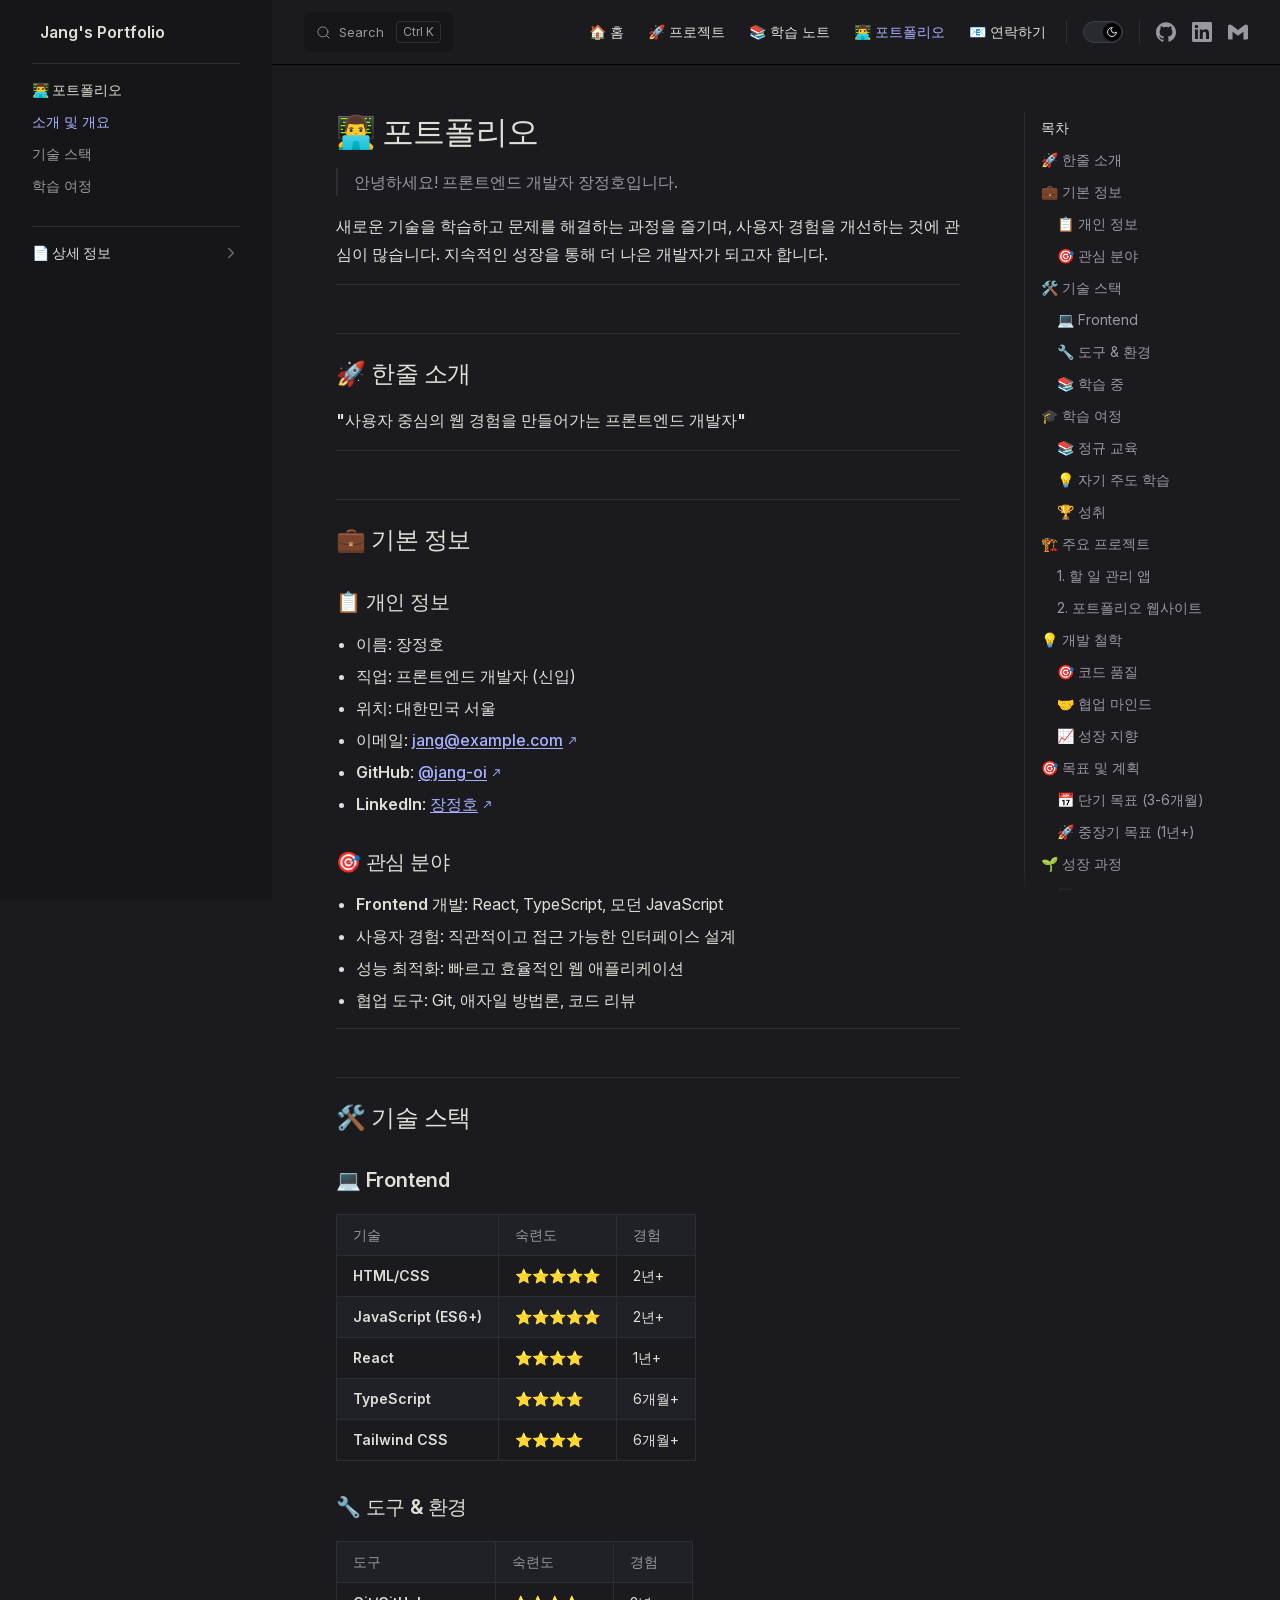
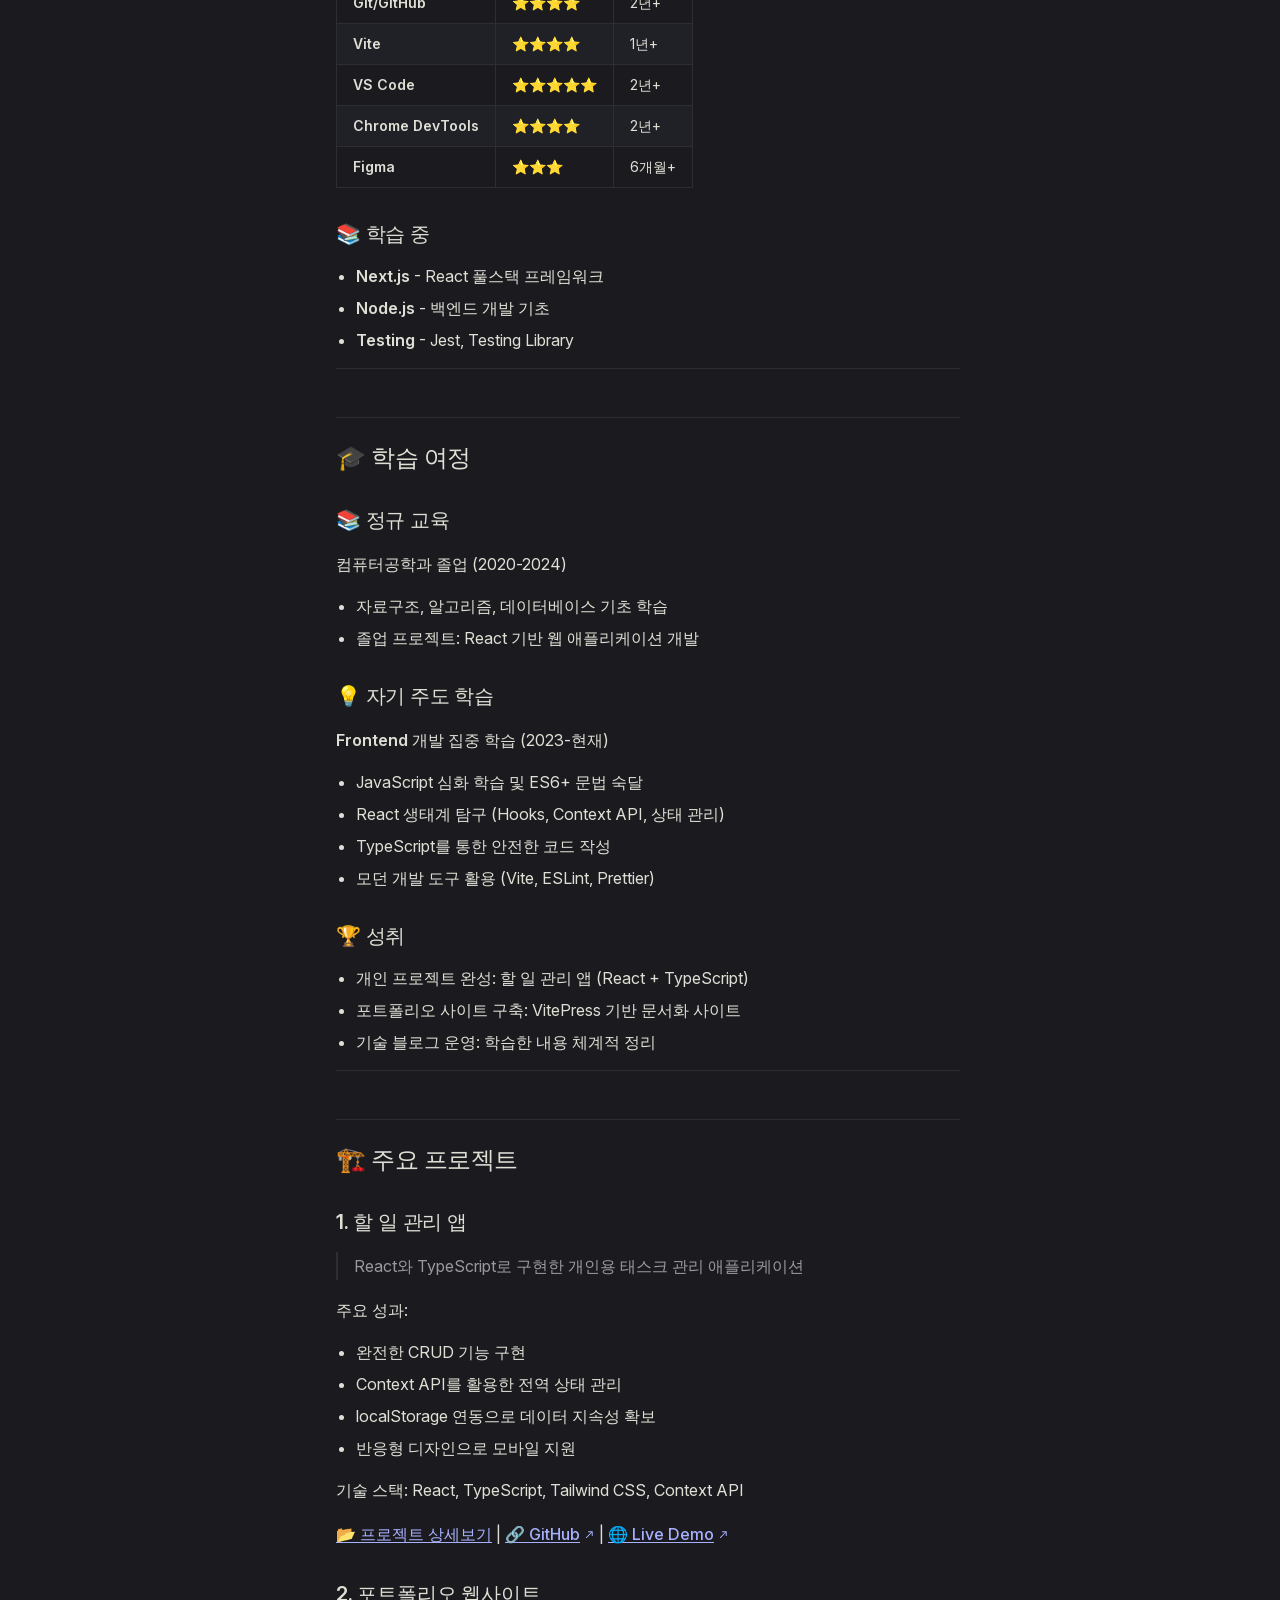
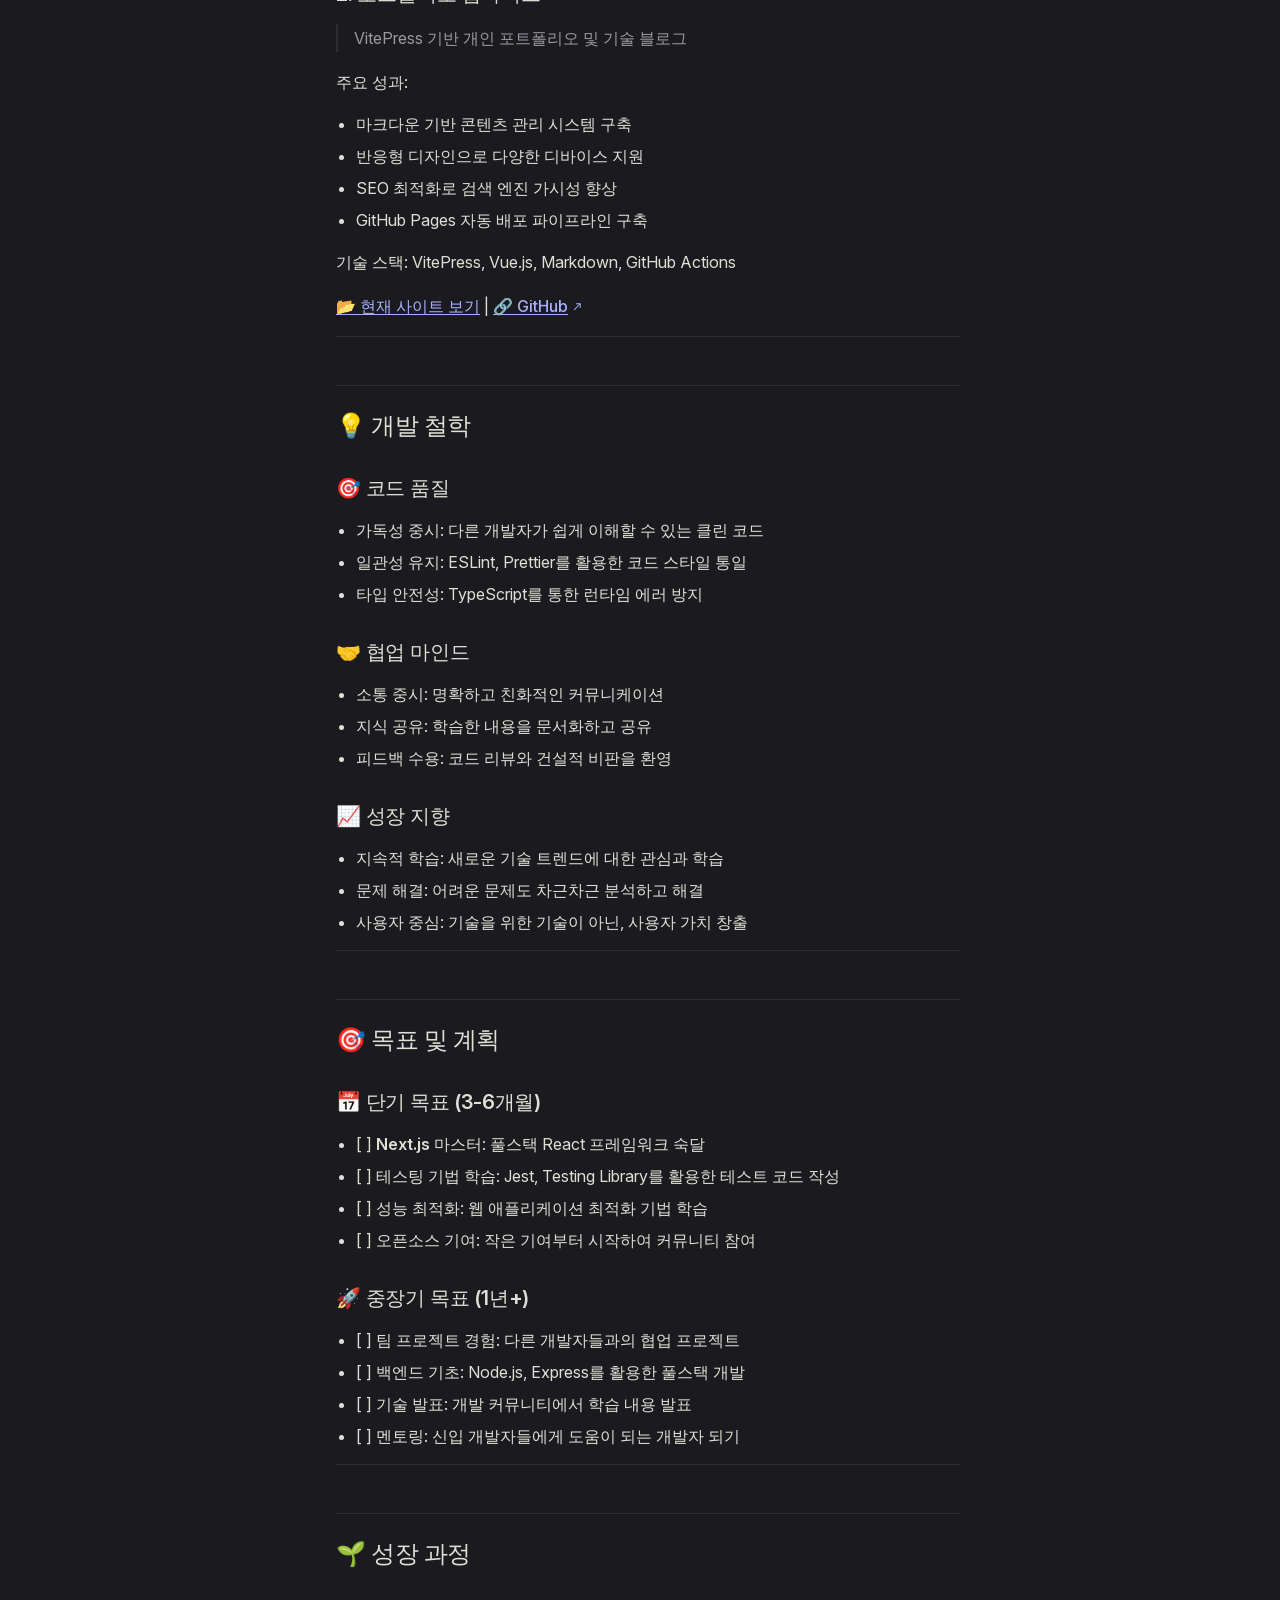
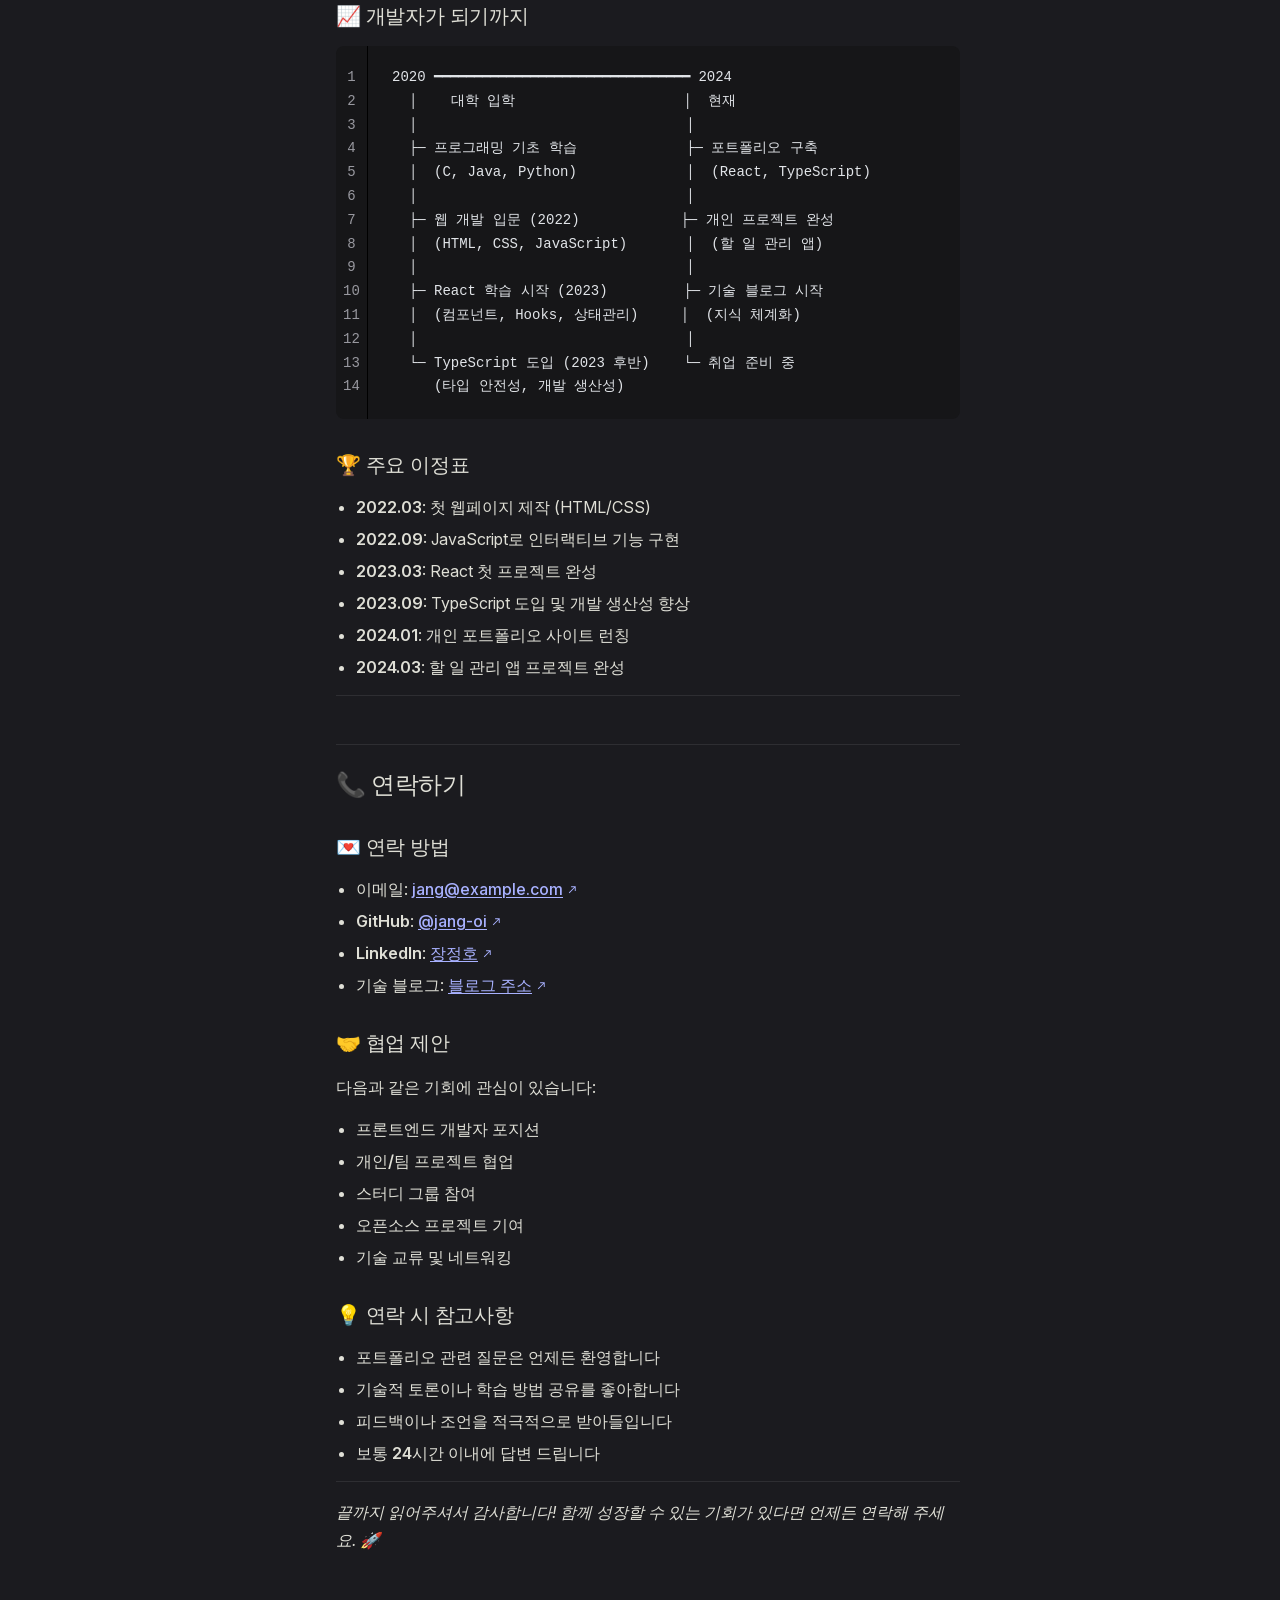
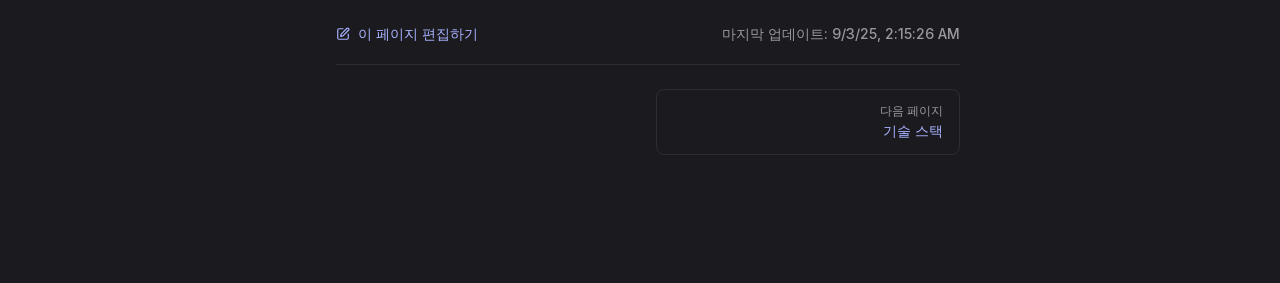
==== portfolio/index.html @ 4e4ba912 "deploy: Jang-oi/oi-dev@520e7712622cd05f4b23311a325a0d12e96330b5" ====
<!DOCTYPE html>
<html lang="en-US" dir="ltr">
  <head>
    <meta charset="utf-8">
    <meta name="viewport" content="width=device-width,initial-scale=1">
    <title>👨‍💻 포트폴리오 | Jang's Portfolio</title>
    <meta name="description" content="개발자 장정호의 포트폴리오 및 기술 기록 블로그입니다.">
    <meta name="generator" content="VitePress v2.0.0-alpha.12">
    <link rel="preload stylesheet" href="/assets/style.pQQElTRj.css" as="style">
    <link rel="preload stylesheet" href="/vp-icons.css" as="style">
    
    <script type="module" src="/assets/app.DHpjisP5.js"></script>
    <link rel="preload" href="/assets/inter-roman-latin.Di8DUHzh.woff2" as="font" type="font/woff2" crossorigin="">
    <link rel="modulepreload" href="/assets/chunks/theme.DzfUQsAN.js">
    <link rel="modulepreload" href="/assets/chunks/framework.D3s0AgZG.js">
    <link rel="modulepreload" href="/assets/portfolio_index.md.oX3UwWOB.lean.js">
    <meta name="author" content="장정호">
    <meta name="keywords" content="프론트엔드, 개발자, React, TypeScript, JavaScript, 포트폴리오">
    <meta property="og:title" content="Jang's Portfolio">
    <meta property="og:description" content="개발자 장정호의 포트폴리오 및 기술 기록 블로그입니다.">
    <meta property="og:type" content="website">
    <link rel="icon" href="/favicon.ico">
    <script id="check-dark-mode">(()=>{const e=localStorage.getItem("vitepress-theme-appearance")||"dark",a=window.matchMedia("(prefers-color-scheme: dark)").matches;(!e||e==="auto"?a:e==="dark")&&document.documentElement.classList.add("dark")})();</script>
    <script id="check-mac-os">document.documentElement.classList.toggle("mac",/Mac|iPhone|iPod|iPad/i.test(navigator.platform));</script>
  </head>
  <body>
    <div id="app"><div class="Layout" data-v-1df9f90f><!--[--><!--]--><!--[--><span tabindex="-1" data-v-0b0ada53></span><a href="#VPContent" class="VPSkipLink visually-hidden" data-v-0b0ada53>Skip to content</a><!--]--><!----><header class="VPNav" data-v-1df9f90f data-v-9f75dce3><div class="VPNavBar" data-v-9f75dce3 data-v-2a96a3d0><div class="wrapper" data-v-2a96a3d0><div class="container" data-v-2a96a3d0><div class="title" data-v-2a96a3d0><div class="VPNavBarTitle has-sidebar" data-v-2a96a3d0 data-v-1e38c6bc><a class="title" href="/" data-v-1e38c6bc><!--[--><!--]--><!--[--><img class="VPImage logo" src="/logo.png" alt data-v-8426fc1a><!--]--><span data-v-1e38c6bc>Jang's Portfolio</span><!--[--><!--]--></a></div></div><div class="content" data-v-2a96a3d0><div class="content-body" data-v-2a96a3d0><!--[--><!--]--><div class="VPNavBarSearch search" data-v-2a96a3d0><!--[--><!----><div id="local-search"><button type="button" aria-label="Search" aria-keyshortcuts="/ control+k meta+k" class="DocSearch DocSearch-Button"><span class="DocSearch-Button-Container"><span class="vpi-search DocSearch-Search-Icon"></span><span class="DocSearch-Button-Placeholder">Search</span></span><span class="DocSearch-Button-Keys"><kbd class="DocSearch-Button-Key"></kbd><kbd class="DocSearch-Button-Key"></kbd></span></button></div><!--]--></div><nav aria-labelledby="main-nav-aria-label" class="VPNavBarMenu menu" data-v-2a96a3d0 data-v-39714824><span id="main-nav-aria-label" class="visually-hidden" data-v-39714824> Main Navigation </span><!--[--><!--[--><a class="VPLink link VPNavBarMenuLink" href="/" tabindex="0" data-v-39714824 data-v-e56f3d57><!--[--><span data-v-e56f3d57>🏠 홈</span><!--]--></a><!--]--><!--[--><a class="VPLink link VPNavBarMenuLink" href="/projects/" tabindex="0" data-v-39714824 data-v-e56f3d57><!--[--><span data-v-e56f3d57>🚀 프로젝트</span><!--]--></a><!--]--><!--[--><a class="VPLink link VPNavBarMenuLink" href="/study/" tabindex="0" data-v-39714824 data-v-e56f3d57><!--[--><span data-v-e56f3d57>📚 학습 노트</span><!--]--></a><!--]--><!--[--><a class="VPLink link VPNavBarMenuLink active" href="/portfolio/" tabindex="0" data-v-39714824 data-v-e56f3d57><!--[--><span data-v-e56f3d57>👨‍💻 포트폴리오</span><!--]--></a><!--]--><!--[--><a class="VPLink link VPNavBarMenuLink" href="/contact/" tabindex="0" data-v-39714824 data-v-e56f3d57><!--[--><span data-v-e56f3d57>📧 연락하기</span><!--]--></a><!--]--><!--]--></nav><!----><div class="VPNavBarAppearance appearance" data-v-2a96a3d0 data-v-6c893767><button class="VPSwitch VPSwitchAppearance" type="button" role="switch" title aria-checked="true" data-v-6c893767 data-v-5337faa4 data-v-1d5665e3><span class="check" data-v-1d5665e3><span class="icon" data-v-1d5665e3><!--[--><span class="vpi-sun sun" data-v-5337faa4></span><span class="vpi-moon moon" data-v-5337faa4></span><!--]--></span></span></button></div><div class="VPSocialLinks VPNavBarSocialLinks social-links" data-v-2a96a3d0 data-v-0394ad82 data-v-d07f11e6><!--[--><a class="VPSocialLink no-icon" href="https://github.com/jang-oi" aria-label="github" target="_blank" rel="me noopener" data-v-d07f11e6 data-v-591a6b30><span class="vpi-social-github"></span></a><a class="VPSocialLink no-icon" href="https://linkedin.com/in/jang-jeong-ho" aria-label target="_blank" rel="me noopener" data-v-d07f11e6 data-v-591a6b30><svg role="img" viewBox="0 0 24 24" xmlns="http://www.w3.org/2000/svg"><title>LinkedIn</title><path d="M20.447 20.452h-3.554v-5.569c0-1.328-.027-3.037-1.852-3.037-1.853 0-2.136 1.445-2.136 2.939v5.667H9.351V9h3.414v1.561h.046c.477-.9 1.637-1.85 3.37-1.85 3.601 0 4.267 2.37 4.267 5.455v6.286zM5.337 7.433c-1.144 0-2.063-.926-2.063-2.065 0-1.138.92-2.063 2.063-2.063 1.14 0 2.064.925 2.064 2.063 0 1.139-.925 2.065-2.064 2.065zm1.782 13.019H3.555V9h3.564v11.452zM22.225 0H1.771C.792 0 0 .774 0 1.729v20.542C0 23.227.792 24 1.771 24h20.451C23.2 24 24 23.227 24 22.271V1.729C24 .774 23.2 0 22.222 0h.003z"/></svg></a><a class="VPSocialLink no-icon" href="mailto:jang@example.com" aria-label target="_blank" rel="me noopener" data-v-d07f11e6 data-v-591a6b30><svg role="img" viewBox="0 0 24 24" xmlns="http://www.w3.org/2000/svg"><title>Gmail</title><path d="M24 5.457v13.909c0 .904-.732 1.636-1.636 1.636h-3.819V11.73L12 16.64l-6.545-4.91v9.273H1.636A1.636 1.636 0 0 1 0 19.366V5.457c0-2.023 2.309-3.178 3.927-1.964L5.455 4.64 12 9.548l6.545-4.910 1.528-1.145C21.69 2.28 24 3.434 24 5.457z"/></svg></a><!--]--></div><div class="VPFlyout VPNavBarExtra extra" data-v-2a96a3d0 data-v-bb2aa2f0 data-v-42cb505d><button type="button" class="button" aria-haspopup="true" aria-expanded="false" aria-label="extra navigation" data-v-42cb505d><span class="vpi-more-horizontal icon" data-v-42cb505d></span></button><div class="menu" data-v-42cb505d><div class="VPMenu" data-v-42cb505d data-v-25a6cce8><!----><!--[--><!--[--><!----><div class="group" data-v-bb2aa2f0><div class="item appearance" data-v-bb2aa2f0><p class="label" data-v-bb2aa2f0>다크 모드</p><div class="appearance-action" data-v-bb2aa2f0><button class="VPSwitch VPSwitchAppearance" type="button" role="switch" title aria-checked="true" data-v-bb2aa2f0 data-v-5337faa4 data-v-1d5665e3><span class="check" data-v-1d5665e3><span class="icon" data-v-1d5665e3><!--[--><span class="vpi-sun sun" data-v-5337faa4></span><span class="vpi-moon moon" data-v-5337faa4></span><!--]--></span></span></button></div></div></div><div class="group" data-v-bb2aa2f0><div class="item social-links" data-v-bb2aa2f0><div class="VPSocialLinks social-links-list" data-v-bb2aa2f0 data-v-d07f11e6><!--[--><a class="VPSocialLink no-icon" href="https://github.com/jang-oi" aria-label="github" target="_blank" rel="me noopener" data-v-d07f11e6 data-v-591a6b30><span class="vpi-social-github"></span></a><a class="VPSocialLink no-icon" href="https://linkedin.com/in/jang-jeong-ho" aria-label target="_blank" rel="me noopener" data-v-d07f11e6 data-v-591a6b30><svg role="img" viewBox="0 0 24 24" xmlns="http://www.w3.org/2000/svg"><title>LinkedIn</title><path d="M20.447 20.452h-3.554v-5.569c0-1.328-.027-3.037-1.852-3.037-1.853 0-2.136 1.445-2.136 2.939v5.667H9.351V9h3.414v1.561h.046c.477-.9 1.637-1.85 3.37-1.85 3.601 0 4.267 2.37 4.267 5.455v6.286zM5.337 7.433c-1.144 0-2.063-.926-2.063-2.065 0-1.138.92-2.063 2.063-2.063 1.14 0 2.064.925 2.064 2.063 0 1.139-.925 2.065-2.064 2.065zm1.782 13.019H3.555V9h3.564v11.452zM22.225 0H1.771C.792 0 0 .774 0 1.729v20.542C0 23.227.792 24 1.771 24h20.451C23.2 24 24 23.227 24 22.271V1.729C24 .774 23.2 0 22.222 0h.003z"/></svg></a><a class="VPSocialLink no-icon" href="mailto:jang@example.com" aria-label target="_blank" rel="me noopener" data-v-d07f11e6 data-v-591a6b30><svg role="img" viewBox="0 0 24 24" xmlns="http://www.w3.org/2000/svg"><title>Gmail</title><path d="M24 5.457v13.909c0 .904-.732 1.636-1.636 1.636h-3.819V11.73L12 16.64l-6.545-4.91v9.273H1.636A1.636 1.636 0 0 1 0 19.366V5.457c0-2.023 2.309-3.178 3.927-1.964L5.455 4.64 12 9.548l6.545-4.910 1.528-1.145C21.69 2.28 24 3.434 24 5.457z"/></svg></a><!--]--></div></div></div><!--]--><!--]--></div></div></div><!--[--><!--]--><button type="button" class="VPNavBarHamburger hamburger" aria-label="mobile navigation" aria-expanded="false" aria-controls="VPNavScreen" data-v-2a96a3d0 data-v-e5dd9c1c><span class="container" data-v-e5dd9c1c><span class="top" data-v-e5dd9c1c></span><span class="middle" data-v-e5dd9c1c></span><span class="bottom" data-v-e5dd9c1c></span></span></button></div></div></div></div><div class="divider" data-v-2a96a3d0><div class="divider-line" data-v-2a96a3d0></div></div></div><!----></header><div class="VPLocalNav has-sidebar empty" data-v-1df9f90f data-v-8acdfeb5><div class="container" data-v-8acdfeb5><button class="menu" aria-expanded="false" aria-controls="VPSidebarNav" data-v-8acdfeb5><span class="vpi-align-left menu-icon" data-v-8acdfeb5></span><span class="menu-text" data-v-8acdfeb5>메뉴</span></button><div class="VPLocalNavOutlineDropdown" style="--vp-vh:0px;" data-v-8acdfeb5 data-v-0bf0e06f><button data-v-0bf0e06f>맨 위로 돌아가기</button><!----></div></div></div><aside class="VPSidebar" data-v-1df9f90f data-v-e7c6e512><div class="curtain" data-v-e7c6e512></div><nav class="nav" id="VPSidebarNav" aria-labelledby="sidebar-aria-label" tabindex="-1" data-v-e7c6e512><span class="visually-hidden" id="sidebar-aria-label" data-v-e7c6e512> Sidebar Navigation </span><!--[--><!--]--><!--[--><div class="no-transition group" data-v-8d50c081><section class="VPSidebarItem level-0 has-active" data-v-8d50c081 data-v-d81de50c><div class="item" role="button" tabindex="0" data-v-d81de50c><div class="indicator" data-v-d81de50c></div><h2 class="text" data-v-d81de50c>👨‍💻 포트폴리오</h2><!----></div><div class="items" data-v-d81de50c><!--[--><div class="VPSidebarItem level-1 is-link" data-v-d81de50c data-v-d81de50c><div class="item" data-v-d81de50c><div class="indicator" data-v-d81de50c></div><a class="VPLink link link" href="/portfolio/" data-v-d81de50c><!--[--><p class="text" data-v-d81de50c>소개 및 개요</p><!--]--></a><!----></div><!----></div><div class="VPSidebarItem level-1 is-link" data-v-d81de50c data-v-d81de50c><div class="item" data-v-d81de50c><div class="indicator" data-v-d81de50c></div><a class="VPLink link link" href="/portfolio/tech-stack.html" data-v-d81de50c><!--[--><p class="text" data-v-d81de50c>기술 스택</p><!--]--></a><!----></div><!----></div><div class="VPSidebarItem level-1 is-link" data-v-d81de50c data-v-d81de50c><div class="item" data-v-d81de50c><div class="indicator" data-v-d81de50c></div><a class="VPLink link link" href="/portfolio/learning-journey.html" data-v-d81de50c><!--[--><p class="text" data-v-d81de50c>학습 여정</p><!--]--></a><!----></div><!----></div><!--]--></div></section></div><div class="no-transition group" data-v-8d50c081><section class="VPSidebarItem level-0 collapsible collapsed" data-v-8d50c081 data-v-d81de50c><div class="item" role="button" tabindex="0" data-v-d81de50c><div class="indicator" data-v-d81de50c></div><h2 class="text" data-v-d81de50c>📄 상세 정보</h2><div class="caret" role="button" aria-label="toggle section" tabindex="0" data-v-d81de50c><span class="vpi-chevron-right caret-icon" data-v-d81de50c></span></div></div><div class="items" data-v-d81de50c><!--[--><div class="VPSidebarItem level-1 is-link" data-v-d81de50c data-v-d81de50c><div class="item" data-v-d81de50c><div class="indicator" data-v-d81de50c></div><a class="VPLink link link" href="/portfolio/experience.html" data-v-d81de50c><!--[--><p class="text" data-v-d81de50c>경력 및 경험</p><!--]--></a><!----></div><!----></div><div class="VPSidebarItem level-1 is-link" data-v-d81de50c data-v-d81de50c><div class="item" data-v-d81de50c><div class="indicator" data-v-d81de50c></div><a class="VPLink link link" href="/portfolio/achievements.html" data-v-d81de50c><!--[--><p class="text" data-v-d81de50c>성과 및 성취</p><!--]--></a><!----></div><!----></div><div class="VPSidebarItem level-1 is-link" data-v-d81de50c data-v-d81de50c><div class="item" data-v-d81de50c><div class="indicator" data-v-d81de50c></div><a class="VPLink link link" href="/portfolio/philosophy.html" data-v-d81de50c><!--[--><p class="text" data-v-d81de50c>개발 철학</p><!--]--></a><!----></div><!----></div><!--]--></div></section></div><!--]--><!--[--><!--]--></nav></aside><div class="VPContent has-sidebar" id="VPContent" data-v-1df9f90f data-v-aff0b8d7><div class="VPDoc has-sidebar has-aside" data-v-aff0b8d7 data-v-7011f0d8><!--[--><!--]--><div class="container" data-v-7011f0d8><div class="aside" data-v-7011f0d8><div class="aside-curtain" data-v-7011f0d8></div><div class="aside-container" data-v-7011f0d8><div class="aside-content" data-v-7011f0d8><div class="VPDocAside" data-v-7011f0d8 data-v-3f215769><!--[--><!--]--><!--[--><!--]--><nav aria-labelledby="doc-outline-aria-label" class="VPDocAsideOutline" data-v-3f215769 data-v-60d5052e><div class="content" data-v-60d5052e><div class="outline-marker" data-v-60d5052e></div><div aria-level="2" class="outline-title" id="doc-outline-aria-label" role="heading" data-v-60d5052e>목차</div><ul class="VPDocOutlineItem root" data-v-60d5052e data-v-2d0bdf9b><!--[--><!--]--></ul></div></nav><!--[--><!--]--><div class="spacer" data-v-3f215769></div><!--[--><!--]--><!----><!--[--><!--]--><!--[--><!--]--></div></div></div></div><div class="content" data-v-7011f0d8><div class="content-container" data-v-7011f0d8><!--[--><!--]--><main class="main" data-v-7011f0d8><div style="position:relative;" class="vp-doc _portfolio_ external-link-icon-enabled" data-v-7011f0d8><div><h1 id="👨‍💻-포트폴리오" tabindex="-1">👨‍💻 포트폴리오 <a class="header-anchor" href="#👨‍💻-포트폴리오" aria-label="Permalink to “👨‍💻 포트폴리오”">​</a></h1><blockquote><p>안녕하세요! <strong>프론트엔드 개발자 장정호</strong>입니다.</p></blockquote><p>새로운 기술을 학습하고 문제를 해결하는 과정을 즐기며, 사용자 경험을 개선하는 것에 관심이 많습니다. 지속적인 성장을 통해 더 나은 개발자가 되고자 합니다.</p><hr><h2 id="🚀-한줄-소개" tabindex="-1">🚀 한줄 소개 <a class="header-anchor" href="#🚀-한줄-소개" aria-label="Permalink to “🚀 한줄 소개”">​</a></h2><p><strong>&quot;사용자 중심의 웹 경험을 만들어가는 프론트엔드 개발자&quot;</strong></p><hr><h2 id="💼-기본-정보" tabindex="-1">💼 기본 정보 <a class="header-anchor" href="#💼-기본-정보" aria-label="Permalink to “💼 기본 정보”">​</a></h2><h3 id="📋-개인-정보" tabindex="-1">📋 개인 정보 <a class="header-anchor" href="#📋-개인-정보" aria-label="Permalink to “📋 개인 정보”">​</a></h3><ul><li><strong>이름</strong>: 장정호</li><li><strong>직업</strong>: 프론트엔드 개발자 (신입)</li><li><strong>위치</strong>: 대한민국 서울</li><li><strong>이메일</strong>: <a href="mailto:jang@example.com" target="_blank" rel="noreferrer">jang@example.com</a></li><li><strong>GitHub</strong>: <a href="https://github.com/jang-oi" target="_blank" rel="noreferrer">@jang-oi</a></li><li><strong>LinkedIn</strong>: <a href="https://linkedin.com/in/jang-jeong-ho" target="_blank" rel="noreferrer">장정호</a></li></ul><h3 id="🎯-관심-분야" tabindex="-1">🎯 관심 분야 <a class="header-anchor" href="#🎯-관심-분야" aria-label="Permalink to “🎯 관심 분야”">​</a></h3><ul><li><strong>Frontend 개발</strong>: React, TypeScript, 모던 JavaScript</li><li><strong>사용자 경험</strong>: 직관적이고 접근 가능한 인터페이스 설계</li><li><strong>성능 최적화</strong>: 빠르고 효율적인 웹 애플리케이션</li><li><strong>협업 도구</strong>: Git, 애자일 방법론, 코드 리뷰</li></ul><hr><h2 id="🛠️-기술-스택" tabindex="-1">🛠️ 기술 스택 <a class="header-anchor" href="#🛠️-기술-스택" aria-label="Permalink to “🛠️ 기술 스택”">​</a></h2><h3 id="💻-frontend" tabindex="-1">💻 Frontend <a class="header-anchor" href="#💻-frontend" aria-label="Permalink to “💻 Frontend”">​</a></h3><table tabindex="0"><thead><tr><th>기술</th><th>숙련도</th><th>경험</th></tr></thead><tbody><tr><td><strong>HTML/CSS</strong></td><td>⭐⭐⭐⭐⭐</td><td>2년+</td></tr><tr><td><strong>JavaScript (ES6+)</strong></td><td>⭐⭐⭐⭐⭐</td><td>2년+</td></tr><tr><td><strong>React</strong></td><td>⭐⭐⭐⭐</td><td>1년+</td></tr><tr><td><strong>TypeScript</strong></td><td>⭐⭐⭐⭐</td><td>6개월+</td></tr><tr><td><strong>Tailwind CSS</strong></td><td>⭐⭐⭐⭐</td><td>6개월+</td></tr></tbody></table><h3 id="🔧-도구-환경" tabindex="-1">🔧 도구 &amp; 환경 <a class="header-anchor" href="#🔧-도구-환경" aria-label="Permalink to “🔧 도구 &amp; 환경”">​</a></h3><table tabindex="0"><thead><tr><th>도구</th><th>숙련도</th><th>경험</th></tr></thead><tbody><tr><td><strong>Git/GitHub</strong></td><td>⭐⭐⭐⭐</td><td>2년+</td></tr><tr><td><strong>Vite</strong></td><td>⭐⭐⭐⭐</td><td>1년+</td></tr><tr><td><strong>VS Code</strong></td><td>⭐⭐⭐⭐⭐</td><td>2년+</td></tr><tr><td><strong>Chrome DevTools</strong></td><td>⭐⭐⭐⭐</td><td>2년+</td></tr><tr><td><strong>Figma</strong></td><td>⭐⭐⭐</td><td>6개월+</td></tr></tbody></table><h3 id="📚-학습-중" tabindex="-1">📚 학습 중 <a class="header-anchor" href="#📚-학습-중" aria-label="Permalink to “📚 학습 중”">​</a></h3><ul><li><strong>Next.js</strong> - React 풀스택 프레임워크</li><li><strong>Node.js</strong> - 백엔드 개발 기초</li><li><strong>Testing</strong> - Jest, Testing Library</li></ul><hr><h2 id="🎓-학습-여정" tabindex="-1">🎓 학습 여정 <a class="header-anchor" href="#🎓-학습-여정" aria-label="Permalink to “🎓 학습 여정”">​</a></h2><h3 id="📚-정규-교육" tabindex="-1">📚 정규 교육 <a class="header-anchor" href="#📚-정규-교육" aria-label="Permalink to “📚 정규 교육”">​</a></h3><p><strong>컴퓨터공학과 졸업</strong> (2020-2024)</p><ul><li>자료구조, 알고리즘, 데이터베이스 기초 학습</li><li>졸업 프로젝트: React 기반 웹 애플리케이션 개발</li></ul><h3 id="💡-자기-주도-학습" tabindex="-1">💡 자기 주도 학습 <a class="header-anchor" href="#💡-자기-주도-학습" aria-label="Permalink to “💡 자기 주도 학습”">​</a></h3><p><strong>Frontend 개발 집중 학습</strong> (2023-현재)</p><ul><li>JavaScript 심화 학습 및 ES6+ 문법 숙달</li><li>React 생태계 탐구 (Hooks, Context API, 상태 관리)</li><li>TypeScript를 통한 안전한 코드 작성</li><li>모던 개발 도구 활용 (Vite, ESLint, Prettier)</li></ul><h3 id="🏆-성취" tabindex="-1">🏆 성취 <a class="header-anchor" href="#🏆-성취" aria-label="Permalink to “🏆 성취”">​</a></h3><ul><li><strong>개인 프로젝트 완성</strong>: 할 일 관리 앱 (React + TypeScript)</li><li><strong>포트폴리오 사이트 구축</strong>: VitePress 기반 문서화 사이트</li><li><strong>기술 블로그 운영</strong>: 학습한 내용 체계적 정리</li></ul><hr><h2 id="🏗️-주요-프로젝트" tabindex="-1">🏗️ 주요 프로젝트 <a class="header-anchor" href="#🏗️-주요-프로젝트" aria-label="Permalink to “🏗️ 주요 프로젝트”">​</a></h2><h3 id="_1-할-일-관리-앱" tabindex="-1">1. 할 일 관리 앱 <a class="header-anchor" href="#_1-할-일-관리-앱" aria-label="Permalink to “1. 할 일 관리 앱”">​</a></h3><blockquote><p>React와 TypeScript로 구현한 개인용 태스크 관리 애플리케이션</p></blockquote><p><strong>주요 성과</strong>:</p><ul><li>완전한 CRUD 기능 구현</li><li>Context API를 활용한 전역 상태 관리</li><li>localStorage 연동으로 데이터 지속성 확보</li><li>반응형 디자인으로 모바일 지원</li></ul><p><strong>기술 스택</strong>: React, TypeScript, Tailwind CSS, Context API</p><p><a href="/projects/todo-app.html">📂 프로젝트 상세보기</a> | <a href="https://github.com/jang-oi/todo-app" target="_blank" rel="noreferrer">🔗 GitHub</a> | <a href="https://your-todo-app.netlify.app" target="_blank" rel="noreferrer">🌐 Live Demo</a></p><h3 id="_2-포트폴리오-웹사이트" tabindex="-1">2. 포트폴리오 웹사이트 <a class="header-anchor" href="#_2-포트폴리오-웹사이트" aria-label="Permalink to “2. 포트폴리오 웹사이트”">​</a></h3><blockquote><p>VitePress 기반 개인 포트폴리오 및 기술 블로그</p></blockquote><p><strong>주요 성과</strong>:</p><ul><li>마크다운 기반 콘텐츠 관리 시스템 구축</li><li>반응형 디자인으로 다양한 디바이스 지원</li><li>SEO 최적화로 검색 엔진 가시성 향상</li><li>GitHub Pages 자동 배포 파이프라인 구축</li></ul><p><strong>기술 스택</strong>: VitePress, Vue.js, Markdown, GitHub Actions</p><p><a href="/">📂 현재 사이트 보기</a> | <a href="https://github.com/jang-oi/portfolio" target="_blank" rel="noreferrer">🔗 GitHub</a></p><hr><h2 id="💡-개발-철학" tabindex="-1">💡 개발 철학 <a class="header-anchor" href="#💡-개발-철학" aria-label="Permalink to “💡 개발 철학”">​</a></h2><h3 id="🎯-코드-품질" tabindex="-1">🎯 코드 품질 <a class="header-anchor" href="#🎯-코드-품질" aria-label="Permalink to “🎯 코드 품질”">​</a></h3><ul><li><strong>가독성 중시</strong>: 다른 개발자가 쉽게 이해할 수 있는 클린 코드</li><li><strong>일관성 유지</strong>: ESLint, Prettier를 활용한 코드 스타일 통일</li><li><strong>타입 안전성</strong>: TypeScript를 통한 런타임 에러 방지</li></ul><h3 id="🤝-협업-마인드" tabindex="-1">🤝 협업 마인드 <a class="header-anchor" href="#🤝-협업-마인드" aria-label="Permalink to “🤝 협업 마인드”">​</a></h3><ul><li><strong>소통 중시</strong>: 명확하고 친화적인 커뮤니케이션</li><li><strong>지식 공유</strong>: 학습한 내용을 문서화하고 공유</li><li><strong>피드백 수용</strong>: 코드 리뷰와 건설적 비판을 환영</li></ul><h3 id="📈-성장-지향" tabindex="-1">📈 성장 지향 <a class="header-anchor" href="#📈-성장-지향" aria-label="Permalink to “📈 성장 지향”">​</a></h3><ul><li><strong>지속적 학습</strong>: 새로운 기술 트렌드에 대한 관심과 학습</li><li><strong>문제 해결</strong>: 어려운 문제도 차근차근 분석하고 해결</li><li><strong>사용자 중심</strong>: 기술을 위한 기술이 아닌, 사용자 가치 창출</li></ul><hr><h2 id="🎯-목표-및-계획" tabindex="-1">🎯 목표 및 계획 <a class="header-anchor" href="#🎯-목표-및-계획" aria-label="Permalink to “🎯 목표 및 계획”">​</a></h2><h3 id="📅-단기-목표-3-6개월" tabindex="-1">📅 단기 목표 (3-6개월) <a class="header-anchor" href="#📅-단기-목표-3-6개월" aria-label="Permalink to “📅 단기 목표 (3-6개월)”">​</a></h3><ul><li>[ ] <strong>Next.js 마스터</strong>: 풀스택 React 프레임워크 숙달</li><li>[ ] <strong>테스팅 기법 학습</strong>: Jest, Testing Library를 활용한 테스트 코드 작성</li><li>[ ] <strong>성능 최적화</strong>: 웹 애플리케이션 최적화 기법 학습</li><li>[ ] <strong>오픈소스 기여</strong>: 작은 기여부터 시작하여 커뮤니티 참여</li></ul><h3 id="🚀-중장기-목표-1년" tabindex="-1">🚀 중장기 목표 (1년+) <a class="header-anchor" href="#🚀-중장기-목표-1년" aria-label="Permalink to “🚀 중장기 목표 (1년+)”">​</a></h3><ul><li>[ ] <strong>팀 프로젝트 경험</strong>: 다른 개발자들과의 협업 프로젝트</li><li>[ ] <strong>백엔드 기초</strong>: Node.js, Express를 활용한 풀스택 개발</li><li>[ ] <strong>기술 발표</strong>: 개발 커뮤니티에서 학습 내용 발표</li><li>[ ] <strong>멘토링</strong>: 신입 개발자들에게 도움이 되는 개발자 되기</li></ul><hr><h2 id="🌱-성장-과정" tabindex="-1">🌱 성장 과정 <a class="header-anchor" href="#🌱-성장-과정" aria-label="Permalink to “🌱 성장 과정”">​</a></h2><h3 id="📈-개발자가-되기까지" tabindex="-1">📈 개발자가 되기까지 <a class="header-anchor" href="#📈-개발자가-되기까지" aria-label="Permalink to “📈 개발자가 되기까지”">​</a></h3><div class="language- line-numbers-mode"><button title="Copy Code" class="copy"></button><span class="lang"></span><pre class="shiki shiki-themes github-light github-dark" style="--shiki-light:#24292e;--shiki-dark:#e1e4e8;--shiki-light-bg:#fff;--shiki-dark-bg:#24292e;" tabindex="0" dir="ltr"><code><span class="line"><span>2020 ━━━━━━━━━━━━━━━━━━━━━━━━━━━━━━━━ 2024</span></span>
<span class="line"><span>  │    대학 입학                    │  현재</span></span>
<span class="line"><span>  │                                │</span></span>
<span class="line"><span>  ├─ 프로그래밍 기초 학습             ├─ 포트폴리오 구축</span></span>
<span class="line"><span>  │  (C, Java, Python)             │  (React, TypeScript)</span></span>
<span class="line"><span>  │                                │</span></span>
<span class="line"><span>  ├─ 웹 개발 입문 (2022)            ├─ 개인 프로젝트 완성</span></span>
<span class="line"><span>  │  (HTML, CSS, JavaScript)       │  (할 일 관리 앱)</span></span>
<span class="line"><span>  │                                │</span></span>
<span class="line"><span>  ├─ React 학습 시작 (2023)         ├─ 기술 블로그 시작</span></span>
<span class="line"><span>  │  (컴포넌트, Hooks, 상태관리)     │  (지식 체계화)</span></span>
<span class="line"><span>  │                                │</span></span>
<span class="line"><span>  └─ TypeScript 도입 (2023 후반)    └─ 취업 준비 중</span></span>
<span class="line"><span>     (타입 안전성, 개발 생산성)</span></span></code></pre><div class="line-numbers-wrapper" aria-hidden="true"><span class="line-number">1</span><br><span class="line-number">2</span><br><span class="line-number">3</span><br><span class="line-number">4</span><br><span class="line-number">5</span><br><span class="line-number">6</span><br><span class="line-number">7</span><br><span class="line-number">8</span><br><span class="line-number">9</span><br><span class="line-number">10</span><br><span class="line-number">11</span><br><span class="line-number">12</span><br><span class="line-number">13</span><br><span class="line-number">14</span><br></div></div><h3 id="🏆-주요-이정표" tabindex="-1">🏆 주요 이정표 <a class="header-anchor" href="#🏆-주요-이정표" aria-label="Permalink to “🏆 주요 이정표”">​</a></h3><ul><li><strong>2022.03</strong>: 첫 웹페이지 제작 (HTML/CSS)</li><li><strong>2022.09</strong>: JavaScript로 인터랙티브 기능 구현</li><li><strong>2023.03</strong>: React 첫 프로젝트 완성</li><li><strong>2023.09</strong>: TypeScript 도입 및 개발 생산성 향상</li><li><strong>2024.01</strong>: 개인 포트폴리오 사이트 런칭</li><li><strong>2024.03</strong>: 할 일 관리 앱 프로젝트 완성</li></ul><hr><h2 id="📞-연락하기" tabindex="-1">📞 연락하기 <a class="header-anchor" href="#📞-연락하기" aria-label="Permalink to “📞 연락하기”">​</a></h2><h3 id="💌-연락-방법" tabindex="-1">💌 연락 방법 <a class="header-anchor" href="#💌-연락-방법" aria-label="Permalink to “💌 연락 방법”">​</a></h3><ul><li><strong>이메일</strong>: <a href="mailto:jang@example.com" target="_blank" rel="noreferrer">jang@example.com</a></li><li><strong>GitHub</strong>: <a href="https://github.com/jang-oi" target="_blank" rel="noreferrer">@jang-oi</a></li><li><strong>LinkedIn</strong>: <a href="https://linkedin.com/in/jang-jeong-ho" target="_blank" rel="noreferrer">장정호</a></li><li><strong>기술 블로그</strong>: <a href="https://jang-oi.github.io" target="_blank" rel="noreferrer">블로그 주소</a></li></ul><h3 id="🤝-협업-제안" tabindex="-1">🤝 협업 제안 <a class="header-anchor" href="#🤝-협업-제안" aria-label="Permalink to “🤝 협업 제안”">​</a></h3><p>다음과 같은 기회에 관심이 있습니다:</p><ul><li><strong>프론트엔드 개발자</strong> 포지션</li><li><strong>개인/팀 프로젝트</strong> 협업</li><li><strong>스터디 그룹</strong> 참여</li><li><strong>오픈소스 프로젝트</strong> 기여</li><li><strong>기술 교류</strong> 및 네트워킹</li></ul><h3 id="💡-연락-시-참고사항" tabindex="-1">💡 연락 시 참고사항 <a class="header-anchor" href="#💡-연락-시-참고사항" aria-label="Permalink to “💡 연락 시 참고사항”">​</a></h3><ul><li><strong>포트폴리오</strong> 관련 질문은 언제든 환영합니다</li><li><strong>기술적 토론</strong>이나 <strong>학습 방법</strong> 공유를 좋아합니다</li><li><strong>피드백</strong>이나 <strong>조언</strong>을 적극적으로 받아들입니다</li><li>보통 <strong>24시간 이내</strong>에 답변 드립니다</li></ul><hr><p><em>끝까지 읽어주셔서 감사합니다! 함께 성장할 수 있는 기회가 있다면 언제든 연락해 주세요. 🚀</em></p></div></div></main><footer class="VPDocFooter" data-v-7011f0d8 data-v-e257564d><!--[--><!--]--><div class="edit-info" data-v-e257564d><div class="edit-link" data-v-e257564d><a class="VPLink link vp-external-link-icon no-icon edit-link-button" href="https://github.com/jang-oi/portfolio/edit/main/portfolio/index.md" target="_blank" rel="noreferrer" data-v-e257564d><!--[--><span class="vpi-square-pen edit-link-icon" data-v-e257564d></span> 이 페이지 편집하기<!--]--></a></div><div class="last-updated" data-v-e257564d><p class="VPLastUpdated" data-v-e257564d data-v-e98dd255>마지막 업데이트: <time datetime="2025-09-03T02:15:26.000Z" data-v-e98dd255></time></p></div></div><nav class="prev-next" aria-labelledby="doc-footer-aria-label" data-v-e257564d><span class="visually-hidden" id="doc-footer-aria-label" data-v-e257564d>Pager</span><div class="pager" data-v-e257564d><!----></div><div class="pager" data-v-e257564d><a class="VPLink link pager-link next" href="/portfolio/tech-stack.html" data-v-e257564d><!--[--><span class="desc" data-v-e257564d>다음 페이지</span><span class="title" data-v-e257564d>기술 스택</span><!--]--></a></div></nav></footer><!--[--><!--]--></div></div></div><!--[--><!--]--></div></div><footer class="VPFooter has-sidebar" data-v-1df9f90f data-v-c3855bb3><div class="container" data-v-c3855bb3><p class="message" data-v-c3855bb3>MIT License로 배포됩니다.</p><p class="copyright" data-v-c3855bb3>Copyright © 2024 장정호 (Jang Jeong-Ho)</p></div></footer><!--[--><!--]--></div></div>
    <script>window.__VP_HASH_MAP__=JSON.parse("{\"index.md\":\"KbYtuHTH\",\"portfolio_index.md\":\"oX3UwWOB\",\"projects_index.md\":\"Dy-Bnqaq\",\"projects_todo-app.md\":\"zUmJHv-E\",\"study_index.md\":\"Dh-2Qb-o\",\"study_javascript-es6-features.md\":\"q0qcI1Ma\"}");window.__VP_SITE_DATA__=JSON.parse("{\"lang\":\"en-US\",\"dir\":\"ltr\",\"title\":\"Jang's Portfolio\",\"description\":\"개발자 장정호의 포트폴리오 및 기술 기록 블로그입니다.\",\"base\":\"/\",\"head\":[],\"router\":{\"prefetchLinks\":true},\"appearance\":\"dark\",\"themeConfig\":{\"logo\":\"/logo.png\",\"siteTitle\":\"Jang's Portfolio\",\"nav\":[{\"text\":\"🏠 홈\",\"link\":\"/\"},{\"text\":\"🚀 프로젝트\",\"link\":\"/projects/\"},{\"text\":\"📚 학습 노트\",\"link\":\"/study/\"},{\"text\":\"👨‍💻 포트폴리오\",\"link\":\"/portfolio/\"},{\"text\":\"📧 연락하기\",\"link\":\"/contact/\"}],\"sidebar\":{\"/projects/\":[{\"text\":\"🚀 프로젝트\",\"items\":[{\"text\":\"프로젝트 개요\",\"link\":\"/projects/\"},{\"text\":\"할 일 관리 앱\",\"link\":\"/projects/todo-app\"},{\"text\":\"VitePress 포트폴리오\",\"link\":\"/projects/portfolio-site\"}]},{\"text\":\"📊 프로젝트 분류\",\"collapsed\":true,\"items\":[{\"text\":\"Frontend 프로젝트\",\"link\":\"/projects/frontend/\"},{\"text\":\"Full Stack 프로젝트\",\"link\":\"/projects/fullstack/\"},{\"text\":\"진행 중인 프로젝트\",\"link\":\"/projects/ongoing/\"}]}],\"/study/\":[{\"text\":\"📚 학습 노트\",\"items\":[{\"text\":\"학습 개요\",\"link\":\"/study/\"}]},{\"text\":\"🌐 Frontend\",\"collapsed\":false,\"items\":[{\"text\":\"JavaScript\",\"collapsed\":false,\"items\":[{\"text\":\"ES6+ 핵심 정리\",\"link\":\"/study/javascript-es6-features\"},{\"text\":\"Promise와 async/await\",\"link\":\"/study/javascript-promises\"},{\"text\":\"모듈 시스템\",\"link\":\"/study/javascript-modules\"}]},{\"text\":\"TypeScript\",\"collapsed\":true,\"items\":[{\"text\":\"TypeScript 기초\",\"link\":\"/study/typescript-basics\"},{\"text\":\"고급 타입 시스템\",\"link\":\"/study/typescript-advanced\"}]},{\"text\":\"React\",\"collapsed\":true,\"items\":[{\"text\":\"React Hooks 심화\",\"link\":\"/study/react-hooks\"},{\"text\":\"Context API\",\"link\":\"/study/react-context\"},{\"text\":\"상태 관리\",\"link\":\"/study/react-state-management\"}]},{\"text\":\"CSS & Styling\",\"collapsed\":true,\"items\":[{\"text\":\"Tailwind CSS\",\"link\":\"/study/tailwind-css\"},{\"text\":\"CSS Grid & Flexbox\",\"link\":\"/study/css-layout\"},{\"text\":\"반응형 디자인\",\"link\":\"/study/responsive-design\"}]}]},{\"text\":\"🛠️ 개발 도구\",\"collapsed\":true,\"items\":[{\"text\":\"Git 워크플로우\",\"link\":\"/study/git-workflow\"},{\"text\":\"Vite vs Webpack\",\"link\":\"/study/build-tools\"},{\"text\":\"VS Code 활용법\",\"link\":\"/study/vscode-tips\"}]},{\"text\":\"📐 컴퓨터 과학\",\"collapsed\":true,\"items\":[{\"text\":\"알고리즘 & 자료구조\",\"link\":\"/study/algorithms\"},{\"text\":\"네트워크 기초\",\"link\":\"/study/network-basics\"},{\"text\":\"웹 성능 최적화\",\"link\":\"/study/web-performance\"}]}],\"/portfolio/\":[{\"text\":\"👨‍💻 포트폴리오\",\"items\":[{\"text\":\"소개 및 개요\",\"link\":\"/portfolio/\"},{\"text\":\"기술 스택\",\"link\":\"/portfolio/tech-stack\"},{\"text\":\"학습 여정\",\"link\":\"/portfolio/learning-journey\"}]},{\"text\":\"📄 상세 정보\",\"collapsed\":true,\"items\":[{\"text\":\"경력 및 경험\",\"link\":\"/portfolio/experience\"},{\"text\":\"성과 및 성취\",\"link\":\"/portfolio/achievements\"},{\"text\":\"개발 철학\",\"link\":\"/portfolio/philosophy\"}]}]},\"socialLinks\":[{\"icon\":\"github\",\"link\":\"https://github.com/jang-oi\"},{\"icon\":{\"svg\":\"<svg role=\\\"img\\\" viewBox=\\\"0 0 24 24\\\" xmlns=\\\"http://www.w3.org/2000/svg\\\"><title>LinkedIn</title><path d=\\\"M20.447 20.452h-3.554v-5.569c0-1.328-.027-3.037-1.852-3.037-1.853 0-2.136 1.445-2.136 2.939v5.667H9.351V9h3.414v1.561h.046c.477-.9 1.637-1.85 3.37-1.85 3.601 0 4.267 2.37 4.267 5.455v6.286zM5.337 7.433c-1.144 0-2.063-.926-2.063-2.065 0-1.138.92-2.063 2.063-2.063 1.14 0 2.064.925 2.064 2.063 0 1.139-.925 2.065-2.064 2.065zm1.782 13.019H3.555V9h3.564v11.452zM22.225 0H1.771C.792 0 0 .774 0 1.729v20.542C0 23.227.792 24 1.771 24h20.451C23.2 24 24 23.227 24 22.271V1.729C24 .774 23.2 0 22.222 0h.003z\\\"/></svg>\"},\"link\":\"https://linkedin.com/in/jang-jeong-ho\"},{\"icon\":{\"svg\":\"<svg role=\\\"img\\\" viewBox=\\\"0 0 24 24\\\" xmlns=\\\"http://www.w3.org/2000/svg\\\"><title>Gmail</title><path d=\\\"M24 5.457v13.909c0 .904-.732 1.636-1.636 1.636h-3.819V11.73L12 16.64l-6.545-4.91v9.273H1.636A1.636 1.636 0 0 1 0 19.366V5.457c0-2.023 2.309-3.178 3.927-1.964L5.455 4.64 12 9.548l6.545-4.910 1.528-1.145C21.69 2.28 24 3.434 24 5.457z\\\"/></svg>\"},\"link\":\"mailto:jang@example.com\"}],\"search\":{\"provider\":\"local\"},\"editLink\":{\"pattern\":\"https://github.com/jang-oi/portfolio/edit/main/:path\",\"text\":\"이 페이지 편집하기\"},\"lastUpdated\":{\"text\":\"마지막 업데이트\",\"formatOptions\":{\"dateStyle\":\"short\",\"timeStyle\":\"medium\"}},\"footer\":{\"message\":\"MIT License로 배포됩니다.\",\"copyright\":\"Copyright © 2024 장정호 (Jang Jeong-Ho)\"},\"outline\":{\"level\":[2,3],\"label\":\"목차\"},\"docFooter\":{\"prev\":\"이전 페이지\",\"next\":\"다음 페이지\"},\"darkModeSwitchLabel\":\"다크 모드\",\"lightModeSwitchTitle\":\"라이트 모드로 전환\",\"darkModeSwitchTitle\":\"다크 모드로 전환\",\"sidebarMenuLabel\":\"메뉴\",\"returnToTopLabel\":\"맨 위로 돌아가기\",\"externalLinkIcon\":true},\"locales\":{},\"scrollOffset\":134,\"cleanUrls\":false,\"additionalConfig\":{}}");</script>
    
  </body>
</html>
---- assets/style.pQQElTRj.css ----
@font-face{font-family:Inter;font-style:normal;font-weight:100 900;font-display:swap;src:url(/assets/inter-roman-cyrillic-ext.BBPuwvHQ.woff2) format("woff2");unicode-range:U+0460-052F,U+1C80-1C88,U+20B4,U+2DE0-2DFF,U+A640-A69F,U+FE2E-FE2F}@font-face{font-family:Inter;font-style:normal;font-weight:100 900;font-display:swap;src:url(/assets/inter-roman-cyrillic.C5lxZ8CY.woff2) format("woff2");unicode-range:U+0301,U+0400-045F,U+0490-0491,U+04B0-04B1,U+2116}@font-face{font-family:Inter;font-style:normal;font-weight:100 900;font-display:swap;src:url(/assets/inter-roman-greek-ext.CqjqNYQ-.woff2) format("woff2");unicode-range:U+1F00-1FFF}@font-face{font-family:Inter;font-style:normal;font-weight:100 900;font-display:swap;src:url(/assets/inter-roman-greek.BBVDIX6e.woff2) format("woff2");unicode-range:U+0370-0377,U+037A-037F,U+0384-038A,U+038C,U+038E-03A1,U+03A3-03FF}@font-face{font-family:Inter;font-style:normal;font-weight:100 900;font-display:swap;src:url(/assets/inter-roman-vietnamese.BjW4sHH5.woff2) format("woff2");unicode-range:U+0102-0103,U+0110-0111,U+0128-0129,U+0168-0169,U+01A0-01A1,U+01AF-01B0,U+0300-0301,U+0303-0304,U+0308-0309,U+0323,U+0329,U+1EA0-1EF9,U+20AB}@font-face{font-family:Inter;font-style:normal;font-weight:100 900;font-display:swap;src:url(/assets/inter-roman-latin-ext.4ZJIpNVo.woff2) format("woff2");unicode-range:U+0100-02AF,U+0304,U+0308,U+0329,U+1E00-1E9F,U+1EF2-1EFF,U+2020,U+20A0-20AB,U+20AD-20C0,U+2113,U+2C60-2C7F,U+A720-A7FF}@font-face{font-family:Inter;font-style:normal;font-weight:100 900;font-display:swap;src:url(/assets/inter-roman-latin.Di8DUHzh.woff2) format("woff2");unicode-range:U+0000-00FF,U+0131,U+0152-0153,U+02BB-02BC,U+02C6,U+02DA,U+02DC,U+0304,U+0308,U+0329,U+2000-206F,U+2074,U+20AC,U+2122,U+2191,U+2193,U+2212,U+2215,U+FEFF,U+FFFD}@font-face{font-family:Inter;font-style:italic;font-weight:100 900;font-display:swap;src:url(/assets/inter-italic-cyrillic-ext.r48I6akx.woff2) format("woff2");unicode-range:U+0460-052F,U+1C80-1C88,U+20B4,U+2DE0-2DFF,U+A640-A69F,U+FE2E-FE2F}@font-face{font-family:Inter;font-style:italic;font-weight:100 900;font-display:swap;src:url(/assets/inter-italic-cyrillic.By2_1cv3.woff2) format("woff2");unicode-range:U+0301,U+0400-045F,U+0490-0491,U+04B0-04B1,U+2116}@font-face{font-family:Inter;font-style:italic;font-weight:100 900;font-display:swap;src:url(/assets/inter-italic-greek-ext.1u6EdAuj.woff2) format("woff2");unicode-range:U+1F00-1FFF}@font-face{font-family:Inter;font-style:italic;font-weight:100 900;font-display:swap;src:url(/assets/inter-italic-greek.DJ8dCoTZ.woff2) format("woff2");unicode-range:U+0370-0377,U+037A-037F,U+0384-038A,U+038C,U+038E-03A1,U+03A3-03FF}@font-face{font-family:Inter;font-style:italic;font-weight:100 900;font-display:swap;src:url(/assets/inter-italic-vietnamese.BSbpV94h.woff2) format("woff2");unicode-range:U+0102-0103,U+0110-0111,U+0128-0129,U+0168-0169,U+01A0-01A1,U+01AF-01B0,U+0300-0301,U+0303-0304,U+0308-0309,U+0323,U+0329,U+1EA0-1EF9,U+20AB}@font-face{font-family:Inter;font-style:italic;font-weight:100 900;font-display:swap;src:url(/assets/inter-italic-latin-ext.CN1xVJS-.woff2) format("woff2");unicode-range:U+0100-02AF,U+0304,U+0308,U+0329,U+1E00-1E9F,U+1EF2-1EFF,U+2020,U+20A0-20AB,U+20AD-20C0,U+2113,U+2C60-2C7F,U+A720-A7FF}@font-face{font-family:Inter;font-style:italic;font-weight:100 900;font-display:swap;src:url(/assets/inter-italic-latin.C2AdPX0b.woff2) format("woff2");unicode-range:U+0000-00FF,U+0131,U+0152-0153,U+02BB-02BC,U+02C6,U+02DA,U+02DC,U+0304,U+0308,U+0329,U+2000-206F,U+2074,U+20AC,U+2122,U+2191,U+2193,U+2212,U+2215,U+FEFF,U+FFFD}@font-face{font-family:Punctuation SC;font-weight:400;src:local("PingFang SC Regular"),local("Noto Sans CJK SC"),local("Microsoft YaHei");unicode-range:U+201C,U+201D,U+2018,U+2019,U+2E3A,U+2014,U+2013,U+2026,U+00B7,U+007E,U+002F}@font-face{font-family:Punctuation SC;font-weight:500;src:local("PingFang SC Medium"),local("Noto Sans CJK SC"),local("Microsoft YaHei");unicode-range:U+201C,U+201D,U+2018,U+2019,U+2E3A,U+2014,U+2013,U+2026,U+00B7,U+007E,U+002F}@font-face{font-family:Punctuation SC;font-weight:600;src:local("PingFang SC Semibold"),local("Noto Sans CJK SC Bold"),local("Microsoft YaHei Bold");unicode-range:U+201C,U+201D,U+2018,U+2019,U+2E3A,U+2014,U+2013,U+2026,U+00B7,U+007E,U+002F}@font-face{font-family:Punctuation SC;font-weight:700;src:local("PingFang SC Semibold"),local("Noto Sans CJK SC Bold"),local("Microsoft YaHei Bold");unicode-range:U+201C,U+201D,U+2018,U+2019,U+2E3A,U+2014,U+2013,U+2026,U+00B7,U+007E,U+002F}:root{--vp-c-white: #ffffff;--vp-c-black: #000000;--vp-c-neutral: var(--vp-c-black);--vp-c-neutral-inverse: var(--vp-c-white)}.dark{--vp-c-neutral: var(--vp-c-white);--vp-c-neutral-inverse: var(--vp-c-black)}:root{--vp-c-gray-1: #dddde3;--vp-c-gray-2: #e4e4e9;--vp-c-gray-3: #ebebef;--vp-c-gray-soft: rgba(142, 150, 170, .14);--vp-c-indigo-1: #3451b2;--vp-c-indigo-2: #3a5ccc;--vp-c-indigo-3: #5672cd;--vp-c-indigo-soft: rgba(100, 108, 255, .14);--vp-c-purple-1: #6f42c1;--vp-c-purple-2: #7e4cc9;--vp-c-purple-3: #8e5cd9;--vp-c-purple-soft: rgba(159, 122, 234, .14);--vp-c-green-1: #18794e;--vp-c-green-2: #299764;--vp-c-green-3: #30a46c;--vp-c-green-soft: rgba(16, 185, 129, .14);--vp-c-yellow-1: #915930;--vp-c-yellow-2: #946300;--vp-c-yellow-3: #9f6a00;--vp-c-yellow-soft: rgba(234, 179, 8, .14);--vp-c-red-1: #b8272c;--vp-c-red-2: #d5393e;--vp-c-red-3: #e0575b;--vp-c-red-soft: rgba(244, 63, 94, .14);--vp-c-sponsor: #db2777}.dark{--vp-c-gray-1: #515c67;--vp-c-gray-2: #414853;--vp-c-gray-3: #32363f;--vp-c-gray-soft: rgba(101, 117, 133, .16);--vp-c-indigo-1: #a8b1ff;--vp-c-indigo-2: #5c73e7;--vp-c-indigo-3: #3e63dd;--vp-c-indigo-soft: rgba(100, 108, 255, .16);--vp-c-purple-1: #c8abfa;--vp-c-purple-2: #a879e6;--vp-c-purple-3: #8e5cd9;--vp-c-purple-soft: rgba(159, 122, 234, .16);--vp-c-green-1: #3dd68c;--vp-c-green-2: #30a46c;--vp-c-green-3: #298459;--vp-c-green-soft: rgba(16, 185, 129, .16);--vp-c-yellow-1: #f9b44e;--vp-c-yellow-2: #da8b17;--vp-c-yellow-3: #a46a0a;--vp-c-yellow-soft: rgba(234, 179, 8, .16);--vp-c-red-1: #f66f81;--vp-c-red-2: #f14158;--vp-c-red-3: #b62a3c;--vp-c-red-soft: rgba(244, 63, 94, .16)}:root{--vp-c-bg: #ffffff;--vp-c-bg-alt: #f6f6f7;--vp-c-bg-elv: #ffffff;--vp-c-bg-soft: #f6f6f7}.dark{--vp-c-bg: #1b1b1f;--vp-c-bg-alt: #161618;--vp-c-bg-elv: #202127;--vp-c-bg-soft: #202127}:root{--vp-c-border: #c2c2c4;--vp-c-divider: #e2e2e3;--vp-c-gutter: #e2e2e3}.dark{--vp-c-border: #3c3f44;--vp-c-divider: #2e2e32;--vp-c-gutter: #000000}:root{--vp-c-text-1: #3c3c43;--vp-c-text-2: #67676c;--vp-c-text-3: #929295}.dark{--vp-c-text-1: #dfdfd6;--vp-c-text-2: #98989f;--vp-c-text-3: #6a6a71}:root{--vp-c-default-1: var(--vp-c-gray-1);--vp-c-default-2: var(--vp-c-gray-2);--vp-c-default-3: var(--vp-c-gray-3);--vp-c-default-soft: var(--vp-c-gray-soft);--vp-c-brand-1: var(--vp-c-indigo-1);--vp-c-brand-2: var(--vp-c-indigo-2);--vp-c-brand-3: var(--vp-c-indigo-3);--vp-c-brand-soft: var(--vp-c-indigo-soft);--vp-c-brand: var(--vp-c-brand-1);--vp-c-tip-1: var(--vp-c-brand-1);--vp-c-tip-2: var(--vp-c-brand-2);--vp-c-tip-3: var(--vp-c-brand-3);--vp-c-tip-soft: var(--vp-c-brand-soft);--vp-c-note-1: var(--vp-c-brand-1);--vp-c-note-2: var(--vp-c-brand-2);--vp-c-note-3: var(--vp-c-brand-3);--vp-c-note-soft: var(--vp-c-brand-soft);--vp-c-success-1: var(--vp-c-green-1);--vp-c-success-2: var(--vp-c-green-2);--vp-c-success-3: var(--vp-c-green-3);--vp-c-success-soft: var(--vp-c-green-soft);--vp-c-important-1: var(--vp-c-purple-1);--vp-c-important-2: var(--vp-c-purple-2);--vp-c-important-3: var(--vp-c-purple-3);--vp-c-important-soft: var(--vp-c-purple-soft);--vp-c-warning-1: var(--vp-c-yellow-1);--vp-c-warning-2: var(--vp-c-yellow-2);--vp-c-warning-3: var(--vp-c-yellow-3);--vp-c-warning-soft: var(--vp-c-yellow-soft);--vp-c-danger-1: var(--vp-c-red-1);--vp-c-danger-2: var(--vp-c-red-2);--vp-c-danger-3: var(--vp-c-red-3);--vp-c-danger-soft: var(--vp-c-red-soft);--vp-c-caution-1: var(--vp-c-red-1);--vp-c-caution-2: var(--vp-c-red-2);--vp-c-caution-3: var(--vp-c-red-3);--vp-c-caution-soft: var(--vp-c-red-soft)}:root{--vp-font-family-base: "Inter", ui-sans-serif, system-ui, sans-serif, "Apple Color Emoji", "Segoe UI Emoji", "Segoe UI Symbol", "Noto Color Emoji";--vp-font-family-mono: ui-monospace, "Menlo", "Monaco", "Consolas", "Liberation Mono", "Courier New", monospace;font-optical-sizing:auto}:root:where(:lang(zh)){--vp-font-family-base: "Punctuation SC", "Inter", ui-sans-serif, system-ui, sans-serif, "Apple Color Emoji", "Segoe UI Emoji", "Segoe UI Symbol", "Noto Color Emoji"}:root{--vp-shadow-1: 0 1px 2px rgba(0, 0, 0, .04), 0 1px 2px rgba(0, 0, 0, .06);--vp-shadow-2: 0 3px 12px rgba(0, 0, 0, .07), 0 1px 4px rgba(0, 0, 0, .07);--vp-shadow-3: 0 12px 32px rgba(0, 0, 0, .1), 0 2px 6px rgba(0, 0, 0, .08);--vp-shadow-4: 0 14px 44px rgba(0, 0, 0, .12), 0 3px 9px rgba(0, 0, 0, .12);--vp-shadow-5: 0 18px 56px rgba(0, 0, 0, .16), 0 4px 12px rgba(0, 0, 0, .16)}:root{--vp-z-index-footer: 10;--vp-z-index-local-nav: 20;--vp-z-index-nav: 30;--vp-z-index-layout-top: 40;--vp-z-index-backdrop: 50;--vp-z-index-sidebar: 60}@media (min-width: 960px){:root{--vp-z-index-sidebar: 25}}:root{--vp-layout-max-width: 1440px}:root{--vp-header-anchor-symbol: "#"}:root{--vp-code-line-height: 1.7;--vp-code-font-size: .875em;--vp-code-color: var(--vp-c-brand-1);--vp-code-link-color: var(--vp-c-brand-1);--vp-code-link-hover-color: var(--vp-c-brand-2);--vp-code-bg: var(--vp-c-default-soft);--vp-code-block-color: var(--vp-c-text-2);--vp-code-block-bg: var(--vp-c-bg-alt);--vp-code-block-divider-color: var(--vp-c-gutter);--vp-code-lang-color: var(--vp-c-text-2);--vp-code-line-highlight-color: var(--vp-c-default-soft);--vp-code-line-number-color: var(--vp-c-text-2);--vp-code-line-diff-add-color: var(--vp-c-success-soft);--vp-code-line-diff-add-symbol-color: var(--vp-c-success-1);--vp-code-line-diff-remove-color: var(--vp-c-danger-soft);--vp-code-line-diff-remove-symbol-color: var(--vp-c-danger-1);--vp-code-line-warning-color: var(--vp-c-warning-soft);--vp-code-line-error-color: var(--vp-c-danger-soft);--vp-code-copy-code-border-color: var(--vp-c-divider);--vp-code-copy-code-bg: var(--vp-c-bg-soft);--vp-code-copy-code-hover-border-color: var(--vp-c-divider);--vp-code-copy-code-hover-bg: var(--vp-c-bg);--vp-code-copy-code-active-text: var(--vp-c-text-2);--vp-code-copy-copied-text-content: "Copied";--vp-code-tab-divider: var(--vp-code-block-divider-color);--vp-code-tab-text-color: var(--vp-c-text-2);--vp-code-tab-bg: var(--vp-code-block-bg);--vp-code-tab-hover-text-color: var(--vp-c-text-1);--vp-code-tab-active-text-color: var(--vp-c-text-1);--vp-code-tab-active-bar-color: var(--vp-c-brand-1)}:lang(es),:lang(pt){--vp-code-copy-copied-text-content: "Copiado"}:lang(fa){--vp-code-copy-copied-text-content: "کپی شد"}:lang(ko){--vp-code-copy-copied-text-content: "복사됨"}:lang(ru){--vp-code-copy-copied-text-content: "Скопировано"}:lang(zh){--vp-code-copy-copied-text-content: "已复制"}:root{--vp-button-brand-border: transparent;--vp-button-brand-text: var(--vp-c-white);--vp-button-brand-bg: var(--vp-c-brand-3);--vp-button-brand-hover-border: transparent;--vp-button-brand-hover-text: var(--vp-c-white);--vp-button-brand-hover-bg: var(--vp-c-brand-2);--vp-button-brand-active-border: transparent;--vp-button-brand-active-text: var(--vp-c-white);--vp-button-brand-active-bg: var(--vp-c-brand-1);--vp-button-alt-border: transparent;--vp-button-alt-text: var(--vp-c-text-1);--vp-button-alt-bg: var(--vp-c-default-3);--vp-button-alt-hover-border: transparent;--vp-button-alt-hover-text: var(--vp-c-text-1);--vp-button-alt-hover-bg: var(--vp-c-default-2);--vp-button-alt-active-border: transparent;--vp-button-alt-active-text: var(--vp-c-text-1);--vp-button-alt-active-bg: var(--vp-c-default-1);--vp-button-sponsor-border: var(--vp-c-text-2);--vp-button-sponsor-text: var(--vp-c-text-2);--vp-button-sponsor-bg: transparent;--vp-button-sponsor-hover-border: var(--vp-c-sponsor);--vp-button-sponsor-hover-text: var(--vp-c-sponsor);--vp-button-sponsor-hover-bg: transparent;--vp-button-sponsor-active-border: var(--vp-c-sponsor);--vp-button-sponsor-active-text: var(--vp-c-sponsor);--vp-button-sponsor-active-bg: transparent}:root{--vp-custom-block-font-size: 14px;--vp-custom-block-code-font-size: 13px;--vp-custom-block-info-border: transparent;--vp-custom-block-info-text: var(--vp-c-text-1);--vp-custom-block-info-bg: var(--vp-c-default-soft);--vp-custom-block-info-code-bg: var(--vp-c-default-soft);--vp-custom-block-note-border: transparent;--vp-custom-block-note-text: var(--vp-c-text-1);--vp-custom-block-note-bg: var(--vp-c-default-soft);--vp-custom-block-note-code-bg: var(--vp-c-default-soft);--vp-custom-block-tip-border: transparent;--vp-custom-block-tip-text: var(--vp-c-text-1);--vp-custom-block-tip-bg: var(--vp-c-tip-soft);--vp-custom-block-tip-code-bg: var(--vp-c-tip-soft);--vp-custom-block-important-border: transparent;--vp-custom-block-important-text: var(--vp-c-text-1);--vp-custom-block-important-bg: var(--vp-c-important-soft);--vp-custom-block-important-code-bg: var(--vp-c-important-soft);--vp-custom-block-warning-border: transparent;--vp-custom-block-warning-text: var(--vp-c-text-1);--vp-custom-block-warning-bg: var(--vp-c-warning-soft);--vp-custom-block-warning-code-bg: var(--vp-c-warning-soft);--vp-custom-block-danger-border: transparent;--vp-custom-block-danger-text: var(--vp-c-text-1);--vp-custom-block-danger-bg: var(--vp-c-danger-soft);--vp-custom-block-danger-code-bg: var(--vp-c-danger-soft);--vp-custom-block-caution-border: transparent;--vp-custom-block-caution-text: var(--vp-c-text-1);--vp-custom-block-caution-bg: var(--vp-c-caution-soft);--vp-custom-block-caution-code-bg: var(--vp-c-caution-soft);--vp-custom-block-details-border: var(--vp-custom-block-info-border);--vp-custom-block-details-text: var(--vp-custom-block-info-text);--vp-custom-block-details-bg: var(--vp-custom-block-info-bg);--vp-custom-block-details-code-bg: var(--vp-custom-block-info-code-bg)}:root{--vp-input-border-color: var(--vp-c-border);--vp-input-bg-color: var(--vp-c-bg-alt);--vp-input-switch-bg-color: var(--vp-c-default-soft)}:root{--vp-nav-height: 64px;--vp-nav-bg-color: var(--vp-c-bg);--vp-nav-screen-bg-color: var(--vp-c-bg);--vp-nav-logo-height: 24px}.hide-nav{--vp-nav-height: 0px}.hide-nav .VPSidebar{--vp-nav-height: 22px}:root{--vp-local-nav-bg-color: var(--vp-c-bg)}:root{--vp-sidebar-width: 272px;--vp-sidebar-bg-color: var(--vp-c-bg-alt)}:root{--vp-backdrop-bg-color: rgba(0, 0, 0, .6)}:root{--vp-home-hero-name-color: var(--vp-c-brand-1);--vp-home-hero-name-background: transparent;--vp-home-hero-image-background-image: none;--vp-home-hero-image-filter: none}:root{--vp-badge-info-border: transparent;--vp-badge-info-text: var(--vp-c-text-2);--vp-badge-info-bg: var(--vp-c-default-soft);--vp-badge-tip-border: transparent;--vp-badge-tip-text: var(--vp-c-tip-1);--vp-badge-tip-bg: var(--vp-c-tip-soft);--vp-badge-warning-border: transparent;--vp-badge-warning-text: var(--vp-c-warning-1);--vp-badge-warning-bg: var(--vp-c-warning-soft);--vp-badge-danger-border: transparent;--vp-badge-danger-text: var(--vp-c-danger-1);--vp-badge-danger-bg: var(--vp-c-danger-soft)}:root{--vp-carbon-ads-text-color: var(--vp-c-text-1);--vp-carbon-ads-poweredby-color: var(--vp-c-text-2);--vp-carbon-ads-bg-color: var(--vp-c-bg-soft);--vp-carbon-ads-hover-text-color: var(--vp-c-brand-1);--vp-carbon-ads-hover-poweredby-color: var(--vp-c-text-1)}:root{--vp-local-search-bg: var(--vp-c-bg);--vp-local-search-result-bg: var(--vp-c-bg);--vp-local-search-result-border: var(--vp-c-divider);--vp-local-search-result-selected-bg: var(--vp-c-bg);--vp-local-search-result-selected-border: var(--vp-c-brand-1);--vp-local-search-highlight-bg: var(--vp-c-brand-1);--vp-local-search-highlight-text: var(--vp-c-neutral-inverse)}@media (prefers-reduced-motion: reduce){*,:before,:after{animation-delay:-1ms!important;animation-duration:1ms!important;animation-iteration-count:1!important;background-attachment:initial!important;scroll-behavior:auto!important;transition-duration:0s!important;transition-delay:0s!important}}*,:before,:after{box-sizing:border-box}html{line-height:1.4;font-size:16px;-webkit-text-size-adjust:100%}html.dark{color-scheme:dark}body{margin:0;width:100%;min-width:320px;min-height:100vh;line-height:24px;font-family:var(--vp-font-family-base);font-size:16px;font-weight:400;color:var(--vp-c-text-1);background-color:var(--vp-c-bg);font-synthesis:style;text-rendering:optimizeLegibility;-webkit-font-smoothing:antialiased;-moz-osx-font-smoothing:grayscale}main{display:block}h1,h2,h3,h4,h5,h6{margin:0;line-height:24px;font-size:16px;font-weight:400}p{margin:0}strong,b{font-weight:600}a,area,button,[role=button],input,label,select,summary,textarea{touch-action:manipulation}a{color:inherit;text-decoration:inherit}ol,ul{list-style:none;margin:0;padding:0}blockquote{margin:0}pre,code,kbd,samp{font-family:var(--vp-font-family-mono)}img,svg,video,canvas,audio,iframe,embed,object{display:block}figure{margin:0}img,video{max-width:100%;height:auto}button,input,optgroup,select,textarea{border:0;padding:0;line-height:inherit;color:inherit}button{padding:0;font-family:inherit;background-color:transparent;background-image:none}button:enabled,[role=button]:enabled{cursor:pointer}button:focus,button:focus-visible{outline:1px dotted;outline:4px auto -webkit-focus-ring-color}button:focus:not(:focus-visible){outline:none!important}input:focus,textarea:focus,select:focus{outline:none}table{border-collapse:collapse}input{background-color:transparent}input:-ms-input-placeholder,textarea:-ms-input-placeholder{color:var(--vp-c-text-3)}input::-ms-input-placeholder,textarea::-ms-input-placeholder{color:var(--vp-c-text-3)}input::placeholder,textarea::placeholder{color:var(--vp-c-text-3)}input::-webkit-outer-spin-button,input::-webkit-inner-spin-button{-webkit-appearance:none;margin:0}input[type=number]{-moz-appearance:textfield}textarea{resize:vertical}select{-webkit-appearance:none}fieldset{margin:0;padding:0}h1,h2,h3,h4,h5,h6,li,p{overflow-wrap:break-word}vite-error-overlay{z-index:9999}mjx-container{overflow-x:auto}mjx-container>svg{display:inline-block;margin:auto}[class^=vpi-],[class*=" vpi-"],.vp-icon{width:1em;height:1em}[class^=vpi-].bg,[class*=" vpi-"].bg,.vp-icon.bg{background-size:100% 100%;background-color:transparent}[class^=vpi-]:not(.bg),[class*=" vpi-"]:not(.bg),.vp-icon:not(.bg){-webkit-mask:var(--icon) no-repeat;mask:var(--icon) no-repeat;-webkit-mask-size:100% 100%;mask-size:100% 100%;background-color:currentColor;color:inherit}.vpi-align-left{--icon: url("data:image/svg+xml,%3Csvg xmlns='http://www.w3.org/2000/svg' viewBox='0 0 24 24'%3E%3Cpath fill='none' stroke='black' stroke-linecap='round' stroke-linejoin='round' stroke-width='2' d='M15 12H3m14 6H3M21 6H3'/%3E%3C/svg%3E")}.vpi-arrow-right,.vpi-arrow-down,.vpi-arrow-left,.vpi-arrow-up{--icon: url("data:image/svg+xml,%3Csvg xmlns='http://www.w3.org/2000/svg' viewBox='0 0 24 24'%3E%3Cpath fill='none' stroke='black' stroke-linecap='round' stroke-linejoin='round' stroke-width='2' d='M5 12h14m-7-7l7 7l-7 7'/%3E%3C/svg%3E")}.vpi-chevron-right,.vpi-chevron-down,.vpi-chevron-left,.vpi-chevron-up{--icon: url("data:image/svg+xml,%3Csvg xmlns='http://www.w3.org/2000/svg' viewBox='0 0 24 24'%3E%3Cpath fill='none' stroke='black' stroke-linecap='round' stroke-linejoin='round' stroke-width='2' d='m9 18l6-6l-6-6'/%3E%3C/svg%3E")}.vpi-chevron-down,.vpi-arrow-down{transform:rotate(90deg)}.vpi-chevron-left,.vpi-arrow-left{transform:rotate(180deg)}.vpi-chevron-up,.vpi-arrow-up{transform:rotate(-90deg)}.vpi-square-pen{--icon: url("data:image/svg+xml,%3Csvg xmlns='http://www.w3.org/2000/svg' viewBox='0 0 24 24'%3E%3Cg fill='none' stroke='black' stroke-linecap='round' stroke-linejoin='round' stroke-width='2'%3E%3Cpath d='M12 3H5a2 2 0 0 0-2 2v14a2 2 0 0 0 2 2h14a2 2 0 0 0 2-2v-7'/%3E%3Cpath d='M18.375 2.625a1 1 0 0 1 3 3l-9.013 9.014a2 2 0 0 1-.853.505l-2.873.84a.5.5 0 0 1-.62-.62l.84-2.873a2 2 0 0 1 .506-.852z'/%3E%3C/g%3E%3C/svg%3E")}.vpi-plus{--icon: url("data:image/svg+xml,%3Csvg xmlns='http://www.w3.org/2000/svg' viewBox='0 0 24 24'%3E%3Cpath fill='none' stroke='black' stroke-linecap='round' stroke-linejoin='round' stroke-width='2' d='M5 12h14m-7-7v14'/%3E%3C/svg%3E")}.vpi-sun{--icon: url("data:image/svg+xml,%3Csvg xmlns='http://www.w3.org/2000/svg' viewBox='0 0 24 24'%3E%3Cg fill='none' stroke='black' stroke-linecap='round' stroke-linejoin='round' stroke-width='2'%3E%3Ccircle cx='12' cy='12' r='4'/%3E%3Cpath d='M12 2v2m0 16v2M4.93 4.93l1.41 1.41m11.32 11.32l1.41 1.41M2 12h2m16 0h2M6.34 17.66l-1.41 1.41M19.07 4.93l-1.41 1.41'/%3E%3C/g%3E%3C/svg%3E")}.vpi-moon{--icon: url("data:image/svg+xml,%3Csvg xmlns='http://www.w3.org/2000/svg' viewBox='0 0 24 24'%3E%3Cpath fill='none' stroke='black' stroke-linecap='round' stroke-linejoin='round' stroke-width='2' d='M12 3a6 6 0 0 0 9 9a9 9 0 1 1-9-9'/%3E%3C/svg%3E")}.vpi-more-horizontal{--icon: url("data:image/svg+xml,%3Csvg xmlns='http://www.w3.org/2000/svg' viewBox='0 0 24 24'%3E%3Cg fill='none' stroke='black' stroke-linecap='round' stroke-linejoin='round' stroke-width='2'%3E%3Ccircle cx='12' cy='12' r='1'/%3E%3Ccircle cx='19' cy='12' r='1'/%3E%3Ccircle cx='5' cy='12' r='1'/%3E%3C/g%3E%3C/svg%3E")}.vpi-languages{--icon: url("data:image/svg+xml,%3Csvg xmlns='http://www.w3.org/2000/svg' viewBox='0 0 24 24'%3E%3Cpath fill='none' stroke='black' stroke-linecap='round' stroke-linejoin='round' stroke-width='2' d='m5 8l6 6m-7 0l6-6l2-3M2 5h12M7 2h1m14 20l-5-10l-5 10m2-4h6'/%3E%3C/svg%3E")}.vpi-heart{--icon: url("data:image/svg+xml,%3Csvg xmlns='http://www.w3.org/2000/svg' viewBox='0 0 24 24'%3E%3Cpath fill='none' stroke='black' stroke-linecap='round' stroke-linejoin='round' stroke-width='2' d='M19 14c1.49-1.46 3-3.21 3-5.5A5.5 5.5 0 0 0 16.5 3c-1.76 0-3 .5-4.5 2c-1.5-1.5-2.74-2-4.5-2A5.5 5.5 0 0 0 2 8.5c0 2.3 1.5 4.05 3 5.5l7 7Z'/%3E%3C/svg%3E")}.vpi-search{--icon: url("data:image/svg+xml,%3Csvg xmlns='http://www.w3.org/2000/svg' viewBox='0 0 24 24'%3E%3Cg fill='none' stroke='black' stroke-linecap='round' stroke-linejoin='round' stroke-width='1.6'%3E%3Cpath d='m21 21l-4.34-4.34'/%3E%3Ccircle cx='11' cy='11' r='8' stroke-width='1.4'/%3E%3C/g%3E%3C/svg%3E")}.vpi-layout-list{--icon: url("data:image/svg+xml,%3Csvg xmlns='http://www.w3.org/2000/svg' viewBox='0 0 24 24'%3E%3Cg fill='none' stroke='black' stroke-linecap='round' stroke-linejoin='round' stroke-width='2'%3E%3Crect width='7' height='7' x='3' y='3' rx='1'/%3E%3Crect width='7' height='7' x='3' y='14' rx='1'/%3E%3Cpath d='M14 4h7m-7 5h7m-7 6h7m-7 5h7'/%3E%3C/g%3E%3C/svg%3E")}.vpi-delete{--icon: url("data:image/svg+xml,%3Csvg xmlns='http://www.w3.org/2000/svg' viewBox='0 0 24 24'%3E%3Cpath fill='none' stroke='black' stroke-linecap='round' stroke-linejoin='round' stroke-width='2' d='M10 5a2 2 0 0 0-1.344.519l-6.328 5.74a1 1 0 0 0 0 1.481l6.328 5.741A2 2 0 0 0 10 19h10a2 2 0 0 0 2-2V7a2 2 0 0 0-2-2zm2 4l6 6m0-6l-6 6'/%3E%3C/svg%3E")}.vpi-corner-down-left{--icon: url("data:image/svg+xml,%3Csvg xmlns='http://www.w3.org/2000/svg' viewBox='0 0 24 24'%3E%3Cg fill='none' stroke='black' stroke-linecap='round' stroke-linejoin='round' stroke-width='2'%3E%3Cpath d='M20 4v7a4 4 0 0 1-4 4H4'/%3E%3Cpath d='m9 10l-5 5l5 5'/%3E%3C/g%3E%3C/svg%3E")}:root{--vp-icon-copy: url("data:image/svg+xml,%3Csvg xmlns='http://www.w3.org/2000/svg' viewBox='0 0 24 24'%3E%3Cg fill='none' stroke='rgba(128,128,128,1)' stroke-linecap='round' stroke-linejoin='round' stroke-width='2'%3E%3Crect width='8' height='4' x='8' y='2' rx='1' ry='1'/%3E%3Cpath d='M16 4h2a2 2 0 0 1 2 2v14a2 2 0 0 1-2 2H6a2 2 0 0 1-2-2V6a2 2 0 0 1 2-2h2'/%3E%3C/g%3E%3C/svg%3E");--vp-icon-copied: url("data:image/svg+xml,%3Csvg xmlns='http://www.w3.org/2000/svg' viewBox='0 0 24 24'%3E%3Cg fill='none' stroke='rgba(128,128,128,1)' stroke-linecap='round' stroke-linejoin='round' stroke-width='2'%3E%3Crect width='8' height='4' x='8' y='2' rx='1' ry='1'/%3E%3Cpath d='M16 4h2a2 2 0 0 1 2 2v14a2 2 0 0 1-2 2H6a2 2 0 0 1-2-2V6a2 2 0 0 1 2-2h2'/%3E%3Cpath d='m9 14l2 2l4-4'/%3E%3C/g%3E%3C/svg%3E")}.visually-hidden{position:absolute;width:1px;height:1px;white-space:nowrap;clip:rect(0 0 0 0);clip-path:inset(50%);overflow:hidden}.custom-block{border:1px solid transparent;border-radius:8px;padding:16px 16px 8px;line-height:24px;font-size:var(--vp-custom-block-font-size);color:var(--vp-c-text-2)}.custom-block.info{border-color:var(--vp-custom-block-info-border);color:var(--vp-custom-block-info-text);background-color:var(--vp-custom-block-info-bg)}.custom-block.info a,.custom-block.info code{color:var(--vp-c-brand-1)}.custom-block.info a:hover,.custom-block.info a:hover>code{color:var(--vp-c-brand-2)}.custom-block.info code{background-color:var(--vp-custom-block-info-code-bg)}.custom-block.note{border-color:var(--vp-custom-block-note-border);color:var(--vp-custom-block-note-text);background-color:var(--vp-custom-block-note-bg)}.custom-block.note a,.custom-block.note code{color:var(--vp-c-brand-1)}.custom-block.note a:hover,.custom-block.note a:hover>code{color:var(--vp-c-brand-2)}.custom-block.note code{background-color:var(--vp-custom-block-note-code-bg)}.custom-block.tip{border-color:var(--vp-custom-block-tip-border);color:var(--vp-custom-block-tip-text);background-color:var(--vp-custom-block-tip-bg)}.custom-block.tip a,.custom-block.tip code{color:var(--vp-c-tip-1)}.custom-block.tip a:hover,.custom-block.tip a:hover>code{color:var(--vp-c-tip-2)}.custom-block.tip code{background-color:var(--vp-custom-block-tip-code-bg)}.custom-block.important{border-color:var(--vp-custom-block-important-border);color:var(--vp-custom-block-important-text);background-color:var(--vp-custom-block-important-bg)}.custom-block.important a,.custom-block.important code{color:var(--vp-c-important-1)}.custom-block.important a:hover,.custom-block.important a:hover>code{color:var(--vp-c-important-2)}.custom-block.important code{background-color:var(--vp-custom-block-important-code-bg)}.custom-block.warning{border-color:var(--vp-custom-block-warning-border);color:var(--vp-custom-block-warning-text);background-color:var(--vp-custom-block-warning-bg)}.custom-block.warning a,.custom-block.warning code{color:var(--vp-c-warning-1)}.custom-block.warning a:hover,.custom-block.warning a:hover>code{color:var(--vp-c-warning-2)}.custom-block.warning code{background-color:var(--vp-custom-block-warning-code-bg)}.custom-block.danger{border-color:var(--vp-custom-block-danger-border);color:var(--vp-custom-block-danger-text);background-color:var(--vp-custom-block-danger-bg)}.custom-block.danger a,.custom-block.danger code{color:var(--vp-c-danger-1)}.custom-block.danger a:hover,.custom-block.danger a:hover>code{color:var(--vp-c-danger-2)}.custom-block.danger code{background-color:var(--vp-custom-block-danger-code-bg)}.custom-block.caution{border-color:var(--vp-custom-block-caution-border);color:var(--vp-custom-block-caution-text);background-color:var(--vp-custom-block-caution-bg)}.custom-block.caution a,.custom-block.caution code{color:var(--vp-c-caution-1)}.custom-block.caution a:hover,.custom-block.caution a:hover>code{color:var(--vp-c-caution-2)}.custom-block.caution code{background-color:var(--vp-custom-block-caution-code-bg)}.custom-block.details{border-color:var(--vp-custom-block-details-border);color:var(--vp-custom-block-details-text);background-color:var(--vp-custom-block-details-bg)}.custom-block.details a{color:var(--vp-c-brand-1)}.custom-block.details a:hover,.custom-block.details a:hover>code{color:var(--vp-c-brand-2)}.custom-block.details code{background-color:var(--vp-custom-block-details-code-bg)}.custom-block-title{font-weight:600}.custom-block p+p{margin:8px 0}.custom-block.details summary{margin:0 0 8px;font-weight:700;cursor:pointer;-webkit-user-select:none;user-select:none}.custom-block.details summary+p{margin:8px 0}.custom-block a{color:inherit;font-weight:600;text-decoration:underline;text-underline-offset:2px;transition:opacity .25s}.custom-block a:hover{opacity:.75}.custom-block code{font-size:var(--vp-custom-block-code-font-size)}.custom-block.custom-block th,.custom-block.custom-block blockquote>p{font-size:var(--vp-custom-block-font-size);color:inherit}.dark .shiki span{color:var(--shiki-dark, inherit)}html:not(.dark) .shiki span{color:var(--shiki-light, inherit)}.vp-code-group{margin-top:16px}.vp-code-group .tabs{position:relative;display:flex;margin-right:-24px;margin-left:-24px;padding:0 12px;background-color:var(--vp-code-tab-bg);overflow-x:auto;overflow-y:hidden;box-shadow:inset 0 -1px var(--vp-code-tab-divider)}@media (min-width: 640px){.vp-code-group .tabs{margin-right:0;margin-left:0;border-radius:8px 8px 0 0}}.vp-code-group .tabs input{position:fixed;opacity:0;pointer-events:none}.vp-code-group .tabs label{position:relative;display:inline-block;border-bottom:1px solid transparent;padding:0 12px;line-height:48px;font-size:14px;font-weight:500;color:var(--vp-code-tab-text-color);white-space:nowrap;cursor:pointer;transition:color .25s}.vp-code-group .tabs label:after{position:absolute;right:8px;bottom:-1px;left:8px;z-index:1;height:2px;border-radius:2px;content:"";background-color:transparent;transition:background-color .25s}.vp-code-group label:hover{color:var(--vp-code-tab-hover-text-color)}.vp-code-group input:checked+label{color:var(--vp-code-tab-active-text-color)}.vp-code-group input:checked+label:after{background-color:var(--vp-code-tab-active-bar-color)}.vp-code-group div[class*=language-],.vp-block{display:none;margin-top:0!important;border-top-left-radius:0!important;border-top-right-radius:0!important}.vp-code-group div[class*=language-].active,.vp-block.active{display:block}.vp-block{padding:20px 24px}.vp-doc h1,.vp-doc h2,.vp-doc h3,.vp-doc h4,.vp-doc h5,.vp-doc h6{position:relative;font-weight:600;outline:none}.vp-doc h1{letter-spacing:-.02em;line-height:40px;font-size:28px}.vp-doc h2{margin:48px 0 16px;border-top:1px solid var(--vp-c-divider);padding-top:24px;letter-spacing:-.02em;line-height:32px;font-size:24px}.vp-doc h3{margin:32px 0 0;letter-spacing:-.01em;line-height:28px;font-size:20px}.vp-doc h4{margin:24px 0 0;letter-spacing:-.01em;line-height:24px;font-size:18px}.vp-doc .header-anchor{position:absolute;top:0;left:0;margin-left:-.87em;font-weight:500;-webkit-user-select:none;user-select:none;opacity:0;text-decoration:none;transition:color .25s,opacity .25s}.vp-doc .header-anchor:before{content:var(--vp-header-anchor-symbol)}.vp-doc h1:hover .header-anchor,.vp-doc h1 .header-anchor:focus,.vp-doc h2:hover .header-anchor,.vp-doc h2 .header-anchor:focus,.vp-doc h3:hover .header-anchor,.vp-doc h3 .header-anchor:focus,.vp-doc h4:hover .header-anchor,.vp-doc h4 .header-anchor:focus,.vp-doc h5:hover .header-anchor,.vp-doc h5 .header-anchor:focus,.vp-doc h6:hover .header-anchor,.vp-doc h6 .header-anchor:focus{opacity:1}@media (min-width: 768px){.vp-doc h1{letter-spacing:-.02em;line-height:40px;font-size:32px}}.vp-doc h2 .header-anchor{top:24px}.vp-doc p,.vp-doc summary{margin:16px 0}.vp-doc p{line-height:28px}.vp-doc blockquote{margin:16px 0;border-left:2px solid var(--vp-c-divider);padding-left:16px;transition:border-color .5s;color:var(--vp-c-text-2)}.vp-doc blockquote>p{margin:0;font-size:16px;transition:color .5s}.vp-doc a{font-weight:500;color:var(--vp-c-brand-1);text-decoration:underline;text-underline-offset:2px;transition:color .25s,opacity .25s}.vp-doc a:hover{color:var(--vp-c-brand-2)}.vp-doc strong{font-weight:600}.vp-doc ul,.vp-doc ol{padding-left:1.25rem;margin:16px 0}.vp-doc ul{list-style:disc}.vp-doc ol{list-style:decimal}.vp-doc li+li{margin-top:8px}.vp-doc li>ol,.vp-doc li>ul{margin:8px 0 0}.vp-doc table{display:block;border-collapse:collapse;margin:20px 0;overflow-x:auto}.vp-doc tr{background-color:var(--vp-c-bg);border-top:1px solid var(--vp-c-divider);transition:background-color .5s}.vp-doc tr:nth-child(2n){background-color:var(--vp-c-bg-soft)}.vp-doc th,.vp-doc td{border:1px solid var(--vp-c-divider);padding:8px 16px}.vp-doc th{text-align:left;font-size:14px;font-weight:600;color:var(--vp-c-text-2);background-color:var(--vp-c-bg-soft)}.vp-doc td{font-size:14px}.vp-doc hr{margin:16px 0;border:none;border-top:1px solid var(--vp-c-divider)}.vp-doc .custom-block{margin:16px 0}.vp-doc .custom-block p{margin:8px 0;line-height:24px}.vp-doc .custom-block p:first-child{margin:0}.vp-doc .custom-block div[class*=language-]{margin:8px 0;border-radius:8px}.vp-doc .custom-block div[class*=language-] code{font-weight:400;background-color:transparent}.vp-doc .custom-block .vp-code-group .tabs{margin:0;border-radius:8px 8px 0 0}.vp-doc :not(pre,h1,h2,h3,h4,h5,h6)>code{font-size:var(--vp-code-font-size);color:var(--vp-code-color)}.vp-doc :not(pre)>code{border-radius:4px;padding:3px 6px;background-color:var(--vp-code-bg);transition:color .25s,background-color .5s}.vp-doc a>code{color:var(--vp-code-link-color)}.vp-doc a:hover>code{color:var(--vp-code-link-hover-color)}.vp-doc h1>code,.vp-doc h2>code,.vp-doc h3>code,.vp-doc h4>code{font-size:.9em}.vp-doc div[class*=language-],.vp-block{position:relative;margin:16px -24px;background-color:var(--vp-code-block-bg);overflow-x:auto;transition:background-color .5s}@media (min-width: 640px){.vp-doc div[class*=language-],.vp-block{border-radius:8px;margin:16px 0}}@media (max-width: 639px){.vp-doc li div[class*=language-]{border-radius:8px 0 0 8px}}.vp-doc div[class*=language-]+div[class*=language-],.vp-doc div[class$=-api]+div[class*=language-],.vp-doc div[class*=language-]+div[class$=-api]>div[class*=language-]{margin-top:-8px}.vp-doc [class*=language-] pre,.vp-doc [class*=language-] code{-moz-tab-size:4;-o-tab-size:4;tab-size:4}.vp-doc [class*=language-] pre{position:relative;z-index:1;margin:0;padding:20px 0;background:transparent;overflow-x:auto;text-align:left}.vp-doc [class*=language-] code{display:block;padding:0 24px;width:fit-content;min-width:100%;line-height:var(--vp-code-line-height);font-size:var(--vp-code-font-size);color:var(--vp-code-block-color);transition:color .5s}.vp-doc [class*=language-] code .highlighted{background-color:var(--vp-code-line-highlight-color);transition:background-color .5s;margin:0 -24px;padding:0 24px;width:calc(100% + 48px);display:inline-block}.vp-doc [class*=language-] code .highlighted.error{background-color:var(--vp-code-line-error-color)}.vp-doc [class*=language-] code .highlighted.warning{background-color:var(--vp-code-line-warning-color)}.vp-doc [class*=language-] code .diff{transition:background-color .5s;margin:0 -24px;padding:0 24px;width:calc(100% + 48px);display:inline-block}.vp-doc [class*=language-] code .diff:before{position:absolute;left:10px}.vp-doc [class*=language-] .has-focused-lines .line:not(.has-focus){filter:blur(.095rem);opacity:.4;transition:filter .35s,opacity .35s}.vp-doc [class*=language-] .has-focused-lines .line:not(.has-focus){opacity:.7;transition:filter .35s,opacity .35s}.vp-doc [class*=language-]:hover .has-focused-lines .line:not(.has-focus){filter:blur(0);opacity:1}.vp-doc [class*=language-] code .diff.remove{background-color:var(--vp-code-line-diff-remove-color);opacity:.7}.vp-doc [class*=language-] code .diff.remove:before{content:"-";color:var(--vp-code-line-diff-remove-symbol-color)}.vp-doc [class*=language-] code .diff.add{background-color:var(--vp-code-line-diff-add-color)}.vp-doc [class*=language-] code .diff.add:before{content:"+";color:var(--vp-code-line-diff-add-symbol-color)}.vp-doc div[class*=language-].line-numbers-mode{padding-left:32px}.vp-doc .line-numbers-wrapper{position:absolute;top:0;bottom:0;left:0;z-index:3;border-right:1px solid var(--vp-code-block-divider-color);padding-top:20px;width:32px;text-align:center;font-family:var(--vp-font-family-mono);line-height:var(--vp-code-line-height);font-size:var(--vp-code-font-size);color:var(--vp-code-line-number-color);transition:border-color .5s,color .5s}.vp-doc [class*=language-]>button.copy{direction:ltr;position:absolute;top:12px;right:12px;z-index:3;border:1px solid var(--vp-code-copy-code-border-color);border-radius:4px;width:40px;height:40px;background-color:var(--vp-code-copy-code-bg);opacity:0;cursor:pointer;background-image:var(--vp-icon-copy);background-position:50%;background-size:20px;background-repeat:no-repeat;transition:border-color .25s,background-color .25s,opacity .25s}.vp-doc [class*=language-]:hover>button.copy,.vp-doc [class*=language-]>button.copy:focus{opacity:1}.vp-doc [class*=language-]>button.copy:hover,.vp-doc [class*=language-]>button.copy.copied{border-color:var(--vp-code-copy-code-hover-border-color);background-color:var(--vp-code-copy-code-hover-bg)}.vp-doc [class*=language-]>button.copy.copied,.vp-doc [class*=language-]>button.copy:hover.copied{border-radius:0 4px 4px 0;background-color:var(--vp-code-copy-code-hover-bg);background-image:var(--vp-icon-copied)}.vp-doc [class*=language-]>button.copy.copied:before,.vp-doc [class*=language-]>button.copy:hover.copied:before{position:relative;top:-1px;transform:translate(calc(-100% - 1px));display:flex;justify-content:center;align-items:center;border:1px solid var(--vp-code-copy-code-hover-border-color);border-right:0;border-radius:4px 0 0 4px;padding:0 10px;width:fit-content;height:40px;text-align:center;font-size:12px;font-weight:500;color:var(--vp-code-copy-code-active-text);background-color:var(--vp-code-copy-code-hover-bg);white-space:nowrap;content:var(--vp-code-copy-copied-text-content)}.vp-doc [class*=language-]>span.lang{position:absolute;top:2px;right:8px;z-index:2;font-size:12px;font-weight:500;-webkit-user-select:none;user-select:none;color:var(--vp-code-lang-color);transition:color .4s,opacity .4s}.vp-doc [class*=language-]:hover>button.copy+span.lang,.vp-doc [class*=language-]>button.copy:focus+span.lang{opacity:0}.vp-doc .VPTeamMembers{margin-top:24px}.vp-doc .VPTeamMembers.small.count-1 .container{margin:0!important;max-width:calc((100% - 24px)/2)!important}.vp-doc .VPTeamMembers.small.count-2 .container,.vp-doc .VPTeamMembers.small.count-3 .container{max-width:100%!important}.vp-doc .VPTeamMembers.medium.count-1 .container{margin:0!important;max-width:calc((100% - 24px)/2)!important}:is(.vp-external-link-icon,.vp-doc a[href*="://"],.vp-doc a[target=_blank]):not(:is(.no-icon,svg a,:has(img,svg))):after{display:inline-block;margin-top:-1px;margin-left:4px;width:11px;height:11px;background:currentColor;color:var(--vp-c-text-3);flex-shrink:0;--icon: url("data:image/svg+xml, %3Csvg xmlns='http://www.w3.org/2000/svg' viewBox='0 0 24 24' %3E%3Cpath d='M0 0h24v24H0V0z' fill='none' /%3E%3Cpath d='M9 5v2h6.59L4 18.59 5.41 20 17 8.41V15h2V5H9z' /%3E%3C/svg%3E");-webkit-mask-image:var(--icon);mask-image:var(--icon)}.vp-external-link-icon:after{content:""}.external-link-icon-enabled :is(.vp-doc a[href*="://"],.vp-doc a[target=_blank]):not(:is(.no-icon,svg a,:has(img,svg))):after{content:"";color:currentColor}.vp-sponsor{border-radius:16px;overflow:hidden}.vp-sponsor.aside{border-radius:12px}.vp-sponsor-section+.vp-sponsor-section{margin-top:4px}.vp-sponsor-tier{margin:0 0 4px!important;text-align:center;letter-spacing:1px!important;line-height:24px;width:100%;font-weight:600;color:var(--vp-c-text-2);background-color:var(--vp-c-bg-soft)}.vp-sponsor.normal .vp-sponsor-tier{padding:13px 0 11px;font-size:14px}.vp-sponsor.aside .vp-sponsor-tier{padding:9px 0 7px;font-size:12px}.vp-sponsor-grid+.vp-sponsor-tier{margin-top:4px}.vp-sponsor-grid{display:flex;flex-wrap:wrap;gap:4px}.vp-sponsor-grid.xmini .vp-sponsor-grid-link{height:64px}.vp-sponsor-grid.xmini .vp-sponsor-grid-image{max-width:64px;max-height:22px}.vp-sponsor-grid.mini .vp-sponsor-grid-link{height:72px}.vp-sponsor-grid.mini .vp-sponsor-grid-image{max-width:96px;max-height:24px}.vp-sponsor-grid.small .vp-sponsor-grid-link{height:96px}.vp-sponsor-grid.small .vp-sponsor-grid-image{max-width:96px;max-height:24px}.vp-sponsor-grid.medium .vp-sponsor-grid-link{height:112px}.vp-sponsor-grid.medium .vp-sponsor-grid-image{max-width:120px;max-height:36px}.vp-sponsor-grid.big .vp-sponsor-grid-link{height:184px}.vp-sponsor-grid.big .vp-sponsor-grid-image{max-width:192px;max-height:56px}.vp-sponsor-grid[data-vp-grid="2"] .vp-sponsor-grid-item{width:calc((100% - 4px)/2)}.vp-sponsor-grid[data-vp-grid="3"] .vp-sponsor-grid-item{width:calc((100% - 4px * 2) / 3)}.vp-sponsor-grid[data-vp-grid="4"] .vp-sponsor-grid-item{width:calc((100% - 12px)/4)}.vp-sponsor-grid[data-vp-grid="5"] .vp-sponsor-grid-item{width:calc((100% - 16px)/5)}.vp-sponsor-grid[data-vp-grid="6"] .vp-sponsor-grid-item{width:calc((100% - 4px * 5) / 6)}.vp-sponsor-grid-item{flex-shrink:0;width:100%;background-color:var(--vp-c-bg-soft);transition:background-color .25s}.vp-sponsor-grid-item:hover{background-color:var(--vp-c-default-soft)}.vp-sponsor-grid-item:hover .vp-sponsor-grid-image{filter:grayscale(0) invert(0)}.vp-sponsor-grid-item.empty:hover{background-color:var(--vp-c-bg-soft)}.dark .vp-sponsor-grid-item:hover{background-color:var(--vp-c-white)}.dark .vp-sponsor-grid-item.empty:hover{background-color:var(--vp-c-bg-soft)}.vp-sponsor-grid-link{display:flex}.vp-sponsor-grid-box{display:flex;justify-content:center;align-items:center;width:100%}.vp-sponsor-grid-image{max-width:100%;filter:grayscale(1);transition:filter .25s}.dark .vp-sponsor-grid-image{filter:grayscale(1) invert(1)}.VPBadge{display:inline-block;margin-left:2px;border:1px solid transparent;border-radius:12px;padding:0 10px;line-height:22px;font-size:12px;font-weight:500;transform:translateY(-2px)}.VPBadge.small{padding:0 6px;line-height:18px;font-size:10px;transform:translateY(-8px)}.VPDocFooter .VPBadge{display:none}.vp-doc h1>.VPBadge{margin-top:4px;vertical-align:top}.vp-doc h2>.VPBadge{margin-top:3px;padding:0 8px;vertical-align:top}.vp-doc h3>.VPBadge{vertical-align:middle}.vp-doc h4>.VPBadge,.vp-doc h5>.VPBadge,.vp-doc h6>.VPBadge{vertical-align:middle;line-height:18px}.VPBadge.info{border-color:var(--vp-badge-info-border);color:var(--vp-badge-info-text);background-color:var(--vp-badge-info-bg)}.VPBadge.tip{border-color:var(--vp-badge-tip-border);color:var(--vp-badge-tip-text);background-color:var(--vp-badge-tip-bg)}.VPBadge.warning{border-color:var(--vp-badge-warning-border);color:var(--vp-badge-warning-text);background-color:var(--vp-badge-warning-bg)}.VPBadge.danger{border-color:var(--vp-badge-danger-border);color:var(--vp-badge-danger-text);background-color:var(--vp-badge-danger-bg)}.VPBackdrop[data-v-c79a1216]{position:fixed;inset:0;z-index:var(--vp-z-index-backdrop);background:var(--vp-backdrop-bg-color);transition:opacity .5s}.VPBackdrop.fade-enter-from[data-v-c79a1216],.VPBackdrop.fade-leave-to[data-v-c79a1216]{opacity:0}.VPBackdrop.fade-leave-active[data-v-c79a1216]{transition-duration:.25s}@media (min-width: 1280px){.VPBackdrop[data-v-c79a1216]{display:none}}.NotFound[data-v-829df670]{padding:64px 24px 96px;text-align:center}@media (min-width: 768px){.NotFound[data-v-829df670]{padding:96px 32px 168px}}.code[data-v-829df670]{line-height:64px;font-size:64px;font-weight:600}.title[data-v-829df670]{padding-top:12px;letter-spacing:2px;line-height:20px;font-size:20px;font-weight:700}.divider[data-v-829df670]{margin:24px auto 18px;width:64px;height:1px;background-color:var(--vp-c-divider)}.quote[data-v-829df670]{margin:0 auto;max-width:256px;font-size:14px;font-weight:500;color:var(--vp-c-text-2)}.action[data-v-829df670]{padding-top:20px}.link[data-v-829df670]{display:inline-block;border:1px solid var(--vp-c-brand-1);border-radius:16px;padding:3px 16px;font-size:14px;font-weight:500;color:var(--vp-c-brand-1);transition:border-color .25s,color .25s}.link[data-v-829df670]:hover{border-color:var(--vp-c-brand-2);color:var(--vp-c-brand-2)}.root[data-v-2d0bdf9b]{position:relative;z-index:1}.nested[data-v-2d0bdf9b]{padding-right:16px;padding-left:16px}.outline-link[data-v-2d0bdf9b]{display:block;line-height:32px;font-size:14px;font-weight:400;color:var(--vp-c-text-2);white-space:nowrap;overflow:hidden;text-overflow:ellipsis;transition:color .5s}.outline-link[data-v-2d0bdf9b]:hover,.outline-link.active[data-v-2d0bdf9b]{color:var(--vp-c-text-1);transition:color .25s}.outline-link.nested[data-v-2d0bdf9b]{padding-left:13px}.VPDocAsideOutline[data-v-60d5052e]{display:none}.VPDocAsideOutline.has-outline[data-v-60d5052e]{display:block}.content[data-v-60d5052e]{position:relative;border-left:1px solid var(--vp-c-divider);padding-left:16px;font-size:13px;font-weight:500}.outline-marker[data-v-60d5052e]{position:absolute;top:32px;left:-1px;z-index:0;opacity:0;width:2px;border-radius:2px;height:18px;background-color:var(--vp-c-brand-1);transition:top .25s cubic-bezier(0,1,.5,1),background-color .5s,opacity .25s}.outline-title[data-v-60d5052e]{line-height:32px;font-size:14px;font-weight:600}.VPDocAside[data-v-3f215769]{display:flex;flex-direction:column;flex-grow:1}.spacer[data-v-3f215769]{flex-grow:1}.VPDocAside[data-v-3f215769] .spacer+.VPDocAsideSponsors,.VPDocAside[data-v-3f215769] .spacer+.VPDocAsideCarbonAds{margin-top:24px}.VPDocAside[data-v-3f215769] .VPDocAsideSponsors+.VPDocAsideCarbonAds{margin-top:16px}.VPLastUpdated[data-v-e98dd255]{line-height:24px;font-size:14px;font-weight:500;color:var(--vp-c-text-2)}@media (min-width: 640px){.VPLastUpdated[data-v-e98dd255]{line-height:32px;font-size:14px;font-weight:500}}.VPDocFooter[data-v-e257564d]{margin-top:64px}.edit-info[data-v-e257564d]{padding-bottom:18px}@media (min-width: 640px){.edit-info[data-v-e257564d]{display:flex;justify-content:space-between;align-items:center;padding-bottom:14px}}.edit-link-button[data-v-e257564d]{display:flex;align-items:center;border:0;line-height:32px;font-size:14px;font-weight:500;color:var(--vp-c-brand-1);transition:color .25s}.edit-link-button[data-v-e257564d]:hover{color:var(--vp-c-brand-2)}.edit-link-icon[data-v-e257564d]{margin-right:8px}.prev-next[data-v-e257564d]{border-top:1px solid var(--vp-c-divider);padding-top:24px;display:grid;grid-row-gap:8px}@media (min-width: 640px){.prev-next[data-v-e257564d]{grid-template-columns:repeat(2,1fr);grid-column-gap:16px}}.pager-link[data-v-e257564d]{display:block;border:1px solid var(--vp-c-divider);border-radius:8px;padding:11px 16px 13px;width:100%;height:100%;transition:border-color .25s}.pager-link[data-v-e257564d]:hover{border-color:var(--vp-c-brand-1)}.pager-link.next[data-v-e257564d]{margin-left:auto;text-align:right}.desc[data-v-e257564d]{display:block;line-height:20px;font-size:12px;font-weight:500;color:var(--vp-c-text-2)}.title[data-v-e257564d]{display:block;line-height:20px;font-size:14px;font-weight:500;color:var(--vp-c-brand-1);transition:color .25s}.VPDoc[data-v-7011f0d8]{padding:32px 24px 96px;width:100%}@media (min-width: 768px){.VPDoc[data-v-7011f0d8]{padding:48px 32px 128px}}@media (min-width: 960px){.VPDoc[data-v-7011f0d8]{padding:48px 32px 0}.VPDoc:not(.has-sidebar) .container[data-v-7011f0d8]{display:flex;justify-content:center;max-width:992px}.VPDoc:not(.has-sidebar) .content[data-v-7011f0d8]{max-width:752px}}@media (min-width: 1280px){.VPDoc .container[data-v-7011f0d8]{display:flex;justify-content:center}.VPDoc .aside[data-v-7011f0d8]{display:block}}@media (min-width: 1440px){.VPDoc:not(.has-sidebar) .content[data-v-7011f0d8]{max-width:784px}.VPDoc:not(.has-sidebar) .container[data-v-7011f0d8]{max-width:1104px}}.container[data-v-7011f0d8]{margin:0 auto;width:100%}.aside[data-v-7011f0d8]{position:relative;display:none;order:2;flex-grow:1;padding-left:32px;width:100%;max-width:256px}.left-aside[data-v-7011f0d8]{order:1;padding-left:unset;padding-right:32px}.aside-container[data-v-7011f0d8]{position:fixed;top:0;padding-top:calc(var(--vp-nav-height) + var(--vp-layout-top-height, 0px) + var(--vp-doc-top-height, 0px) + 48px);width:224px;height:100vh;overflow-x:hidden;overflow-y:auto;scrollbar-width:none}.aside-container[data-v-7011f0d8]::-webkit-scrollbar{display:none}.aside-curtain[data-v-7011f0d8]{position:fixed;bottom:0;z-index:10;width:224px;height:32px;background:linear-gradient(transparent,var(--vp-c-bg) 70%);pointer-events:none}.aside-content[data-v-7011f0d8]{display:flex;flex-direction:column;min-height:calc(100vh - (var(--vp-nav-height) + var(--vp-layout-top-height, 0px) + 48px));padding-bottom:32px}.content[data-v-7011f0d8]{position:relative;margin:0 auto;width:100%}@media (min-width: 960px){.content[data-v-7011f0d8]{padding:0 32px 128px}}@media (min-width: 1280px){.content[data-v-7011f0d8]{order:1;margin:0;min-width:640px}}.content-container[data-v-7011f0d8]{margin:0 auto}.VPDoc.has-aside .content-container[data-v-7011f0d8]{max-width:688px}.VPButton[data-v-01bff58b]{display:inline-block;border:1px solid transparent;text-align:center;font-weight:600;white-space:nowrap;transition:color .25s,border-color .25s,background-color .25s}.VPButton[data-v-01bff58b]:active{transition:color .1s,border-color .1s,background-color .1s}.VPButton.medium[data-v-01bff58b]{border-radius:20px;padding:0 20px;line-height:38px;font-size:14px}.VPButton.big[data-v-01bff58b]{border-radius:24px;padding:0 24px;line-height:46px;font-size:16px}.VPButton.brand[data-v-01bff58b]{border-color:var(--vp-button-brand-border);color:var(--vp-button-brand-text);background-color:var(--vp-button-brand-bg)}.VPButton.brand[data-v-01bff58b]:hover{border-color:var(--vp-button-brand-hover-border);color:var(--vp-button-brand-hover-text);background-color:var(--vp-button-brand-hover-bg)}.VPButton.brand[data-v-01bff58b]:active{border-color:var(--vp-button-brand-active-border);color:var(--vp-button-brand-active-text);background-color:var(--vp-button-brand-active-bg)}.VPButton.alt[data-v-01bff58b]{border-color:var(--vp-button-alt-border);color:var(--vp-button-alt-text);background-color:var(--vp-button-alt-bg)}.VPButton.alt[data-v-01bff58b]:hover{border-color:var(--vp-button-alt-hover-border);color:var(--vp-button-alt-hover-text);background-color:var(--vp-button-alt-hover-bg)}.VPButton.alt[data-v-01bff58b]:active{border-color:var(--vp-button-alt-active-border);color:var(--vp-button-alt-active-text);background-color:var(--vp-button-alt-active-bg)}.VPButton.sponsor[data-v-01bff58b]{border-color:var(--vp-button-sponsor-border);color:var(--vp-button-sponsor-text);background-color:var(--vp-button-sponsor-bg)}.VPButton.sponsor[data-v-01bff58b]:hover{border-color:var(--vp-button-sponsor-hover-border);color:var(--vp-button-sponsor-hover-text);background-color:var(--vp-button-sponsor-hover-bg)}.VPButton.sponsor[data-v-01bff58b]:active{border-color:var(--vp-button-sponsor-active-border);color:var(--vp-button-sponsor-active-text);background-color:var(--vp-button-sponsor-active-bg)}html:not(.dark) .VPImage.dark[data-v-8426fc1a]{display:none}.dark .VPImage.light[data-v-8426fc1a]{display:none}.VPHero[data-v-1e96e9e8]{margin-top:calc((var(--vp-nav-height) + var(--vp-layout-top-height, 0px)) * -1);padding:calc(var(--vp-nav-height) + var(--vp-layout-top-height, 0px) + 48px) 24px 48px}@media (min-width: 640px){.VPHero[data-v-1e96e9e8]{padding:calc(var(--vp-nav-height) + var(--vp-layout-top-height, 0px) + 80px) 48px 64px}}@media (min-width: 960px){.VPHero[data-v-1e96e9e8]{padding:calc(var(--vp-nav-height) + var(--vp-layout-top-height, 0px) + 80px) 64px 64px}}.container[data-v-1e96e9e8]{display:flex;flex-direction:column;margin:0 auto;max-width:1152px}@media (min-width: 960px){.container[data-v-1e96e9e8]{flex-direction:row}}.main[data-v-1e96e9e8]{position:relative;z-index:10;order:2;flex-grow:1;flex-shrink:0}.VPHero.has-image .container[data-v-1e96e9e8]{text-align:center}@media (min-width: 960px){.VPHero.has-image .container[data-v-1e96e9e8]{text-align:left}}@media (min-width: 960px){.main[data-v-1e96e9e8]{order:1;width:calc((100% / 3) * 2)}.VPHero.has-image .main[data-v-1e96e9e8]{max-width:592px}}.heading[data-v-1e96e9e8]{display:flex;flex-direction:column}.name[data-v-1e96e9e8],.text[data-v-1e96e9e8]{width:fit-content;max-width:392px;letter-spacing:-.4px;line-height:40px;font-size:32px;font-weight:700;white-space:pre-wrap}.VPHero.has-image .name[data-v-1e96e9e8],.VPHero.has-image .text[data-v-1e96e9e8]{margin:0 auto}.name[data-v-1e96e9e8]{color:var(--vp-home-hero-name-color)}.clip[data-v-1e96e9e8]{background:var(--vp-home-hero-name-background);-webkit-background-clip:text;background-clip:text;-webkit-text-fill-color:var(--vp-home-hero-name-color)}@media (min-width: 640px){.name[data-v-1e96e9e8],.text[data-v-1e96e9e8]{max-width:576px;line-height:56px;font-size:48px}}@media (min-width: 960px){.name[data-v-1e96e9e8],.text[data-v-1e96e9e8]{line-height:64px;font-size:56px}.VPHero.has-image .name[data-v-1e96e9e8],.VPHero.has-image .text[data-v-1e96e9e8]{margin:0}}.tagline[data-v-1e96e9e8]{padding-top:8px;max-width:392px;line-height:28px;font-size:18px;font-weight:500;white-space:pre-wrap;color:var(--vp-c-text-2)}.VPHero.has-image .tagline[data-v-1e96e9e8]{margin:0 auto}@media (min-width: 640px){.tagline[data-v-1e96e9e8]{padding-top:12px;max-width:576px;line-height:32px;font-size:20px}}@media (min-width: 960px){.tagline[data-v-1e96e9e8]{line-height:36px;font-size:24px}.VPHero.has-image .tagline[data-v-1e96e9e8]{margin:0}}.actions[data-v-1e96e9e8]{display:flex;flex-wrap:wrap;margin:-6px;padding-top:24px}.VPHero.has-image .actions[data-v-1e96e9e8]{justify-content:center}@media (min-width: 640px){.actions[data-v-1e96e9e8]{padding-top:32px}}@media (min-width: 960px){.VPHero.has-image .actions[data-v-1e96e9e8]{justify-content:flex-start}}.action[data-v-1e96e9e8]{flex-shrink:0;padding:6px}.image[data-v-1e96e9e8]{order:1;margin:-76px -24px -48px}@media (min-width: 640px){.image[data-v-1e96e9e8]{margin:-108px -24px -48px}}@media (min-width: 960px){.image[data-v-1e96e9e8]{flex-grow:1;order:2;margin:0;min-height:100%}}.image-container[data-v-1e96e9e8]{position:relative;margin:0 auto;width:320px;height:320px}@media (min-width: 640px){.image-container[data-v-1e96e9e8]{width:392px;height:392px}}@media (min-width: 960px){.image-container[data-v-1e96e9e8]{display:flex;justify-content:center;align-items:center;width:100%;height:100%;transform:translate(-32px,-32px)}}.image-bg[data-v-1e96e9e8]{position:absolute;top:50%;left:50%;border-radius:50%;width:192px;height:192px;background-image:var(--vp-home-hero-image-background-image);filter:var(--vp-home-hero-image-filter);transform:translate(-50%,-50%)}@media (min-width: 640px){.image-bg[data-v-1e96e9e8]{width:256px;height:256px}}@media (min-width: 960px){.image-bg[data-v-1e96e9e8]{width:320px;height:320px}}[data-v-1e96e9e8] .image-src{position:absolute;top:50%;left:50%;max-width:192px;max-height:192px;width:100%;height:100%;object-fit:contain;transform:translate(-50%,-50%)}@media (min-width: 640px){[data-v-1e96e9e8] .image-src{max-width:256px;max-height:256px}}@media (min-width: 960px){[data-v-1e96e9e8] .image-src{max-width:320px;max-height:320px}}.VPFeature[data-v-5219619b]{display:block;border:1px solid var(--vp-c-bg-soft);border-radius:12px;height:100%;background-color:var(--vp-c-bg-soft);transition:border-color .25s,background-color .25s}.VPFeature.link[data-v-5219619b]:hover{border-color:var(--vp-c-brand-1)}.box[data-v-5219619b]{display:flex;flex-direction:column;padding:24px;height:100%}.box[data-v-5219619b]>.VPImage{margin-bottom:20px}.icon[data-v-5219619b]{display:flex;justify-content:center;align-items:center;margin-bottom:20px;border-radius:6px;background-color:var(--vp-c-default-soft);width:48px;height:48px;font-size:24px;transition:background-color .25s}.title[data-v-5219619b]{line-height:24px;font-size:16px;font-weight:600}.details[data-v-5219619b]{flex-grow:1;padding-top:8px;line-height:24px;font-size:14px;font-weight:500;color:var(--vp-c-text-2)}.link-text[data-v-5219619b]{padding-top:8px}.link-text-value[data-v-5219619b]{display:flex;align-items:center;font-size:14px;font-weight:500;color:var(--vp-c-brand-1)}.link-text-icon[data-v-5219619b]{margin-left:6px}.VPFeatures[data-v-a6181336]{position:relative;padding:0 24px}@media (min-width: 640px){.VPFeatures[data-v-a6181336]{padding:0 48px}}@media (min-width: 960px){.VPFeatures[data-v-a6181336]{padding:0 64px}}.container[data-v-a6181336]{margin:0 auto;max-width:1152px}.items[data-v-a6181336]{display:flex;flex-wrap:wrap;margin:-8px}.item[data-v-a6181336]{padding:8px;width:100%}@media (min-width: 640px){.item.grid-2[data-v-a6181336],.item.grid-4[data-v-a6181336],.item.grid-6[data-v-a6181336]{width:50%}}@media (min-width: 768px){.item.grid-2[data-v-a6181336],.item.grid-4[data-v-a6181336]{width:50%}.item.grid-3[data-v-a6181336],.item.grid-6[data-v-a6181336]{width:calc(100% / 3)}}@media (min-width: 960px){.item.grid-4[data-v-a6181336]{width:25%}}.container[data-v-8e2d4988]{margin:auto;width:100%;max-width:1280px;padding:0 24px}@media (min-width: 640px){.container[data-v-8e2d4988]{padding:0 48px}}@media (min-width: 960px){.container[data-v-8e2d4988]{width:100%;padding:0 64px}}.vp-doc[data-v-8e2d4988] .VPHomeSponsors,.vp-doc[data-v-8e2d4988] .VPTeamPage{margin-left:var(--vp-offset, calc(50% - 50vw) );margin-right:var(--vp-offset, calc(50% - 50vw) )}.vp-doc[data-v-8e2d4988] .VPHomeSponsors h2{border-top:none;letter-spacing:normal}.vp-doc[data-v-8e2d4988] .VPHomeSponsors a,.vp-doc[data-v-8e2d4988] .VPTeamPage a{text-decoration:none}.VPHome[data-v-8b561e3d]{margin-bottom:96px}@media (min-width: 768px){.VPHome[data-v-8b561e3d]{margin-bottom:128px}}.VPContent[data-v-aff0b8d7]{flex-grow:1;flex-shrink:0;margin:var(--vp-layout-top-height, 0px) auto 0;width:100%}.VPContent.is-home[data-v-aff0b8d7]{width:100%;max-width:100%}.VPContent.has-sidebar[data-v-aff0b8d7]{margin:0}@media (min-width: 960px){.VPContent[data-v-aff0b8d7]{padding-top:var(--vp-nav-height)}.VPContent.has-sidebar[data-v-aff0b8d7]{margin:var(--vp-layout-top-height, 0px) 0 0;padding-left:var(--vp-sidebar-width)}}@media (min-width: 1440px){.VPContent.has-sidebar[data-v-aff0b8d7]{padding-right:calc((100vw - var(--vp-layout-max-width)) / 2);padding-left:calc((100vw - var(--vp-layout-max-width)) / 2 + var(--vp-sidebar-width))}}.VPFooter[data-v-c3855bb3]{position:relative;z-index:var(--vp-z-index-footer);border-top:1px solid var(--vp-c-gutter);padding:32px 24px;background-color:var(--vp-c-bg)}.VPFooter.has-sidebar[data-v-c3855bb3]{display:none}.VPFooter[data-v-c3855bb3] a{text-decoration-line:underline;text-underline-offset:2px;transition:color .25s}.VPFooter[data-v-c3855bb3] a:hover{color:var(--vp-c-text-1)}@media (min-width: 768px){.VPFooter[data-v-c3855bb3]{padding:32px}}.container[data-v-c3855bb3]{margin:0 auto;max-width:var(--vp-layout-max-width);text-align:center}.message[data-v-c3855bb3],.copyright[data-v-c3855bb3]{line-height:24px;font-size:14px;font-weight:500;color:var(--vp-c-text-2)}.VPLocalNavOutlineDropdown button[data-v-0bf0e06f]{display:block;font-size:12px;font-weight:500;line-height:24px;color:var(--vp-c-text-2);transition:color .5s;position:relative}.VPLocalNavOutlineDropdown button[data-v-0bf0e06f]:hover{color:var(--vp-c-text-1);transition:color .25s}.VPLocalNavOutlineDropdown button.open[data-v-0bf0e06f]{color:var(--vp-c-text-1)}.icon[data-v-0bf0e06f]{display:inline-block;vertical-align:middle;margin-left:2px;font-size:14px;transform:rotate(0);transition:transform .25s}@media (min-width: 960px){.VPLocalNavOutlineDropdown button[data-v-0bf0e06f]{font-size:14px}.icon[data-v-0bf0e06f]{font-size:16px}}.open>.icon[data-v-0bf0e06f]{transform:rotate(90deg)}.items[data-v-0bf0e06f]{position:absolute;top:40px;right:16px;left:16px;display:grid;gap:1px;border:1px solid var(--vp-c-border);border-radius:8px;background-color:var(--vp-c-gutter);max-height:calc(var(--vp-vh, 100vh) - 86px);overflow:hidden auto;box-shadow:var(--vp-shadow-3)}@media (min-width: 960px){.items[data-v-0bf0e06f]{right:auto;left:calc(var(--vp-sidebar-width) + 32px);width:320px}}.header[data-v-0bf0e06f]{background-color:var(--vp-c-bg-soft)}.top-link[data-v-0bf0e06f]{display:block;padding:0 16px;line-height:48px;font-size:14px;font-weight:500;color:var(--vp-c-brand-1)}.outline[data-v-0bf0e06f]{padding:8px 0;background-color:var(--vp-c-bg-soft)}.flyout-enter-active[data-v-0bf0e06f]{transition:all .2s ease-out}.flyout-leave-active[data-v-0bf0e06f]{transition:all .15s ease-in}.flyout-enter-from[data-v-0bf0e06f],.flyout-leave-to[data-v-0bf0e06f]{opacity:0;transform:translateY(-16px)}.VPLocalNav[data-v-8acdfeb5]{position:sticky;top:0;left:0;z-index:var(--vp-z-index-local-nav);border-bottom:1px solid var(--vp-c-gutter);padding-top:var(--vp-layout-top-height, 0px);width:100%;background-color:var(--vp-local-nav-bg-color)}.VPLocalNav.fixed[data-v-8acdfeb5]{position:fixed}@media (min-width: 960px){.VPLocalNav[data-v-8acdfeb5]{top:var(--vp-nav-height)}.VPLocalNav.has-sidebar[data-v-8acdfeb5]{padding-left:var(--vp-sidebar-width)}.VPLocalNav.empty[data-v-8acdfeb5]{display:none}}@media (min-width: 1280px){.VPLocalNav[data-v-8acdfeb5]{display:none}}@media (min-width: 1440px){.VPLocalNav.has-sidebar[data-v-8acdfeb5]{padding-left:calc((100vw - var(--vp-layout-max-width)) / 2 + var(--vp-sidebar-width))}}.container[data-v-8acdfeb5]{display:flex;justify-content:space-between;align-items:center}.menu[data-v-8acdfeb5]{display:flex;align-items:center;line-height:24px;font-size:12px;font-weight:500;color:var(--vp-c-text-2);transition:color .5s}.menu[data-v-8acdfeb5]:hover{color:var(--vp-c-text-1);transition:color .25s}@media (min-width: 960px){.menu[data-v-8acdfeb5]{display:none}}.menu-icon[data-v-8acdfeb5]{margin-right:8px;font-size:14px}.menu[data-v-8acdfeb5],[data-v-8acdfeb5] .VPLocalNavOutlineDropdown>button{padding:12px 24px 11px}@media (min-width: 768px){.menu[data-v-8acdfeb5],[data-v-8acdfeb5] .VPLocalNavOutlineDropdown>button{padding:12px 32px 11px}}.VPSwitch[data-v-1d5665e3]{position:relative;border-radius:11px;display:block;width:40px;height:22px;flex-shrink:0;border:1px solid var(--vp-input-border-color);background-color:var(--vp-input-switch-bg-color);transition:border-color .25s!important}.VPSwitch[data-v-1d5665e3]:hover{border-color:var(--vp-c-brand-1)}.check[data-v-1d5665e3]{position:absolute;top:1px;left:1px;width:18px;height:18px;border-radius:50%;background-color:var(--vp-c-neutral-inverse);box-shadow:var(--vp-shadow-1);transition:transform .25s!important}.icon[data-v-1d5665e3]{position:relative;display:block;width:18px;height:18px;border-radius:50%;overflow:hidden}.icon[data-v-1d5665e3] [class^=vpi-]{position:absolute;top:3px;left:3px;width:12px;height:12px;color:var(--vp-c-text-2)}.dark .icon[data-v-1d5665e3] [class^=vpi-]{color:var(--vp-c-text-1);transition:opacity .25s!important}.sun[data-v-5337faa4]{opacity:1}.moon[data-v-5337faa4],.dark .sun[data-v-5337faa4]{opacity:0}.dark .moon[data-v-5337faa4]{opacity:1}.dark .VPSwitchAppearance[data-v-5337faa4] .check{transform:translate(18px)}.VPNavBarAppearance[data-v-6c893767]{display:none}@media (min-width: 1280px){.VPNavBarAppearance[data-v-6c893767]{display:flex;align-items:center}}.VPMenuGroup+.VPMenuLink[data-v-cd834e02]{margin:12px -12px 0;border-top:1px solid var(--vp-c-divider);padding:12px 12px 0}.link[data-v-cd834e02]{display:block;border-radius:6px;padding:0 12px;line-height:32px;font-size:14px;font-weight:500;color:var(--vp-c-text-1);white-space:nowrap;transition:background-color .25s,color .25s}.link[data-v-cd834e02]:hover{color:var(--vp-c-brand-1);background-color:var(--vp-c-default-soft)}.link.active[data-v-cd834e02]{color:var(--vp-c-brand-1)}.VPMenuGroup[data-v-1963e1bb]{margin:12px -12px 0;border-top:1px solid var(--vp-c-divider);padding:12px 12px 0}.VPMenuGroup[data-v-1963e1bb]:first-child{margin-top:0;border-top:0;padding-top:0}.VPMenuGroup+.VPMenuGroup[data-v-1963e1bb]{margin-top:12px;border-top:1px solid var(--vp-c-divider)}.title[data-v-1963e1bb]{padding:0 12px;line-height:32px;font-size:14px;font-weight:600;color:var(--vp-c-text-2);white-space:nowrap;transition:color .25s}.VPMenu[data-v-25a6cce8]{border-radius:12px;padding:12px;min-width:128px;border:1px solid var(--vp-c-divider);background-color:var(--vp-c-bg-elv);box-shadow:var(--vp-shadow-3);transition:background-color .5s;max-height:calc(100vh - var(--vp-nav-height));overflow-y:auto}.VPMenu[data-v-25a6cce8] .group{margin:0 -12px;padding:0 12px 12px}.VPMenu[data-v-25a6cce8] .group+.group{border-top:1px solid var(--vp-c-divider);padding:11px 12px 12px}.VPMenu[data-v-25a6cce8] .group:last-child{padding-bottom:0}.VPMenu[data-v-25a6cce8] .group+.item{border-top:1px solid var(--vp-c-divider);padding:11px 16px 0}.VPMenu[data-v-25a6cce8] .item{padding:0 16px;white-space:nowrap}.VPMenu[data-v-25a6cce8] .label{flex-grow:1;line-height:28px;font-size:12px;font-weight:500;color:var(--vp-c-text-2);transition:color .5s}.VPMenu[data-v-25a6cce8] .action{padding-left:24px}.VPFlyout[data-v-42cb505d]{position:relative}.VPFlyout[data-v-42cb505d]:hover{color:var(--vp-c-brand-1);transition:color .25s}.VPFlyout:hover .text[data-v-42cb505d]{color:var(--vp-c-text-2)}.VPFlyout:hover .icon[data-v-42cb505d]{fill:var(--vp-c-text-2)}.VPFlyout.active .text[data-v-42cb505d]{color:var(--vp-c-brand-1)}.VPFlyout.active:hover .text[data-v-42cb505d]{color:var(--vp-c-brand-2)}.button[aria-expanded=false]+.menu[data-v-42cb505d]{opacity:0;visibility:hidden;transform:translateY(0)}.VPFlyout:hover .menu[data-v-42cb505d],.button[aria-expanded=true]+.menu[data-v-42cb505d]{opacity:1;visibility:visible;transform:translateY(0)}.button[data-v-42cb505d]{display:flex;align-items:center;padding:0 12px;height:var(--vp-nav-height);color:var(--vp-c-text-1);transition:color .5s}.text[data-v-42cb505d]{display:flex;align-items:center;line-height:var(--vp-nav-height);font-size:14px;font-weight:500;color:var(--vp-c-text-1);transition:color .25s}.option-icon[data-v-42cb505d]{margin-right:0;font-size:16px}.text-icon[data-v-42cb505d]{margin-left:4px;font-size:14px}.icon[data-v-42cb505d]{font-size:20px;transition:fill .25s}.menu[data-v-42cb505d]{position:absolute;top:calc(var(--vp-nav-height) / 2 + 20px);right:0;opacity:0;visibility:hidden;transition:opacity .25s,visibility .25s,transform .25s}.VPSocialLink[data-v-591a6b30]{display:flex;justify-content:center;align-items:center;width:36px;height:36px;color:var(--vp-c-text-2);transition:color .5s}.VPSocialLink[data-v-591a6b30]:hover{color:var(--vp-c-text-1);transition:color .25s}.VPSocialLink[data-v-591a6b30]>svg,.VPSocialLink[data-v-591a6b30]>[class^=vpi-social-]{width:20px;height:20px;fill:currentColor}.VPSocialLinks[data-v-d07f11e6]{display:flex;justify-content:center}.VPNavBarExtra[data-v-bb2aa2f0]{display:none;margin-right:-12px}@media (min-width: 768px){.VPNavBarExtra[data-v-bb2aa2f0]{display:block}}@media (min-width: 1280px){.VPNavBarExtra[data-v-bb2aa2f0]{display:none}}.trans-title[data-v-bb2aa2f0]{padding:0 24px 0 12px;line-height:32px;font-size:14px;font-weight:700;color:var(--vp-c-text-1)}.item.appearance[data-v-bb2aa2f0],.item.social-links[data-v-bb2aa2f0]{display:flex;align-items:center;padding:0 12px}.item.appearance[data-v-bb2aa2f0]{min-width:176px}.appearance-action[data-v-bb2aa2f0]{margin-right:-2px}.social-links-list[data-v-bb2aa2f0]{margin:-4px -8px}.VPNavBarHamburger[data-v-e5dd9c1c]{display:flex;justify-content:center;align-items:center;width:48px;height:var(--vp-nav-height)}@media (min-width: 768px){.VPNavBarHamburger[data-v-e5dd9c1c]{display:none}}.container[data-v-e5dd9c1c]{position:relative;width:16px;height:14px;overflow:hidden}.VPNavBarHamburger:hover .top[data-v-e5dd9c1c]{top:0;left:0;transform:translate(4px)}.VPNavBarHamburger:hover .middle[data-v-e5dd9c1c]{top:6px;left:0;transform:translate(0)}.VPNavBarHamburger:hover .bottom[data-v-e5dd9c1c]{top:12px;left:0;transform:translate(8px)}.VPNavBarHamburger.active .top[data-v-e5dd9c1c]{top:6px;transform:translate(0) rotate(225deg)}.VPNavBarHamburger.active .middle[data-v-e5dd9c1c]{top:6px;transform:translate(16px)}.VPNavBarHamburger.active .bottom[data-v-e5dd9c1c]{top:6px;transform:translate(0) rotate(135deg)}.VPNavBarHamburger.active:hover .top[data-v-e5dd9c1c],.VPNavBarHamburger.active:hover .middle[data-v-e5dd9c1c],.VPNavBarHamburger.active:hover .bottom[data-v-e5dd9c1c]{background-color:var(--vp-c-text-2);transition:top .25s,background-color .25s,transform .25s}.top[data-v-e5dd9c1c],.middle[data-v-e5dd9c1c],.bottom[data-v-e5dd9c1c]{position:absolute;width:16px;height:2px;background-color:var(--vp-c-text-1);transition:top .25s,background-color .5s,transform .25s}.top[data-v-e5dd9c1c]{top:0;left:0;transform:translate(0)}.middle[data-v-e5dd9c1c]{top:6px;left:0;transform:translate(8px)}.bottom[data-v-e5dd9c1c]{top:12px;left:0;transform:translate(4px)}.VPNavBarMenuLink[data-v-e56f3d57]{display:flex;align-items:center;padding:0 12px;line-height:var(--vp-nav-height);font-size:14px;font-weight:500;color:var(--vp-c-text-1);transition:color .25s}.VPNavBarMenuLink.active[data-v-e56f3d57],.VPNavBarMenuLink[data-v-e56f3d57]:hover{color:var(--vp-c-brand-1)}.VPNavBarMenu[data-v-39714824]{display:none}@media (min-width: 768px){.VPNavBarMenu[data-v-39714824]{display:flex}}/*! @docsearch/css 4.0.0-beta.8 | MIT License | © Algolia, Inc. and contributors | https://docsearch.algolia.com */:root{--docsearch-primary-color:#003dff;--docsearch-soft-primary-color:rgba(0,61,255,.1);--docsearch-subtle-color:#d6d6e7;--docsearch-text-color:#36395a;--docsearch-error-color:#ef5350;--docsearch-success-color:#e8f5e9;--docsearch-secondary-text-color:#5a5e9a;--docsearch-background-color:#f5f5fa;--docsearch-spacing:12px;--docsearch-icon-stroke-width:1.4;--docsearch-focus-color:#005fcc;--docsearch-highlight-color:#003dff;--docsearch-muted-color:#9698c3;--docsearch-muted-color-darker:rgba(120,122,165,.25);--docsearch-icon-color:#5a5e9a;--docsearch-container-background:rgba(101,108,133,.8);--docsearch-logo-color:#003dff;--docsearch-border-radius:4px;--docsearch-modal-width:800px;--docsearch-modal-height:600px;--docsearch-modal-background:#f5f6f7;--docsearch-modal-shadow:rgba(0,0,0,.2) 0px 12px 28px 0px,rgba(0,0,0,.1) 0px 2px 4px 0px,hsla(0,0%,100%,.05) 0px 0px 0px 1px inset;--docsearch-searchbox-height:56px;--docsearch-searchbox-initial-height:56px;--docsearch-searchbox-background:#ffffffa6;--docsearch-searchbox-focus-background:#ffffffa6;--docsearch-actions-width:99px;--docsearch-actions-height:44px;--docsearch-hit-height:56px;--docsearch-hit-color:#444950;--docsearch-hit-highlight-color:rgba(0,61,255,.1);--docsearch-hit-background:#fff;--docsearch-key-background:#f5f5fa;--docsearch-key-color:#5a5e9a;--docsearch-key-pressed-shadow:inset 0 2px 4px rgba(120,122,165,.25);--docsearch-footer-height:52px;--docsearch-footer-background:#ffffffa6;--docsearch-footer-shadow:0 -1px 0 0 #e0e3e8,0 -3px 6px 0 rgba(69,98,155,.12);--fav-out-dur:.16s;--del-dur:.15s;--ease-smooth:cubic-bezier(.25,.8,.4,1);--ease-fast:cubic-bezier(.45,.15,.6,.9);--shadow-pop:0 4px 12px rgba(0,0,0,.06);--shimmer-bg:linear-gradient(90deg,#e0e3e8 0%,var(--docsearch-muted-color) 20%,var(--docsearch-muted-color) 60%,#e0e3e8 95%)}html.dark{--docsearch-text-color:#c4c7dc;--docsearch-secondary-text-color:#b6b7d5;--docsearch-subtle-color:#212139;--docsearch-error-color:#ef5350;--docsearch-success-color:rgba(67,160,71,.2);--docsearch-highlight-color:#457aff;--docsearch-focus-color:#9ac8ff;--docsearch-background-color:#36395a;--docsearch-icon-color:#b6b7d5;--docsearch-container-background:rgba(9,10,17,.8);--docsearch-modal-background:#15172a;--docsearch-modal-shadow:inset 1px 1px 0 0 #2c2e40,0 3px 8px 0 #000309;--docsearch-searchbox-background:#000000a6;--docsearch-searchbox-focus-background:#000000a6;--docsearch-hit-color:#bec3c9;--docsearch-hit-shadow:none;--docsearch-hit-background:#090a11;--docsearch-key-background:#36395a;--docsearch-key-color:#b6b7d5;--docsearch-key-pressed-shadow:inset 0 2px 4px rgba(12,13,20,.4);--docsearch-footer-background:#000000a6;--docsearch-footer-shadow:inset 0 1px 0 0 rgba(73,76,106,.5),0 -4px 8px 0 rgba(0,0,0,.2);--docsearch-logo-color:#fff;--docsearch-muted-color:#7f8497;--shimmer-bg:linear-gradient(90deg,#e0e3e8 0%,var(--docsearch-muted-color) 20%,var(--docsearch-muted-color) 60%,#e0e3e8 95%)}.DocSearch-Button{all:unset;align-items:center;background-color:var(--docsearch-searchbox-background);border:1px solid var(--docsearch-subtle-color);border-radius:4px;color:var(--docsearch-muted-color);cursor:pointer;display:flex;height:36px;justify-content:space-between;padding:0 8px;-webkit-user-select:none;user-select:none}.DocSearch-Button-Container{align-items:center;display:flex;height:100%}.DocSearch-Button-Container svg{color:var(--docsearch-muted-color)}.DocSearch-Back-Icon,.DocSearch-Search-Icon{color:var(--docsearch-highlight-color);stroke-width:1.6}.DocSearch-Button-Placeholder{color:var(--docsearch-muted-color);display:inline-block;font-size:1rem;line-height:normal;padding:0 12px 0 8px}.DocSearch-Button-Keys{display:flex;min-width:calc(40px + .8em)}.DocSearch-Button-Key{align-items:center;background:var(--docsearch-key-background);border:0;border:1px solid color-mix(in srgb,var(--docsearch-subtle-color) 20%,transparent);border-radius:4px;box-shadow:none!important;color:var(--docsearch-key-color);display:flex;font-size:14px;height:24px;justify-content:center;position:relative;transition-duration:.1s;transition-property:all;transition-timing-function:cubic-bezier(.4,0,.2,1);width:24px}.DocSearch-Button-Key--ctrl{width:33px}.DocSearch-Button-Key:first-child{margin-right:.4em}@media (prefers-reduced-motion){.DocSearch-Button-Key{transition:none}}.DocSearch-Button-Key--pressed{box-shadow:var(--docsearch-key-pressed-shadow)!important;transform:translateY(1px)}@media (max-width:768px){.DocSearch-Button{width:auto}.DocSearch-Button-Keys,.DocSearch-Button-Placeholder{display:none}}.DocSearch--active{overflow:hidden!important}.DocSearch-Container,.DocSearch-Container *{box-sizing:border-box}.DocSearch-Container{-webkit-backdrop-filter:blur(4px);backdrop-filter:blur(4px);background-color:var(--docsearch-container-background);height:100vh;left:0;position:fixed;top:0;width:100vw;z-index:400}.DocSearch-Container a{text-decoration:none}.DocSearch-Link{appearance:none;background:none;border:0;color:var(--docsearch-highlight-color);cursor:pointer;font:inherit;margin:0;padding:0}.DocSearch-Modal{background:var(--docsearch-modal-background);border-radius:4px;box-shadow:var(--docsearch-modal-shadow);display:flex;flex-direction:column;margin:60px auto auto;max-width:var(--docsearch-modal-width);position:relative}.DocSearch-SearchBar{display:flex}.DocSearch-SearchBar-Magnifier{color:var(--docsearch-highlight-color)}.DocSearch-Form{align-items:center;background:var(--docsearch-searchbox-focus-background);border-bottom:1px solid var(--docsearch-subtle-color);border-radius:4px 4px 0 0;display:flex;height:var( --docsearch-searchbox-height,var(--docsearch-searchbox-initial-height) );margin:0;min-height:var(--docsearch-searchbox-initial-height);padding-block:var(--docsearch-spacing);padding-inline:16px;position:relative;width:100%}.DocSearch-Input{appearance:none;background:transparent;border:0;color:var(--docsearch-text-color);flex:1;font:inherit;font-size:1.2em;font-weight:300;height:100%;line-height:1.4;outline:none;overflow-y:hidden;padding-block-start:4px;padding-inline-start:8px;resize:none;width:80%}.DocSearch-Input::placeholder{color:var(--docsearch-muted-color);opacity:1}.DocSearch-Input::-webkit-search-cancel-button,.DocSearch-Input::-webkit-search-decoration,.DocSearch-Input::-webkit-search-results-button,.DocSearch-Input::-webkit-search-results-decoration{display:none}.DocSearch-Actions{align-items:center;display:flex;gap:16px;height:var(--docsearch-actions-height);justify-content:flex-end;padding:0 2px;width:var(--docsearch-actions-width)}.DocSearch-Divider{border-left:1px solid var(--docsearch-subtle-color);height:16px}.DocSearch-AskAi-Return,.DocSearch-Close,.DocSearch-LoadingIndicator,.DocSearch-MagnifierLabel,.DocSearch-StreamingIndicator{margin:0;padding:0}.DocSearch-AskAi-Return{cursor:pointer}.DocSearch-AskAi-Return,.DocSearch-Close,.DocSearch-LoadingIndicator,.DocSearch-MagnifierLabel,.DocSearch-StreamingIndicator{align-items:center;color:var(--docsearch-highlight-color);display:flex;justify-content:center}@media screen and (prefers-reduced-motion:reduce){.DocSearch-Close,.DocSearch-StreamingIndicator{animation:none;appearance:none;background:none;border:0;border-radius:50%;color:var(--docsearch-icon-color);cursor:pointer;right:0;stroke-width:var(--docsearch-icon-stroke-width)}}.DocSearch-AskAi-Return,.DocSearch-Close,.DocSearch-StreamingIndicator{animation:fade-in .1s ease-in forwards;appearance:none;background:none;border:none;border-radius:var(--docsearch-border-radius);color:var(--docsearch-icon-color);cursor:pointer;padding:2px;right:0;stroke-width:var(--docsearch-icon-stroke-width)}.DocSearch-AskAi-Return[hidden],.DocSearch-Close[hidden],.DocSearch-StreamingIndicator[hidden]{display:none}.DocSearch-AskAi-Return:hover,.DocSearch-Close:hover,.DocSearch-StreamingIndicator:hover{background:var(--docsearch-soft-primary-color);color:var(--docsearch-highlight-color)}.DocSearch-LoadingIndicator svg,.DocSearch-MagnifierLabel svg{color:var(--docsearch-icon-color);height:24px;width:24px}.DocSearch-Form:focus-within .DocSearch-MagnifierLabel svg{color:var(--docsearch-highlight-color)}.DocSearch-Clear{appearance:none;background:none;border:0;color:var(--docsearch-highlight-color);cursor:pointer;flex:none;font:inherit;font-size:.9em;font-weight:300;height:28px;margin-left:var(--docsearch-spacing);outline:none;overflow:hidden;padding:0;-webkit-user-select:none;user-select:none;white-space:nowrap}.DocSearch-Clear:focus-visible,.DocSearch-Close:focus-visible{border-radius:4px;outline:2px solid var(--docsearch-focus-color);outline-offset:1px}.DocSearch-Dropdown{height:calc(var(--docsearch-modal-height) - var(--docsearch-spacing) - var(--docsearch-footer-height));min-height:var(--docsearch-spacing);overflow-y:auto;overflow-y:overlay;padding:0 var(--docsearch-spacing);scrollbar-color:var(--docsearch-muted-color) var(--docsearch-modal-background);scrollbar-width:thin}.DocSearch-Dropdown::-webkit-scrollbar{width:12px}.DocSearch-Dropdown::-webkit-scrollbar-track{background:transparent}.DocSearch-Dropdown::-webkit-scrollbar-thumb{background-color:var(--docsearch-muted-color);border:3px solid var(--docsearch-modal-background);border-radius:20px}.DocSearch-Dropdown-Container ul{list-style:none;margin:0;padding:0}.DocSearch-Label{color:var(--docsearch-secondary-text-color);font-size:.875em;font-weight:400;line-height:1.6em}.DocSearch-Help,.DocSearch-NoResults-Help{color:var(--docsearch-secondary-text-color);font-size:.8em;font-weight:300;line-height:1.5em;margin:0;-webkit-user-select:none;user-select:none}.DocSearch-Title{color:var(--docsearch-text-color);font-size:1.1em;font-weight:300;line-height:.5em;vertical-align:middle}.DocSearch-Title strong{font-weight:500}.DocSearch-Logo a{display:flex}.DocSearch-Logo svg{color:var(--docsearch-logo-color);margin-left:8px}.DocSearch-Hits:last-of-type{margin-bottom:24px}.DocSearch-Hits mark{background:none;color:var(--docsearch-highlight-color)}.DocSearch-HitsFooter{color:var(--docsearch-muted-color);display:flex;font-size:.85em;justify-content:center;margin-bottom:var(--docsearch-spacing);padding:var(--docsearch-spacing)}.DocSearch-HitsFooter a{border-bottom:1px solid;color:inherit}.DocSearch-Hit{border-radius:4px;display:flex;padding-bottom:4px;position:relative;scroll-margin-top:40px}.DocSearch-Hit:first-of-type{margin-top:4px}@keyframes hit-exit{0%{max-height:4rem;opacity:1;transform:translateY(0)}60%{opacity:0;transform:translateY(-6px)}to{margin:0;max-height:0;opacity:0;transform:translateY(-6px)}}@media (prefers-reduced-motion:reduce){.DocSearch-Hit--deleting,.DocSearch-Hit--favoriting{animation:none}}.DocSearch-Hit--favoriting{animation:favOut var(--fav-out-dur) var(--ease-smooth) forwards;transform-origin:center}@keyframes favOut{0%{box-shadow:none;opacity:1;transform:scale(1)}30%{box-shadow:var(--shadow-pop);transform:scale(1.01)}to{box-shadow:none;margin:0;max-height:0;opacity:0;transform:scale(.6)}}.DocSearch-Hit--deleting{animation:hitExit var(--del-dur) var(--ease-fast) forwards}@keyframes hitExit{0%{max-height:4rem;opacity:1;transform:translateY(0)}to{margin:0;max-height:0;opacity:0;transform:translateY(-6px)}}.DocSearch-Hit a,.DocSearch-Hit--AskAI{background:var(--docsearch-hit-background);border-radius:4px;cursor:pointer;display:block;padding-left:var(--docsearch-spacing);width:100%}.DocSearch-Hit-source{background:var(--docsearch-modal-background);color:var(--docsearch-text-color);font-size:.9em;font-weight:600;line-height:32px;margin:0 -4px;padding:8px 4px 4px;position:sticky;top:0;z-index:10}.DocSearch-Hit-Tree{color:var(--docsearch-muted-color);height:var(--docsearch-hit-height);opacity:.5;stroke-width:var(--docsearch-icon-stroke-width);width:24px}.DocSearch-Hit[aria-selected=true] .DocSearch-Hit--AskAI,.DocSearch-Hit[aria-selected=true] a{background-color:var(--docsearch-hit-highlight-color)!important}.DocSearch-Hit mark{color:var(--docsearch-highlight-color);text-decoration:underline;text-underline-offset:.3em}.DocSearch-Hit-Container{align-items:center;color:var(--docsearch-text-color);display:flex;flex-direction:row;height:var(--docsearch-hit-height);padding:0 var(--docsearch-spacing) 0 0}.DocSearch-Hit-icon{color:var(--docsearch-secondary-text-color);height:20px;width:20px}.DocSearch-Hit-action,.DocSearch-Hit-icon{stroke-width:var(--docsearch-icon-stroke-width)}.DocSearch-Hit-action{align-items:center;color:var(--docsearch-muted-color);display:flex;height:22px;width:22px}.DocSearch-Hit-action svg{display:block;height:18px;width:18px}.DocSearch-Hit-action+.DocSearch-Hit-action{margin-left:6px}.DocSearch-Hit-action-button{appearance:none;background:none;border:0;border-radius:50%;color:inherit;cursor:pointer;padding:2px}svg.DocSearch-Hit-Select-Icon{display:none}.DocSearch-Hit[aria-selected=true] .DocSearch-Hit-Select-Icon{display:block}.DocSearch-Hit-action-button:focus,.DocSearch-Hit-action-button:hover{background:#0003;transition:background-color .1s ease-in}.DocSearch-Hit-action-button:focus path,.DocSearch-Hit-action-button:hover path{fill:#fff}.DocSearch-Hit-content-wrapper{display:flex;flex:1 1 auto;flex-direction:column;font-weight:400;gap:4px;justify-content:center;line-height:1.2em;margin:0 8px;overflow-x:hidden;position:relative;text-overflow:ellipsis;white-space:nowrap;width:80%}.DocSearch-Hit-title{font-size:.9em}.DocSearch-Hit-path{color:var(--docsearch-secondary-text-color);font-size:.75em}.DocSearch-Hit[aria-selected=true] .DocSearch-Hit-Tree,.DocSearch-Hit[aria-selected=true] .DocSearch-Hit-text,.DocSearch-Hit[aria-selected=true] .DocSearch-Hit-title{color:var(--docsearch-text-color)}.DocSearch-Hit[aria-selected=true] .DocSearch-Hit-action,.DocSearch-Hit[aria-selected=true] .DocSearch-Hit-icon,.DocSearch-Hit[aria-selected=true] mark{color:var(--docsearch-highlight-color)}@media screen and (prefers-reduced-motion:reduce){.DocSearch-Hit-action-button:focus,.DocSearch-Hit-action-button:hover{background:#0003;transition:none}}.DocSearch-AskAiScreen,.DocSearch-ErrorScreen,.DocSearch-NoResults,.DocSearch-StartScreen{align-items:center;color:var(--docsearch-secondary-text-color);display:flex;flex-direction:column;font-size:1.25em;font-weight:400;justify-content:center;margin:0 auto;text-align:center;width:80%}.DocSearch-AskAiScreen,.DocSearch-ErrorScreen,.DocSearch-NoResults{max-height:80%}.DocSearch-StartScreen{height:100%}.DocSearch-NoResults{gap:.8em;margin-top:2em}.DocSearch-NoResults--withAskAi{justify-content:flex-start;margin-top:0}.DocSearch-AskAiScreen,.DocSearch-ErrorScreen,.DocSearch-StartScreen{gap:24px}.DocSearch-StartScreen-Icon{height:64px;width:64px;stroke:var(--docsearch-icon-color)}.DocSearch-Screen-Icon{color:var(--docsearch-icon-color)}.DocSearch-NoResults-Prefill-List{display:flex;flex-direction:column;gap:12px;text-align:center}.DocSearch-NoResults-Prefill-List-Items{display:flex;flex-direction:column;gap:2px}.DocSearch-NoResults-Prefill-List-Items p{align-items:center;display:flex;margin:0;text-align:left}.DocSearch-Prefill{align-items:center;appearance:none;background:none;border:0;border-radius:1em;color:var(--docsearch-highlight-color);cursor:pointer;display:inline-flex;font-size:.8em;font-weight:300;gap:4px;height:40px;padding:0 4px}.DocSearch-Prefill:focus,.DocSearch-Prefill:hover{outline:none;text-decoration:underline}.DocSearch-Footer{align-items:center;background:var(--docsearch-footer-background);border-radius:0 0 4px 4px;border-top:1px solid var(--docsearch-subtle-color);display:flex;flex-direction:row-reverse;flex-shrink:0;height:var(--docsearch-footer-height);justify-content:space-between;padding:0 var(--docsearch-spacing);position:relative;-webkit-user-select:none;user-select:none;width:100%;z-index:300}.DocSearch-Commands{color:var(--docsearch-muted-color);display:flex;gap:16px;list-style:none;margin:0;padding:0}.DocSearch-Commands li,.DocSearch-Commands-Key{align-items:center;display:flex}.DocSearch-Commands-Key{background-color:var(--docsearch-background-color);border:0;border-radius:2px;box-shadow:none!important;color:var(--docsearch-icon-color);height:24px;justify-content:center;margin-right:4px;width:24px}.DocSearch-Commands-Key:last-of-type{margin-right:8px}.DocSearch-Escape-Key{font-size:10px;font-weight:300;letter-spacing:normal;line-height:16px;text-align:center;text-transform:uppercase}.DocSearch-VisuallyHiddenForAccessibility{clip:rect(0 0 0 0);clip-path:inset(50%);height:1px;overflow:hidden;position:absolute;white-space:nowrap;width:1px}.DocSearch-AskAi-Section{display:flex;flex-direction:column;gap:8px;padding:12px 0}.DocSearch-Hit-AskAIButton{align-items:center;color:var(--docsearch-text-color);display:flex;flex-direction:row}.DocSearch-Hit-AskAIButton-icon{color:var(--docsearch-icon-color);flex-shrink:0;margin-right:12px}.DocSearch-Hit-AskAIButton-title{color:var(--docsearch-hit-color);display:flex;flex:1 1 auto;font-weight:400;gap:4px;line-height:1.2em;overflow-x:hidden;position:relative;text-overflow:ellipsis;white-space:nowrap;width:80%}.DocSearch-Hit-AskAIButton-title-query{background:none;margin-left:4px;overflow:hidden;text-overflow:ellipsis;white-space:nowrap}@keyframes fade-in{0%{opacity:0}to{opacity:1}}.DocSearch-AskAiScreen-Container{display:flex;flex-direction:column;gap:0;height:100%;justify-content:flex-start;padding:0;text-align:left;width:100%}.DocSearch-AskAiScreen-Disclaimer{align-self:flex-start;display:flex;font-size:.6em;font-weight:300;margin:0;padding:1.5em 0 .5em;text-align:left}.DocSearch-AskAiScreen-Body{gap:24px;width:100%}.DocSearch-AskAiScreen-Body,.DocSearch-AskAiScreen-Response,.DocSearch-AskAiScreen-Response-Container{display:flex;flex-direction:column}.DocSearch-AskAiScreen-Response{align-self:flex-start;background:var(--docsearch-hit-background);border-radius:4px;color:var(--docsearch-text-color);font-size:.8em;gap:16px;margin-bottom:8px;padding:24px;width:100%}.DocSearch-AskAiScreen-Query{font-size:1.5em;font-weight:600;line-break:anywhere;margin:0}.DocSearch-AskAiScreen-Answer{line-height:1.5}.DocSearch-AskAiScreen-Answer,.DocSearch-AskAiScreen-ThinkingDots{color:var(--docsearch-secondary-text-color);font-weight:400;margin:0}.DocSearch-AskAiScreen-ThinkingDots{font-size:.8em}.DocSearch-AskAiScreen-Answer-Footer{align-items:center;display:flex;flex-direction:row;gap:8px;justify-content:space-between}.DocSearch-AskAiScreen-Actions{align-items:center;display:flex;flex-direction:row;gap:12px;margin-left:auto}.DocSearch-AskAiScreen-ActionButton{align-items:center;background:none;border:none;border-radius:4px;cursor:pointer;display:flex;justify-content:center;margin:0;padding:4px;transition:background-color .2s ease;width:24px}.DocSearch-AskAiScreen-ActionButton:hover{background:var(--docsearch-hit-highlight-color)}.DocSearch-AskAiScreen-ActionButton svg{height:20px;width:20px;stroke-width:1.5;color:var(--docsearch-icon-color)}.DocSearch-AskAiScreen-CopyButton--copied{background-color:var(--docsearch-success-color);cursor:default}.DocSearch-AskAiScreen-Error{align-items:baseline;background-color:#ef53501a;border-radius:4px;color:var(--docsearch-error-color);display:flex;font-size:1em;font-weight:400;gap:8px;padding:1em}.DocSearch-AskAiScreen-Error svg{flex-shrink:0;height:16px;width:16px}.DocSearch-AskAiScreen-Error p{margin:0}.DocSearch-AskAiScreen-Error .DocSearch-Markdown-Content{color:var(--docsearch-error-color)}.DocSearch-AskAiScreen-FeedbackText{color:var(--docsearch-muted-color);font-size:.7em;font-weight:400;margin:0}.DocSearch-AskAiScreen-FeedbackText--visible{animation:fade-in .3s ease-in forwards}.DocSearch-AskAiScreen-RelatedSources{display:flex;flex-direction:column;gap:4px;width:100%}.DocSearch-AskAiScreen-RelatedSources-List{display:flex;flex-direction:row;flex-wrap:wrap;gap:12px;width:100%}.DocSearch-AskAiScreen-RelatedSources-Title{color:var(--docsearch-secondary-color);font-size:.7em;font-weight:400;margin:0;padding:6px 0}.DocSearch-AskAiScreen-RelatedSources-NoResults{color:var(--docsearch-text-color);font-size:.8rem;font-weight:400;margin:0}.DocSearch-AskAiScreen-RelatedSources-Error{color:var(--docsearch-error-color);font-size:.8rem;font-weight:400;margin:0}.DocSearch-AskAiScreen-RelatedSources-Item-Link{align-items:center;background:var(--docsearch-hit-background);border-radius:4px;color:var(--docsearch-text-color);display:flex;font-size:.75em;gap:6px;max-width:70%;padding:12px 8px;text-decoration:none;transition:background-color .2s ease}.DocSearch-AskAiScreen-RelatedSources-Item-Link svg{color:var(--docsearch-icon-color);flex-shrink:0;stroke-width:1.2}.DocSearch-AskAiScreen-RelatedSources-Item-Link span{flex:1 1 0;font-weight:500;min-width:0;overflow:hidden;text-overflow:ellipsis;white-space:nowrap}.DocSearch-AskAiScreen-ExchangesList{display:flex;flex-direction:column;gap:24px;margin:8px 0}.DocSearch-AskAiScreen-RelatedSources-Item-Link:hover{background:var(--docsearch-hit-highlight-color)}.DocSearch-Markdown-Content{color:var(--docsearch-text-color);font-size:1em;line-height:1.6;word-wrap:break-word}.DocSearch-Markdown-Content--streaming{animation:fade-in .3s ease-in-out both}.DocSearch-Markdown-Content p{margin:1.2em 0}.DocSearch-Markdown-Content p:last-child{margin-bottom:0}.DocSearch-Markdown-Content p:first-child{margin-top:0}.DocSearch-Markdown-Content code{border-radius:3px;font-family:ui-monospace,SFMono-Regular,SF Mono,Menlo,Consolas,Liberation Mono,monospace;font-size:.9em;letter-spacing:normal;margin:0;padding:.2em 0}.DocSearch-Markdown-Content code,.DocSearch-Markdown-Content pre{background-color:var(--docsearch-key-background);color:var(--docsearch-text-color)}.DocSearch-Markdown-Content pre{border-radius:6px;margin:1.5em 0;overflow-x:auto;padding:1.2em}.DocSearch-Markdown-Content pre code{background-color:transparent;border-radius:0;color:inherit;font-size:.8em;margin:0;padding:0;white-space:pre-wrap;word-wrap:break-word;line-height:1.5}.DocSearch-Markdown-Content h1,.DocSearch-Markdown-Content h2,.DocSearch-Markdown-Content h3,.DocSearch-Markdown-Content h4,.DocSearch-Markdown-Content h5,.DocSearch-Markdown-Content h6{color:var(--docsearch-text-color);font-weight:600;letter-spacing:-.02em;line-height:1.3;margin:1em 0}.DocSearch-Markdown-Content h1{font-size:1.5em}.DocSearch-Markdown-Content h2{font-size:1.2em}.DocSearch-Markdown-Content h3{font-size:1em}.DocSearch-Markdown-Content h4{font-size:.9em}.DocSearch-Markdown-Content h5,.DocSearch-Markdown-Content h6{font-size:.8em}.DocSearch-Markdown-Content ol,.DocSearch-Markdown-Content ul{color:var(--docsearch-text-color);margin:1.2em 0;padding-left:1.5em}.DocSearch-Markdown-Content ul{list-style-type:disc}.DocSearch-Markdown-Content ol{list-style-type:decimal}.DocSearch-Markdown-Content li{color:var(--docsearch-text-color);line-height:1.6;margin:.5em 0;padding-left:.3em}.DocSearch-Markdown-Content li>ol,.DocSearch-Markdown-Content li>ul{margin:.5em}.DocSearch-Markdown-Content li::marker{color:var(--docsearch-muted-color)}.DocSearch-Markdown-Content a{color:var(--docsearch-highlight-color);text-decoration:none;transition:all .2s ease}.DocSearch-Markdown-Content a:hover{opacity:.9;text-decoration:underline}.DocSearch-Markdown-Content blockquote{border-left:4px solid var(--docsearch-hit-highlight-color);color:var(--docsearch-secondary-text-color);font-style:italic;margin:1.5em 0;padding:.5em 0 .5em 1em}.DocSearch-Markdown-Content hr{border:none;border-top:1px solid var(--docsearch-subtle-color);margin:2em 0}.DocSearch-Markdown-Content table{border-collapse:collapse;margin:1.5em 0;width:100%}.DocSearch-Markdown-Content td,.DocSearch-Markdown-Content th{border:1px solid var(--docsearch-subtle-color);padding:.75em;text-align:left}.DocSearch-Markdown-Content th{background-color:var(--docsearch-hit-background);font-weight:600}.DocSearch-AskAiScreen-MessageContent-Reasoning{align-items:center;color:var(--docsearch-muted-color);display:flex;font-size:1em;gap:4px}.DocSearch-AskAiScreen-MessageContent-Tool{align-items:center;color:var(--docsearch-muted-color);display:flex;padding:1em 0;width:100%}.DocSearch-AskAiScreen-MessageContent-Tool.Tool--Result{padding-top:0}.DocSearch-AskAiScreen-MessageContent-Tool>svg{color:var(--docsearch-icon-color);margin-right:8px}.DocSearch-AskAiScreen-MessageContent-Tool-Query{color:var(--docsearch-muted-color);transition:box-shadow .2s ease}.DocSearch-AskAiScreen-MessageContent-Tool-Query svg{color:var(--docsearch-muted-color)}.DocSearch-AskAiScreen-MessageContent-Tool-Query:hover{box-shadow:0 1px 0 0 var(--docsearch-highlight-color);color:var(--docsearch-highlight-color);cursor:pointer}.DocSearch-AskAiScreen-MessageContent-Tool-Query:hover svg{color:var(--docsearch-highlight-color)}.DocSearch-AskAiScreen-SmallerLoadingIcon{height:16px;width:16px}.shimmer{background:var(--shimmer-bg);background-clip:text;-webkit-background-clip:text;background-size:200% auto;color:transparent;display:flex;-webkit-text-fill-color:transparent;animation:shimmerText 2.5s linear infinite;pointer-events:none}@keyframes shimmerText{0%{background-position:200% 0}to{background-position:-200% 0}}@keyframes fadeIn{0%{opacity:0}to{opacity:1}}@keyframes pulse{0%,to{opacity:.3}50%{opacity:.6}}@media (max-width:768px){:root{--docsearch-spacing:10px;--docsearch-footer-height:48px}.DocSearch-Input{font-size:1rem}.DocSearch-Hit-AskAIButton-icon{margin-right:8px}body:has(.DocSearch-Container){overflow:hidden;position:fixed}.DocSearch-Dropdown{height:100%}.DocSearch-Container{height:calc(var(--docsearch-vh, 1vh)*100);height:100dvh}.DocSearch-Footer{border-radius:0;bottom:0;position:static}.DocSearch-Hit-content-wrapper{display:flex;position:relative;width:80%}.DocSearch-Modal{border-radius:0;box-shadow:none;height:calc(var(--docsearch-vh, 1vh)*100);height:100dvh;margin:0;max-width:100%;width:100%}.DocSearch-Dropdown{max-height:none}.DocSearch-Commands,.DocSearch-Hit-Tree{display:none}.DocSearch-AskAiScreen-Response-Container{flex-direction:column}.DocSearch-AskAiScreen-RelatedSources,.DocSearch-AskAiScreen-Response{width:100%}}.DocSearch-CodeSnippet{position:relative}.DocSearch-CodeSnippet-CopyButton{align-items:center;background:var(--docsearch-key-background);border:none;border-radius:4px;color:var(--docsearch-text-color);cursor:pointer;display:flex;font-size:.75em;padding:.2em .6em;position:absolute;right:8px;top:8px;transition:opacity .2s ease}.DocSearch-CodeSnippet-CopyButton:hover{opacity:.8}.DocSearch-CodeSnippet-CopyButton:active{opacity:.6}.DocSearch-CodeSnippet-CopyButton svg{height:16px;margin-right:4px;width:16px}.DocSearch-CodeSnippet-CheckIcon,.DocSearch-CodeSnippet-CopyButton--copied .DocSearch-CodeSnippet-CopyIcon{display:none}.DocSearch-CodeSnippet-CopyButton--copied .DocSearch-CodeSnippet-CheckIcon{display:inline-block}.DocSearch-Markdown-Content--streaming .DocSearch-CodeSnippet-CopyButton{display:none}[class*=DocSearch]{--docsearch-actions-height: auto;--docsearch-actions-width: auto;--docsearch-background-color: var(--vp-c-bg-soft);--docsearch-container-background: var(--vp-backdrop-bg-color);--docsearch-focus-color: var(--vp-c-brand-1);--docsearch-footer-background: var(--vp-c-bg);--docsearch-highlight-color: var(--vp-c-brand-1);--docsearch-hit-background: var(--vp-c-default-soft);--docsearch-hit-color: var(--vp-c-text-1);--docsearch-hit-highlight-color: var(--vp-c-brand-soft);--docsearch-icon-color: var(--vp-c-text-2);--docsearch-key-background: transparent;--docsearch-key-color: var(--vp-c-text-2);--docsearch-modal-background: var(--vp-c-bg-soft);--docsearch-muted-color: var(--vp-c-text-2);--docsearch-primary-color: var(--vp-c-brand-1);--docsearch-searchbox-focus-background: transparent;--docsearch-secondary-text-color: var(--vp-c-text-2);--docsearch-soft-primary-color: var(--vp-c-brand-soft);--docsearch-subtle-color: var(--vp-c-divider);--docsearch-success-color: var(--vp-c-brand-soft);--docsearch-text-color: var(--vp-c-text-1)}.dark [class*=DocSearch]{--docsearch-modal-shadow: none}.DocSearch-Clear{padding:0 8px}.DocSearch-Commands-Key{padding:4px;border:1px solid var(--docsearch-subtle-color);border-radius:4px}.DocSearch-Hit a:focus-visible{outline:2px solid var(--docsearch-focus-color)}.DocSearch-Logo [class^=cls-]{fill:currentColor}.DocSearch-SearchBar+.DocSearch-Footer{border-top-color:transparent}.DocSearch-Title{font-size:revert;line-height:revert}.DocSearch-Button{--docsearch-muted-color: var(--docsearch-text-color);--docsearch-searchbox-background: transparent;width:auto;padding:2px 12px;border:none;border-radius:8px}.DocSearch-Search-Icon{color:inherit!important;width:20px;height:20px}@media (min-width: 768px){.DocSearch-Button{--docsearch-muted-color: var(--docsearch-secondary-text-color);--docsearch-searchbox-background: var(--vp-c-bg-alt)}.DocSearch-Search-Icon{width:15px;height:15px}.DocSearch-Button-Placeholder{font-size:13px}}.DocSearch-Button-Keys{min-width:auto;margin:0;padding:4px 6px;background-color:var(--docsearch-key-background);border:1px solid var(--docsearch-subtle-color);border-radius:4px;font-size:12px;line-height:1;color:var(--docsearch-key-color)}.DocSearch-Button-Keys>*{display:none}.DocSearch-Button-Keys:after{direction:ltr;content:"Ctrl K"}.mac .DocSearch-Button-Keys:after{content:"⌘ K"}.VPNavBarSearch{display:flex;align-items:center}@media (min-width: 768px){.VPNavBarSearch{flex-grow:1;padding-left:24px}}@media (min-width: 960px){.VPNavBarSearch{padding-left:32px}}.VPNavBarSocialLinks[data-v-0394ad82]{display:none}@media (min-width: 1280px){.VPNavBarSocialLinks[data-v-0394ad82]{display:flex;align-items:center}}.title[data-v-1e38c6bc]{display:flex;align-items:center;border-bottom:1px solid transparent;width:100%;height:var(--vp-nav-height);font-size:16px;font-weight:600;color:var(--vp-c-text-1);transition:opacity .25s}@media (min-width: 960px){.title[data-v-1e38c6bc]{flex-shrink:0}.VPNavBarTitle.has-sidebar .title[data-v-1e38c6bc]{border-bottom-color:var(--vp-c-divider)}}[data-v-1e38c6bc] .logo{margin-right:8px;height:var(--vp-nav-logo-height)}.VPNavBarTranslations[data-v-88af2de4]{display:none}@media (min-width: 1280px){.VPNavBarTranslations[data-v-88af2de4]{display:flex;align-items:center}}.title[data-v-88af2de4]{padding:0 24px 0 12px;line-height:32px;font-size:14px;font-weight:700;color:var(--vp-c-text-1)}.VPNavBar[data-v-2a96a3d0]{position:relative;height:var(--vp-nav-height);pointer-events:none;white-space:nowrap;transition:background-color .25s}.VPNavBar.screen-open[data-v-2a96a3d0]{transition:none;background-color:var(--vp-nav-bg-color);border-bottom:1px solid var(--vp-c-divider)}.VPNavBar[data-v-2a96a3d0]:not(.home){background-color:var(--vp-nav-bg-color)}@media (min-width: 960px){.VPNavBar[data-v-2a96a3d0]:not(.home){background-color:transparent}.VPNavBar[data-v-2a96a3d0]:not(.has-sidebar):not(.home.top){background-color:var(--vp-nav-bg-color)}}.wrapper[data-v-2a96a3d0]{padding:0 8px 0 24px}@media (min-width: 768px){.wrapper[data-v-2a96a3d0]{padding:0 32px}}@media (min-width: 960px){.VPNavBar.has-sidebar .wrapper[data-v-2a96a3d0]{padding:0}}.container[data-v-2a96a3d0]{display:flex;justify-content:space-between;margin:0 auto;max-width:calc(var(--vp-layout-max-width) - 64px);height:var(--vp-nav-height);pointer-events:none}.container>.title[data-v-2a96a3d0],.container>.content[data-v-2a96a3d0]{pointer-events:none}.container[data-v-2a96a3d0] *{pointer-events:auto}@media (min-width: 960px){.VPNavBar.has-sidebar .container[data-v-2a96a3d0]{max-width:100%}}.title[data-v-2a96a3d0]{flex-shrink:0;height:calc(var(--vp-nav-height) - 1px);transition:background-color .5s}@media (min-width: 960px){.VPNavBar.has-sidebar .title[data-v-2a96a3d0]{position:absolute;top:0;left:0;z-index:2;padding:0 32px;width:var(--vp-sidebar-width);height:var(--vp-nav-height);background-color:transparent}}@media (min-width: 1440px){.VPNavBar.has-sidebar .title[data-v-2a96a3d0]{padding-left:max(32px,calc((100% - (var(--vp-layout-max-width) - 64px)) / 2));width:calc((100% - (var(--vp-layout-max-width) - 64px)) / 2 + var(--vp-sidebar-width) - 32px)}}.content[data-v-2a96a3d0]{flex-grow:1}@media (min-width: 960px){.VPNavBar.has-sidebar .content[data-v-2a96a3d0]{position:relative;z-index:1;padding-left:var(--vp-sidebar-width)}.VPNavBar.has-sidebar .content-body[data-v-2a96a3d0]{padding-right:32px}}@media (min-width: 1440px){.VPNavBar.has-sidebar .content[data-v-2a96a3d0]{padding-left:calc((100vw - var(--vp-layout-max-width)) / 2 + var(--vp-sidebar-width))}.VPNavBar.has-sidebar .content-body[data-v-2a96a3d0]{padding-right:calc((100vw - var(--vp-layout-max-width)) / 2 + 32px)}}.content-body[data-v-2a96a3d0]{display:flex;justify-content:flex-end;align-items:center;height:var(--vp-nav-height);transition:background-color .5s}@media (min-width: 960px){.VPNavBar:not(.home.top) .content-body[data-v-2a96a3d0]{position:relative;background-color:var(--vp-nav-bg-color)}.VPNavBar:not(.has-sidebar):not(.home.top) .content-body[data-v-2a96a3d0]{background-color:transparent}}@media (max-width: 767px){.content-body[data-v-2a96a3d0]{column-gap:.5rem}}.menu+.translations[data-v-2a96a3d0]:before,.menu+.appearance[data-v-2a96a3d0]:before,.menu+.social-links[data-v-2a96a3d0]:before,.translations+.appearance[data-v-2a96a3d0]:before,.appearance+.social-links[data-v-2a96a3d0]:before{margin-right:8px;margin-left:8px;width:1px;height:24px;background-color:var(--vp-c-divider);content:""}.menu+.appearance[data-v-2a96a3d0]:before,.translations+.appearance[data-v-2a96a3d0]:before{margin-right:16px}.appearance+.social-links[data-v-2a96a3d0]:before{margin-left:16px}.social-links[data-v-2a96a3d0]{margin-right:-8px}.divider[data-v-2a96a3d0]{width:100%;height:1px}@media (min-width: 960px){.VPNavBar.has-sidebar .divider[data-v-2a96a3d0]{padding-left:var(--vp-sidebar-width)}}@media (min-width: 1440px){.VPNavBar.has-sidebar .divider[data-v-2a96a3d0]{padding-left:calc((100vw - var(--vp-layout-max-width)) / 2 + var(--vp-sidebar-width))}}.divider-line[data-v-2a96a3d0]{width:100%;height:1px;transition:background-color .5s}.VPNavBar:not(.home) .divider-line[data-v-2a96a3d0]{background-color:var(--vp-c-gutter)}@media (min-width: 960px){.VPNavBar:not(.home.top) .divider-line[data-v-2a96a3d0]{background-color:var(--vp-c-gutter)}.VPNavBar:not(.has-sidebar):not(.home.top) .divider[data-v-2a96a3d0]{background-color:var(--vp-c-gutter)}}.VPNavScreenAppearance[data-v-b44890b2]{display:flex;justify-content:space-between;align-items:center;border-radius:8px;padding:12px 14px 12px 16px;background-color:var(--vp-c-bg-soft)}.text[data-v-b44890b2]{line-height:24px;font-size:12px;font-weight:500;color:var(--vp-c-text-2)}.VPNavScreenMenuLink[data-v-83cc0379]{display:block;border-bottom:1px solid var(--vp-c-divider);padding:12px 0 11px;line-height:24px;font-size:14px;font-weight:500;color:var(--vp-c-text-1);transition:border-color .25s,color .25s}.VPNavScreenMenuLink[data-v-83cc0379]:hover{color:var(--vp-c-brand-1)}.VPNavScreenMenuGroupLink[data-v-aa6008ea]{display:block;margin-left:12px;line-height:32px;font-size:14px;font-weight:400;color:var(--vp-c-text-1);transition:color .25s}.VPNavScreenMenuGroupLink[data-v-aa6008ea]:hover{color:var(--vp-c-brand-1)}.VPNavScreenMenuGroupSection[data-v-4b7a798b]{display:block}.title[data-v-4b7a798b]{line-height:32px;font-size:13px;font-weight:700;color:var(--vp-c-text-2);transition:color .25s}.VPNavScreenMenuGroup[data-v-956364f9]{border-bottom:1px solid var(--vp-c-divider);height:48px;overflow:hidden;transition:border-color .5s}.VPNavScreenMenuGroup .items[data-v-956364f9]{visibility:hidden}.VPNavScreenMenuGroup.open .items[data-v-956364f9]{visibility:visible}.VPNavScreenMenuGroup.open[data-v-956364f9]{padding-bottom:10px;height:auto}.VPNavScreenMenuGroup.open .button[data-v-956364f9]{padding-bottom:6px;color:var(--vp-c-brand-1)}.VPNavScreenMenuGroup.open .button-icon[data-v-956364f9]{transform:rotate(45deg)}.button[data-v-956364f9]{display:flex;justify-content:space-between;align-items:center;padding:12px 4px 11px 0;width:100%;line-height:24px;font-size:14px;font-weight:500;color:var(--vp-c-text-1);transition:color .25s}.button[data-v-956364f9]:hover{color:var(--vp-c-brand-1)}.button-icon[data-v-956364f9]{transition:transform .25s}.group[data-v-956364f9]:first-child{padding-top:0}.group+.group[data-v-956364f9],.group+.item[data-v-956364f9]{padding-top:4px}.VPNavScreenTranslations[data-v-858fe1a4]{height:24px;overflow:hidden}.VPNavScreenTranslations.open[data-v-858fe1a4]{height:auto}.title[data-v-858fe1a4]{display:flex;align-items:center;font-size:14px;font-weight:500;color:var(--vp-c-text-1)}.icon[data-v-858fe1a4]{font-size:16px}.icon.lang[data-v-858fe1a4]{margin-right:8px}.icon.chevron[data-v-858fe1a4]{margin-left:4px}.list[data-v-858fe1a4]{padding:4px 0 0 24px}.link[data-v-858fe1a4]{line-height:32px;font-size:13px;color:var(--vp-c-text-1)}.VPNavScreen[data-v-f2779853]{position:fixed;top:calc(var(--vp-nav-height) + var(--vp-layout-top-height, 0px));right:0;bottom:0;left:0;padding:0 32px;width:100%;background-color:var(--vp-nav-screen-bg-color);overflow-y:auto;transition:background-color .25s;pointer-events:auto}.VPNavScreen.fade-enter-active[data-v-f2779853],.VPNavScreen.fade-leave-active[data-v-f2779853]{transition:opacity .25s}.VPNavScreen.fade-enter-active .container[data-v-f2779853],.VPNavScreen.fade-leave-active .container[data-v-f2779853]{transition:transform .25s ease}.VPNavScreen.fade-enter-from[data-v-f2779853],.VPNavScreen.fade-leave-to[data-v-f2779853]{opacity:0}.VPNavScreen.fade-enter-from .container[data-v-f2779853],.VPNavScreen.fade-leave-to .container[data-v-f2779853]{transform:translateY(-8px)}@media (min-width: 768px){.VPNavScreen[data-v-f2779853]{display:none}}.container[data-v-f2779853]{margin:0 auto;padding:24px 0 96px;max-width:288px}.menu+.translations[data-v-f2779853],.menu+.appearance[data-v-f2779853],.translations+.appearance[data-v-f2779853]{margin-top:24px}.menu+.social-links[data-v-f2779853]{margin-top:16px}.appearance+.social-links[data-v-f2779853]{margin-top:16px}.VPNav[data-v-9f75dce3]{position:relative;top:var(--vp-layout-top-height, 0px);left:0;z-index:var(--vp-z-index-nav);width:100%;pointer-events:none;transition:background-color .5s}@media (min-width: 960px){.VPNav[data-v-9f75dce3]{position:fixed}}.VPSidebarItem.level-0[data-v-d81de50c]{padding-bottom:24px}.VPSidebarItem.collapsed.level-0[data-v-d81de50c]{padding-bottom:10px}.item[data-v-d81de50c]{position:relative;display:flex;width:100%}.VPSidebarItem.collapsible>.item[data-v-d81de50c]{cursor:pointer}.indicator[data-v-d81de50c]{position:absolute;top:6px;bottom:6px;left:-17px;width:2px;border-radius:2px;transition:background-color .25s}.VPSidebarItem.level-2.is-active>.item>.indicator[data-v-d81de50c],.VPSidebarItem.level-3.is-active>.item>.indicator[data-v-d81de50c],.VPSidebarItem.level-4.is-active>.item>.indicator[data-v-d81de50c],.VPSidebarItem.level-5.is-active>.item>.indicator[data-v-d81de50c]{background-color:var(--vp-c-brand-1)}.link[data-v-d81de50c]{display:flex;align-items:center;flex-grow:1}.text[data-v-d81de50c]{flex-grow:1;padding:4px 0;line-height:24px;font-size:14px;transition:color .25s}.VPSidebarItem.level-0 .text[data-v-d81de50c]{font-weight:700;color:var(--vp-c-text-1)}.VPSidebarItem.level-1 .text[data-v-d81de50c],.VPSidebarItem.level-2 .text[data-v-d81de50c],.VPSidebarItem.level-3 .text[data-v-d81de50c],.VPSidebarItem.level-4 .text[data-v-d81de50c],.VPSidebarItem.level-5 .text[data-v-d81de50c]{font-weight:500;color:var(--vp-c-text-2)}.VPSidebarItem.level-0.is-link>.item>.link:hover .text[data-v-d81de50c],.VPSidebarItem.level-1.is-link>.item>.link:hover .text[data-v-d81de50c],.VPSidebarItem.level-2.is-link>.item>.link:hover .text[data-v-d81de50c],.VPSidebarItem.level-3.is-link>.item>.link:hover .text[data-v-d81de50c],.VPSidebarItem.level-4.is-link>.item>.link:hover .text[data-v-d81de50c],.VPSidebarItem.level-5.is-link>.item>.link:hover .text[data-v-d81de50c]{color:var(--vp-c-brand-1)}.VPSidebarItem.level-0.has-active>.item>.text[data-v-d81de50c],.VPSidebarItem.level-1.has-active>.item>.text[data-v-d81de50c],.VPSidebarItem.level-2.has-active>.item>.text[data-v-d81de50c],.VPSidebarItem.level-3.has-active>.item>.text[data-v-d81de50c],.VPSidebarItem.level-4.has-active>.item>.text[data-v-d81de50c],.VPSidebarItem.level-5.has-active>.item>.text[data-v-d81de50c],.VPSidebarItem.level-0.has-active>.item>.link>.text[data-v-d81de50c],.VPSidebarItem.level-1.has-active>.item>.link>.text[data-v-d81de50c],.VPSidebarItem.level-2.has-active>.item>.link>.text[data-v-d81de50c],.VPSidebarItem.level-3.has-active>.item>.link>.text[data-v-d81de50c],.VPSidebarItem.level-4.has-active>.item>.link>.text[data-v-d81de50c],.VPSidebarItem.level-5.has-active>.item>.link>.text[data-v-d81de50c]{color:var(--vp-c-text-1)}.VPSidebarItem.level-0.is-active>.item .link>.text[data-v-d81de50c],.VPSidebarItem.level-1.is-active>.item .link>.text[data-v-d81de50c],.VPSidebarItem.level-2.is-active>.item .link>.text[data-v-d81de50c],.VPSidebarItem.level-3.is-active>.item .link>.text[data-v-d81de50c],.VPSidebarItem.level-4.is-active>.item .link>.text[data-v-d81de50c],.VPSidebarItem.level-5.is-active>.item .link>.text[data-v-d81de50c]{color:var(--vp-c-brand-1)}.caret[data-v-d81de50c]{display:flex;justify-content:center;align-items:center;margin-right:-7px;width:32px;height:32px;color:var(--vp-c-text-3);cursor:pointer;transition:color .25s;flex-shrink:0}.item:hover .caret[data-v-d81de50c]{color:var(--vp-c-text-2)}.item:hover .caret[data-v-d81de50c]:hover{color:var(--vp-c-text-1)}.caret-icon[data-v-d81de50c]{font-size:18px;transform:rotate(90deg);transition:transform .25s}.VPSidebarItem.collapsed .caret-icon[data-v-d81de50c]{transform:rotate(0)}.VPSidebarItem.level-1 .items[data-v-d81de50c],.VPSidebarItem.level-2 .items[data-v-d81de50c],.VPSidebarItem.level-3 .items[data-v-d81de50c],.VPSidebarItem.level-4 .items[data-v-d81de50c],.VPSidebarItem.level-5 .items[data-v-d81de50c]{border-left:1px solid var(--vp-c-divider);padding-left:16px}.VPSidebarItem.collapsed .items[data-v-d81de50c]{display:none}.no-transition[data-v-8d50c081] .caret-icon{transition:none}.group+.group[data-v-8d50c081]{border-top:1px solid var(--vp-c-divider);padding-top:10px}@media (min-width: 960px){.group[data-v-8d50c081]{padding-top:10px;width:calc(var(--vp-sidebar-width) - 64px)}}.VPSidebar[data-v-e7c6e512]{position:fixed;top:var(--vp-layout-top-height, 0px);bottom:0;left:0;z-index:var(--vp-z-index-sidebar);padding:32px 32px 96px;width:calc(100vw - 64px);max-width:320px;background-color:var(--vp-sidebar-bg-color);opacity:0;box-shadow:var(--vp-c-shadow-3);overflow-x:hidden;overflow-y:auto;transform:translate(-100%);transition:opacity .5s,transform .25s ease;overscroll-behavior:contain}.VPSidebar.open[data-v-e7c6e512]{opacity:1;visibility:visible;transform:translate(0);transition:opacity .25s,transform .5s cubic-bezier(.19,1,.22,1)}.dark .VPSidebar[data-v-e7c6e512]{box-shadow:var(--vp-shadow-1)}@media (min-width: 960px){.VPSidebar[data-v-e7c6e512]{padding-top:var(--vp-nav-height);width:var(--vp-sidebar-width);max-width:100%;background-color:var(--vp-sidebar-bg-color);opacity:1;visibility:visible;box-shadow:none;transform:translate(0)}}@media (min-width: 1440px){.VPSidebar[data-v-e7c6e512]{padding-left:max(32px,calc((100vw - (var(--vp-layout-max-width) - 64px)) / 2));width:calc((100vw - (var(--vp-layout-max-width) - 64px)) / 2 + var(--vp-sidebar-width) - 32px)}}@media (min-width: 960px){.curtain[data-v-e7c6e512]{position:sticky;top:-64px;left:0;z-index:1;margin-top:calc(var(--vp-nav-height) * -1);margin-right:-32px;margin-left:-32px;height:var(--vp-nav-height);background-color:var(--vp-sidebar-bg-color)}}.nav[data-v-e7c6e512]{outline:0}.VPSkipLink[data-v-0b0ada53]{top:8px;left:8px;padding:8px 16px;z-index:999;border-radius:8px;font-size:12px;font-weight:700;text-decoration:none;color:var(--vp-c-brand-1);box-shadow:var(--vp-shadow-3);background-color:var(--vp-c-bg)}.VPSkipLink[data-v-0b0ada53]:focus{height:auto;width:auto;clip:auto;clip-path:none}@media (min-width: 1280px){.VPSkipLink[data-v-0b0ada53]{top:14px;left:16px}}.Layout[data-v-1df9f90f]{display:flex;flex-direction:column;min-height:100vh}:root{--vp-c-default-1: var(--vp-c-gray-1);--vp-c-default-2: var(--vp-c-gray-2);--vp-c-default-3: var(--vp-c-gray-3);--vp-c-default-soft: var(--vp-c-gray-soft);--vp-c-brand-1: var(--vp-c-indigo-1);--vp-c-brand-2: var(--vp-c-indigo-2);--vp-c-brand-3: var(--vp-c-indigo-3);--vp-c-brand-soft: var(--vp-c-indigo-soft);--vp-c-tip-1: var(--vp-c-brand-1);--vp-c-tip-2: var(--vp-c-brand-2);--vp-c-tip-3: var(--vp-c-brand-3);--vp-c-tip-soft: var(--vp-c-brand-soft);--vp-c-warning-1: var(--vp-c-yellow-1);--vp-c-warning-2: var(--vp-c-yellow-2);--vp-c-warning-3: var(--vp-c-yellow-3);--vp-c-warning-soft: var(--vp-c-yellow-soft);--vp-c-danger-1: var(--vp-c-red-1);--vp-c-danger-2: var(--vp-c-red-2);--vp-c-danger-3: var(--vp-c-red-3);--vp-c-danger-soft: var(--vp-c-red-soft)}:root{--vp-button-brand-border: transparent;--vp-button-brand-text: var(--vp-c-white);--vp-button-brand-bg: var(--vp-c-brand-3);--vp-button-brand-hover-border: transparent;--vp-button-brand-hover-text: var(--vp-c-white);--vp-button-brand-hover-bg: var(--vp-c-brand-2);--vp-button-brand-active-border: transparent;--vp-button-brand-active-text: var(--vp-c-white);--vp-button-brand-active-bg: var(--vp-c-brand-1)}:root{--vp-home-hero-name-color: transparent;--vp-home-hero-name-background: -webkit-linear-gradient( 120deg, #bd34fe 30%, #41d1ff );--vp-home-hero-image-background-image: linear-gradient( -45deg, #bd34fe 50%, #47caff 50% );--vp-home-hero-image-filter: blur(44px)}@media (min-width: 640px){:root{--vp-home-hero-image-filter: blur(56px)}}@media (min-width: 960px){:root{--vp-home-hero-image-filter: blur(68px)}}:root{--vp-custom-block-tip-border: transparent;--vp-custom-block-tip-text: var(--vp-c-text-1);--vp-custom-block-tip-bg: var(--vp-c-brand-soft);--vp-custom-block-tip-code-bg: var(--vp-c-brand-soft)}.DocSearch{--docsearch-primary-color: var(--vp-c-brand-1) !important}.VPLocalSearchBox[data-v-058b459f]{position:fixed;z-index:100;inset:0;display:flex}.backdrop[data-v-058b459f]{position:absolute;inset:0;background:var(--vp-backdrop-bg-color);transition:opacity .5s}.shell[data-v-058b459f]{position:relative;padding:12px;margin:64px auto;display:flex;flex-direction:column;gap:16px;background:var(--vp-local-search-bg);width:min(100vw - 60px,900px);height:min-content;max-height:min(100vh - 128px,900px);border-radius:6px}@media (max-width: 767px){.shell[data-v-058b459f]{margin:0;width:100vw;height:100vh;max-height:none;border-radius:0}}.search-bar[data-v-058b459f]{border:1px solid var(--vp-c-divider);border-radius:4px;display:flex;align-items:center;padding:0 12px;cursor:text}@media (max-width: 767px){.search-bar[data-v-058b459f]{padding:0 8px}}.search-bar[data-v-058b459f]:focus-within{border-color:var(--vp-c-brand-1)}.local-search-icon[data-v-058b459f]{display:block;font-size:18px}.navigate-icon[data-v-058b459f]{display:block;font-size:14px}.search-icon[data-v-058b459f]{margin:8px}@media (max-width: 767px){.search-icon[data-v-058b459f]{display:none}}.search-input[data-v-058b459f]{padding:6px 12px;font-size:inherit;width:100%}.search-input[data-v-058b459f]::-webkit-search-cancel-button{display:none}@media (max-width: 767px){.search-input[data-v-058b459f]{padding:6px 4px}}.search-actions[data-v-058b459f]{display:flex;gap:4px}@media (any-pointer: coarse){.search-actions[data-v-058b459f]{gap:8px}}@media (min-width: 769px){.search-actions.before[data-v-058b459f]{display:none}}.search-actions button[data-v-058b459f]{padding:8px}.search-actions button[data-v-058b459f]:not([disabled]):hover,.toggle-layout-button.detailed-list[data-v-058b459f]{color:var(--vp-c-brand-1)}.search-actions button.clear-button[data-v-058b459f]:disabled{opacity:.37}.search-keyboard-shortcuts[data-v-058b459f]{font-size:.8rem;opacity:75%;display:flex;flex-wrap:wrap;gap:16px;line-height:14px}.search-keyboard-shortcuts span[data-v-058b459f]{display:flex;align-items:center;gap:4px}@media (max-width: 767px){.search-keyboard-shortcuts[data-v-058b459f]{display:none}}.search-keyboard-shortcuts kbd[data-v-058b459f]{background:#8080801a;border-radius:4px;padding:3px 6px;min-width:24px;display:inline-block;text-align:center;vertical-align:middle;border:1px solid rgba(128,128,128,.15);box-shadow:0 2px 2px #0000001a}.results[data-v-058b459f]{display:flex;flex-direction:column;gap:6px;overflow-x:hidden;overflow-y:auto;overscroll-behavior:contain}.result[data-v-058b459f]{display:flex;align-items:center;gap:8px;border-radius:4px;transition:none;line-height:1rem;border:solid 2px var(--vp-local-search-result-border);outline:none}.result>div[data-v-058b459f]{margin:12px;width:100%;overflow:hidden}@media (max-width: 767px){.result>div[data-v-058b459f]{margin:8px}}.titles[data-v-058b459f]{display:flex;flex-wrap:wrap;gap:4px;position:relative;z-index:1001;padding:2px 0}.title[data-v-058b459f]{display:flex;align-items:center;gap:4px}.title.main[data-v-058b459f]{font-weight:500}.title-icon[data-v-058b459f]{opacity:.5;font-weight:500;color:var(--vp-c-brand-1)}.title svg[data-v-058b459f]{opacity:.5}.result.selected[data-v-058b459f]{--vp-local-search-result-bg: var(--vp-local-search-result-selected-bg);border-color:var(--vp-local-search-result-selected-border)}.excerpt-wrapper[data-v-058b459f]{position:relative}.excerpt[data-v-058b459f]{opacity:50%;pointer-events:none;max-height:140px;overflow:hidden;position:relative;margin-top:4px}.result.selected .excerpt[data-v-058b459f]{opacity:1}.excerpt[data-v-058b459f] *{font-size:.8rem!important;line-height:130%!important}.titles[data-v-058b459f] mark,.excerpt[data-v-058b459f] mark{background-color:var(--vp-local-search-highlight-bg);color:var(--vp-local-search-highlight-text);border-radius:2px;padding:0 2px}.excerpt[data-v-058b459f] .vp-code-group .tabs{display:none}.excerpt[data-v-058b459f] .vp-code-group div[class*=language-]{border-radius:8px!important}.excerpt-gradient-bottom[data-v-058b459f]{position:absolute;bottom:-1px;left:0;width:100%;height:8px;background:linear-gradient(transparent,var(--vp-local-search-result-bg));z-index:1000}.excerpt-gradient-top[data-v-058b459f]{position:absolute;top:-1px;left:0;width:100%;height:8px;background:linear-gradient(var(--vp-local-search-result-bg),transparent);z-index:1000}.result.selected .titles[data-v-058b459f],.result.selected .title-icon[data-v-058b459f]{color:var(--vp-c-brand-1)!important}.no-results[data-v-058b459f]{font-size:.9rem;text-align:center;padding:12px}svg[data-v-058b459f]{flex:none}
---- vp-icons.css ----
.vpi-social-github{--icon:url("data:image/svg+xml,%3Csvg xmlns='http://www.w3.org/2000/svg' viewBox='0 0 24 24' width='24' height='24'%3E%3Cpath fill='black' d='M12 .297c-6.63 0-12 5.373-12 12c0 5.303 3.438 9.8 8.205 11.385c.6.113.82-.258.82-.577c0-.285-.01-1.04-.015-2.04c-3.338.724-4.042-1.61-4.042-1.61C4.422 18.07 3.633 17.7 3.633 17.7c-1.087-.744.084-.729.084-.729c1.205.084 1.838 1.236 1.838 1.236c1.07 1.835 2.809 1.305 3.495.998c.108-.776.417-1.305.76-1.605c-2.665-.3-5.466-1.332-5.466-5.93c0-1.31.465-2.38 1.235-3.22c-.135-.303-.54-1.523.105-3.176c0 0 1.005-.322 3.3 1.23c.96-.267 1.98-.399 3-.405c1.02.006 2.04.138 3 .405c2.28-1.552 3.285-1.23 3.285-1.23c.645 1.653.24 2.873.12 3.176c.765.84 1.23 1.91 1.23 3.22c0 4.61-2.805 5.625-5.475 5.92c.42.36.81 1.096.81 2.22c0 1.606-.015 2.896-.015 3.286c0 .315.21.69.825.57C20.565 22.092 24 17.592 24 12.297c0-6.627-5.373-12-12-12'/%3E%3C/svg%3E")}
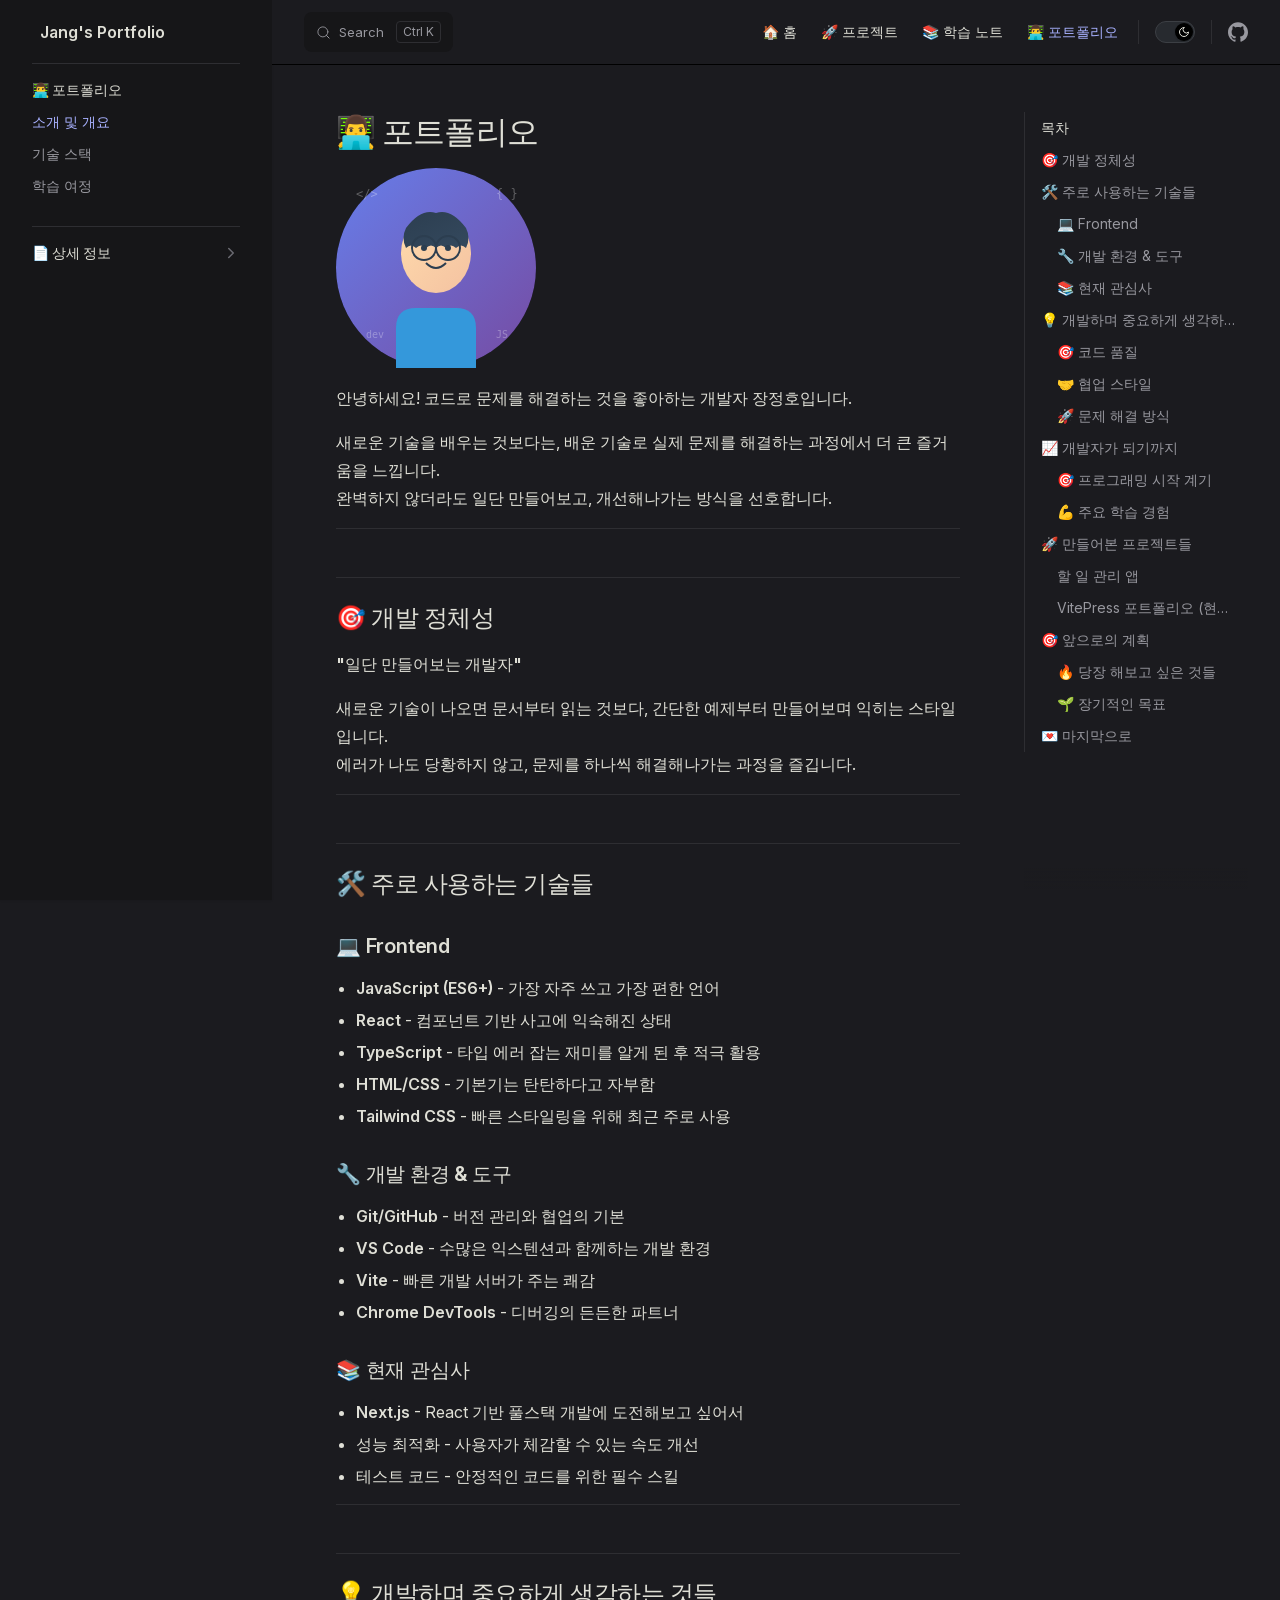
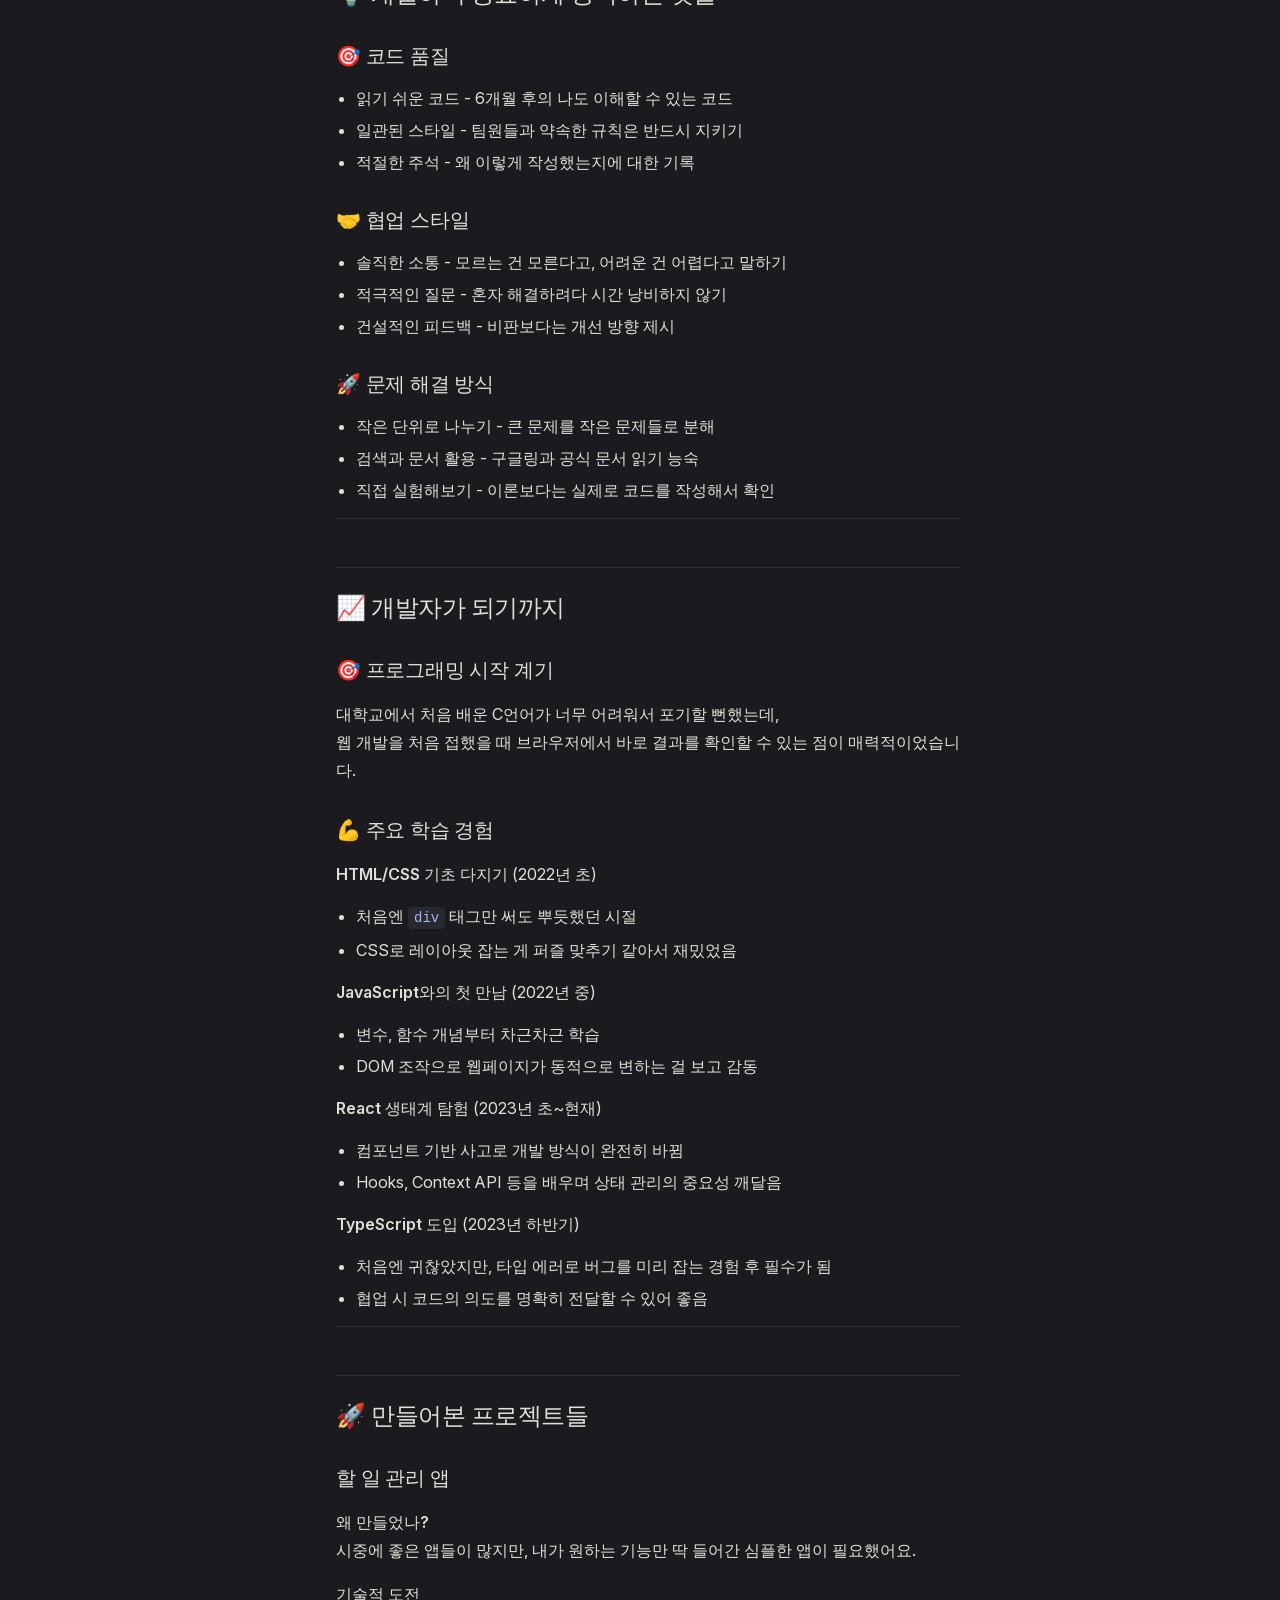
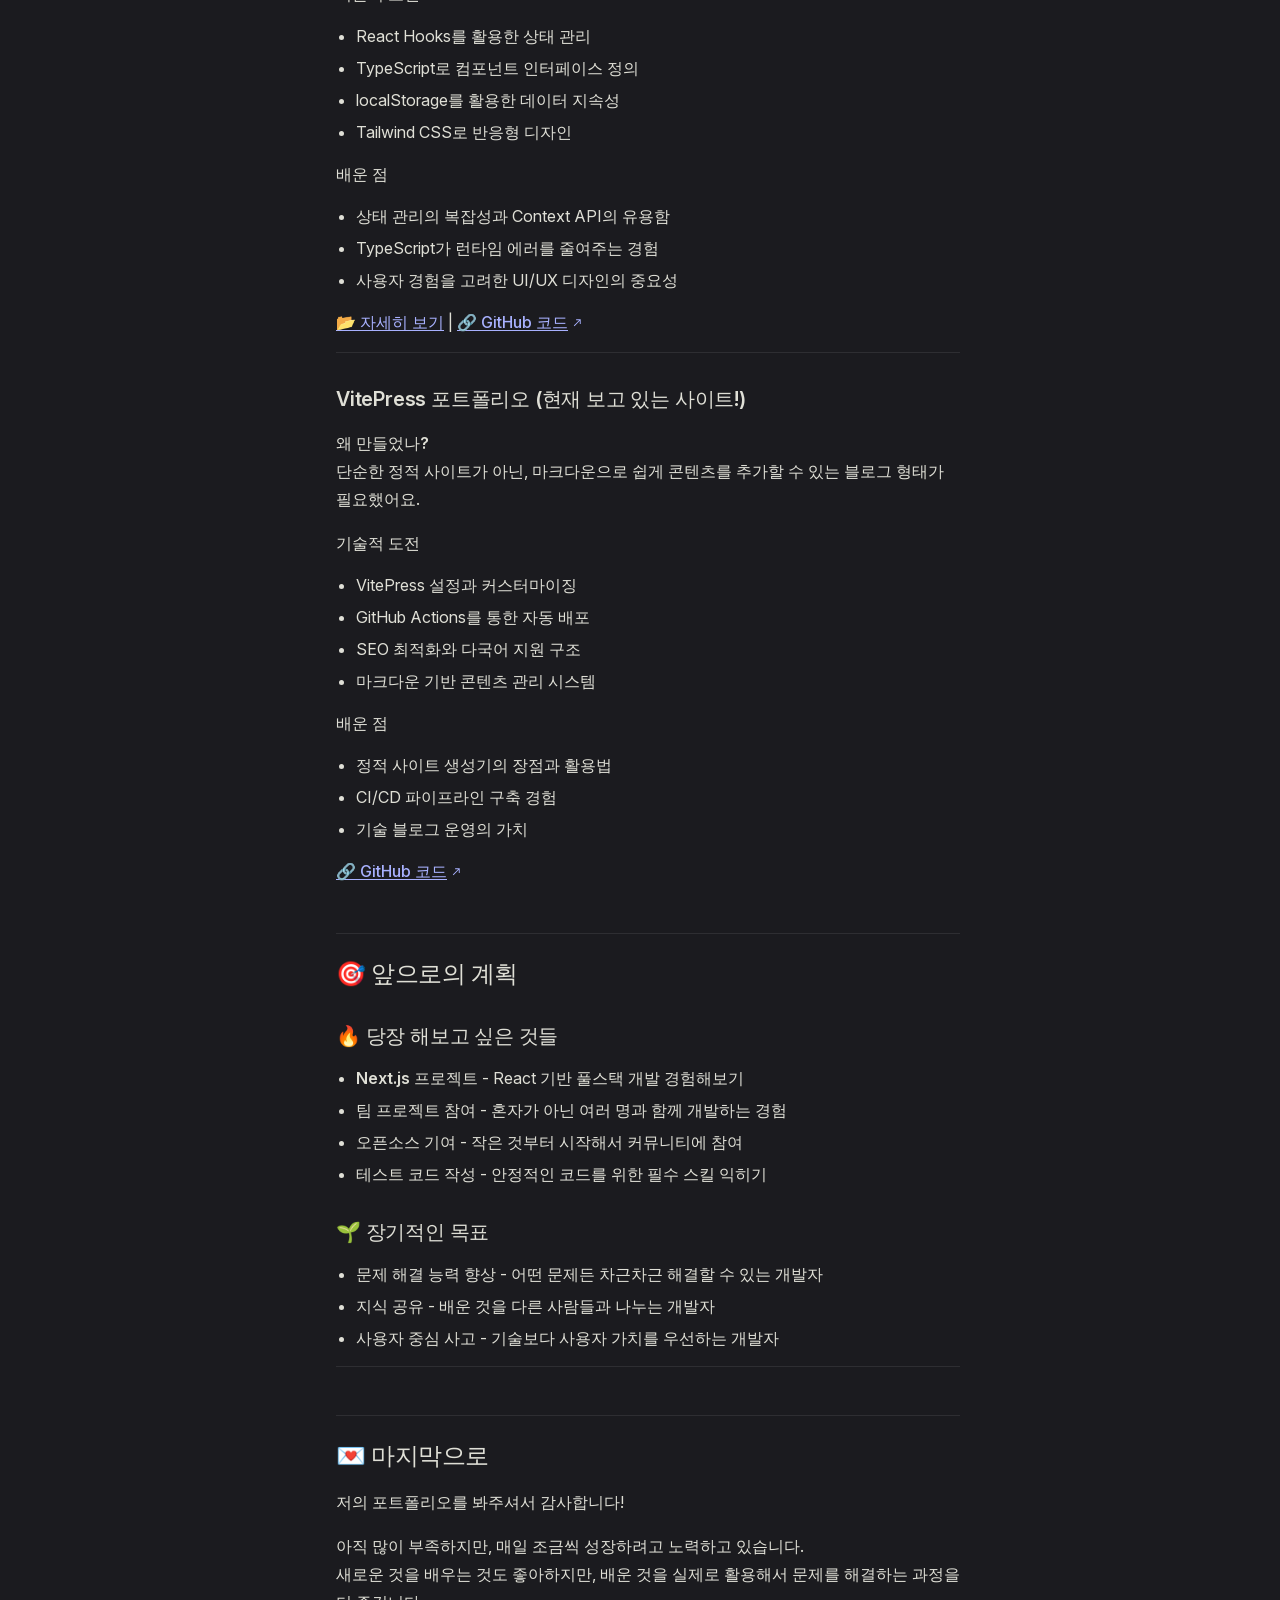
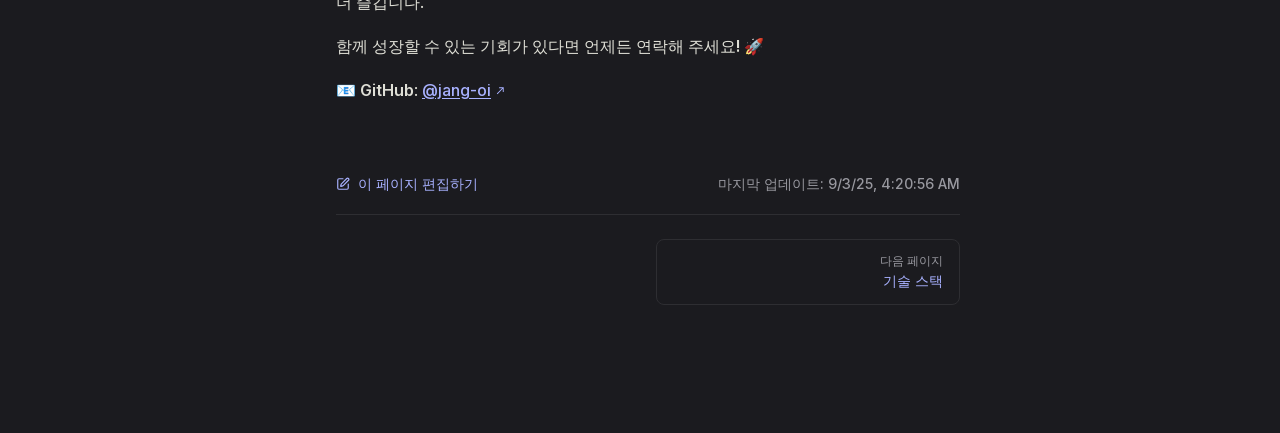
==== commit 3e074f7c: "deploy: Jang-oi/oi-dev@6a22d0df5a3fa4a0d47c698471d5fd5f8747bca8" ====
--- a/portfolio/index.html
+++ b/portfolio/index.html
@@ -9,11 +9,11 @@
     <link rel="preload stylesheet" href="/assets/style.pQQElTRj.css" as="style">
     <link rel="preload stylesheet" href="/vp-icons.css" as="style">
     
-    <script type="module" src="/assets/app.DHpjisP5.js"></script>
+    <script type="module" src="/assets/app.Jezy72CZ.js"></script>
     <link rel="preload" href="/assets/inter-roman-latin.Di8DUHzh.woff2" as="font" type="font/woff2" crossorigin="">
-    <link rel="modulepreload" href="/assets/chunks/theme.DzfUQsAN.js">
-    <link rel="modulepreload" href="/assets/chunks/framework.D3s0AgZG.js">
-    <link rel="modulepreload" href="/assets/portfolio_index.md.oX3UwWOB.lean.js">
+    <link rel="modulepreload" href="/assets/chunks/theme.BMg2_V6s.js">
+    <link rel="modulepreload" href="/assets/chunks/framework.5ZZXabC7.js">
+    <link rel="modulepreload" href="/assets/portfolio_index.md.D_2FNVVu.lean.js">
     <meta name="author" content="장정호">
     <meta name="keywords" content="프론트엔드, 개발자, React, TypeScript, JavaScript, 포트폴리오">
     <meta property="og:title" content="Jang's Portfolio">
@@ -24,21 +24,8 @@
     <script id="check-mac-os">document.documentElement.classList.toggle("mac",/Mac|iPhone|iPod|iPad/i.test(navigator.platform));</script>
   </head>
   <body>
-    <div id="app"><div class="Layout" data-v-1df9f90f><!--[--><!--]--><!--[--><span tabindex="-1" data-v-0b0ada53></span><a href="#VPContent" class="VPSkipLink visually-hidden" data-v-0b0ada53>Skip to content</a><!--]--><!----><header class="VPNav" data-v-1df9f90f data-v-9f75dce3><div class="VPNavBar" data-v-9f75dce3 data-v-2a96a3d0><div class="wrapper" data-v-2a96a3d0><div class="container" data-v-2a96a3d0><div class="title" data-v-2a96a3d0><div class="VPNavBarTitle has-sidebar" data-v-2a96a3d0 data-v-1e38c6bc><a class="title" href="/" data-v-1e38c6bc><!--[--><!--]--><!--[--><img class="VPImage logo" src="/logo.png" alt data-v-8426fc1a><!--]--><span data-v-1e38c6bc>Jang's Portfolio</span><!--[--><!--]--></a></div></div><div class="content" data-v-2a96a3d0><div class="content-body" data-v-2a96a3d0><!--[--><!--]--><div class="VPNavBarSearch search" data-v-2a96a3d0><!--[--><!----><div id="local-search"><button type="button" aria-label="Search" aria-keyshortcuts="/ control+k meta+k" class="DocSearch DocSearch-Button"><span class="DocSearch-Button-Container"><span class="vpi-search DocSearch-Search-Icon"></span><span class="DocSearch-Button-Placeholder">Search</span></span><span class="DocSearch-Button-Keys"><kbd class="DocSearch-Button-Key"></kbd><kbd class="DocSearch-Button-Key"></kbd></span></button></div><!--]--></div><nav aria-labelledby="main-nav-aria-label" class="VPNavBarMenu menu" data-v-2a96a3d0 data-v-39714824><span id="main-nav-aria-label" class="visually-hidden" data-v-39714824> Main Navigation </span><!--[--><!--[--><a class="VPLink link VPNavBarMenuLink" href="/" tabindex="0" data-v-39714824 data-v-e56f3d57><!--[--><span data-v-e56f3d57>🏠 홈</span><!--]--></a><!--]--><!--[--><a class="VPLink link VPNavBarMenuLink" href="/projects/" tabindex="0" data-v-39714824 data-v-e56f3d57><!--[--><span data-v-e56f3d57>🚀 프로젝트</span><!--]--></a><!--]--><!--[--><a class="VPLink link VPNavBarMenuLink" href="/study/" tabindex="0" data-v-39714824 data-v-e56f3d57><!--[--><span data-v-e56f3d57>📚 학습 노트</span><!--]--></a><!--]--><!--[--><a class="VPLink link VPNavBarMenuLink active" href="/portfolio/" tabindex="0" data-v-39714824 data-v-e56f3d57><!--[--><span data-v-e56f3d57>👨‍💻 포트폴리오</span><!--]--></a><!--]--><!--[--><a class="VPLink link VPNavBarMenuLink" href="/contact/" tabindex="0" data-v-39714824 data-v-e56f3d57><!--[--><span data-v-e56f3d57>📧 연락하기</span><!--]--></a><!--]--><!--]--></nav><!----><div class="VPNavBarAppearance appearance" data-v-2a96a3d0 data-v-6c893767><button class="VPSwitch VPSwitchAppearance" type="button" role="switch" title aria-checked="true" data-v-6c893767 data-v-5337faa4 data-v-1d5665e3><span class="check" data-v-1d5665e3><span class="icon" data-v-1d5665e3><!--[--><span class="vpi-sun sun" data-v-5337faa4></span><span class="vpi-moon moon" data-v-5337faa4></span><!--]--></span></span></button></div><div class="VPSocialLinks VPNavBarSocialLinks social-links" data-v-2a96a3d0 data-v-0394ad82 data-v-d07f11e6><!--[--><a class="VPSocialLink no-icon" href="https://github.com/jang-oi" aria-label="github" target="_blank" rel="me noopener" data-v-d07f11e6 data-v-591a6b30><span class="vpi-social-github"></span></a><a class="VPSocialLink no-icon" href="https://linkedin.com/in/jang-jeong-ho" aria-label target="_blank" rel="me noopener" data-v-d07f11e6 data-v-591a6b30><svg role="img" viewBox="0 0 24 24" xmlns="http://www.w3.org/2000/svg"><title>LinkedIn</title><path d="M20.447 20.452h-3.554v-5.569c0-1.328-.027-3.037-1.852-3.037-1.853 0-2.136 1.445-2.136 2.939v5.667H9.351V9h3.414v1.561h.046c.477-.9 1.637-1.85 3.37-1.85 3.601 0 4.267 2.37 4.267 5.455v6.286zM5.337 7.433c-1.144 0-2.063-.926-2.063-2.065 0-1.138.92-2.063 2.063-2.063 1.14 0 2.064.925 2.064 2.063 0 1.139-.925 2.065-2.064 2.065zm1.782 13.019H3.555V9h3.564v11.452zM22.225 0H1.771C.792 0 0 .774 0 1.729v20.542C0 23.227.792 24 1.771 24h20.451C23.2 24 24 23.227 24 22.271V1.729C24 .774 23.2 0 22.222 0h.003z"/></svg></a><a class="VPSocialLink no-icon" href="mailto:jang@example.com" aria-label target="_blank" rel="me noopener" data-v-d07f11e6 data-v-591a6b30><svg role="img" viewBox="0 0 24 24" xmlns="http://www.w3.org/2000/svg"><title>Gmail</title><path d="M24 5.457v13.909c0 .904-.732 1.636-1.636 1.636h-3.819V11.73L12 16.64l-6.545-4.91v9.273H1.636A1.636 1.636 0 0 1 0 19.366V5.457c0-2.023 2.309-3.178 3.927-1.964L5.455 4.64 12 9.548l6.545-4.910 1.528-1.145C21.69 2.28 24 3.434 24 5.457z"/></svg></a><!--]--></div><div class="VPFlyout VPNavBarExtra extra" data-v-2a96a3d0 data-v-bb2aa2f0 data-v-42cb505d><button type="button" class="button" aria-haspopup="true" aria-expanded="false" aria-label="extra navigation" data-v-42cb505d><span class="vpi-more-horizontal icon" data-v-42cb505d></span></button><div class="menu" data-v-42cb505d><div class="VPMenu" data-v-42cb505d data-v-25a6cce8><!----><!--[--><!--[--><!----><div class="group" data-v-bb2aa2f0><div class="item appearance" data-v-bb2aa2f0><p class="label" data-v-bb2aa2f0>다크 모드</p><div class="appearance-action" data-v-bb2aa2f0><button class="VPSwitch VPSwitchAppearance" type="button" role="switch" title aria-checked="true" data-v-bb2aa2f0 data-v-5337faa4 data-v-1d5665e3><span class="check" data-v-1d5665e3><span class="icon" data-v-1d5665e3><!--[--><span class="vpi-sun sun" data-v-5337faa4></span><span class="vpi-moon moon" data-v-5337faa4></span><!--]--></span></span></button></div></div></div><div class="group" data-v-bb2aa2f0><div class="item social-links" data-v-bb2aa2f0><div class="VPSocialLinks social-links-list" data-v-bb2aa2f0 data-v-d07f11e6><!--[--><a class="VPSocialLink no-icon" href="https://github.com/jang-oi" aria-label="github" target="_blank" rel="me noopener" data-v-d07f11e6 data-v-591a6b30><span class="vpi-social-github"></span></a><a class="VPSocialLink no-icon" href="https://linkedin.com/in/jang-jeong-ho" aria-label target="_blank" rel="me noopener" data-v-d07f11e6 data-v-591a6b30><svg role="img" viewBox="0 0 24 24" xmlns="http://www.w3.org/2000/svg"><title>LinkedIn</title><path d="M20.447 20.452h-3.554v-5.569c0-1.328-.027-3.037-1.852-3.037-1.853 0-2.136 1.445-2.136 2.939v5.667H9.351V9h3.414v1.561h.046c.477-.9 1.637-1.85 3.37-1.85 3.601 0 4.267 2.37 4.267 5.455v6.286zM5.337 7.433c-1.144 0-2.063-.926-2.063-2.065 0-1.138.92-2.063 2.063-2.063 1.14 0 2.064.925 2.064 2.063 0 1.139-.925 2.065-2.064 2.065zm1.782 13.019H3.555V9h3.564v11.452zM22.225 0H1.771C.792 0 0 .774 0 1.729v20.542C0 23.227.792 24 1.771 24h20.451C23.2 24 24 23.227 24 22.271V1.729C24 .774 23.2 0 22.222 0h.003z"/></svg></a><a class="VPSocialLink no-icon" href="mailto:jang@example.com" aria-label target="_blank" rel="me noopener" data-v-d07f11e6 data-v-591a6b30><svg role="img" viewBox="0 0 24 24" xmlns="http://www.w3.org/2000/svg"><title>Gmail</title><path d="M24 5.457v13.909c0 .904-.732 1.636-1.636 1.636h-3.819V11.73L12 16.64l-6.545-4.91v9.273H1.636A1.636 1.636 0 0 1 0 19.366V5.457c0-2.023 2.309-3.178 3.927-1.964L5.455 4.64 12 9.548l6.545-4.910 1.528-1.145C21.69 2.28 24 3.434 24 5.457z"/></svg></a><!--]--></div></div></div><!--]--><!--]--></div></div></div><!--[--><!--]--><button type="button" class="VPNavBarHamburger hamburger" aria-label="mobile navigation" aria-expanded="false" aria-controls="VPNavScreen" data-v-2a96a3d0 data-v-e5dd9c1c><span class="container" data-v-e5dd9c1c><span class="top" data-v-e5dd9c1c></span><span class="middle" data-v-e5dd9c1c></span><span class="bottom" data-v-e5dd9c1c></span></span></button></div></div></div></div><div class="divider" data-v-2a96a3d0><div class="divider-line" data-v-2a96a3d0></div></div></div><!----></header><div class="VPLocalNav has-sidebar empty" data-v-1df9f90f data-v-8acdfeb5><div class="container" data-v-8acdfeb5><button class="menu" aria-expanded="false" aria-controls="VPSidebarNav" data-v-8acdfeb5><span class="vpi-align-left menu-icon" data-v-8acdfeb5></span><span class="menu-text" data-v-8acdfeb5>메뉴</span></button><div class="VPLocalNavOutlineDropdown" style="--vp-vh:0px;" data-v-8acdfeb5 data-v-0bf0e06f><button data-v-0bf0e06f>맨 위로 돌아가기</button><!----></div></div></div><aside class="VPSidebar" data-v-1df9f90f data-v-e7c6e512><div class="curtain" data-v-e7c6e512></div><nav class="nav" id="VPSidebarNav" aria-labelledby="sidebar-aria-label" tabindex="-1" data-v-e7c6e512><span class="visually-hidden" id="sidebar-aria-label" data-v-e7c6e512> Sidebar Navigation </span><!--[--><!--]--><!--[--><div class="no-transition group" data-v-8d50c081><section class="VPSidebarItem level-0 has-active" data-v-8d50c081 data-v-d81de50c><div class="item" role="button" tabindex="0" data-v-d81de50c><div class="indicator" data-v-d81de50c></div><h2 class="text" data-v-d81de50c>👨‍💻 포트폴리오</h2><!----></div><div class="items" data-v-d81de50c><!--[--><div class="VPSidebarItem level-1 is-link" data-v-d81de50c data-v-d81de50c><div class="item" data-v-d81de50c><div class="indicator" data-v-d81de50c></div><a class="VPLink link link" href="/portfolio/" data-v-d81de50c><!--[--><p class="text" data-v-d81de50c>소개 및 개요</p><!--]--></a><!----></div><!----></div><div class="VPSidebarItem level-1 is-link" data-v-d81de50c data-v-d81de50c><div class="item" data-v-d81de50c><div class="indicator" data-v-d81de50c></div><a class="VPLink link link" href="/portfolio/tech-stack.html" data-v-d81de50c><!--[--><p class="text" data-v-d81de50c>기술 스택</p><!--]--></a><!----></div><!----></div><div class="VPSidebarItem level-1 is-link" data-v-d81de50c data-v-d81de50c><div class="item" data-v-d81de50c><div class="indicator" data-v-d81de50c></div><a class="VPLink link link" href="/portfolio/learning-journey.html" data-v-d81de50c><!--[--><p class="text" data-v-d81de50c>학습 여정</p><!--]--></a><!----></div><!----></div><!--]--></div></section></div><div class="no-transition group" data-v-8d50c081><section class="VPSidebarItem level-0 collapsible collapsed" data-v-8d50c081 data-v-d81de50c><div class="item" role="button" tabindex="0" data-v-d81de50c><div class="indicator" data-v-d81de50c></div><h2 class="text" data-v-d81de50c>📄 상세 정보</h2><div class="caret" role="button" aria-label="toggle section" tabindex="0" data-v-d81de50c><span class="vpi-chevron-right caret-icon" data-v-d81de50c></span></div></div><div class="items" data-v-d81de50c><!--[--><div class="VPSidebarItem level-1 is-link" data-v-d81de50c data-v-d81de50c><div class="item" data-v-d81de50c><div class="indicator" data-v-d81de50c></div><a class="VPLink link link" href="/portfolio/experience.html" data-v-d81de50c><!--[--><p class="text" data-v-d81de50c>경력 및 경험</p><!--]--></a><!----></div><!----></div><div class="VPSidebarItem level-1 is-link" data-v-d81de50c data-v-d81de50c><div class="item" data-v-d81de50c><div class="indicator" data-v-d81de50c></div><a class="VPLink link link" href="/portfolio/achievements.html" data-v-d81de50c><!--[--><p class="text" data-v-d81de50c>성과 및 성취</p><!--]--></a><!----></div><!----></div><div class="VPSidebarItem level-1 is-link" data-v-d81de50c data-v-d81de50c><div class="item" data-v-d81de50c><div class="indicator" data-v-d81de50c></div><a class="VPLink link link" href="/portfolio/philosophy.html" data-v-d81de50c><!--[--><p class="text" data-v-d81de50c>개발 철학</p><!--]--></a><!----></div><!----></div><!--]--></div></section></div><!--]--><!--[--><!--]--></nav></aside><div class="VPContent has-sidebar" id="VPContent" data-v-1df9f90f data-v-aff0b8d7><div class="VPDoc has-sidebar has-aside" data-v-aff0b8d7 data-v-7011f0d8><!--[--><!--]--><div class="container" data-v-7011f0d8><div class="aside" data-v-7011f0d8><div class="aside-curtain" data-v-7011f0d8></div><div class="aside-container" data-v-7011f0d8><div class="aside-content" data-v-7011f0d8><div class="VPDocAside" data-v-7011f0d8 data-v-3f215769><!--[--><!--]--><!--[--><!--]--><nav aria-labelledby="doc-outline-aria-label" class="VPDocAsideOutline" data-v-3f215769 data-v-60d5052e><div class="content" data-v-60d5052e><div class="outline-marker" data-v-60d5052e></div><div aria-level="2" class="outline-title" id="doc-outline-aria-label" role="heading" data-v-60d5052e>목차</div><ul class="VPDocOutlineItem root" data-v-60d5052e data-v-2d0bdf9b><!--[--><!--]--></ul></div></nav><!--[--><!--]--><div class="spacer" data-v-3f215769></div><!--[--><!--]--><!----><!--[--><!--]--><!--[--><!--]--></div></div></div></div><div class="content" data-v-7011f0d8><div class="content-container" data-v-7011f0d8><!--[--><!--]--><main class="main" data-v-7011f0d8><div style="position:relative;" class="vp-doc _portfolio_ external-link-icon-enabled" data-v-7011f0d8><div><h1 id="👨‍💻-포트폴리오" tabindex="-1">👨‍💻 포트폴리오 <a class="header-anchor" href="#👨‍💻-포트폴리오" aria-label="Permalink to “👨‍💻 포트폴리오”">​</a></h1><blockquote><p>안녕하세요! <strong>프론트엔드 개발자 장정호</strong>입니다.</p></blockquote><p>새로운 기술을 학습하고 문제를 해결하는 과정을 즐기며, 사용자 경험을 개선하는 것에 관심이 많습니다. 지속적인 성장을 통해 더 나은 개발자가 되고자 합니다.</p><hr><h2 id="🚀-한줄-소개" tabindex="-1">🚀 한줄 소개 <a class="header-anchor" href="#🚀-한줄-소개" aria-label="Permalink to “🚀 한줄 소개”">​</a></h2><p><strong>&quot;사용자 중심의 웹 경험을 만들어가는 프론트엔드 개발자&quot;</strong></p><hr><h2 id="💼-기본-정보" tabindex="-1">💼 기본 정보 <a class="header-anchor" href="#💼-기본-정보" aria-label="Permalink to “💼 기본 정보”">​</a></h2><h3 id="📋-개인-정보" tabindex="-1">📋 개인 정보 <a class="header-anchor" href="#📋-개인-정보" aria-label="Permalink to “📋 개인 정보”">​</a></h3><ul><li><strong>이름</strong>: 장정호</li><li><strong>직업</strong>: 프론트엔드 개발자 (신입)</li><li><strong>위치</strong>: 대한민국 서울</li><li><strong>이메일</strong>: <a href="mailto:jang@example.com" target="_blank" rel="noreferrer">jang@example.com</a></li><li><strong>GitHub</strong>: <a href="https://github.com/jang-oi" target="_blank" rel="noreferrer">@jang-oi</a></li><li><strong>LinkedIn</strong>: <a href="https://linkedin.com/in/jang-jeong-ho" target="_blank" rel="noreferrer">장정호</a></li></ul><h3 id="🎯-관심-분야" tabindex="-1">🎯 관심 분야 <a class="header-anchor" href="#🎯-관심-분야" aria-label="Permalink to “🎯 관심 분야”">​</a></h3><ul><li><strong>Frontend 개발</strong>: React, TypeScript, 모던 JavaScript</li><li><strong>사용자 경험</strong>: 직관적이고 접근 가능한 인터페이스 설계</li><li><strong>성능 최적화</strong>: 빠르고 효율적인 웹 애플리케이션</li><li><strong>협업 도구</strong>: Git, 애자일 방법론, 코드 리뷰</li></ul><hr><h2 id="🛠️-기술-스택" tabindex="-1">🛠️ 기술 스택 <a class="header-anchor" href="#🛠️-기술-스택" aria-label="Permalink to “🛠️ 기술 스택”">​</a></h2><h3 id="💻-frontend" tabindex="-1">💻 Frontend <a class="header-anchor" href="#💻-frontend" aria-label="Permalink to “💻 Frontend”">​</a></h3><table tabindex="0"><thead><tr><th>기술</th><th>숙련도</th><th>경험</th></tr></thead><tbody><tr><td><strong>HTML/CSS</strong></td><td>⭐⭐⭐⭐⭐</td><td>2년+</td></tr><tr><td><strong>JavaScript (ES6+)</strong></td><td>⭐⭐⭐⭐⭐</td><td>2년+</td></tr><tr><td><strong>React</strong></td><td>⭐⭐⭐⭐</td><td>1년+</td></tr><tr><td><strong>TypeScript</strong></td><td>⭐⭐⭐⭐</td><td>6개월+</td></tr><tr><td><strong>Tailwind CSS</strong></td><td>⭐⭐⭐⭐</td><td>6개월+</td></tr></tbody></table><h3 id="🔧-도구-환경" tabindex="-1">🔧 도구 &amp; 환경 <a class="header-anchor" href="#🔧-도구-환경" aria-label="Permalink to “🔧 도구 &amp; 환경”">​</a></h3><table tabindex="0"><thead><tr><th>도구</th><th>숙련도</th><th>경험</th></tr></thead><tbody><tr><td><strong>Git/GitHub</strong></td><td>⭐⭐⭐⭐</td><td>2년+</td></tr><tr><td><strong>Vite</strong></td><td>⭐⭐⭐⭐</td><td>1년+</td></tr><tr><td><strong>VS Code</strong></td><td>⭐⭐⭐⭐⭐</td><td>2년+</td></tr><tr><td><strong>Chrome DevTools</strong></td><td>⭐⭐⭐⭐</td><td>2년+</td></tr><tr><td><strong>Figma</strong></td><td>⭐⭐⭐</td><td>6개월+</td></tr></tbody></table><h3 id="📚-학습-중" tabindex="-1">📚 학습 중 <a class="header-anchor" href="#📚-학습-중" aria-label="Permalink to “📚 학습 중”">​</a></h3><ul><li><strong>Next.js</strong> - React 풀스택 프레임워크</li><li><strong>Node.js</strong> - 백엔드 개발 기초</li><li><strong>Testing</strong> - Jest, Testing Library</li></ul><hr><h2 id="🎓-학습-여정" tabindex="-1">🎓 학습 여정 <a class="header-anchor" href="#🎓-학습-여정" aria-label="Permalink to “🎓 학습 여정”">​</a></h2><h3 id="📚-정규-교육" tabindex="-1">📚 정규 교육 <a class="header-anchor" href="#📚-정규-교육" aria-label="Permalink to “📚 정규 교육”">​</a></h3><p><strong>컴퓨터공학과 졸업</strong> (2020-2024)</p><ul><li>자료구조, 알고리즘, 데이터베이스 기초 학습</li><li>졸업 프로젝트: React 기반 웹 애플리케이션 개발</li></ul><h3 id="💡-자기-주도-학습" tabindex="-1">💡 자기 주도 학습 <a class="header-anchor" href="#💡-자기-주도-학습" aria-label="Permalink to “💡 자기 주도 학습”">​</a></h3><p><strong>Frontend 개발 집중 학습</strong> (2023-현재)</p><ul><li>JavaScript 심화 학습 및 ES6+ 문법 숙달</li><li>React 생태계 탐구 (Hooks, Context API, 상태 관리)</li><li>TypeScript를 통한 안전한 코드 작성</li><li>모던 개발 도구 활용 (Vite, ESLint, Prettier)</li></ul><h3 id="🏆-성취" tabindex="-1">🏆 성취 <a class="header-anchor" href="#🏆-성취" aria-label="Permalink to “🏆 성취”">​</a></h3><ul><li><strong>개인 프로젝트 완성</strong>: 할 일 관리 앱 (React + TypeScript)</li><li><strong>포트폴리오 사이트 구축</strong>: VitePress 기반 문서화 사이트</li><li><strong>기술 블로그 운영</strong>: 학습한 내용 체계적 정리</li></ul><hr><h2 id="🏗️-주요-프로젝트" tabindex="-1">🏗️ 주요 프로젝트 <a class="header-anchor" href="#🏗️-주요-프로젝트" aria-label="Permalink to “🏗️ 주요 프로젝트”">​</a></h2><h3 id="_1-할-일-관리-앱" tabindex="-1">1. 할 일 관리 앱 <a class="header-anchor" href="#_1-할-일-관리-앱" aria-label="Permalink to “1. 할 일 관리 앱”">​</a></h3><blockquote><p>React와 TypeScript로 구현한 개인용 태스크 관리 애플리케이션</p></blockquote><p><strong>주요 성과</strong>:</p><ul><li>완전한 CRUD 기능 구현</li><li>Context API를 활용한 전역 상태 관리</li><li>localStorage 연동으로 데이터 지속성 확보</li><li>반응형 디자인으로 모바일 지원</li></ul><p><strong>기술 스택</strong>: React, TypeScript, Tailwind CSS, Context API</p><p><a href="/projects/todo-app.html">📂 프로젝트 상세보기</a> | <a href="https://github.com/jang-oi/todo-app" target="_blank" rel="noreferrer">🔗 GitHub</a> | <a href="https://your-todo-app.netlify.app" target="_blank" rel="noreferrer">🌐 Live Demo</a></p><h3 id="_2-포트폴리오-웹사이트" tabindex="-1">2. 포트폴리오 웹사이트 <a class="header-anchor" href="#_2-포트폴리오-웹사이트" aria-label="Permalink to “2. 포트폴리오 웹사이트”">​</a></h3><blockquote><p>VitePress 기반 개인 포트폴리오 및 기술 블로그</p></blockquote><p><strong>주요 성과</strong>:</p><ul><li>마크다운 기반 콘텐츠 관리 시스템 구축</li><li>반응형 디자인으로 다양한 디바이스 지원</li><li>SEO 최적화로 검색 엔진 가시성 향상</li><li>GitHub Pages 자동 배포 파이프라인 구축</li></ul><p><strong>기술 스택</strong>: VitePress, Vue.js, Markdown, GitHub Actions</p><p><a href="/">📂 현재 사이트 보기</a> | <a href="https://github.com/jang-oi/portfolio" target="_blank" rel="noreferrer">🔗 GitHub</a></p><hr><h2 id="💡-개발-철학" tabindex="-1">💡 개발 철학 <a class="header-anchor" href="#💡-개발-철학" aria-label="Permalink to “💡 개발 철학”">​</a></h2><h3 id="🎯-코드-품질" tabindex="-1">🎯 코드 품질 <a class="header-anchor" href="#🎯-코드-품질" aria-label="Permalink to “🎯 코드 품질”">​</a></h3><ul><li><strong>가독성 중시</strong>: 다른 개발자가 쉽게 이해할 수 있는 클린 코드</li><li><strong>일관성 유지</strong>: ESLint, Prettier를 활용한 코드 스타일 통일</li><li><strong>타입 안전성</strong>: TypeScript를 통한 런타임 에러 방지</li></ul><h3 id="🤝-협업-마인드" tabindex="-1">🤝 협업 마인드 <a class="header-anchor" href="#🤝-협업-마인드" aria-label="Permalink to “🤝 협업 마인드”">​</a></h3><ul><li><strong>소통 중시</strong>: 명확하고 친화적인 커뮤니케이션</li><li><strong>지식 공유</strong>: 학습한 내용을 문서화하고 공유</li><li><strong>피드백 수용</strong>: 코드 리뷰와 건설적 비판을 환영</li></ul><h3 id="📈-성장-지향" tabindex="-1">📈 성장 지향 <a class="header-anchor" href="#📈-성장-지향" aria-label="Permalink to “📈 성장 지향”">​</a></h3><ul><li><strong>지속적 학습</strong>: 새로운 기술 트렌드에 대한 관심과 학습</li><li><strong>문제 해결</strong>: 어려운 문제도 차근차근 분석하고 해결</li><li><strong>사용자 중심</strong>: 기술을 위한 기술이 아닌, 사용자 가치 창출</li></ul><hr><h2 id="🎯-목표-및-계획" tabindex="-1">🎯 목표 및 계획 <a class="header-anchor" href="#🎯-목표-및-계획" aria-label="Permalink to “🎯 목표 및 계획”">​</a></h2><h3 id="📅-단기-목표-3-6개월" tabindex="-1">📅 단기 목표 (3-6개월) <a class="header-anchor" href="#📅-단기-목표-3-6개월" aria-label="Permalink to “📅 단기 목표 (3-6개월)”">​</a></h3><ul><li>[ ] <strong>Next.js 마스터</strong>: 풀스택 React 프레임워크 숙달</li><li>[ ] <strong>테스팅 기법 학습</strong>: Jest, Testing Library를 활용한 테스트 코드 작성</li><li>[ ] <strong>성능 최적화</strong>: 웹 애플리케이션 최적화 기법 학습</li><li>[ ] <strong>오픈소스 기여</strong>: 작은 기여부터 시작하여 커뮤니티 참여</li></ul><h3 id="🚀-중장기-목표-1년" tabindex="-1">🚀 중장기 목표 (1년+) <a class="header-anchor" href="#🚀-중장기-목표-1년" aria-label="Permalink to “🚀 중장기 목표 (1년+)”">​</a></h3><ul><li>[ ] <strong>팀 프로젝트 경험</strong>: 다른 개발자들과의 협업 프로젝트</li><li>[ ] <strong>백엔드 기초</strong>: Node.js, Express를 활용한 풀스택 개발</li><li>[ ] <strong>기술 발표</strong>: 개발 커뮤니티에서 학습 내용 발표</li><li>[ ] <strong>멘토링</strong>: 신입 개발자들에게 도움이 되는 개발자 되기</li></ul><hr><h2 id="🌱-성장-과정" tabindex="-1">🌱 성장 과정 <a class="header-anchor" href="#🌱-성장-과정" aria-label="Permalink to “🌱 성장 과정”">​</a></h2><h3 id="📈-개발자가-되기까지" tabindex="-1">📈 개발자가 되기까지 <a class="header-anchor" href="#📈-개발자가-되기까지" aria-label="Permalink to “📈 개발자가 되기까지”">​</a></h3><div class="language- line-numbers-mode"><button title="Copy Code" class="copy"></button><span class="lang"></span><pre class="shiki shiki-themes github-light github-dark" style="--shiki-light:#24292e;--shiki-dark:#e1e4e8;--shiki-light-bg:#fff;--shiki-dark-bg:#24292e;" tabindex="0" dir="ltr"><code><span class="line"><span>2020 ━━━━━━━━━━━━━━━━━━━━━━━━━━━━━━━━ 2024</span></span>
-<span class="line"><span>  │    대학 입학                    │  현재</span></span>
-<span class="line"><span>  │                                │</span></span>
-<span class="line"><span>  ├─ 프로그래밍 기초 학습             ├─ 포트폴리오 구축</span></span>
-<span class="line"><span>  │  (C, Java, Python)             │  (React, TypeScript)</span></span>
-<span class="line"><span>  │                                │</span></span>
-<span class="line"><span>  ├─ 웹 개발 입문 (2022)            ├─ 개인 프로젝트 완성</span></span>
-<span class="line"><span>  │  (HTML, CSS, JavaScript)       │  (할 일 관리 앱)</span></span>
-<span class="line"><span>  │                                │</span></span>
-<span class="line"><span>  ├─ React 학습 시작 (2023)         ├─ 기술 블로그 시작</span></span>
-<span class="line"><span>  │  (컴포넌트, Hooks, 상태관리)     │  (지식 체계화)</span></span>
-<span class="line"><span>  │                                │</span></span>
-<span class="line"><span>  └─ TypeScript 도입 (2023 후반)    └─ 취업 준비 중</span></span>
-<span class="line"><span>     (타입 안전성, 개발 생산성)</span></span></code></pre><div class="line-numbers-wrapper" aria-hidden="true"><span class="line-number">1</span><br><span class="line-number">2</span><br><span class="line-number">3</span><br><span class="line-number">4</span><br><span class="line-number">5</span><br><span class="line-number">6</span><br><span class="line-number">7</span><br><span class="line-number">8</span><br><span class="line-number">9</span><br><span class="line-number">10</span><br><span class="line-number">11</span><br><span class="line-number">12</span><br><span class="line-number">13</span><br><span class="line-number">14</span><br></div></div><h3 id="🏆-주요-이정표" tabindex="-1">🏆 주요 이정표 <a class="header-anchor" href="#🏆-주요-이정표" aria-label="Permalink to “🏆 주요 이정표”">​</a></h3><ul><li><strong>2022.03</strong>: 첫 웹페이지 제작 (HTML/CSS)</li><li><strong>2022.09</strong>: JavaScript로 인터랙티브 기능 구현</li><li><strong>2023.03</strong>: React 첫 프로젝트 완성</li><li><strong>2023.09</strong>: TypeScript 도입 및 개발 생산성 향상</li><li><strong>2024.01</strong>: 개인 포트폴리오 사이트 런칭</li><li><strong>2024.03</strong>: 할 일 관리 앱 프로젝트 완성</li></ul><hr><h2 id="📞-연락하기" tabindex="-1">📞 연락하기 <a class="header-anchor" href="#📞-연락하기" aria-label="Permalink to “📞 연락하기”">​</a></h2><h3 id="💌-연락-방법" tabindex="-1">💌 연락 방법 <a class="header-anchor" href="#💌-연락-방법" aria-label="Permalink to “💌 연락 방법”">​</a></h3><ul><li><strong>이메일</strong>: <a href="mailto:jang@example.com" target="_blank" rel="noreferrer">jang@example.com</a></li><li><strong>GitHub</strong>: <a href="https://github.com/jang-oi" target="_blank" rel="noreferrer">@jang-oi</a></li><li><strong>LinkedIn</strong>: <a href="https://linkedin.com/in/jang-jeong-ho" target="_blank" rel="noreferrer">장정호</a></li><li><strong>기술 블로그</strong>: <a href="https://jang-oi.github.io" target="_blank" rel="noreferrer">블로그 주소</a></li></ul><h3 id="🤝-협업-제안" tabindex="-1">🤝 협업 제안 <a class="header-anchor" href="#🤝-협업-제안" aria-label="Permalink to “🤝 협업 제안”">​</a></h3><p>다음과 같은 기회에 관심이 있습니다:</p><ul><li><strong>프론트엔드 개발자</strong> 포지션</li><li><strong>개인/팀 프로젝트</strong> 협업</li><li><strong>스터디 그룹</strong> 참여</li><li><strong>오픈소스 프로젝트</strong> 기여</li><li><strong>기술 교류</strong> 및 네트워킹</li></ul><h3 id="💡-연락-시-참고사항" tabindex="-1">💡 연락 시 참고사항 <a class="header-anchor" href="#💡-연락-시-참고사항" aria-label="Permalink to “💡 연락 시 참고사항”">​</a></h3><ul><li><strong>포트폴리오</strong> 관련 질문은 언제든 환영합니다</li><li><strong>기술적 토론</strong>이나 <strong>학습 방법</strong> 공유를 좋아합니다</li><li><strong>피드백</strong>이나 <strong>조언</strong>을 적극적으로 받아들입니다</li><li>보통 <strong>24시간 이내</strong>에 답변 드립니다</li></ul><hr><p><em>끝까지 읽어주셔서 감사합니다! 함께 성장할 수 있는 기회가 있다면 언제든 연락해 주세요. 🚀</em></p></div></div></main><footer class="VPDocFooter" data-v-7011f0d8 data-v-e257564d><!--[--><!--]--><div class="edit-info" data-v-e257564d><div class="edit-link" data-v-e257564d><a class="VPLink link vp-external-link-icon no-icon edit-link-button" href="https://github.com/jang-oi/portfolio/edit/main/portfolio/index.md" target="_blank" rel="noreferrer" data-v-e257564d><!--[--><span class="vpi-square-pen edit-link-icon" data-v-e257564d></span> 이 페이지 편집하기<!--]--></a></div><div class="last-updated" data-v-e257564d><p class="VPLastUpdated" data-v-e257564d data-v-e98dd255>마지막 업데이트: <time datetime="2025-09-03T02:15:26.000Z" data-v-e98dd255></time></p></div></div><nav class="prev-next" aria-labelledby="doc-footer-aria-label" data-v-e257564d><span class="visually-hidden" id="doc-footer-aria-label" data-v-e257564d>Pager</span><div class="pager" data-v-e257564d><!----></div><div class="pager" data-v-e257564d><a class="VPLink link pager-link next" href="/portfolio/tech-stack.html" data-v-e257564d><!--[--><span class="desc" data-v-e257564d>다음 페이지</span><span class="title" data-v-e257564d>기술 스택</span><!--]--></a></div></nav></footer><!--[--><!--]--></div></div></div><!--[--><!--]--></div></div><footer class="VPFooter has-sidebar" data-v-1df9f90f data-v-c3855bb3><div class="container" data-v-c3855bb3><p class="message" data-v-c3855bb3>MIT License로 배포됩니다.</p><p class="copyright" data-v-c3855bb3>Copyright © 2024 장정호 (Jang Jeong-Ho)</p></div></footer><!--[--><!--]--></div></div>
-    <script>window.__VP_HASH_MAP__=JSON.parse("{\"index.md\":\"KbYtuHTH\",\"portfolio_index.md\":\"oX3UwWOB\",\"projects_index.md\":\"Dy-Bnqaq\",\"projects_todo-app.md\":\"zUmJHv-E\",\"study_index.md\":\"Dh-2Qb-o\",\"study_javascript-es6-features.md\":\"q0qcI1Ma\"}");window.__VP_SITE_DATA__=JSON.parse("{\"lang\":\"en-US\",\"dir\":\"ltr\",\"title\":\"Jang's Portfolio\",\"description\":\"개발자 장정호의 포트폴리오 및 기술 기록 블로그입니다.\",\"base\":\"/\",\"head\":[],\"router\":{\"prefetchLinks\":true},\"appearance\":\"dark\",\"themeConfig\":{\"logo\":\"/logo.png\",\"siteTitle\":\"Jang's Portfolio\",\"nav\":[{\"text\":\"🏠 홈\",\"link\":\"/\"},{\"text\":\"🚀 프로젝트\",\"link\":\"/projects/\"},{\"text\":\"📚 학습 노트\",\"link\":\"/study/\"},{\"text\":\"👨‍💻 포트폴리오\",\"link\":\"/portfolio/\"},{\"text\":\"📧 연락하기\",\"link\":\"/contact/\"}],\"sidebar\":{\"/projects/\":[{\"text\":\"🚀 프로젝트\",\"items\":[{\"text\":\"프로젝트 개요\",\"link\":\"/projects/\"},{\"text\":\"할 일 관리 앱\",\"link\":\"/projects/todo-app\"},{\"text\":\"VitePress 포트폴리오\",\"link\":\"/projects/portfolio-site\"}]},{\"text\":\"📊 프로젝트 분류\",\"collapsed\":true,\"items\":[{\"text\":\"Frontend 프로젝트\",\"link\":\"/projects/frontend/\"},{\"text\":\"Full Stack 프로젝트\",\"link\":\"/projects/fullstack/\"},{\"text\":\"진행 중인 프로젝트\",\"link\":\"/projects/ongoing/\"}]}],\"/study/\":[{\"text\":\"📚 학습 노트\",\"items\":[{\"text\":\"학습 개요\",\"link\":\"/study/\"}]},{\"text\":\"🌐 Frontend\",\"collapsed\":false,\"items\":[{\"text\":\"JavaScript\",\"collapsed\":false,\"items\":[{\"text\":\"ES6+ 핵심 정리\",\"link\":\"/study/javascript-es6-features\"},{\"text\":\"Promise와 async/await\",\"link\":\"/study/javascript-promises\"},{\"text\":\"모듈 시스템\",\"link\":\"/study/javascript-modules\"}]},{\"text\":\"TypeScript\",\"collapsed\":true,\"items\":[{\"text\":\"TypeScript 기초\",\"link\":\"/study/typescript-basics\"},{\"text\":\"고급 타입 시스템\",\"link\":\"/study/typescript-advanced\"}]},{\"text\":\"React\",\"collapsed\":true,\"items\":[{\"text\":\"React Hooks 심화\",\"link\":\"/study/react-hooks\"},{\"text\":\"Context API\",\"link\":\"/study/react-context\"},{\"text\":\"상태 관리\",\"link\":\"/study/react-state-management\"}]},{\"text\":\"CSS & Styling\",\"collapsed\":true,\"items\":[{\"text\":\"Tailwind CSS\",\"link\":\"/study/tailwind-css\"},{\"text\":\"CSS Grid & Flexbox\",\"link\":\"/study/css-layout\"},{\"text\":\"반응형 디자인\",\"link\":\"/study/responsive-design\"}]}]},{\"text\":\"🛠️ 개발 도구\",\"collapsed\":true,\"items\":[{\"text\":\"Git 워크플로우\",\"link\":\"/study/git-workflow\"},{\"text\":\"Vite vs Webpack\",\"link\":\"/study/build-tools\"},{\"text\":\"VS Code 활용법\",\"link\":\"/study/vscode-tips\"}]},{\"text\":\"📐 컴퓨터 과학\",\"collapsed\":true,\"items\":[{\"text\":\"알고리즘 & 자료구조\",\"link\":\"/study/algorithms\"},{\"text\":\"네트워크 기초\",\"link\":\"/study/network-basics\"},{\"text\":\"웹 성능 최적화\",\"link\":\"/study/web-performance\"}]}],\"/portfolio/\":[{\"text\":\"👨‍💻 포트폴리오\",\"items\":[{\"text\":\"소개 및 개요\",\"link\":\"/portfolio/\"},{\"text\":\"기술 스택\",\"link\":\"/portfolio/tech-stack\"},{\"text\":\"학습 여정\",\"link\":\"/portfolio/learning-journey\"}]},{\"text\":\"📄 상세 정보\",\"collapsed\":true,\"items\":[{\"text\":\"경력 및 경험\",\"link\":\"/portfolio/experience\"},{\"text\":\"성과 및 성취\",\"link\":\"/portfolio/achievements\"},{\"text\":\"개발 철학\",\"link\":\"/portfolio/philosophy\"}]}]},\"socialLinks\":[{\"icon\":\"github\",\"link\":\"https://github.com/jang-oi\"},{\"icon\":{\"svg\":\"<svg role=\\\"img\\\" viewBox=\\\"0 0 24 24\\\" xmlns=\\\"http://www.w3.org/2000/svg\\\"><title>LinkedIn</title><path d=\\\"M20.447 20.452h-3.554v-5.569c0-1.328-.027-3.037-1.852-3.037-1.853 0-2.136 1.445-2.136 2.939v5.667H9.351V9h3.414v1.561h.046c.477-.9 1.637-1.85 3.37-1.85 3.601 0 4.267 2.37 4.267 5.455v6.286zM5.337 7.433c-1.144 0-2.063-.926-2.063-2.065 0-1.138.92-2.063 2.063-2.063 1.14 0 2.064.925 2.064 2.063 0 1.139-.925 2.065-2.064 2.065zm1.782 13.019H3.555V9h3.564v11.452zM22.225 0H1.771C.792 0 0 .774 0 1.729v20.542C0 23.227.792 24 1.771 24h20.451C23.2 24 24 23.227 24 22.271V1.729C24 .774 23.2 0 22.222 0h.003z\\\"/></svg>\"},\"link\":\"https://linkedin.com/in/jang-jeong-ho\"},{\"icon\":{\"svg\":\"<svg role=\\\"img\\\" viewBox=\\\"0 0 24 24\\\" xmlns=\\\"http://www.w3.org/2000/svg\\\"><title>Gmail</title><path d=\\\"M24 5.457v13.909c0 .904-.732 1.636-1.636 1.636h-3.819V11.73L12 16.64l-6.545-4.91v9.273H1.636A1.636 1.636 0 0 1 0 19.366V5.457c0-2.023 2.309-3.178 3.927-1.964L5.455 4.64 12 9.548l6.545-4.910 1.528-1.145C21.69 2.28 24 3.434 24 5.457z\\\"/></svg>\"},\"link\":\"mailto:jang@example.com\"}],\"search\":{\"provider\":\"local\"},\"editLink\":{\"pattern\":\"https://github.com/jang-oi/portfolio/edit/main/:path\",\"text\":\"이 페이지 편집하기\"},\"lastUpdated\":{\"text\":\"마지막 업데이트\",\"formatOptions\":{\"dateStyle\":\"short\",\"timeStyle\":\"medium\"}},\"footer\":{\"message\":\"MIT License로 배포됩니다.\",\"copyright\":\"Copyright © 2024 장정호 (Jang Jeong-Ho)\"},\"outline\":{\"level\":[2,3],\"label\":\"목차\"},\"docFooter\":{\"prev\":\"이전 페이지\",\"next\":\"다음 페이지\"},\"darkModeSwitchLabel\":\"다크 모드\",\"lightModeSwitchTitle\":\"라이트 모드로 전환\",\"darkModeSwitchTitle\":\"다크 모드로 전환\",\"sidebarMenuLabel\":\"메뉴\",\"returnToTopLabel\":\"맨 위로 돌아가기\",\"externalLinkIcon\":true},\"locales\":{},\"scrollOffset\":134,\"cleanUrls\":false,\"additionalConfig\":{}}");</script>
+    <div id="app"><div class="Layout" data-v-1df9f90f><!--[--><!--]--><!--[--><span tabindex="-1" data-v-0b0ada53></span><a href="#VPContent" class="VPSkipLink visually-hidden" data-v-0b0ada53>Skip to content</a><!--]--><!----><header class="VPNav" data-v-1df9f90f data-v-9f75dce3><div class="VPNavBar" data-v-9f75dce3 data-v-2a96a3d0><div class="wrapper" data-v-2a96a3d0><div class="container" data-v-2a96a3d0><div class="title" data-v-2a96a3d0><div class="VPNavBarTitle has-sidebar" data-v-2a96a3d0 data-v-1e38c6bc><a class="title" href="/" data-v-1e38c6bc><!--[--><!--]--><!--[--><img class="VPImage logo" src="/logo.png" alt data-v-8426fc1a><!--]--><span data-v-1e38c6bc>Jang's Portfolio</span><!--[--><!--]--></a></div></div><div class="content" data-v-2a96a3d0><div class="content-body" data-v-2a96a3d0><!--[--><!--]--><div class="VPNavBarSearch search" data-v-2a96a3d0><!--[--><!----><div id="local-search"><button type="button" aria-label="Search" aria-keyshortcuts="/ control+k meta+k" class="DocSearch DocSearch-Button"><span class="DocSearch-Button-Container"><span class="vpi-search DocSearch-Search-Icon"></span><span class="DocSearch-Button-Placeholder">Search</span></span><span class="DocSearch-Button-Keys"><kbd class="DocSearch-Button-Key"></kbd><kbd class="DocSearch-Button-Key"></kbd></span></button></div><!--]--></div><nav aria-labelledby="main-nav-aria-label" class="VPNavBarMenu menu" data-v-2a96a3d0 data-v-39714824><span id="main-nav-aria-label" class="visually-hidden" data-v-39714824> Main Navigation </span><!--[--><!--[--><a class="VPLink link VPNavBarMenuLink" href="/" tabindex="0" data-v-39714824 data-v-e56f3d57><!--[--><span data-v-e56f3d57>🏠 홈</span><!--]--></a><!--]--><!--[--><a class="VPLink link VPNavBarMenuLink" href="/projects/" tabindex="0" data-v-39714824 data-v-e56f3d57><!--[--><span data-v-e56f3d57>🚀 프로젝트</span><!--]--></a><!--]--><!--[--><a class="VPLink link VPNavBarMenuLink" href="/study/" tabindex="0" data-v-39714824 data-v-e56f3d57><!--[--><span data-v-e56f3d57>📚 학습 노트</span><!--]--></a><!--]--><!--[--><a class="VPLink link VPNavBarMenuLink active" href="/portfolio/" tabindex="0" data-v-39714824 data-v-e56f3d57><!--[--><span data-v-e56f3d57>👨‍💻 포트폴리오</span><!--]--></a><!--]--><!--]--></nav><!----><div class="VPNavBarAppearance appearance" data-v-2a96a3d0 data-v-6c893767><button class="VPSwitch VPSwitchAppearance" type="button" role="switch" title aria-checked="true" data-v-6c893767 data-v-5337faa4 data-v-1d5665e3><span class="check" data-v-1d5665e3><span class="icon" data-v-1d5665e3><!--[--><span class="vpi-sun sun" data-v-5337faa4></span><span class="vpi-moon moon" data-v-5337faa4></span><!--]--></span></span></button></div><div class="VPSocialLinks VPNavBarSocialLinks social-links" data-v-2a96a3d0 data-v-0394ad82 data-v-d07f11e6><!--[--><a class="VPSocialLink no-icon" href="https://github.com/jang-oi" aria-label="github" target="_blank" rel="me noopener" data-v-d07f11e6 data-v-591a6b30><span class="vpi-social-github"></span></a><!--]--></div><div class="VPFlyout VPNavBarExtra extra" data-v-2a96a3d0 data-v-bb2aa2f0 data-v-42cb505d><button type="button" class="button" aria-haspopup="true" aria-expanded="false" aria-label="extra navigation" data-v-42cb505d><span class="vpi-more-horizontal icon" data-v-42cb505d></span></button><div class="menu" data-v-42cb505d><div class="VPMenu" data-v-42cb505d data-v-25a6cce8><!----><!--[--><!--[--><!----><div class="group" data-v-bb2aa2f0><div class="item appearance" data-v-bb2aa2f0><p class="label" data-v-bb2aa2f0>다크 모드</p><div class="appearance-action" data-v-bb2aa2f0><button class="VPSwitch VPSwitchAppearance" type="button" role="switch" title aria-checked="true" data-v-bb2aa2f0 data-v-5337faa4 data-v-1d5665e3><span class="check" data-v-1d5665e3><span class="icon" data-v-1d5665e3><!--[--><span class="vpi-sun sun" data-v-5337faa4></span><span class="vpi-moon moon" data-v-5337faa4></span><!--]--></span></span></button></div></div></div><div class="group" data-v-bb2aa2f0><div class="item social-links" data-v-bb2aa2f0><div class="VPSocialLinks social-links-list" data-v-bb2aa2f0 data-v-d07f11e6><!--[--><a class="VPSocialLink no-icon" href="https://github.com/jang-oi" aria-label="github" target="_blank" rel="me noopener" data-v-d07f11e6 data-v-591a6b30><span class="vpi-social-github"></span></a><!--]--></div></div></div><!--]--><!--]--></div></div></div><!--[--><!--]--><button type="button" class="VPNavBarHamburger hamburger" aria-label="mobile navigation" aria-expanded="false" aria-controls="VPNavScreen" data-v-2a96a3d0 data-v-e5dd9c1c><span class="container" data-v-e5dd9c1c><span class="top" data-v-e5dd9c1c></span><span class="middle" data-v-e5dd9c1c></span><span class="bottom" data-v-e5dd9c1c></span></span></button></div></div></div></div><div class="divider" data-v-2a96a3d0><div class="divider-line" data-v-2a96a3d0></div></div></div><!----></header><div class="VPLocalNav has-sidebar empty" data-v-1df9f90f data-v-8acdfeb5><div class="container" data-v-8acdfeb5><button class="menu" aria-expanded="false" aria-controls="VPSidebarNav" data-v-8acdfeb5><span class="vpi-align-left menu-icon" data-v-8acdfeb5></span><span class="menu-text" data-v-8acdfeb5>메뉴</span></button><div class="VPLocalNavOutlineDropdown" style="--vp-vh:0px;" data-v-8acdfeb5 data-v-0bf0e06f><button data-v-0bf0e06f>맨 위로 돌아가기</button><!----></div></div></div><aside class="VPSidebar" data-v-1df9f90f data-v-e7c6e512><div class="curtain" data-v-e7c6e512></div><nav class="nav" id="VPSidebarNav" aria-labelledby="sidebar-aria-label" tabindex="-1" data-v-e7c6e512><span class="visually-hidden" id="sidebar-aria-label" data-v-e7c6e512> Sidebar Navigation </span><!--[--><!--]--><!--[--><div class="no-transition group" data-v-8d50c081><section class="VPSidebarItem level-0 has-active" data-v-8d50c081 data-v-d81de50c><div class="item" role="button" tabindex="0" data-v-d81de50c><div class="indicator" data-v-d81de50c></div><h2 class="text" data-v-d81de50c>👨‍💻 포트폴리오</h2><!----></div><div class="items" data-v-d81de50c><!--[--><div class="VPSidebarItem level-1 is-link" data-v-d81de50c data-v-d81de50c><div class="item" data-v-d81de50c><div class="indicator" data-v-d81de50c></div><a class="VPLink link link" href="/portfolio/" data-v-d81de50c><!--[--><p class="text" data-v-d81de50c>소개 및 개요</p><!--]--></a><!----></div><!----></div><div class="VPSidebarItem level-1 is-link" data-v-d81de50c data-v-d81de50c><div class="item" data-v-d81de50c><div class="indicator" data-v-d81de50c></div><a class="VPLink link link" href="/portfolio/tech-stack.html" data-v-d81de50c><!--[--><p class="text" data-v-d81de50c>기술 스택</p><!--]--></a><!----></div><!----></div><div class="VPSidebarItem level-1 is-link" data-v-d81de50c data-v-d81de50c><div class="item" data-v-d81de50c><div class="indicator" data-v-d81de50c></div><a class="VPLink link link" href="/portfolio/learning-journey.html" data-v-d81de50c><!--[--><p class="text" data-v-d81de50c>학습 여정</p><!--]--></a><!----></div><!----></div><!--]--></div></section></div><div class="no-transition group" data-v-8d50c081><section class="VPSidebarItem level-0 collapsible collapsed" data-v-8d50c081 data-v-d81de50c><div class="item" role="button" tabindex="0" data-v-d81de50c><div class="indicator" data-v-d81de50c></div><h2 class="text" data-v-d81de50c>📄 상세 정보</h2><div class="caret" role="button" aria-label="toggle section" tabindex="0" data-v-d81de50c><span class="vpi-chevron-right caret-icon" data-v-d81de50c></span></div></div><div class="items" data-v-d81de50c><!--[--><div class="VPSidebarItem level-1 is-link" data-v-d81de50c data-v-d81de50c><div class="item" data-v-d81de50c><div class="indicator" data-v-d81de50c></div><a class="VPLink link link" href="/portfolio/experience.html" data-v-d81de50c><!--[--><p class="text" data-v-d81de50c>경력 및 경험</p><!--]--></a><!----></div><!----></div><div class="VPSidebarItem level-1 is-link" data-v-d81de50c data-v-d81de50c><div class="item" data-v-d81de50c><div class="indicator" data-v-d81de50c></div><a class="VPLink link link" href="/portfolio/achievements.html" data-v-d81de50c><!--[--><p class="text" data-v-d81de50c>성과 및 성취</p><!--]--></a><!----></div><!----></div><div class="VPSidebarItem level-1 is-link" data-v-d81de50c data-v-d81de50c><div class="item" data-v-d81de50c><div class="indicator" data-v-d81de50c></div><a class="VPLink link link" href="/portfolio/philosophy.html" data-v-d81de50c><!--[--><p class="text" data-v-d81de50c>개발 철학</p><!--]--></a><!----></div><!----></div><!--]--></div></section></div><!--]--><!--[--><!--]--></nav></aside><div class="VPContent has-sidebar" id="VPContent" data-v-1df9f90f data-v-aff0b8d7><div class="VPDoc has-sidebar has-aside" data-v-aff0b8d7 data-v-7011f0d8><!--[--><!--]--><div class="container" data-v-7011f0d8><div class="aside" data-v-7011f0d8><div class="aside-curtain" data-v-7011f0d8></div><div class="aside-container" data-v-7011f0d8><div class="aside-content" data-v-7011f0d8><div class="VPDocAside" data-v-7011f0d8 data-v-3f215769><!--[--><!--]--><!--[--><!--]--><nav aria-labelledby="doc-outline-aria-label" class="VPDocAsideOutline" data-v-3f215769 data-v-60d5052e><div class="content" data-v-60d5052e><div class="outline-marker" data-v-60d5052e></div><div aria-level="2" class="outline-title" id="doc-outline-aria-label" role="heading" data-v-60d5052e>목차</div><ul class="VPDocOutlineItem root" data-v-60d5052e data-v-2d0bdf9b><!--[--><!--]--></ul></div></nav><!--[--><!--]--><div class="spacer" data-v-3f215769></div><!--[--><!--]--><!----><!--[--><!--]--><!--[--><!--]--></div></div></div></div><div class="content" data-v-7011f0d8><div class="content-container" data-v-7011f0d8><!--[--><!--]--><main class="main" data-v-7011f0d8><div style="position:relative;" class="vp-doc _portfolio_ external-link-icon-enabled" data-v-7011f0d8><div><h1 id="👨‍💻-포트폴리오" tabindex="-1">👨‍💻 포트폴리오 <a class="header-anchor" href="#👨‍💻-포트폴리오" aria-label="Permalink to “👨‍💻 포트폴리오”">​</a></h1><p><img src="/profile.svg" alt="프로필 이미지"></p><p>안녕하세요! <strong>코드로 문제를 해결하는 것을 좋아하는 개발자 장정호</strong>입니다.</p><p>새로운 기술을 배우는 것보다는, 배운 기술로 실제 문제를 해결하는 과정에서 더 큰 즐거움을 느낍니다.<br> 완벽하지 않더라도 일단 만들어보고, 개선해나가는 방식을 선호합니다.</p><hr><h2 id="🎯-개발-정체성" tabindex="-1">🎯 개발 정체성 <a class="header-anchor" href="#🎯-개발-정체성" aria-label="Permalink to “🎯 개발 정체성”">​</a></h2><p><strong>&quot;일단 만들어보는 개발자&quot;</strong></p><p>새로운 기술이 나오면 문서부터 읽는 것보다, 간단한 예제부터 만들어보며 익히는 스타일입니다.<br> 에러가 나도 당황하지 않고, 문제를 하나씩 해결해나가는 과정을 즐깁니다.</p><hr><h2 id="🛠️-주로-사용하는-기술들" tabindex="-1">🛠️ 주로 사용하는 기술들 <a class="header-anchor" href="#🛠️-주로-사용하는-기술들" aria-label="Permalink to “🛠️ 주로 사용하는 기술들”">​</a></h2><h3 id="💻-frontend" tabindex="-1">💻 Frontend <a class="header-anchor" href="#💻-frontend" aria-label="Permalink to “💻 Frontend”">​</a></h3><ul><li><strong>JavaScript (ES6+)</strong> - 가장 자주 쓰고 가장 편한 언어</li><li><strong>React</strong> - 컴포넌트 기반 사고에 익숙해진 상태</li><li><strong>TypeScript</strong> - 타입 에러 잡는 재미를 알게 된 후 적극 활용</li><li><strong>HTML/CSS</strong> - 기본기는 탄탄하다고 자부함</li><li><strong>Tailwind CSS</strong> - 빠른 스타일링을 위해 최근 주로 사용</li></ul><h3 id="🔧-개발-환경-도구" tabindex="-1">🔧 개발 환경 &amp; 도구 <a class="header-anchor" href="#🔧-개발-환경-도구" aria-label="Permalink to “🔧 개발 환경 &amp; 도구”">​</a></h3><ul><li><strong>Git/GitHub</strong> - 버전 관리와 협업의 기본</li><li><strong>VS Code</strong> - 수많은 익스텐션과 함께하는 개발 환경</li><li><strong>Vite</strong> - 빠른 개발 서버가 주는 쾌감</li><li><strong>Chrome DevTools</strong> - 디버깅의 든든한 파트너</li></ul><h3 id="📚-현재-관심사" tabindex="-1">📚 현재 관심사 <a class="header-anchor" href="#📚-현재-관심사" aria-label="Permalink to “📚 현재 관심사”">​</a></h3><ul><li><strong>Next.js</strong> - React 기반 풀스택 개발에 도전해보고 싶어서</li><li><strong>성능 최적화</strong> - 사용자가 체감할 수 있는 속도 개선</li><li><strong>테스트 코드</strong> - 안정적인 코드를 위한 필수 스킬</li></ul><hr><h2 id="💡-개발하며-중요하게-생각하는-것들" tabindex="-1">💡 개발하며 중요하게 생각하는 것들 <a class="header-anchor" href="#💡-개발하며-중요하게-생각하는-것들" aria-label="Permalink to “💡 개발하며 중요하게 생각하는 것들”">​</a></h2><h3 id="🎯-코드-품질" tabindex="-1">🎯 코드 품질 <a class="header-anchor" href="#🎯-코드-품질" aria-label="Permalink to “🎯 코드 품질”">​</a></h3><ul><li><strong>읽기 쉬운 코드</strong> - 6개월 후의 나도 이해할 수 있는 코드</li><li><strong>일관된 스타일</strong> - 팀원들과 약속한 규칙은 반드시 지키기</li><li><strong>적절한 주석</strong> - 왜 이렇게 작성했는지에 대한 기록</li></ul><h3 id="🤝-협업-스타일" tabindex="-1">🤝 협업 스타일 <a class="header-anchor" href="#🤝-협업-스타일" aria-label="Permalink to “🤝 협업 스타일”">​</a></h3><ul><li><strong>솔직한 소통</strong> - 모르는 건 모른다고, 어려운 건 어렵다고 말하기</li><li><strong>적극적인 질문</strong> - 혼자 해결하려다 시간 낭비하지 않기</li><li><strong>건설적인 피드백</strong> - 비판보다는 개선 방향 제시</li></ul><h3 id="🚀-문제-해결-방식" tabindex="-1">🚀 문제 해결 방식 <a class="header-anchor" href="#🚀-문제-해결-방식" aria-label="Permalink to “🚀 문제 해결 방식”">​</a></h3><ul><li><strong>작은 단위로 나누기</strong> - 큰 문제를 작은 문제들로 분해</li><li><strong>검색과 문서 활용</strong> - 구글링과 공식 문서 읽기 능숙</li><li><strong>직접 실험해보기</strong> - 이론보다는 실제로 코드를 작성해서 확인</li></ul><hr><h2 id="📈-개발자가-되기까지" tabindex="-1">📈 개발자가 되기까지 <a class="header-anchor" href="#📈-개발자가-되기까지" aria-label="Permalink to “📈 개발자가 되기까지”">​</a></h2><h3 id="🎯-프로그래밍-시작-계기" tabindex="-1">🎯 프로그래밍 시작 계기 <a class="header-anchor" href="#🎯-프로그래밍-시작-계기" aria-label="Permalink to “🎯 프로그래밍 시작 계기”">​</a></h3><p>대학교에서 처음 배운 C언어가 너무 어려워서 포기할 뻔했는데,<br> 웹 개발을 처음 접했을 때 브라우저에서 바로 결과를 확인할 수 있는 점이 매력적이었습니다.</p><h3 id="💪-주요-학습-경험" tabindex="-1">💪 주요 학습 경험 <a class="header-anchor" href="#💪-주요-학습-경험" aria-label="Permalink to “💪 주요 학습 경험”">​</a></h3><p><strong>HTML/CSS 기초 다지기</strong> (2022년 초)</p><ul><li>처음엔 <code>div</code> 태그만 써도 뿌듯했던 시절</li><li>CSS로 레이아웃 잡는 게 퍼즐 맞추기 같아서 재밌었음</li></ul><p><strong>JavaScript와의 첫 만남</strong> (2022년 중)</p><ul><li>변수, 함수 개념부터 차근차근 학습</li><li>DOM 조작으로 웹페이지가 동적으로 변하는 걸 보고 감동</li></ul><p><strong>React 생태계 탐험</strong> (2023년 초~현재)</p><ul><li>컴포넌트 기반 사고로 개발 방식이 완전히 바뀜</li><li>Hooks, Context API 등을 배우며 상태 관리의 중요성 깨달음</li></ul><p><strong>TypeScript 도입</strong> (2023년 하반기)</p><ul><li>처음엔 귀찮았지만, 타입 에러로 버그를 미리 잡는 경험 후 필수가 됨</li><li>협업 시 코드의 의도를 명확히 전달할 수 있어 좋음</li></ul><hr><h2 id="🚀-만들어본-프로젝트들" tabindex="-1">🚀 만들어본 프로젝트들 <a class="header-anchor" href="#🚀-만들어본-프로젝트들" aria-label="Permalink to “🚀 만들어본 프로젝트들”">​</a></h2><h3 id="할-일-관리-앱" tabindex="-1">할 일 관리 앱 <a class="header-anchor" href="#할-일-관리-앱" aria-label="Permalink to “할 일 관리 앱”">​</a></h3><p><strong>왜 만들었나?</strong><br> 시중에 좋은 앱들이 많지만, 내가 원하는 기능만 딱 들어간 심플한 앱이 필요했어요.</p><p><strong>기술적 도전</strong></p><ul><li>React Hooks를 활용한 상태 관리</li><li>TypeScript로 컴포넌트 인터페이스 정의</li><li>localStorage를 활용한 데이터 지속성</li><li>Tailwind CSS로 반응형 디자인</li></ul><p><strong>배운 점</strong></p><ul><li>상태 관리의 복잡성과 Context API의 유용함</li><li>TypeScript가 런타임 에러를 줄여주는 경험</li><li>사용자 경험을 고려한 UI/UX 디자인의 중요성</li></ul><p><a href="/projects/todo-app.html">📂 자세히 보기</a> | <a href="https://github.com/jang-oi/todo-app" target="_blank" rel="noreferrer">🔗 GitHub 코드</a></p><hr><h3 id="vitepress-포트폴리오-현재-보고-있는-사이트" tabindex="-1">VitePress 포트폴리오 (현재 보고 있는 사이트!) <a class="header-anchor" href="#vitepress-포트폴리오-현재-보고-있는-사이트" aria-label="Permalink to “VitePress 포트폴리오 (현재 보고 있는 사이트!)”">​</a></h3><p><strong>왜 만들었나?</strong><br> 단순한 정적 사이트가 아닌, 마크다운으로 쉽게 콘텐츠를 추가할 수 있는 블로그 형태가 필요했어요.</p><p><strong>기술적 도전</strong></p><ul><li>VitePress 설정과 커스터마이징</li><li>GitHub Actions를 통한 자동 배포</li><li>SEO 최적화와 다국어 지원 구조</li><li>마크다운 기반 콘텐츠 관리 시스템</li></ul><p><strong>배운 점</strong></p><ul><li>정적 사이트 생성기의 장점과 활용법</li><li>CI/CD 파이프라인 구축 경험</li><li>기술 블로그 운영의 가치</li></ul><p><a href="https://github.com/jang-oi/portfolio" target="_blank" rel="noreferrer">🔗 GitHub 코드</a></p><h2 id="🎯-앞으로의-계획" tabindex="-1">🎯 앞으로의 계획 <a class="header-anchor" href="#🎯-앞으로의-계획" aria-label="Permalink to “🎯 앞으로의 계획”">​</a></h2><h3 id="🔥-당장-해보고-싶은-것들" tabindex="-1">🔥 당장 해보고 싶은 것들 <a class="header-anchor" href="#🔥-당장-해보고-싶은-것들" aria-label="Permalink to “🔥 당장 해보고 싶은 것들”">​</a></h3><ul><li><strong>Next.js 프로젝트</strong> - React 기반 풀스택 개발 경험해보기</li><li><strong>팀 프로젝트 참여</strong> - 혼자가 아닌 여러 명과 함께 개발하는 경험</li><li><strong>오픈소스 기여</strong> - 작은 것부터 시작해서 커뮤니티에 참여</li><li><strong>테스트 코드 작성</strong> - 안정적인 코드를 위한 필수 스킬 익히기</li></ul><h3 id="🌱-장기적인-목표" tabindex="-1">🌱 장기적인 목표 <a class="header-anchor" href="#🌱-장기적인-목표" aria-label="Permalink to “🌱 장기적인 목표”">​</a></h3><ul><li><strong>문제 해결 능력 향상</strong> - 어떤 문제든 차근차근 해결할 수 있는 개발자</li><li><strong>지식 공유</strong> - 배운 것을 다른 사람들과 나누는 개발자</li><li><strong>사용자 중심 사고</strong> - 기술보다 사용자 가치를 우선하는 개발자</li></ul><hr><h2 id="💌-마지막으로" tabindex="-1">💌 마지막으로 <a class="header-anchor" href="#💌-마지막으로" aria-label="Permalink to “💌 마지막으로”">​</a></h2><p>저의 포트폴리오를 봐주셔서 감사합니다!</p><p>아직 많이 부족하지만, 매일 조금씩 성장하려고 노력하고 있습니다.<br> 새로운 것을 배우는 것도 좋아하지만, 배운 것을 실제로 활용해서 문제를 해결하는 과정을 더 즐깁니다.</p><p><strong>함께 성장할 수 있는 기회가 있다면 언제든 연락해 주세요! 🚀</strong></p><p>📧 <strong>GitHub</strong>: <a href="https://github.com/jang-oi" target="_blank" rel="noreferrer">@jang-oi</a></p></div></div></main><footer class="VPDocFooter" data-v-7011f0d8 data-v-e257564d><!--[--><!--]--><div class="edit-info" data-v-e257564d><div class="edit-link" data-v-e257564d><a class="VPLink link vp-external-link-icon no-icon edit-link-button" href="https://github.com/jang-oi/portfolio/edit/main/portfolio/index.md" target="_blank" rel="noreferrer" data-v-e257564d><!--[--><span class="vpi-square-pen edit-link-icon" data-v-e257564d></span> 이 페이지 편집하기<!--]--></a></div><div class="last-updated" data-v-e257564d><p class="VPLastUpdated" data-v-e257564d data-v-e98dd255>마지막 업데이트: <time datetime="2025-09-03T04:20:56.000Z" data-v-e98dd255></time></p></div></div><nav class="prev-next" aria-labelledby="doc-footer-aria-label" data-v-e257564d><span class="visually-hidden" id="doc-footer-aria-label" data-v-e257564d>Pager</span><div class="pager" data-v-e257564d><!----></div><div class="pager" data-v-e257564d><a class="VPLink link pager-link next" href="/portfolio/tech-stack.html" data-v-e257564d><!--[--><span class="desc" data-v-e257564d>다음 페이지</span><span class="title" data-v-e257564d>기술 스택</span><!--]--></a></div></nav></footer><!--[--><!--]--></div></div></div><!--[--><!--]--></div></div><footer class="VPFooter has-sidebar" data-v-1df9f90f data-v-c3855bb3><div class="container" data-v-c3855bb3><p class="message" data-v-c3855bb3>MIT License로 배포됩니다.</p><p class="copyright" data-v-c3855bb3>Copyright © 2024 장정호 (Jang Jeong-Ho)</p></div></footer><!--[--><!--]--></div></div>
+    <script>window.__VP_HASH_MAP__=JSON.parse("{\"index.md\":\"Dg__4Tfr\",\"portfolio_index.md\":\"D_2FNVVu\",\"projects_index.md\":\"v1qnEq9r\",\"projects_todo-app.md\":\"FQgkEDPL\",\"study_index.md\":\"BoQBb9S3\",\"study_javascript-es6-features.md\":\"BWkFhMiT\"}");window.__VP_SITE_DATA__=JSON.parse("{\"lang\":\"en-US\",\"dir\":\"ltr\",\"title\":\"Jang's Portfolio\",\"description\":\"개발자 장정호의 포트폴리오 및 기술 기록 블로그입니다.\",\"base\":\"/\",\"head\":[],\"router\":{\"prefetchLinks\":true},\"appearance\":\"dark\",\"themeConfig\":{\"logo\":\"/logo.png\",\"siteTitle\":\"Jang's Portfolio\",\"nav\":[{\"text\":\"🏠 홈\",\"link\":\"/\"},{\"text\":\"🚀 프로젝트\",\"link\":\"/projects/\"},{\"text\":\"📚 학습 노트\",\"link\":\"/study/\"},{\"text\":\"👨‍💻 포트폴리오\",\"link\":\"/portfolio/\"}],\"sidebar\":{\"/projects/\":[{\"text\":\"🚀 프로젝트\",\"items\":[{\"text\":\"프로젝트 개요\",\"link\":\"/projects/\"},{\"text\":\"할 일 관리 앱\",\"link\":\"/projects/todo-app\"},{\"text\":\"VitePress 포트폴리오\",\"link\":\"/projects/portfolio-site\"}]},{\"text\":\"📊 프로젝트 분류\",\"collapsed\":true,\"items\":[{\"text\":\"Frontend 프로젝트\",\"link\":\"/projects/frontend/\"},{\"text\":\"Full Stack 프로젝트\",\"link\":\"/projects/fullstack/\"},{\"text\":\"진행 중인 프로젝트\",\"link\":\"/projects/ongoing/\"}]}],\"/study/\":[{\"text\":\"📚 학습 노트\",\"items\":[{\"text\":\"학습 개요\",\"link\":\"/study/\"}]},{\"text\":\"🌐 Frontend\",\"collapsed\":false,\"items\":[{\"text\":\"JavaScript\",\"collapsed\":false,\"items\":[{\"text\":\"ES6+ 핵심 정리\",\"link\":\"/study/javascript-es6-features\"},{\"text\":\"Promise와 async/await\",\"link\":\"/study/javascript-promises\"},{\"text\":\"모듈 시스템\",\"link\":\"/study/javascript-modules\"}]},{\"text\":\"TypeScript\",\"collapsed\":true,\"items\":[{\"text\":\"TypeScript 기초\",\"link\":\"/study/typescript-basics\"},{\"text\":\"고급 타입 시스템\",\"link\":\"/study/typescript-advanced\"}]},{\"text\":\"React\",\"collapsed\":true,\"items\":[{\"text\":\"React Hooks 심화\",\"link\":\"/study/react-hooks\"},{\"text\":\"Context API\",\"link\":\"/study/react-context\"},{\"text\":\"상태 관리\",\"link\":\"/study/react-state-management\"}]},{\"text\":\"CSS & Styling\",\"collapsed\":true,\"items\":[{\"text\":\"Tailwind CSS\",\"link\":\"/study/tailwind-css\"},{\"text\":\"CSS Grid & Flexbox\",\"link\":\"/study/css-layout\"},{\"text\":\"반응형 디자인\",\"link\":\"/study/responsive-design\"}]}]},{\"text\":\"🛠️ 개발 도구\",\"collapsed\":true,\"items\":[{\"text\":\"Git 워크플로우\",\"link\":\"/study/git-workflow\"},{\"text\":\"Vite vs Webpack\",\"link\":\"/study/build-tools\"},{\"text\":\"VS Code 활용법\",\"link\":\"/study/vscode-tips\"}]},{\"text\":\"📐 컴퓨터 과학\",\"collapsed\":true,\"items\":[{\"text\":\"알고리즘 & 자료구조\",\"link\":\"/study/algorithms\"},{\"text\":\"네트워크 기초\",\"link\":\"/study/network-basics\"},{\"text\":\"웹 성능 최적화\",\"link\":\"/study/web-performance\"}]}],\"/portfolio/\":[{\"text\":\"👨‍💻 포트폴리오\",\"items\":[{\"text\":\"소개 및 개요\",\"link\":\"/portfolio/\"},{\"text\":\"기술 스택\",\"link\":\"/portfolio/tech-stack\"},{\"text\":\"학습 여정\",\"link\":\"/portfolio/learning-journey\"}]},{\"text\":\"📄 상세 정보\",\"collapsed\":true,\"items\":[{\"text\":\"경력 및 경험\",\"link\":\"/portfolio/experience\"},{\"text\":\"성과 및 성취\",\"link\":\"/portfolio/achievements\"},{\"text\":\"개발 철학\",\"link\":\"/portfolio/philosophy\"}]}]},\"socialLinks\":[{\"icon\":\"github\",\"link\":\"https://github.com/jang-oi\"}],\"search\":{\"provider\":\"local\"},\"editLink\":{\"pattern\":\"https://github.com/jang-oi/portfolio/edit/main/:path\",\"text\":\"이 페이지 편집하기\"},\"lastUpdated\":{\"text\":\"마지막 업데이트\",\"formatOptions\":{\"dateStyle\":\"short\",\"timeStyle\":\"medium\"}},\"footer\":{\"message\":\"MIT License로 배포됩니다.\",\"copyright\":\"Copyright © 2024 장정호 (Jang Jeong-Ho)\"},\"outline\":{\"level\":[2,3],\"label\":\"목차\"},\"docFooter\":{\"prev\":\"이전 페이지\",\"next\":\"다음 페이지\"},\"darkModeSwitchLabel\":\"다크 모드\",\"lightModeSwitchTitle\":\"라이트 모드로 전환\",\"darkModeSwitchTitle\":\"다크 모드로 전환\",\"sidebarMenuLabel\":\"메뉴\",\"returnToTopLabel\":\"맨 위로 돌아가기\",\"externalLinkIcon\":true},\"locales\":{},\"scrollOffset\":134,\"cleanUrls\":false,\"additionalConfig\":{}}");</script>
     
   </body>
 </html>
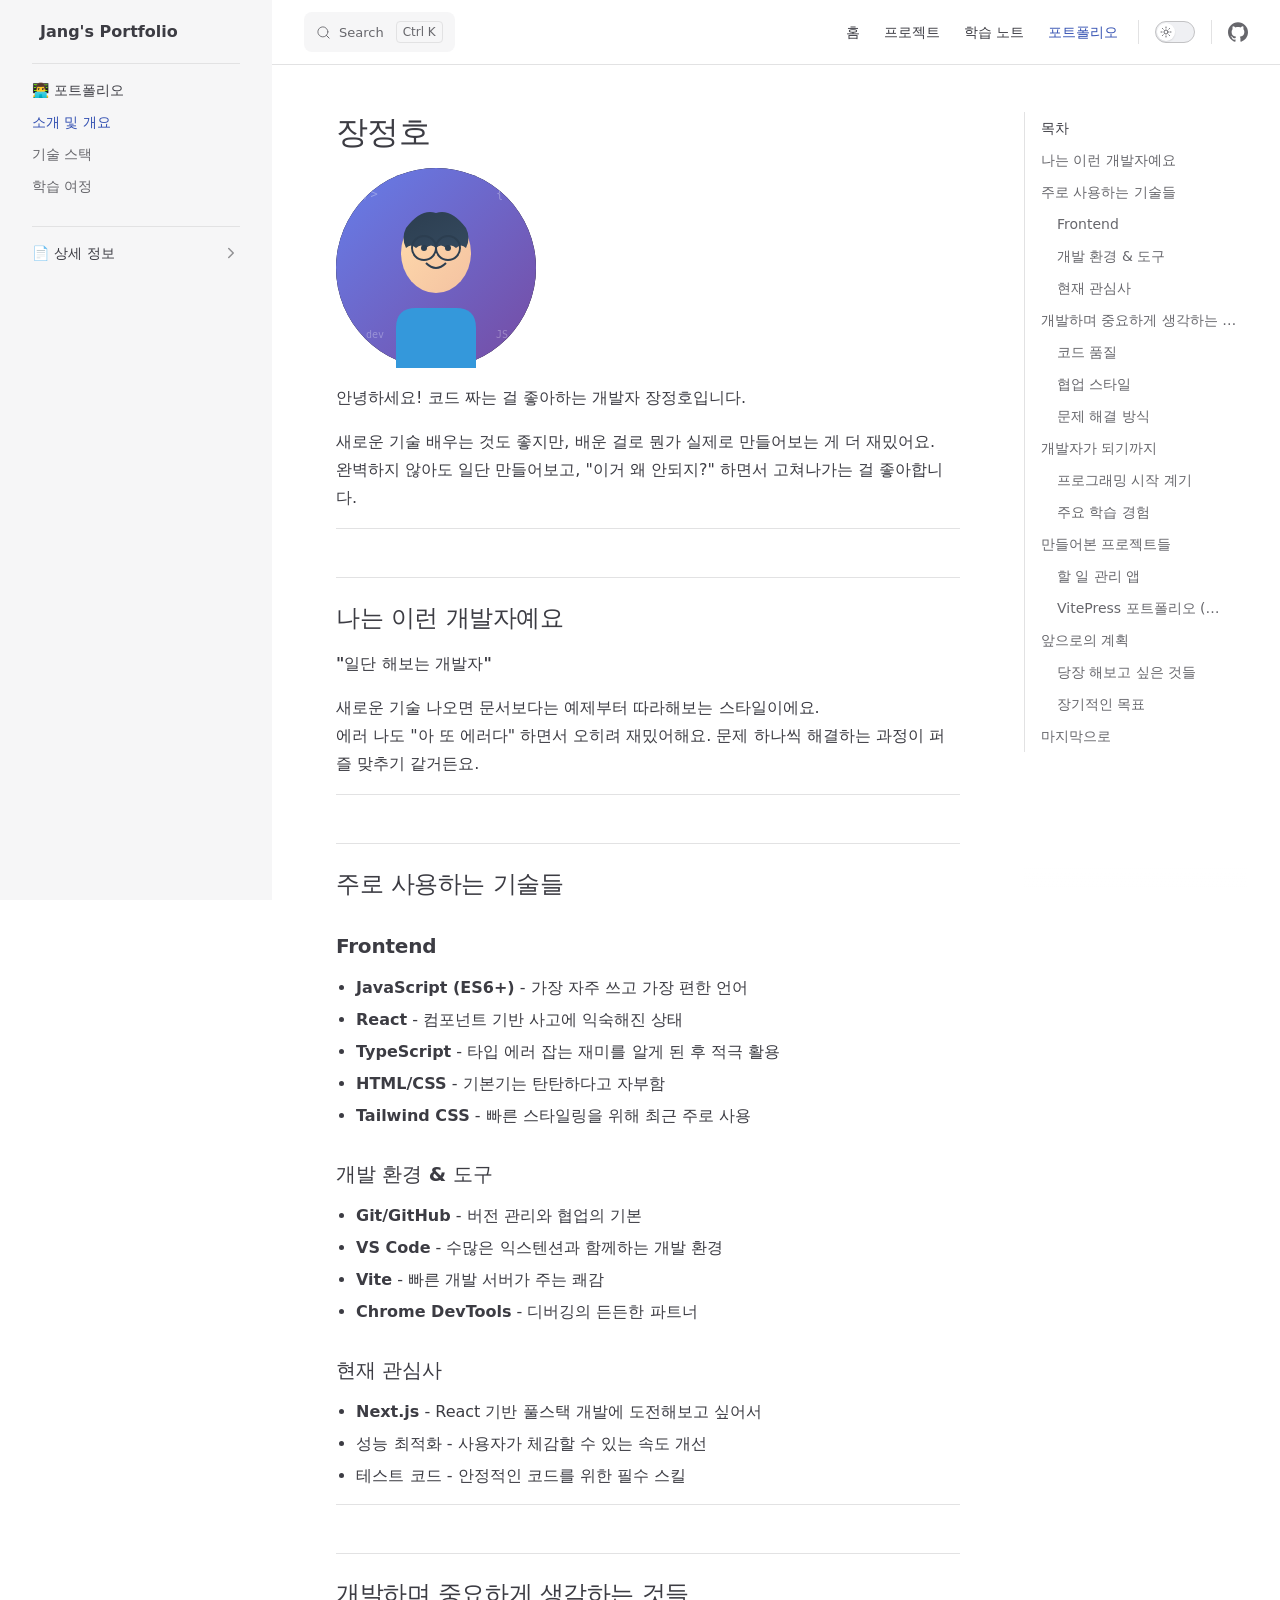
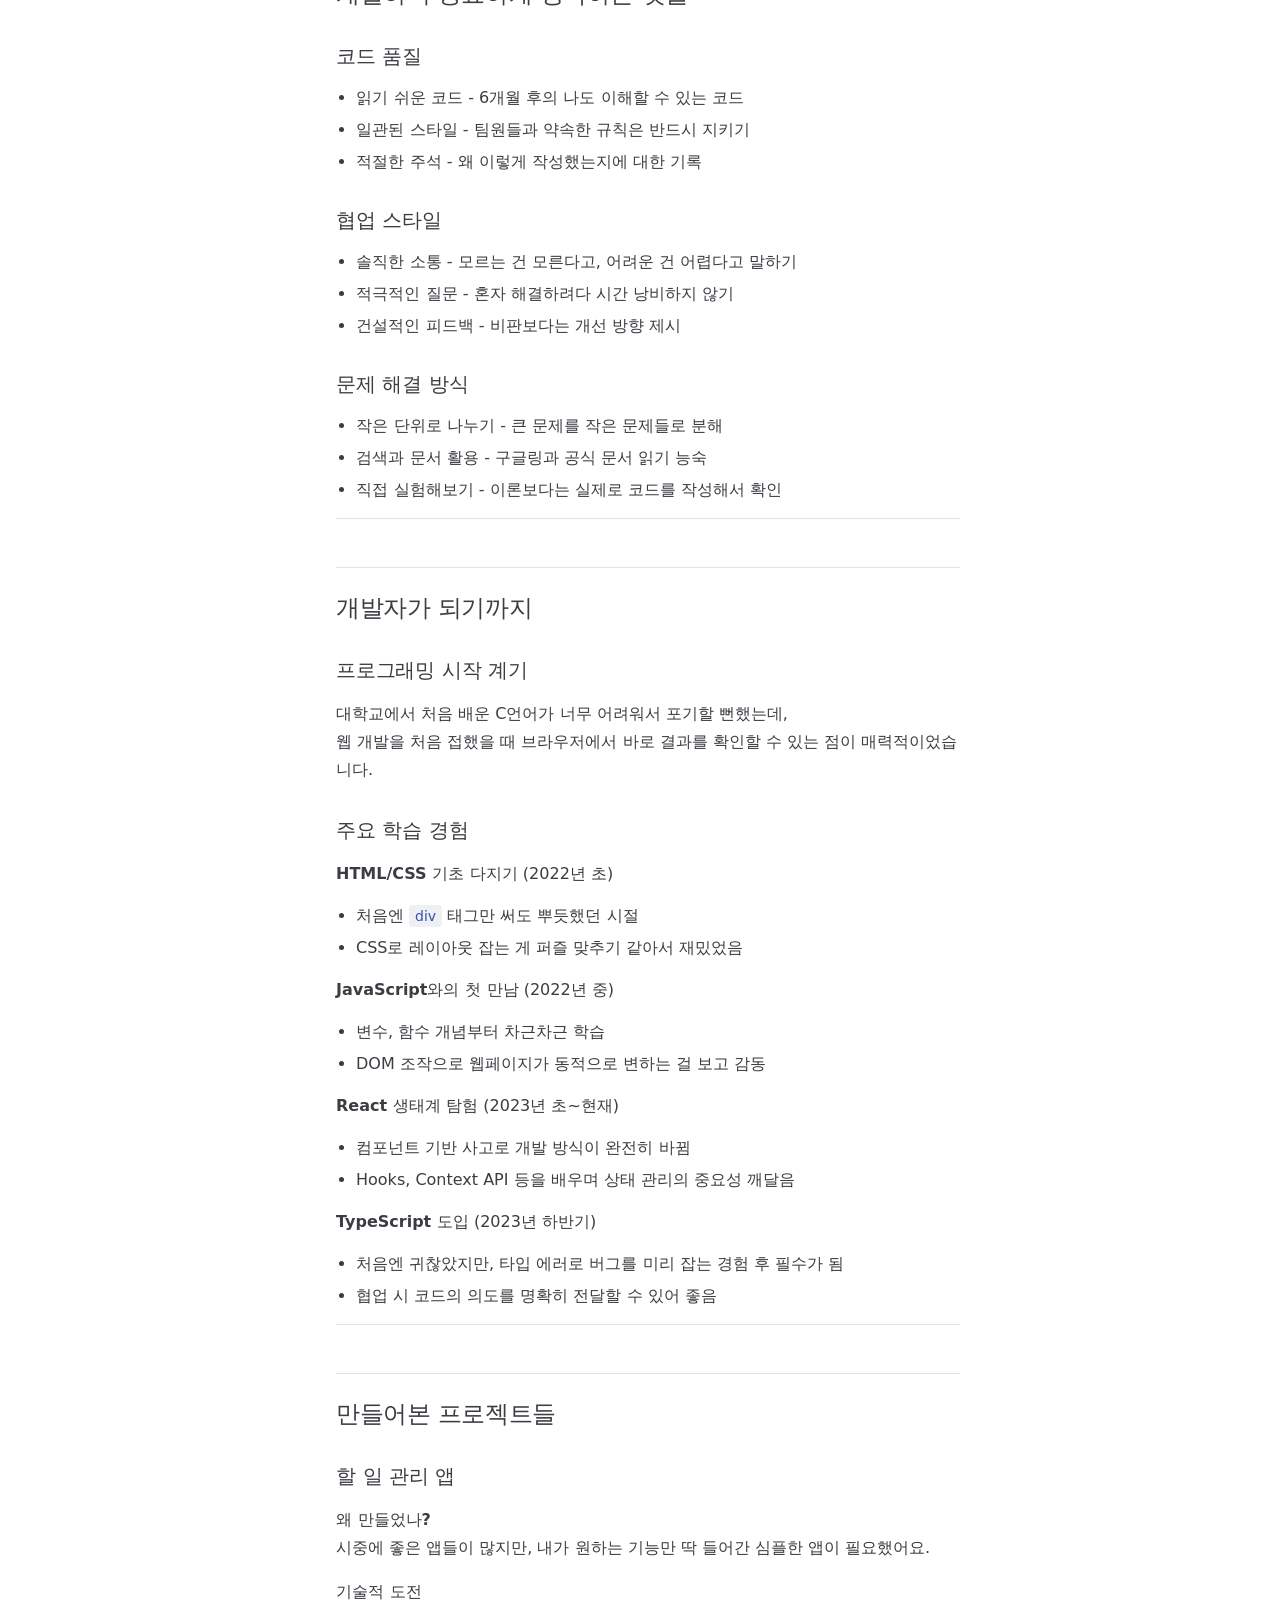
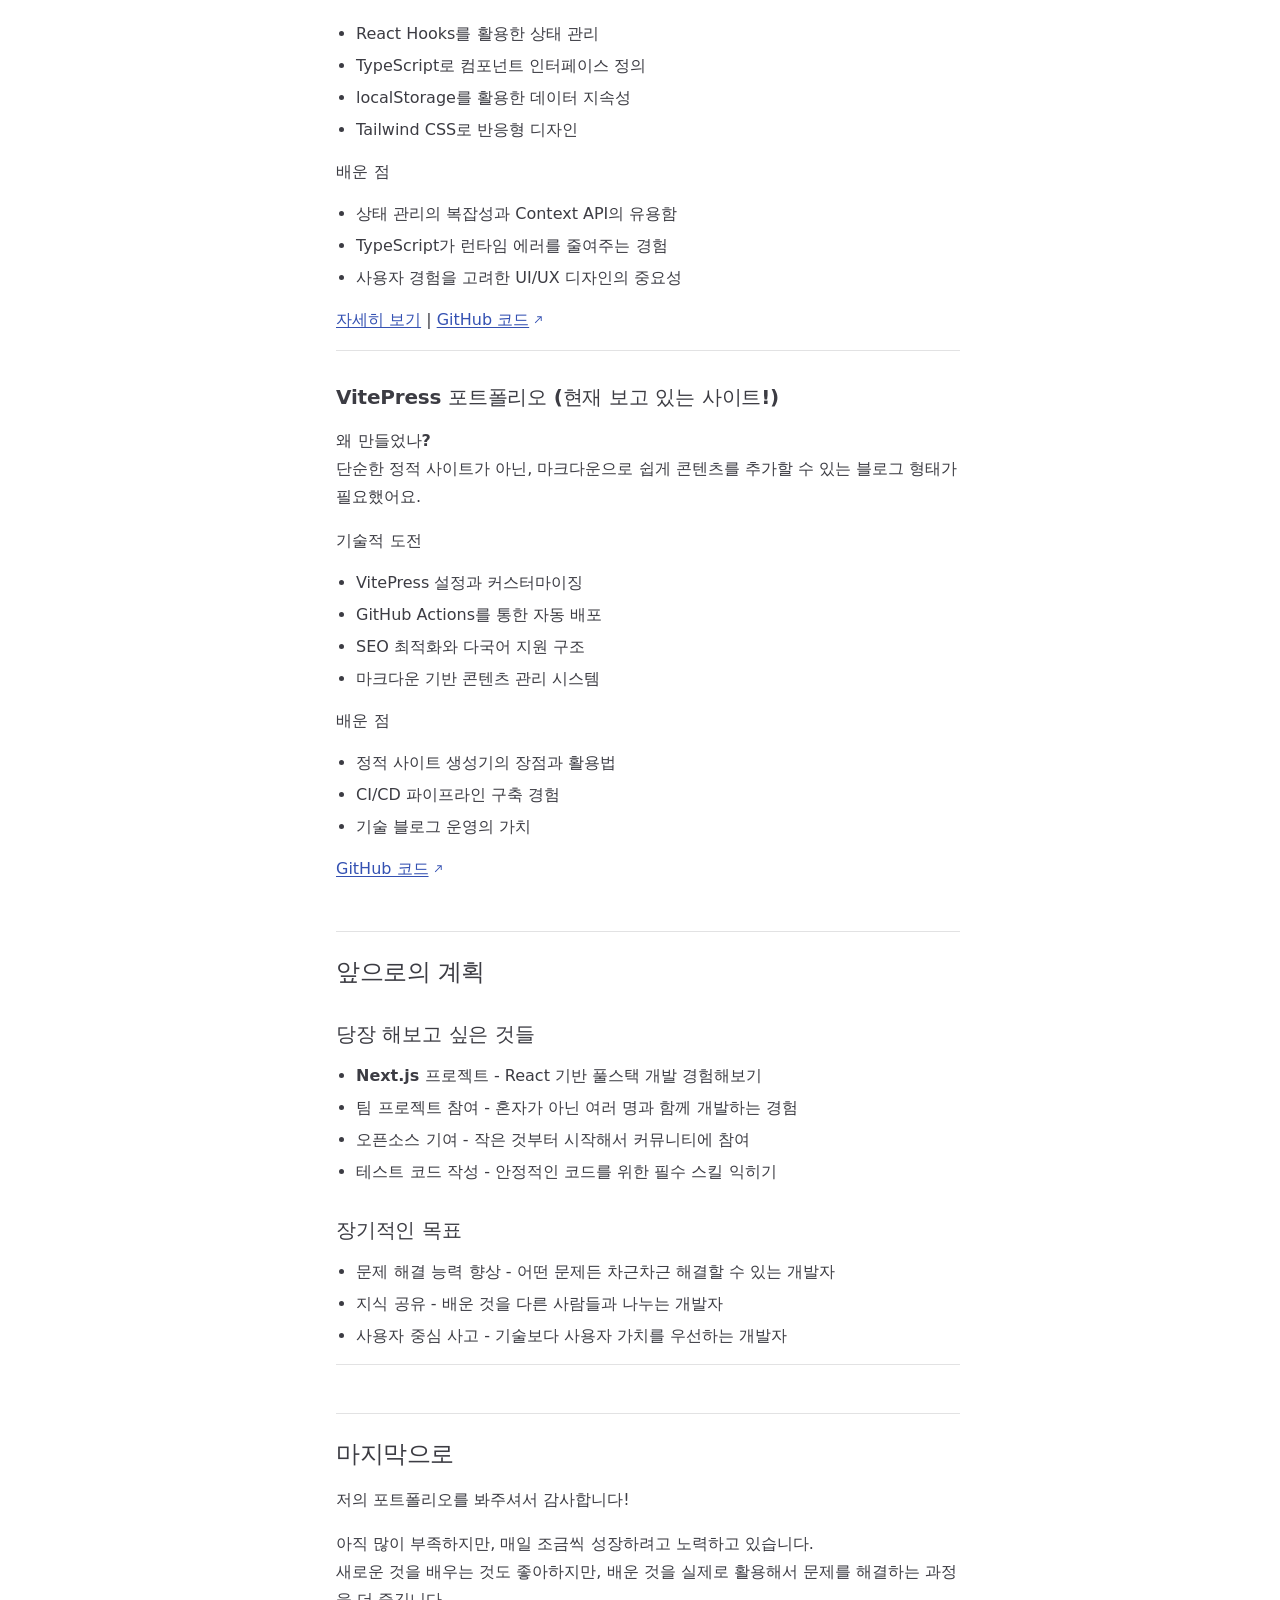
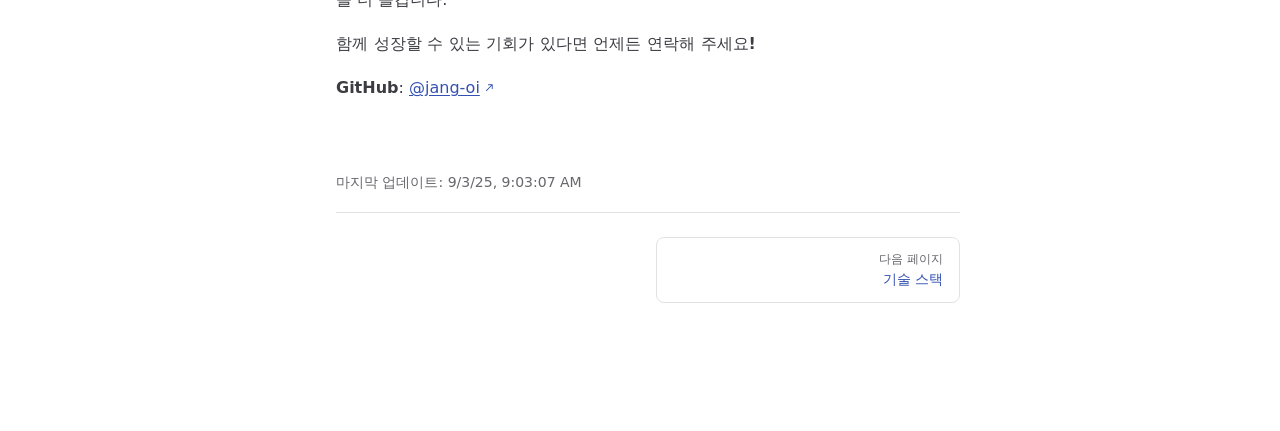
==== commit aa2dfe29: "deploy: Jang-oi/oi-dev@97895a9b8c515170d509ea855f525309ad7c844c" ====
--- a/portfolio/index.html
+++ b/portfolio/index.html
@@ -3,29 +3,29 @@
   <head>
     <meta charset="utf-8">
     <meta name="viewport" content="width=device-width,initial-scale=1">
-    <title>👨‍💻 포트폴리오 | Jang's Portfolio</title>
+    <title>장정호 | Jang's Portfolio</title>
     <meta name="description" content="개발자 장정호의 포트폴리오 및 기술 기록 블로그입니다.">
     <meta name="generator" content="VitePress v2.0.0-alpha.12">
-    <link rel="preload stylesheet" href="/assets/style.pQQElTRj.css" as="style">
+    <link rel="preload stylesheet" href="/assets/style.Bdne3Ozy.css" as="style">
     <link rel="preload stylesheet" href="/vp-icons.css" as="style">
     
-    <script type="module" src="/assets/app.Jezy72CZ.js"></script>
+    <script type="module" src="/assets/app.CIM_ez_w.js"></script>
     <link rel="preload" href="/assets/inter-roman-latin.Di8DUHzh.woff2" as="font" type="font/woff2" crossorigin="">
-    <link rel="modulepreload" href="/assets/chunks/theme.BMg2_V6s.js">
+    <link rel="modulepreload" href="/assets/chunks/theme.CsT0ePPT.js">
     <link rel="modulepreload" href="/assets/chunks/framework.5ZZXabC7.js">
-    <link rel="modulepreload" href="/assets/portfolio_index.md.D_2FNVVu.lean.js">
+    <link rel="modulepreload" href="/assets/portfolio_index.md.BmseHtfp.lean.js">
     <meta name="author" content="장정호">
     <meta name="keywords" content="프론트엔드, 개발자, React, TypeScript, JavaScript, 포트폴리오">
     <meta property="og:title" content="Jang's Portfolio">
     <meta property="og:description" content="개발자 장정호의 포트폴리오 및 기술 기록 블로그입니다.">
     <meta property="og:type" content="website">
     <link rel="icon" href="/favicon.ico">
-    <script id="check-dark-mode">(()=>{const e=localStorage.getItem("vitepress-theme-appearance")||"dark",a=window.matchMedia("(prefers-color-scheme: dark)").matches;(!e||e==="auto"?a:e==="dark")&&document.documentElement.classList.add("dark")})();</script>
+    <script id="check-dark-mode">(()=>{const e=localStorage.getItem("vitepress-theme-appearance")||"auto",a=window.matchMedia("(prefers-color-scheme: dark)").matches;(!e||e==="auto"?a:e==="dark")&&document.documentElement.classList.add("dark")})();</script>
     <script id="check-mac-os">document.documentElement.classList.toggle("mac",/Mac|iPhone|iPod|iPad/i.test(navigator.platform));</script>
   </head>
   <body>
-    <div id="app"><div class="Layout" data-v-1df9f90f><!--[--><!--]--><!--[--><span tabindex="-1" data-v-0b0ada53></span><a href="#VPContent" class="VPSkipLink visually-hidden" data-v-0b0ada53>Skip to content</a><!--]--><!----><header class="VPNav" data-v-1df9f90f data-v-9f75dce3><div class="VPNavBar" data-v-9f75dce3 data-v-2a96a3d0><div class="wrapper" data-v-2a96a3d0><div class="container" data-v-2a96a3d0><div class="title" data-v-2a96a3d0><div class="VPNavBarTitle has-sidebar" data-v-2a96a3d0 data-v-1e38c6bc><a class="title" href="/" data-v-1e38c6bc><!--[--><!--]--><!--[--><img class="VPImage logo" src="/logo.png" alt data-v-8426fc1a><!--]--><span data-v-1e38c6bc>Jang's Portfolio</span><!--[--><!--]--></a></div></div><div class="content" data-v-2a96a3d0><div class="content-body" data-v-2a96a3d0><!--[--><!--]--><div class="VPNavBarSearch search" data-v-2a96a3d0><!--[--><!----><div id="local-search"><button type="button" aria-label="Search" aria-keyshortcuts="/ control+k meta+k" class="DocSearch DocSearch-Button"><span class="DocSearch-Button-Container"><span class="vpi-search DocSearch-Search-Icon"></span><span class="DocSearch-Button-Placeholder">Search</span></span><span class="DocSearch-Button-Keys"><kbd class="DocSearch-Button-Key"></kbd><kbd class="DocSearch-Button-Key"></kbd></span></button></div><!--]--></div><nav aria-labelledby="main-nav-aria-label" class="VPNavBarMenu menu" data-v-2a96a3d0 data-v-39714824><span id="main-nav-aria-label" class="visually-hidden" data-v-39714824> Main Navigation </span><!--[--><!--[--><a class="VPLink link VPNavBarMenuLink" href="/" tabindex="0" data-v-39714824 data-v-e56f3d57><!--[--><span data-v-e56f3d57>🏠 홈</span><!--]--></a><!--]--><!--[--><a class="VPLink link VPNavBarMenuLink" href="/projects/" tabindex="0" data-v-39714824 data-v-e56f3d57><!--[--><span data-v-e56f3d57>🚀 프로젝트</span><!--]--></a><!--]--><!--[--><a class="VPLink link VPNavBarMenuLink" href="/study/" tabindex="0" data-v-39714824 data-v-e56f3d57><!--[--><span data-v-e56f3d57>📚 학습 노트</span><!--]--></a><!--]--><!--[--><a class="VPLink link VPNavBarMenuLink active" href="/portfolio/" tabindex="0" data-v-39714824 data-v-e56f3d57><!--[--><span data-v-e56f3d57>👨‍💻 포트폴리오</span><!--]--></a><!--]--><!--]--></nav><!----><div class="VPNavBarAppearance appearance" data-v-2a96a3d0 data-v-6c893767><button class="VPSwitch VPSwitchAppearance" type="button" role="switch" title aria-checked="true" data-v-6c893767 data-v-5337faa4 data-v-1d5665e3><span class="check" data-v-1d5665e3><span class="icon" data-v-1d5665e3><!--[--><span class="vpi-sun sun" data-v-5337faa4></span><span class="vpi-moon moon" data-v-5337faa4></span><!--]--></span></span></button></div><div class="VPSocialLinks VPNavBarSocialLinks social-links" data-v-2a96a3d0 data-v-0394ad82 data-v-d07f11e6><!--[--><a class="VPSocialLink no-icon" href="https://github.com/jang-oi" aria-label="github" target="_blank" rel="me noopener" data-v-d07f11e6 data-v-591a6b30><span class="vpi-social-github"></span></a><!--]--></div><div class="VPFlyout VPNavBarExtra extra" data-v-2a96a3d0 data-v-bb2aa2f0 data-v-42cb505d><button type="button" class="button" aria-haspopup="true" aria-expanded="false" aria-label="extra navigation" data-v-42cb505d><span class="vpi-more-horizontal icon" data-v-42cb505d></span></button><div class="menu" data-v-42cb505d><div class="VPMenu" data-v-42cb505d data-v-25a6cce8><!----><!--[--><!--[--><!----><div class="group" data-v-bb2aa2f0><div class="item appearance" data-v-bb2aa2f0><p class="label" data-v-bb2aa2f0>다크 모드</p><div class="appearance-action" data-v-bb2aa2f0><button class="VPSwitch VPSwitchAppearance" type="button" role="switch" title aria-checked="true" data-v-bb2aa2f0 data-v-5337faa4 data-v-1d5665e3><span class="check" data-v-1d5665e3><span class="icon" data-v-1d5665e3><!--[--><span class="vpi-sun sun" data-v-5337faa4></span><span class="vpi-moon moon" data-v-5337faa4></span><!--]--></span></span></button></div></div></div><div class="group" data-v-bb2aa2f0><div class="item social-links" data-v-bb2aa2f0><div class="VPSocialLinks social-links-list" data-v-bb2aa2f0 data-v-d07f11e6><!--[--><a class="VPSocialLink no-icon" href="https://github.com/jang-oi" aria-label="github" target="_blank" rel="me noopener" data-v-d07f11e6 data-v-591a6b30><span class="vpi-social-github"></span></a><!--]--></div></div></div><!--]--><!--]--></div></div></div><!--[--><!--]--><button type="button" class="VPNavBarHamburger hamburger" aria-label="mobile navigation" aria-expanded="false" aria-controls="VPNavScreen" data-v-2a96a3d0 data-v-e5dd9c1c><span class="container" data-v-e5dd9c1c><span class="top" data-v-e5dd9c1c></span><span class="middle" data-v-e5dd9c1c></span><span class="bottom" data-v-e5dd9c1c></span></span></button></div></div></div></div><div class="divider" data-v-2a96a3d0><div class="divider-line" data-v-2a96a3d0></div></div></div><!----></header><div class="VPLocalNav has-sidebar empty" data-v-1df9f90f data-v-8acdfeb5><div class="container" data-v-8acdfeb5><button class="menu" aria-expanded="false" aria-controls="VPSidebarNav" data-v-8acdfeb5><span class="vpi-align-left menu-icon" data-v-8acdfeb5></span><span class="menu-text" data-v-8acdfeb5>메뉴</span></button><div class="VPLocalNavOutlineDropdown" style="--vp-vh:0px;" data-v-8acdfeb5 data-v-0bf0e06f><button data-v-0bf0e06f>맨 위로 돌아가기</button><!----></div></div></div><aside class="VPSidebar" data-v-1df9f90f data-v-e7c6e512><div class="curtain" data-v-e7c6e512></div><nav class="nav" id="VPSidebarNav" aria-labelledby="sidebar-aria-label" tabindex="-1" data-v-e7c6e512><span class="visually-hidden" id="sidebar-aria-label" data-v-e7c6e512> Sidebar Navigation </span><!--[--><!--]--><!--[--><div class="no-transition group" data-v-8d50c081><section class="VPSidebarItem level-0 has-active" data-v-8d50c081 data-v-d81de50c><div class="item" role="button" tabindex="0" data-v-d81de50c><div class="indicator" data-v-d81de50c></div><h2 class="text" data-v-d81de50c>👨‍💻 포트폴리오</h2><!----></div><div class="items" data-v-d81de50c><!--[--><div class="VPSidebarItem level-1 is-link" data-v-d81de50c data-v-d81de50c><div class="item" data-v-d81de50c><div class="indicator" data-v-d81de50c></div><a class="VPLink link link" href="/portfolio/" data-v-d81de50c><!--[--><p class="text" data-v-d81de50c>소개 및 개요</p><!--]--></a><!----></div><!----></div><div class="VPSidebarItem level-1 is-link" data-v-d81de50c data-v-d81de50c><div class="item" data-v-d81de50c><div class="indicator" data-v-d81de50c></div><a class="VPLink link link" href="/portfolio/tech-stack.html" data-v-d81de50c><!--[--><p class="text" data-v-d81de50c>기술 스택</p><!--]--></a><!----></div><!----></div><div class="VPSidebarItem level-1 is-link" data-v-d81de50c data-v-d81de50c><div class="item" data-v-d81de50c><div class="indicator" data-v-d81de50c></div><a class="VPLink link link" href="/portfolio/learning-journey.html" data-v-d81de50c><!--[--><p class="text" data-v-d81de50c>학습 여정</p><!--]--></a><!----></div><!----></div><!--]--></div></section></div><div class="no-transition group" data-v-8d50c081><section class="VPSidebarItem level-0 collapsible collapsed" data-v-8d50c081 data-v-d81de50c><div class="item" role="button" tabindex="0" data-v-d81de50c><div class="indicator" data-v-d81de50c></div><h2 class="text" data-v-d81de50c>📄 상세 정보</h2><div class="caret" role="button" aria-label="toggle section" tabindex="0" data-v-d81de50c><span class="vpi-chevron-right caret-icon" data-v-d81de50c></span></div></div><div class="items" data-v-d81de50c><!--[--><div class="VPSidebarItem level-1 is-link" data-v-d81de50c data-v-d81de50c><div class="item" data-v-d81de50c><div class="indicator" data-v-d81de50c></div><a class="VPLink link link" href="/portfolio/experience.html" data-v-d81de50c><!--[--><p class="text" data-v-d81de50c>경력 및 경험</p><!--]--></a><!----></div><!----></div><div class="VPSidebarItem level-1 is-link" data-v-d81de50c data-v-d81de50c><div class="item" data-v-d81de50c><div class="indicator" data-v-d81de50c></div><a class="VPLink link link" href="/portfolio/achievements.html" data-v-d81de50c><!--[--><p class="text" data-v-d81de50c>성과 및 성취</p><!--]--></a><!----></div><!----></div><div class="VPSidebarItem level-1 is-link" data-v-d81de50c data-v-d81de50c><div class="item" data-v-d81de50c><div class="indicator" data-v-d81de50c></div><a class="VPLink link link" href="/portfolio/philosophy.html" data-v-d81de50c><!--[--><p class="text" data-v-d81de50c>개발 철학</p><!--]--></a><!----></div><!----></div><!--]--></div></section></div><!--]--><!--[--><!--]--></nav></aside><div class="VPContent has-sidebar" id="VPContent" data-v-1df9f90f data-v-aff0b8d7><div class="VPDoc has-sidebar has-aside" data-v-aff0b8d7 data-v-7011f0d8><!--[--><!--]--><div class="container" data-v-7011f0d8><div class="aside" data-v-7011f0d8><div class="aside-curtain" data-v-7011f0d8></div><div class="aside-container" data-v-7011f0d8><div class="aside-content" data-v-7011f0d8><div class="VPDocAside" data-v-7011f0d8 data-v-3f215769><!--[--><!--]--><!--[--><!--]--><nav aria-labelledby="doc-outline-aria-label" class="VPDocAsideOutline" data-v-3f215769 data-v-60d5052e><div class="content" data-v-60d5052e><div class="outline-marker" data-v-60d5052e></div><div aria-level="2" class="outline-title" id="doc-outline-aria-label" role="heading" data-v-60d5052e>목차</div><ul class="VPDocOutlineItem root" data-v-60d5052e data-v-2d0bdf9b><!--[--><!--]--></ul></div></nav><!--[--><!--]--><div class="spacer" data-v-3f215769></div><!--[--><!--]--><!----><!--[--><!--]--><!--[--><!--]--></div></div></div></div><div class="content" data-v-7011f0d8><div class="content-container" data-v-7011f0d8><!--[--><!--]--><main class="main" data-v-7011f0d8><div style="position:relative;" class="vp-doc _portfolio_ external-link-icon-enabled" data-v-7011f0d8><div><h1 id="👨‍💻-포트폴리오" tabindex="-1">👨‍💻 포트폴리오 <a class="header-anchor" href="#👨‍💻-포트폴리오" aria-label="Permalink to “👨‍💻 포트폴리오”">​</a></h1><p><img src="/profile.svg" alt="프로필 이미지"></p><p>안녕하세요! <strong>코드로 문제를 해결하는 것을 좋아하는 개발자 장정호</strong>입니다.</p><p>새로운 기술을 배우는 것보다는, 배운 기술로 실제 문제를 해결하는 과정에서 더 큰 즐거움을 느낍니다.<br> 완벽하지 않더라도 일단 만들어보고, 개선해나가는 방식을 선호합니다.</p><hr><h2 id="🎯-개발-정체성" tabindex="-1">🎯 개발 정체성 <a class="header-anchor" href="#🎯-개발-정체성" aria-label="Permalink to “🎯 개발 정체성”">​</a></h2><p><strong>&quot;일단 만들어보는 개발자&quot;</strong></p><p>새로운 기술이 나오면 문서부터 읽는 것보다, 간단한 예제부터 만들어보며 익히는 스타일입니다.<br> 에러가 나도 당황하지 않고, 문제를 하나씩 해결해나가는 과정을 즐깁니다.</p><hr><h2 id="🛠️-주로-사용하는-기술들" tabindex="-1">🛠️ 주로 사용하는 기술들 <a class="header-anchor" href="#🛠️-주로-사용하는-기술들" aria-label="Permalink to “🛠️ 주로 사용하는 기술들”">​</a></h2><h3 id="💻-frontend" tabindex="-1">💻 Frontend <a class="header-anchor" href="#💻-frontend" aria-label="Permalink to “💻 Frontend”">​</a></h3><ul><li><strong>JavaScript (ES6+)</strong> - 가장 자주 쓰고 가장 편한 언어</li><li><strong>React</strong> - 컴포넌트 기반 사고에 익숙해진 상태</li><li><strong>TypeScript</strong> - 타입 에러 잡는 재미를 알게 된 후 적극 활용</li><li><strong>HTML/CSS</strong> - 기본기는 탄탄하다고 자부함</li><li><strong>Tailwind CSS</strong> - 빠른 스타일링을 위해 최근 주로 사용</li></ul><h3 id="🔧-개발-환경-도구" tabindex="-1">🔧 개발 환경 &amp; 도구 <a class="header-anchor" href="#🔧-개발-환경-도구" aria-label="Permalink to “🔧 개발 환경 &amp; 도구”">​</a></h3><ul><li><strong>Git/GitHub</strong> - 버전 관리와 협업의 기본</li><li><strong>VS Code</strong> - 수많은 익스텐션과 함께하는 개발 환경</li><li><strong>Vite</strong> - 빠른 개발 서버가 주는 쾌감</li><li><strong>Chrome DevTools</strong> - 디버깅의 든든한 파트너</li></ul><h3 id="📚-현재-관심사" tabindex="-1">📚 현재 관심사 <a class="header-anchor" href="#📚-현재-관심사" aria-label="Permalink to “📚 현재 관심사”">​</a></h3><ul><li><strong>Next.js</strong> - React 기반 풀스택 개발에 도전해보고 싶어서</li><li><strong>성능 최적화</strong> - 사용자가 체감할 수 있는 속도 개선</li><li><strong>테스트 코드</strong> - 안정적인 코드를 위한 필수 스킬</li></ul><hr><h2 id="💡-개발하며-중요하게-생각하는-것들" tabindex="-1">💡 개발하며 중요하게 생각하는 것들 <a class="header-anchor" href="#💡-개발하며-중요하게-생각하는-것들" aria-label="Permalink to “💡 개발하며 중요하게 생각하는 것들”">​</a></h2><h3 id="🎯-코드-품질" tabindex="-1">🎯 코드 품질 <a class="header-anchor" href="#🎯-코드-품질" aria-label="Permalink to “🎯 코드 품질”">​</a></h3><ul><li><strong>읽기 쉬운 코드</strong> - 6개월 후의 나도 이해할 수 있는 코드</li><li><strong>일관된 스타일</strong> - 팀원들과 약속한 규칙은 반드시 지키기</li><li><strong>적절한 주석</strong> - 왜 이렇게 작성했는지에 대한 기록</li></ul><h3 id="🤝-협업-스타일" tabindex="-1">🤝 협업 스타일 <a class="header-anchor" href="#🤝-협업-스타일" aria-label="Permalink to “🤝 협업 스타일”">​</a></h3><ul><li><strong>솔직한 소통</strong> - 모르는 건 모른다고, 어려운 건 어렵다고 말하기</li><li><strong>적극적인 질문</strong> - 혼자 해결하려다 시간 낭비하지 않기</li><li><strong>건설적인 피드백</strong> - 비판보다는 개선 방향 제시</li></ul><h3 id="🚀-문제-해결-방식" tabindex="-1">🚀 문제 해결 방식 <a class="header-anchor" href="#🚀-문제-해결-방식" aria-label="Permalink to “🚀 문제 해결 방식”">​</a></h3><ul><li><strong>작은 단위로 나누기</strong> - 큰 문제를 작은 문제들로 분해</li><li><strong>검색과 문서 활용</strong> - 구글링과 공식 문서 읽기 능숙</li><li><strong>직접 실험해보기</strong> - 이론보다는 실제로 코드를 작성해서 확인</li></ul><hr><h2 id="📈-개발자가-되기까지" tabindex="-1">📈 개발자가 되기까지 <a class="header-anchor" href="#📈-개발자가-되기까지" aria-label="Permalink to “📈 개발자가 되기까지”">​</a></h2><h3 id="🎯-프로그래밍-시작-계기" tabindex="-1">🎯 프로그래밍 시작 계기 <a class="header-anchor" href="#🎯-프로그래밍-시작-계기" aria-label="Permalink to “🎯 프로그래밍 시작 계기”">​</a></h3><p>대학교에서 처음 배운 C언어가 너무 어려워서 포기할 뻔했는데,<br> 웹 개발을 처음 접했을 때 브라우저에서 바로 결과를 확인할 수 있는 점이 매력적이었습니다.</p><h3 id="💪-주요-학습-경험" tabindex="-1">💪 주요 학습 경험 <a class="header-anchor" href="#💪-주요-학습-경험" aria-label="Permalink to “💪 주요 학습 경험”">​</a></h3><p><strong>HTML/CSS 기초 다지기</strong> (2022년 초)</p><ul><li>처음엔 <code>div</code> 태그만 써도 뿌듯했던 시절</li><li>CSS로 레이아웃 잡는 게 퍼즐 맞추기 같아서 재밌었음</li></ul><p><strong>JavaScript와의 첫 만남</strong> (2022년 중)</p><ul><li>변수, 함수 개념부터 차근차근 학습</li><li>DOM 조작으로 웹페이지가 동적으로 변하는 걸 보고 감동</li></ul><p><strong>React 생태계 탐험</strong> (2023년 초~현재)</p><ul><li>컴포넌트 기반 사고로 개발 방식이 완전히 바뀜</li><li>Hooks, Context API 등을 배우며 상태 관리의 중요성 깨달음</li></ul><p><strong>TypeScript 도입</strong> (2023년 하반기)</p><ul><li>처음엔 귀찮았지만, 타입 에러로 버그를 미리 잡는 경험 후 필수가 됨</li><li>협업 시 코드의 의도를 명확히 전달할 수 있어 좋음</li></ul><hr><h2 id="🚀-만들어본-프로젝트들" tabindex="-1">🚀 만들어본 프로젝트들 <a class="header-anchor" href="#🚀-만들어본-프로젝트들" aria-label="Permalink to “🚀 만들어본 프로젝트들”">​</a></h2><h3 id="할-일-관리-앱" tabindex="-1">할 일 관리 앱 <a class="header-anchor" href="#할-일-관리-앱" aria-label="Permalink to “할 일 관리 앱”">​</a></h3><p><strong>왜 만들었나?</strong><br> 시중에 좋은 앱들이 많지만, 내가 원하는 기능만 딱 들어간 심플한 앱이 필요했어요.</p><p><strong>기술적 도전</strong></p><ul><li>React Hooks를 활용한 상태 관리</li><li>TypeScript로 컴포넌트 인터페이스 정의</li><li>localStorage를 활용한 데이터 지속성</li><li>Tailwind CSS로 반응형 디자인</li></ul><p><strong>배운 점</strong></p><ul><li>상태 관리의 복잡성과 Context API의 유용함</li><li>TypeScript가 런타임 에러를 줄여주는 경험</li><li>사용자 경험을 고려한 UI/UX 디자인의 중요성</li></ul><p><a href="/projects/todo-app.html">📂 자세히 보기</a> | <a href="https://github.com/jang-oi/todo-app" target="_blank" rel="noreferrer">🔗 GitHub 코드</a></p><hr><h3 id="vitepress-포트폴리오-현재-보고-있는-사이트" tabindex="-1">VitePress 포트폴리오 (현재 보고 있는 사이트!) <a class="header-anchor" href="#vitepress-포트폴리오-현재-보고-있는-사이트" aria-label="Permalink to “VitePress 포트폴리오 (현재 보고 있는 사이트!)”">​</a></h3><p><strong>왜 만들었나?</strong><br> 단순한 정적 사이트가 아닌, 마크다운으로 쉽게 콘텐츠를 추가할 수 있는 블로그 형태가 필요했어요.</p><p><strong>기술적 도전</strong></p><ul><li>VitePress 설정과 커스터마이징</li><li>GitHub Actions를 통한 자동 배포</li><li>SEO 최적화와 다국어 지원 구조</li><li>마크다운 기반 콘텐츠 관리 시스템</li></ul><p><strong>배운 점</strong></p><ul><li>정적 사이트 생성기의 장점과 활용법</li><li>CI/CD 파이프라인 구축 경험</li><li>기술 블로그 운영의 가치</li></ul><p><a href="https://github.com/jang-oi/portfolio" target="_blank" rel="noreferrer">🔗 GitHub 코드</a></p><h2 id="🎯-앞으로의-계획" tabindex="-1">🎯 앞으로의 계획 <a class="header-anchor" href="#🎯-앞으로의-계획" aria-label="Permalink to “🎯 앞으로의 계획”">​</a></h2><h3 id="🔥-당장-해보고-싶은-것들" tabindex="-1">🔥 당장 해보고 싶은 것들 <a class="header-anchor" href="#🔥-당장-해보고-싶은-것들" aria-label="Permalink to “🔥 당장 해보고 싶은 것들”">​</a></h3><ul><li><strong>Next.js 프로젝트</strong> - React 기반 풀스택 개발 경험해보기</li><li><strong>팀 프로젝트 참여</strong> - 혼자가 아닌 여러 명과 함께 개발하는 경험</li><li><strong>오픈소스 기여</strong> - 작은 것부터 시작해서 커뮤니티에 참여</li><li><strong>테스트 코드 작성</strong> - 안정적인 코드를 위한 필수 스킬 익히기</li></ul><h3 id="🌱-장기적인-목표" tabindex="-1">🌱 장기적인 목표 <a class="header-anchor" href="#🌱-장기적인-목표" aria-label="Permalink to “🌱 장기적인 목표”">​</a></h3><ul><li><strong>문제 해결 능력 향상</strong> - 어떤 문제든 차근차근 해결할 수 있는 개발자</li><li><strong>지식 공유</strong> - 배운 것을 다른 사람들과 나누는 개발자</li><li><strong>사용자 중심 사고</strong> - 기술보다 사용자 가치를 우선하는 개발자</li></ul><hr><h2 id="💌-마지막으로" tabindex="-1">💌 마지막으로 <a class="header-anchor" href="#💌-마지막으로" aria-label="Permalink to “💌 마지막으로”">​</a></h2><p>저의 포트폴리오를 봐주셔서 감사합니다!</p><p>아직 많이 부족하지만, 매일 조금씩 성장하려고 노력하고 있습니다.<br> 새로운 것을 배우는 것도 좋아하지만, 배운 것을 실제로 활용해서 문제를 해결하는 과정을 더 즐깁니다.</p><p><strong>함께 성장할 수 있는 기회가 있다면 언제든 연락해 주세요! 🚀</strong></p><p>📧 <strong>GitHub</strong>: <a href="https://github.com/jang-oi" target="_blank" rel="noreferrer">@jang-oi</a></p></div></div></main><footer class="VPDocFooter" data-v-7011f0d8 data-v-e257564d><!--[--><!--]--><div class="edit-info" data-v-e257564d><div class="edit-link" data-v-e257564d><a class="VPLink link vp-external-link-icon no-icon edit-link-button" href="https://github.com/jang-oi/portfolio/edit/main/portfolio/index.md" target="_blank" rel="noreferrer" data-v-e257564d><!--[--><span class="vpi-square-pen edit-link-icon" data-v-e257564d></span> 이 페이지 편집하기<!--]--></a></div><div class="last-updated" data-v-e257564d><p class="VPLastUpdated" data-v-e257564d data-v-e98dd255>마지막 업데이트: <time datetime="2025-09-03T04:20:56.000Z" data-v-e98dd255></time></p></div></div><nav class="prev-next" aria-labelledby="doc-footer-aria-label" data-v-e257564d><span class="visually-hidden" id="doc-footer-aria-label" data-v-e257564d>Pager</span><div class="pager" data-v-e257564d><!----></div><div class="pager" data-v-e257564d><a class="VPLink link pager-link next" href="/portfolio/tech-stack.html" data-v-e257564d><!--[--><span class="desc" data-v-e257564d>다음 페이지</span><span class="title" data-v-e257564d>기술 스택</span><!--]--></a></div></nav></footer><!--[--><!--]--></div></div></div><!--[--><!--]--></div></div><footer class="VPFooter has-sidebar" data-v-1df9f90f data-v-c3855bb3><div class="container" data-v-c3855bb3><p class="message" data-v-c3855bb3>MIT License로 배포됩니다.</p><p class="copyright" data-v-c3855bb3>Copyright © 2024 장정호 (Jang Jeong-Ho)</p></div></footer><!--[--><!--]--></div></div>
-    <script>window.__VP_HASH_MAP__=JSON.parse("{\"index.md\":\"Dg__4Tfr\",\"portfolio_index.md\":\"D_2FNVVu\",\"projects_index.md\":\"v1qnEq9r\",\"projects_todo-app.md\":\"FQgkEDPL\",\"study_index.md\":\"BoQBb9S3\",\"study_javascript-es6-features.md\":\"BWkFhMiT\"}");window.__VP_SITE_DATA__=JSON.parse("{\"lang\":\"en-US\",\"dir\":\"ltr\",\"title\":\"Jang's Portfolio\",\"description\":\"개발자 장정호의 포트폴리오 및 기술 기록 블로그입니다.\",\"base\":\"/\",\"head\":[],\"router\":{\"prefetchLinks\":true},\"appearance\":\"dark\",\"themeConfig\":{\"logo\":\"/logo.png\",\"siteTitle\":\"Jang's Portfolio\",\"nav\":[{\"text\":\"🏠 홈\",\"link\":\"/\"},{\"text\":\"🚀 프로젝트\",\"link\":\"/projects/\"},{\"text\":\"📚 학습 노트\",\"link\":\"/study/\"},{\"text\":\"👨‍💻 포트폴리오\",\"link\":\"/portfolio/\"}],\"sidebar\":{\"/projects/\":[{\"text\":\"🚀 프로젝트\",\"items\":[{\"text\":\"프로젝트 개요\",\"link\":\"/projects/\"},{\"text\":\"할 일 관리 앱\",\"link\":\"/projects/todo-app\"},{\"text\":\"VitePress 포트폴리오\",\"link\":\"/projects/portfolio-site\"}]},{\"text\":\"📊 프로젝트 분류\",\"collapsed\":true,\"items\":[{\"text\":\"Frontend 프로젝트\",\"link\":\"/projects/frontend/\"},{\"text\":\"Full Stack 프로젝트\",\"link\":\"/projects/fullstack/\"},{\"text\":\"진행 중인 프로젝트\",\"link\":\"/projects/ongoing/\"}]}],\"/study/\":[{\"text\":\"📚 학습 노트\",\"items\":[{\"text\":\"학습 개요\",\"link\":\"/study/\"}]},{\"text\":\"🌐 Frontend\",\"collapsed\":false,\"items\":[{\"text\":\"JavaScript\",\"collapsed\":false,\"items\":[{\"text\":\"ES6+ 핵심 정리\",\"link\":\"/study/javascript-es6-features\"},{\"text\":\"Promise와 async/await\",\"link\":\"/study/javascript-promises\"},{\"text\":\"모듈 시스템\",\"link\":\"/study/javascript-modules\"}]},{\"text\":\"TypeScript\",\"collapsed\":true,\"items\":[{\"text\":\"TypeScript 기초\",\"link\":\"/study/typescript-basics\"},{\"text\":\"고급 타입 시스템\",\"link\":\"/study/typescript-advanced\"}]},{\"text\":\"React\",\"collapsed\":true,\"items\":[{\"text\":\"React Hooks 심화\",\"link\":\"/study/react-hooks\"},{\"text\":\"Context API\",\"link\":\"/study/react-context\"},{\"text\":\"상태 관리\",\"link\":\"/study/react-state-management\"}]},{\"text\":\"CSS & Styling\",\"collapsed\":true,\"items\":[{\"text\":\"Tailwind CSS\",\"link\":\"/study/tailwind-css\"},{\"text\":\"CSS Grid & Flexbox\",\"link\":\"/study/css-layout\"},{\"text\":\"반응형 디자인\",\"link\":\"/study/responsive-design\"}]}]},{\"text\":\"🛠️ 개발 도구\",\"collapsed\":true,\"items\":[{\"text\":\"Git 워크플로우\",\"link\":\"/study/git-workflow\"},{\"text\":\"Vite vs Webpack\",\"link\":\"/study/build-tools\"},{\"text\":\"VS Code 활용법\",\"link\":\"/study/vscode-tips\"}]},{\"text\":\"📐 컴퓨터 과학\",\"collapsed\":true,\"items\":[{\"text\":\"알고리즘 & 자료구조\",\"link\":\"/study/algorithms\"},{\"text\":\"네트워크 기초\",\"link\":\"/study/network-basics\"},{\"text\":\"웹 성능 최적화\",\"link\":\"/study/web-performance\"}]}],\"/portfolio/\":[{\"text\":\"👨‍💻 포트폴리오\",\"items\":[{\"text\":\"소개 및 개요\",\"link\":\"/portfolio/\"},{\"text\":\"기술 스택\",\"link\":\"/portfolio/tech-stack\"},{\"text\":\"학습 여정\",\"link\":\"/portfolio/learning-journey\"}]},{\"text\":\"📄 상세 정보\",\"collapsed\":true,\"items\":[{\"text\":\"경력 및 경험\",\"link\":\"/portfolio/experience\"},{\"text\":\"성과 및 성취\",\"link\":\"/portfolio/achievements\"},{\"text\":\"개발 철학\",\"link\":\"/portfolio/philosophy\"}]}]},\"socialLinks\":[{\"icon\":\"github\",\"link\":\"https://github.com/jang-oi\"}],\"search\":{\"provider\":\"local\"},\"editLink\":{\"pattern\":\"https://github.com/jang-oi/portfolio/edit/main/:path\",\"text\":\"이 페이지 편집하기\"},\"lastUpdated\":{\"text\":\"마지막 업데이트\",\"formatOptions\":{\"dateStyle\":\"short\",\"timeStyle\":\"medium\"}},\"footer\":{\"message\":\"MIT License로 배포됩니다.\",\"copyright\":\"Copyright © 2024 장정호 (Jang Jeong-Ho)\"},\"outline\":{\"level\":[2,3],\"label\":\"목차\"},\"docFooter\":{\"prev\":\"이전 페이지\",\"next\":\"다음 페이지\"},\"darkModeSwitchLabel\":\"다크 모드\",\"lightModeSwitchTitle\":\"라이트 모드로 전환\",\"darkModeSwitchTitle\":\"다크 모드로 전환\",\"sidebarMenuLabel\":\"메뉴\",\"returnToTopLabel\":\"맨 위로 돌아가기\",\"externalLinkIcon\":true},\"locales\":{},\"scrollOffset\":134,\"cleanUrls\":false,\"additionalConfig\":{}}");</script>
+    <div id="app"><div class="Layout" data-v-1df9f90f><!--[--><!--]--><!--[--><span tabindex="-1" data-v-0b0ada53></span><a href="#VPContent" class="VPSkipLink visually-hidden" data-v-0b0ada53>Skip to content</a><!--]--><!----><header class="VPNav" data-v-1df9f90f data-v-9f75dce3><div class="VPNavBar" data-v-9f75dce3 data-v-2a96a3d0><div class="wrapper" data-v-2a96a3d0><div class="container" data-v-2a96a3d0><div class="title" data-v-2a96a3d0><div class="VPNavBarTitle has-sidebar" data-v-2a96a3d0 data-v-1e38c6bc><a class="title" href="/" data-v-1e38c6bc><!--[--><!--]--><!--[--><img class="VPImage logo" src="/logo.png" alt data-v-8426fc1a><!--]--><span data-v-1e38c6bc>Jang's Portfolio</span><!--[--><!--]--></a></div></div><div class="content" data-v-2a96a3d0><div class="content-body" data-v-2a96a3d0><!--[--><!--]--><div class="VPNavBarSearch search" data-v-2a96a3d0><!--[--><!----><div id="local-search"><button type="button" aria-label="Search" aria-keyshortcuts="/ control+k meta+k" class="DocSearch DocSearch-Button"><span class="DocSearch-Button-Container"><span class="vpi-search DocSearch-Search-Icon"></span><span class="DocSearch-Button-Placeholder">Search</span></span><span class="DocSearch-Button-Keys"><kbd class="DocSearch-Button-Key"></kbd><kbd class="DocSearch-Button-Key"></kbd></span></button></div><!--]--></div><nav aria-labelledby="main-nav-aria-label" class="VPNavBarMenu menu" data-v-2a96a3d0 data-v-39714824><span id="main-nav-aria-label" class="visually-hidden" data-v-39714824> Main Navigation </span><!--[--><!--[--><a class="VPLink link VPNavBarMenuLink" href="/" tabindex="0" data-v-39714824 data-v-e56f3d57><!--[--><span data-v-e56f3d57>홈</span><!--]--></a><!--]--><!--[--><a class="VPLink link VPNavBarMenuLink" href="/projects/" tabindex="0" data-v-39714824 data-v-e56f3d57><!--[--><span data-v-e56f3d57>프로젝트</span><!--]--></a><!--]--><!--[--><a class="VPLink link VPNavBarMenuLink" href="/study/" tabindex="0" data-v-39714824 data-v-e56f3d57><!--[--><span data-v-e56f3d57>학습 노트</span><!--]--></a><!--]--><!--[--><a class="VPLink link VPNavBarMenuLink active" href="/portfolio/" tabindex="0" data-v-39714824 data-v-e56f3d57><!--[--><span data-v-e56f3d57>포트폴리오</span><!--]--></a><!--]--><!--]--></nav><!----><div class="VPNavBarAppearance appearance" data-v-2a96a3d0 data-v-6c893767><button class="VPSwitch VPSwitchAppearance" type="button" role="switch" title aria-checked="false" data-v-6c893767 data-v-5337faa4 data-v-1d5665e3><span class="check" data-v-1d5665e3><span class="icon" data-v-1d5665e3><!--[--><span class="vpi-sun sun" data-v-5337faa4></span><span class="vpi-moon moon" data-v-5337faa4></span><!--]--></span></span></button></div><div class="VPSocialLinks VPNavBarSocialLinks social-links" data-v-2a96a3d0 data-v-0394ad82 data-v-d07f11e6><!--[--><a class="VPSocialLink no-icon" href="https://github.com/jang-oi" aria-label="github" target="_blank" rel="me noopener" data-v-d07f11e6 data-v-591a6b30><span class="vpi-social-github"></span></a><!--]--></div><div class="VPFlyout VPNavBarExtra extra" data-v-2a96a3d0 data-v-bb2aa2f0 data-v-42cb505d><button type="button" class="button" aria-haspopup="true" aria-expanded="false" aria-label="extra navigation" data-v-42cb505d><span class="vpi-more-horizontal icon" data-v-42cb505d></span></button><div class="menu" data-v-42cb505d><div class="VPMenu" data-v-42cb505d data-v-25a6cce8><!----><!--[--><!--[--><!----><div class="group" data-v-bb2aa2f0><div class="item appearance" data-v-bb2aa2f0><p class="label" data-v-bb2aa2f0>다크 모드</p><div class="appearance-action" data-v-bb2aa2f0><button class="VPSwitch VPSwitchAppearance" type="button" role="switch" title aria-checked="false" data-v-bb2aa2f0 data-v-5337faa4 data-v-1d5665e3><span class="check" data-v-1d5665e3><span class="icon" data-v-1d5665e3><!--[--><span class="vpi-sun sun" data-v-5337faa4></span><span class="vpi-moon moon" data-v-5337faa4></span><!--]--></span></span></button></div></div></div><div class="group" data-v-bb2aa2f0><div class="item social-links" data-v-bb2aa2f0><div class="VPSocialLinks social-links-list" data-v-bb2aa2f0 data-v-d07f11e6><!--[--><a class="VPSocialLink no-icon" href="https://github.com/jang-oi" aria-label="github" target="_blank" rel="me noopener" data-v-d07f11e6 data-v-591a6b30><span class="vpi-social-github"></span></a><!--]--></div></div></div><!--]--><!--]--></div></div></div><!--[--><!--]--><button type="button" class="VPNavBarHamburger hamburger" aria-label="mobile navigation" aria-expanded="false" aria-controls="VPNavScreen" data-v-2a96a3d0 data-v-e5dd9c1c><span class="container" data-v-e5dd9c1c><span class="top" data-v-e5dd9c1c></span><span class="middle" data-v-e5dd9c1c></span><span class="bottom" data-v-e5dd9c1c></span></span></button></div></div></div></div><div class="divider" data-v-2a96a3d0><div class="divider-line" data-v-2a96a3d0></div></div></div><!----></header><div class="VPLocalNav has-sidebar empty" data-v-1df9f90f data-v-8acdfeb5><div class="container" data-v-8acdfeb5><button class="menu" aria-expanded="false" aria-controls="VPSidebarNav" data-v-8acdfeb5><span class="vpi-align-left menu-icon" data-v-8acdfeb5></span><span class="menu-text" data-v-8acdfeb5>메뉴</span></button><div class="VPLocalNavOutlineDropdown" style="--vp-vh:0px;" data-v-8acdfeb5 data-v-0bf0e06f><button data-v-0bf0e06f>맨 위로 돌아가기</button><!----></div></div></div><aside class="VPSidebar" data-v-1df9f90f data-v-e7c6e512><div class="curtain" data-v-e7c6e512></div><nav class="nav" id="VPSidebarNav" aria-labelledby="sidebar-aria-label" tabindex="-1" data-v-e7c6e512><span class="visually-hidden" id="sidebar-aria-label" data-v-e7c6e512> Sidebar Navigation </span><!--[--><!--]--><!--[--><div class="no-transition group" data-v-8d50c081><section class="VPSidebarItem level-0 has-active" data-v-8d50c081 data-v-d81de50c><div class="item" role="button" tabindex="0" data-v-d81de50c><div class="indicator" data-v-d81de50c></div><h2 class="text" data-v-d81de50c>👨‍💻 포트폴리오</h2><!----></div><div class="items" data-v-d81de50c><!--[--><div class="VPSidebarItem level-1 is-link" data-v-d81de50c data-v-d81de50c><div class="item" data-v-d81de50c><div class="indicator" data-v-d81de50c></div><a class="VPLink link link" href="/portfolio/" data-v-d81de50c><!--[--><p class="text" data-v-d81de50c>소개 및 개요</p><!--]--></a><!----></div><!----></div><div class="VPSidebarItem level-1 is-link" data-v-d81de50c data-v-d81de50c><div class="item" data-v-d81de50c><div class="indicator" data-v-d81de50c></div><a class="VPLink link link" href="/portfolio/tech-stack.html" data-v-d81de50c><!--[--><p class="text" data-v-d81de50c>기술 스택</p><!--]--></a><!----></div><!----></div><div class="VPSidebarItem level-1 is-link" data-v-d81de50c data-v-d81de50c><div class="item" data-v-d81de50c><div class="indicator" data-v-d81de50c></div><a class="VPLink link link" href="/portfolio/learning-journey.html" data-v-d81de50c><!--[--><p class="text" data-v-d81de50c>학습 여정</p><!--]--></a><!----></div><!----></div><!--]--></div></section></div><div class="no-transition group" data-v-8d50c081><section class="VPSidebarItem level-0 collapsible collapsed" data-v-8d50c081 data-v-d81de50c><div class="item" role="button" tabindex="0" data-v-d81de50c><div class="indicator" data-v-d81de50c></div><h2 class="text" data-v-d81de50c>📄 상세 정보</h2><div class="caret" role="button" aria-label="toggle section" tabindex="0" data-v-d81de50c><span class="vpi-chevron-right caret-icon" data-v-d81de50c></span></div></div><div class="items" data-v-d81de50c><!--[--><div class="VPSidebarItem level-1 is-link" data-v-d81de50c data-v-d81de50c><div class="item" data-v-d81de50c><div class="indicator" data-v-d81de50c></div><a class="VPLink link link" href="/portfolio/experience.html" data-v-d81de50c><!--[--><p class="text" data-v-d81de50c>경력 및 경험</p><!--]--></a><!----></div><!----></div><div class="VPSidebarItem level-1 is-link" data-v-d81de50c data-v-d81de50c><div class="item" data-v-d81de50c><div class="indicator" data-v-d81de50c></div><a class="VPLink link link" href="/portfolio/achievements.html" data-v-d81de50c><!--[--><p class="text" data-v-d81de50c>성과 및 성취</p><!--]--></a><!----></div><!----></div><div class="VPSidebarItem level-1 is-link" data-v-d81de50c data-v-d81de50c><div class="item" data-v-d81de50c><div class="indicator" data-v-d81de50c></div><a class="VPLink link link" href="/portfolio/philosophy.html" data-v-d81de50c><!--[--><p class="text" data-v-d81de50c>개발 철학</p><!--]--></a><!----></div><!----></div><!--]--></div></section></div><!--]--><!--[--><!--]--></nav></aside><div class="VPContent has-sidebar" id="VPContent" data-v-1df9f90f data-v-aff0b8d7><div class="VPDoc has-sidebar has-aside" data-v-aff0b8d7 data-v-7011f0d8><!--[--><!--]--><div class="container" data-v-7011f0d8><div class="aside" data-v-7011f0d8><div class="aside-curtain" data-v-7011f0d8></div><div class="aside-container" data-v-7011f0d8><div class="aside-content" data-v-7011f0d8><div class="VPDocAside" data-v-7011f0d8 data-v-3f215769><!--[--><!--]--><!--[--><!--]--><nav aria-labelledby="doc-outline-aria-label" class="VPDocAsideOutline" data-v-3f215769 data-v-60d5052e><div class="content" data-v-60d5052e><div class="outline-marker" data-v-60d5052e></div><div aria-level="2" class="outline-title" id="doc-outline-aria-label" role="heading" data-v-60d5052e>목차</div><ul class="VPDocOutlineItem root" data-v-60d5052e data-v-2d0bdf9b><!--[--><!--]--></ul></div></nav><!--[--><!--]--><div class="spacer" data-v-3f215769></div><!--[--><!--]--><!----><!--[--><!--]--><!--[--><!--]--></div></div></div></div><div class="content" data-v-7011f0d8><div class="content-container" data-v-7011f0d8><!--[--><!--]--><main class="main" data-v-7011f0d8><div style="position:relative;" class="vp-doc _portfolio_ external-link-icon-enabled" data-v-7011f0d8><div><h1 id="장정호" tabindex="-1">장정호 <a class="header-anchor" href="#장정호" aria-label="Permalink to “장정호”">​</a></h1><p><img src="/profile.svg" alt="프로필 이미지"></p><p>안녕하세요! 코드 짜는 걸 좋아하는 개발자 장정호입니다.</p><p>새로운 기술 배우는 것도 좋지만, 배운 걸로 뭔가 실제로 만들어보는 게 더 재밌어요.<br> 완벽하지 않아도 일단 만들어보고, &quot;이거 왜 안되지?&quot; 하면서 고쳐나가는 걸 좋아합니다.</p><hr><h2 id="나는-이런-개발자예요" tabindex="-1">나는 이런 개발자예요 <a class="header-anchor" href="#나는-이런-개발자예요" aria-label="Permalink to “나는 이런 개발자예요”">​</a></h2><p><strong>&quot;일단 해보는 개발자&quot;</strong></p><p>새로운 기술 나오면 문서보다는 예제부터 따라해보는 스타일이에요.<br> 에러 나도 &quot;아 또 에러다&quot; 하면서 오히려 재밌어해요. 문제 하나씩 해결하는 과정이 퍼즐 맞추기 같거든요.</p><hr><h2 id="주로-사용하는-기술들" tabindex="-1">주로 사용하는 기술들 <a class="header-anchor" href="#주로-사용하는-기술들" aria-label="Permalink to “주로 사용하는 기술들”">​</a></h2><h3 id="frontend" tabindex="-1">Frontend <a class="header-anchor" href="#frontend" aria-label="Permalink to “Frontend”">​</a></h3><ul><li><strong>JavaScript (ES6+)</strong> - 가장 자주 쓰고 가장 편한 언어</li><li><strong>React</strong> - 컴포넌트 기반 사고에 익숙해진 상태</li><li><strong>TypeScript</strong> - 타입 에러 잡는 재미를 알게 된 후 적극 활용</li><li><strong>HTML/CSS</strong> - 기본기는 탄탄하다고 자부함</li><li><strong>Tailwind CSS</strong> - 빠른 스타일링을 위해 최근 주로 사용</li></ul><h3 id="개발-환경-도구" tabindex="-1">개발 환경 &amp; 도구 <a class="header-anchor" href="#개발-환경-도구" aria-label="Permalink to “개발 환경 &amp; 도구”">​</a></h3><ul><li><strong>Git/GitHub</strong> - 버전 관리와 협업의 기본</li><li><strong>VS Code</strong> - 수많은 익스텐션과 함께하는 개발 환경</li><li><strong>Vite</strong> - 빠른 개발 서버가 주는 쾌감</li><li><strong>Chrome DevTools</strong> - 디버깅의 든든한 파트너</li></ul><h3 id="현재-관심사" tabindex="-1">현재 관심사 <a class="header-anchor" href="#현재-관심사" aria-label="Permalink to “현재 관심사”">​</a></h3><ul><li><strong>Next.js</strong> - React 기반 풀스택 개발에 도전해보고 싶어서</li><li><strong>성능 최적화</strong> - 사용자가 체감할 수 있는 속도 개선</li><li><strong>테스트 코드</strong> - 안정적인 코드를 위한 필수 스킬</li></ul><hr><h2 id="개발하며-중요하게-생각하는-것들" tabindex="-1">개발하며 중요하게 생각하는 것들 <a class="header-anchor" href="#개발하며-중요하게-생각하는-것들" aria-label="Permalink to “개발하며 중요하게 생각하는 것들”">​</a></h2><h3 id="코드-품질" tabindex="-1">코드 품질 <a class="header-anchor" href="#코드-품질" aria-label="Permalink to “코드 품질”">​</a></h3><ul><li><strong>읽기 쉬운 코드</strong> - 6개월 후의 나도 이해할 수 있는 코드</li><li><strong>일관된 스타일</strong> - 팀원들과 약속한 규칙은 반드시 지키기</li><li><strong>적절한 주석</strong> - 왜 이렇게 작성했는지에 대한 기록</li></ul><h3 id="협업-스타일" tabindex="-1">협업 스타일 <a class="header-anchor" href="#협업-스타일" aria-label="Permalink to “협업 스타일”">​</a></h3><ul><li><strong>솔직한 소통</strong> - 모르는 건 모른다고, 어려운 건 어렵다고 말하기</li><li><strong>적극적인 질문</strong> - 혼자 해결하려다 시간 낭비하지 않기</li><li><strong>건설적인 피드백</strong> - 비판보다는 개선 방향 제시</li></ul><h3 id="문제-해결-방식" tabindex="-1">문제 해결 방식 <a class="header-anchor" href="#문제-해결-방식" aria-label="Permalink to “문제 해결 방식”">​</a></h3><ul><li><strong>작은 단위로 나누기</strong> - 큰 문제를 작은 문제들로 분해</li><li><strong>검색과 문서 활용</strong> - 구글링과 공식 문서 읽기 능숙</li><li><strong>직접 실험해보기</strong> - 이론보다는 실제로 코드를 작성해서 확인</li></ul><hr><h2 id="개발자가-되기까지" tabindex="-1">개발자가 되기까지 <a class="header-anchor" href="#개발자가-되기까지" aria-label="Permalink to “개발자가 되기까지”">​</a></h2><h3 id="프로그래밍-시작-계기" tabindex="-1">프로그래밍 시작 계기 <a class="header-anchor" href="#프로그래밍-시작-계기" aria-label="Permalink to “프로그래밍 시작 계기”">​</a></h3><p>대학교에서 처음 배운 C언어가 너무 어려워서 포기할 뻔했는데,<br> 웹 개발을 처음 접했을 때 브라우저에서 바로 결과를 확인할 수 있는 점이 매력적이었습니다.</p><h3 id="주요-학습-경험" tabindex="-1">주요 학습 경험 <a class="header-anchor" href="#주요-학습-경험" aria-label="Permalink to “주요 학습 경험”">​</a></h3><p><strong>HTML/CSS 기초 다지기</strong> (2022년 초)</p><ul><li>처음엔 <code>div</code> 태그만 써도 뿌듯했던 시절</li><li>CSS로 레이아웃 잡는 게 퍼즐 맞추기 같아서 재밌었음</li></ul><p><strong>JavaScript와의 첫 만남</strong> (2022년 중)</p><ul><li>변수, 함수 개념부터 차근차근 학습</li><li>DOM 조작으로 웹페이지가 동적으로 변하는 걸 보고 감동</li></ul><p><strong>React 생태계 탐험</strong> (2023년 초~현재)</p><ul><li>컴포넌트 기반 사고로 개발 방식이 완전히 바뀜</li><li>Hooks, Context API 등을 배우며 상태 관리의 중요성 깨달음</li></ul><p><strong>TypeScript 도입</strong> (2023년 하반기)</p><ul><li>처음엔 귀찮았지만, 타입 에러로 버그를 미리 잡는 경험 후 필수가 됨</li><li>협업 시 코드의 의도를 명확히 전달할 수 있어 좋음</li></ul><hr><h2 id="만들어본-프로젝트들" tabindex="-1">만들어본 프로젝트들 <a class="header-anchor" href="#만들어본-프로젝트들" aria-label="Permalink to “만들어본 프로젝트들”">​</a></h2><h3 id="할-일-관리-앱" tabindex="-1">할 일 관리 앱 <a class="header-anchor" href="#할-일-관리-앱" aria-label="Permalink to “할 일 관리 앱”">​</a></h3><p><strong>왜 만들었나?</strong><br> 시중에 좋은 앱들이 많지만, 내가 원하는 기능만 딱 들어간 심플한 앱이 필요했어요.</p><p><strong>기술적 도전</strong></p><ul><li>React Hooks를 활용한 상태 관리</li><li>TypeScript로 컴포넌트 인터페이스 정의</li><li>localStorage를 활용한 데이터 지속성</li><li>Tailwind CSS로 반응형 디자인</li></ul><p><strong>배운 점</strong></p><ul><li>상태 관리의 복잡성과 Context API의 유용함</li><li>TypeScript가 런타임 에러를 줄여주는 경험</li><li>사용자 경험을 고려한 UI/UX 디자인의 중요성</li></ul><p><a href="/projects/todo-app.html">자세히 보기</a> | <a href="https://github.com/jang-oi/todo-app" target="_blank" rel="noreferrer">GitHub 코드</a></p><hr><h3 id="vitepress-포트폴리오-현재-보고-있는-사이트" tabindex="-1">VitePress 포트폴리오 (현재 보고 있는 사이트!) <a class="header-anchor" href="#vitepress-포트폴리오-현재-보고-있는-사이트" aria-label="Permalink to “VitePress 포트폴리오 (현재 보고 있는 사이트!)”">​</a></h3><p><strong>왜 만들었나?</strong><br> 단순한 정적 사이트가 아닌, 마크다운으로 쉽게 콘텐츠를 추가할 수 있는 블로그 형태가 필요했어요.</p><p><strong>기술적 도전</strong></p><ul><li>VitePress 설정과 커스터마이징</li><li>GitHub Actions를 통한 자동 배포</li><li>SEO 최적화와 다국어 지원 구조</li><li>마크다운 기반 콘텐츠 관리 시스템</li></ul><p><strong>배운 점</strong></p><ul><li>정적 사이트 생성기의 장점과 활용법</li><li>CI/CD 파이프라인 구축 경험</li><li>기술 블로그 운영의 가치</li></ul><p><a href="https://github.com/jang-oi/portfolio" target="_blank" rel="noreferrer">GitHub 코드</a></p><h2 id="앞으로의-계획" tabindex="-1">앞으로의 계획 <a class="header-anchor" href="#앞으로의-계획" aria-label="Permalink to “앞으로의 계획”">​</a></h2><h3 id="당장-해보고-싶은-것들" tabindex="-1">당장 해보고 싶은 것들 <a class="header-anchor" href="#당장-해보고-싶은-것들" aria-label="Permalink to “당장 해보고 싶은 것들”">​</a></h3><ul><li><strong>Next.js 프로젝트</strong> - React 기반 풀스택 개발 경험해보기</li><li><strong>팀 프로젝트 참여</strong> - 혼자가 아닌 여러 명과 함께 개발하는 경험</li><li><strong>오픈소스 기여</strong> - 작은 것부터 시작해서 커뮤니티에 참여</li><li><strong>테스트 코드 작성</strong> - 안정적인 코드를 위한 필수 스킬 익히기</li></ul><h3 id="장기적인-목표" tabindex="-1">장기적인 목표 <a class="header-anchor" href="#장기적인-목표" aria-label="Permalink to “장기적인 목표”">​</a></h3><ul><li><strong>문제 해결 능력 향상</strong> - 어떤 문제든 차근차근 해결할 수 있는 개발자</li><li><strong>지식 공유</strong> - 배운 것을 다른 사람들과 나누는 개발자</li><li><strong>사용자 중심 사고</strong> - 기술보다 사용자 가치를 우선하는 개발자</li></ul><hr><h2 id="마지막으로" tabindex="-1">마지막으로 <a class="header-anchor" href="#마지막으로" aria-label="Permalink to “마지막으로”">​</a></h2><p>저의 포트폴리오를 봐주셔서 감사합니다!</p><p>아직 많이 부족하지만, 매일 조금씩 성장하려고 노력하고 있습니다.<br> 새로운 것을 배우는 것도 좋아하지만, 배운 것을 실제로 활용해서 문제를 해결하는 과정을 더 즐깁니다.</p><p><strong>함께 성장할 수 있는 기회가 있다면 언제든 연락해 주세요!</strong></p><p><strong>GitHub</strong>: <a href="https://github.com/jang-oi" target="_blank" rel="noreferrer">@jang-oi</a></p></div></div></main><footer class="VPDocFooter" data-v-7011f0d8 data-v-e257564d><!--[--><!--]--><div class="edit-info" data-v-e257564d><!----><div class="last-updated" data-v-e257564d><p class="VPLastUpdated" data-v-e257564d data-v-e98dd255>마지막 업데이트: <time datetime="2025-09-03T09:03:07.000Z" data-v-e98dd255></time></p></div></div><nav class="prev-next" aria-labelledby="doc-footer-aria-label" data-v-e257564d><span class="visually-hidden" id="doc-footer-aria-label" data-v-e257564d>Pager</span><div class="pager" data-v-e257564d><!----></div><div class="pager" data-v-e257564d><a class="VPLink link pager-link next" href="/portfolio/tech-stack.html" data-v-e257564d><!--[--><span class="desc" data-v-e257564d>다음 페이지</span><span class="title" data-v-e257564d>기술 스택</span><!--]--></a></div></nav></footer><!--[--><!--]--></div></div></div><!--[--><!--]--></div></div><!----><!--[--><!--]--></div></div>
+    <script>window.__VP_HASH_MAP__=JSON.parse("{\"index.md\":\"DlHrU0t_\",\"portfolio_index.md\":\"BmseHtfp\",\"projects_index.md\":\"TJKem-QE\",\"projects_todo-app.md\":\"Ctoc__5l\",\"study_index.md\":\"DGZc1nvj\",\"study_javascript-es6-features.md\":\"DlPS8TQ2\"}");window.__VP_SITE_DATA__=JSON.parse("{\"lang\":\"en-US\",\"dir\":\"ltr\",\"title\":\"Jang's Portfolio\",\"description\":\"개발자 장정호의 포트폴리오 및 기술 기록 블로그입니다.\",\"base\":\"/\",\"head\":[],\"router\":{\"prefetchLinks\":true},\"appearance\":true,\"themeConfig\":{\"logo\":\"/logo.png\",\"siteTitle\":\"Jang's Portfolio\",\"nav\":[{\"text\":\"홈\",\"link\":\"/\"},{\"text\":\"프로젝트\",\"link\":\"/projects/\"},{\"text\":\"학습 노트\",\"link\":\"/study/\"},{\"text\":\"포트폴리오\",\"link\":\"/portfolio/\"}],\"sidebar\":{\"/projects/\":[{\"text\":\"🚀 프로젝트\",\"items\":[{\"text\":\"프로젝트 개요\",\"link\":\"/projects/\"},{\"text\":\"할 일 관리 앱\",\"link\":\"/projects/todo-app\"},{\"text\":\"VitePress 포트폴리오\",\"link\":\"/projects/portfolio-site\"}]},{\"text\":\"📊 프로젝트 분류\",\"collapsed\":true,\"items\":[{\"text\":\"Frontend 프로젝트\",\"link\":\"/projects/frontend/\"},{\"text\":\"Full Stack 프로젝트\",\"link\":\"/projects/fullstack/\"},{\"text\":\"진행 중인 프로젝트\",\"link\":\"/projects/ongoing/\"}]}],\"/study/\":[{\"text\":\"📚 학습 노트\",\"items\":[{\"text\":\"학습 개요\",\"link\":\"/study/\"}]},{\"text\":\"🌐 Frontend\",\"collapsed\":false,\"items\":[{\"text\":\"JavaScript\",\"collapsed\":false,\"items\":[{\"text\":\"ES6+ 핵심 정리\",\"link\":\"/study/javascript-es6-features\"},{\"text\":\"Promise와 async/await\",\"link\":\"/study/javascript-promises\"},{\"text\":\"모듈 시스템\",\"link\":\"/study/javascript-modules\"}]},{\"text\":\"TypeScript\",\"collapsed\":true,\"items\":[{\"text\":\"TypeScript 기초\",\"link\":\"/study/typescript-basics\"},{\"text\":\"고급 타입 시스템\",\"link\":\"/study/typescript-advanced\"}]},{\"text\":\"React\",\"collapsed\":true,\"items\":[{\"text\":\"React Hooks 심화\",\"link\":\"/study/react-hooks\"},{\"text\":\"Context API\",\"link\":\"/study/react-context\"},{\"text\":\"상태 관리\",\"link\":\"/study/react-state-management\"}]},{\"text\":\"CSS & Styling\",\"collapsed\":true,\"items\":[{\"text\":\"Tailwind CSS\",\"link\":\"/study/tailwind-css\"},{\"text\":\"CSS Grid & Flexbox\",\"link\":\"/study/css-layout\"},{\"text\":\"반응형 디자인\",\"link\":\"/study/responsive-design\"}]}]},{\"text\":\"🛠️ 개발 도구\",\"collapsed\":true,\"items\":[{\"text\":\"Git 워크플로우\",\"link\":\"/study/git-workflow\"},{\"text\":\"Vite vs Webpack\",\"link\":\"/study/build-tools\"},{\"text\":\"VS Code 활용법\",\"link\":\"/study/vscode-tips\"}]},{\"text\":\"📐 컴퓨터 과학\",\"collapsed\":true,\"items\":[{\"text\":\"알고리즘 & 자료구조\",\"link\":\"/study/algorithms\"},{\"text\":\"네트워크 기초\",\"link\":\"/study/network-basics\"},{\"text\":\"웹 성능 최적화\",\"link\":\"/study/web-performance\"}]}],\"/portfolio/\":[{\"text\":\"👨‍💻 포트폴리오\",\"items\":[{\"text\":\"소개 및 개요\",\"link\":\"/portfolio/\"},{\"text\":\"기술 스택\",\"link\":\"/portfolio/tech-stack\"},{\"text\":\"학습 여정\",\"link\":\"/portfolio/learning-journey\"}]},{\"text\":\"📄 상세 정보\",\"collapsed\":true,\"items\":[{\"text\":\"경력 및 경험\",\"link\":\"/portfolio/experience\"},{\"text\":\"성과 및 성취\",\"link\":\"/portfolio/achievements\"},{\"text\":\"개발 철학\",\"link\":\"/portfolio/philosophy\"}]}]},\"socialLinks\":[{\"icon\":\"github\",\"link\":\"https://github.com/jang-oi\"}],\"search\":{\"provider\":\"local\"},\"lastUpdated\":{\"text\":\"마지막 업데이트\",\"formatOptions\":{\"dateStyle\":\"short\",\"timeStyle\":\"medium\"}},\"outline\":{\"level\":[2,3],\"label\":\"목차\"},\"docFooter\":{\"prev\":\"이전 페이지\",\"next\":\"다음 페이지\"},\"darkModeSwitchLabel\":\"다크 모드\",\"lightModeSwitchTitle\":\"라이트 모드로 전환\",\"darkModeSwitchTitle\":\"다크 모드로 전환\",\"sidebarMenuLabel\":\"메뉴\",\"returnToTopLabel\":\"맨 위로 돌아가기\",\"externalLinkIcon\":true},\"locales\":{},\"scrollOffset\":134,\"cleanUrls\":false,\"additionalConfig\":{}}");</script>
     
   </body>
 </html>
--- a/assets/style.Bdne3Ozy.css
+++ b/assets/style.Bdne3Ozy.css
@@ -0,0 +1 @@
+@import"https://cdn.jsdelivr.net/gh/orioncactus/pretendard@v1.3.9/dist/web/static/pretendard-dynamic-subset.min.css";@font-face{font-family:Inter;font-style:normal;font-weight:100 900;font-display:swap;src:url(/assets/inter-roman-cyrillic-ext.BBPuwvHQ.woff2) format("woff2");unicode-range:U+0460-052F,U+1C80-1C88,U+20B4,U+2DE0-2DFF,U+A640-A69F,U+FE2E-FE2F}@font-face{font-family:Inter;font-style:normal;font-weight:100 900;font-display:swap;src:url(/assets/inter-roman-cyrillic.C5lxZ8CY.woff2) format("woff2");unicode-range:U+0301,U+0400-045F,U+0490-0491,U+04B0-04B1,U+2116}@font-face{font-family:Inter;font-style:normal;font-weight:100 900;font-display:swap;src:url(/assets/inter-roman-greek-ext.CqjqNYQ-.woff2) format("woff2");unicode-range:U+1F00-1FFF}@font-face{font-family:Inter;font-style:normal;font-weight:100 900;font-display:swap;src:url(/assets/inter-roman-greek.BBVDIX6e.woff2) format("woff2");unicode-range:U+0370-0377,U+037A-037F,U+0384-038A,U+038C,U+038E-03A1,U+03A3-03FF}@font-face{font-family:Inter;font-style:normal;font-weight:100 900;font-display:swap;src:url(/assets/inter-roman-vietnamese.BjW4sHH5.woff2) format("woff2");unicode-range:U+0102-0103,U+0110-0111,U+0128-0129,U+0168-0169,U+01A0-01A1,U+01AF-01B0,U+0300-0301,U+0303-0304,U+0308-0309,U+0323,U+0329,U+1EA0-1EF9,U+20AB}@font-face{font-family:Inter;font-style:normal;font-weight:100 900;font-display:swap;src:url(/assets/inter-roman-latin-ext.4ZJIpNVo.woff2) format("woff2");unicode-range:U+0100-02AF,U+0304,U+0308,U+0329,U+1E00-1E9F,U+1EF2-1EFF,U+2020,U+20A0-20AB,U+20AD-20C0,U+2113,U+2C60-2C7F,U+A720-A7FF}@font-face{font-family:Inter;font-style:normal;font-weight:100 900;font-display:swap;src:url(/assets/inter-roman-latin.Di8DUHzh.woff2) format("woff2");unicode-range:U+0000-00FF,U+0131,U+0152-0153,U+02BB-02BC,U+02C6,U+02DA,U+02DC,U+0304,U+0308,U+0329,U+2000-206F,U+2074,U+20AC,U+2122,U+2191,U+2193,U+2212,U+2215,U+FEFF,U+FFFD}@font-face{font-family:Inter;font-style:italic;font-weight:100 900;font-display:swap;src:url(/assets/inter-italic-cyrillic-ext.r48I6akx.woff2) format("woff2");unicode-range:U+0460-052F,U+1C80-1C88,U+20B4,U+2DE0-2DFF,U+A640-A69F,U+FE2E-FE2F}@font-face{font-family:Inter;font-style:italic;font-weight:100 900;font-display:swap;src:url(/assets/inter-italic-cyrillic.By2_1cv3.woff2) format("woff2");unicode-range:U+0301,U+0400-045F,U+0490-0491,U+04B0-04B1,U+2116}@font-face{font-family:Inter;font-style:italic;font-weight:100 900;font-display:swap;src:url(/assets/inter-italic-greek-ext.1u6EdAuj.woff2) format("woff2");unicode-range:U+1F00-1FFF}@font-face{font-family:Inter;font-style:italic;font-weight:100 900;font-display:swap;src:url(/assets/inter-italic-greek.DJ8dCoTZ.woff2) format("woff2");unicode-range:U+0370-0377,U+037A-037F,U+0384-038A,U+038C,U+038E-03A1,U+03A3-03FF}@font-face{font-family:Inter;font-style:italic;font-weight:100 900;font-display:swap;src:url(/assets/inter-italic-vietnamese.BSbpV94h.woff2) format("woff2");unicode-range:U+0102-0103,U+0110-0111,U+0128-0129,U+0168-0169,U+01A0-01A1,U+01AF-01B0,U+0300-0301,U+0303-0304,U+0308-0309,U+0323,U+0329,U+1EA0-1EF9,U+20AB}@font-face{font-family:Inter;font-style:italic;font-weight:100 900;font-display:swap;src:url(/assets/inter-italic-latin-ext.CN1xVJS-.woff2) format("woff2");unicode-range:U+0100-02AF,U+0304,U+0308,U+0329,U+1E00-1E9F,U+1EF2-1EFF,U+2020,U+20A0-20AB,U+20AD-20C0,U+2113,U+2C60-2C7F,U+A720-A7FF}@font-face{font-family:Inter;font-style:italic;font-weight:100 900;font-display:swap;src:url(/assets/inter-italic-latin.C2AdPX0b.woff2) format("woff2");unicode-range:U+0000-00FF,U+0131,U+0152-0153,U+02BB-02BC,U+02C6,U+02DA,U+02DC,U+0304,U+0308,U+0329,U+2000-206F,U+2074,U+20AC,U+2122,U+2191,U+2193,U+2212,U+2215,U+FEFF,U+FFFD}@font-face{font-family:Punctuation SC;font-weight:400;src:local("PingFang SC Regular"),local("Noto Sans CJK SC"),local("Microsoft YaHei");unicode-range:U+201C,U+201D,U+2018,U+2019,U+2E3A,U+2014,U+2013,U+2026,U+00B7,U+007E,U+002F}@font-face{font-family:Punctuation SC;font-weight:500;src:local("PingFang SC Medium"),local("Noto Sans CJK SC"),local("Microsoft YaHei");unicode-range:U+201C,U+201D,U+2018,U+2019,U+2E3A,U+2014,U+2013,U+2026,U+00B7,U+007E,U+002F}@font-face{font-family:Punctuation SC;font-weight:600;src:local("PingFang SC Semibold"),local("Noto Sans CJK SC Bold"),local("Microsoft YaHei Bold");unicode-range:U+201C,U+201D,U+2018,U+2019,U+2E3A,U+2014,U+2013,U+2026,U+00B7,U+007E,U+002F}@font-face{font-family:Punctuation SC;font-weight:700;src:local("PingFang SC Semibold"),local("Noto Sans CJK SC Bold"),local("Microsoft YaHei Bold");unicode-range:U+201C,U+201D,U+2018,U+2019,U+2E3A,U+2014,U+2013,U+2026,U+00B7,U+007E,U+002F}:root{--vp-c-white: #ffffff;--vp-c-black: #000000;--vp-c-neutral: var(--vp-c-black);--vp-c-neutral-inverse: var(--vp-c-white)}.dark{--vp-c-neutral: var(--vp-c-white);--vp-c-neutral-inverse: var(--vp-c-black)}:root{--vp-c-gray-1: #dddde3;--vp-c-gray-2: #e4e4e9;--vp-c-gray-3: #ebebef;--vp-c-gray-soft: rgba(142, 150, 170, .14);--vp-c-indigo-1: #3451b2;--vp-c-indigo-2: #3a5ccc;--vp-c-indigo-3: #5672cd;--vp-c-indigo-soft: rgba(100, 108, 255, .14);--vp-c-purple-1: #6f42c1;--vp-c-purple-2: #7e4cc9;--vp-c-purple-3: #8e5cd9;--vp-c-purple-soft: rgba(159, 122, 234, .14);--vp-c-green-1: #18794e;--vp-c-green-2: #299764;--vp-c-green-3: #30a46c;--vp-c-green-soft: rgba(16, 185, 129, .14);--vp-c-yellow-1: #915930;--vp-c-yellow-2: #946300;--vp-c-yellow-3: #9f6a00;--vp-c-yellow-soft: rgba(234, 179, 8, .14);--vp-c-red-1: #b8272c;--vp-c-red-2: #d5393e;--vp-c-red-3: #e0575b;--vp-c-red-soft: rgba(244, 63, 94, .14);--vp-c-sponsor: #db2777}.dark{--vp-c-gray-1: #515c67;--vp-c-gray-2: #414853;--vp-c-gray-3: #32363f;--vp-c-gray-soft: rgba(101, 117, 133, .16);--vp-c-indigo-1: #a8b1ff;--vp-c-indigo-2: #5c73e7;--vp-c-indigo-3: #3e63dd;--vp-c-indigo-soft: rgba(100, 108, 255, .16);--vp-c-purple-1: #c8abfa;--vp-c-purple-2: #a879e6;--vp-c-purple-3: #8e5cd9;--vp-c-purple-soft: rgba(159, 122, 234, .16);--vp-c-green-1: #3dd68c;--vp-c-green-2: #30a46c;--vp-c-green-3: #298459;--vp-c-green-soft: rgba(16, 185, 129, .16);--vp-c-yellow-1: #f9b44e;--vp-c-yellow-2: #da8b17;--vp-c-yellow-3: #a46a0a;--vp-c-yellow-soft: rgba(234, 179, 8, .16);--vp-c-red-1: #f66f81;--vp-c-red-2: #f14158;--vp-c-red-3: #b62a3c;--vp-c-red-soft: rgba(244, 63, 94, .16)}:root{--vp-c-bg: #ffffff;--vp-c-bg-alt: #f6f6f7;--vp-c-bg-elv: #ffffff;--vp-c-bg-soft: #f6f6f7}.dark{--vp-c-bg: #1b1b1f;--vp-c-bg-alt: #161618;--vp-c-bg-elv: #202127;--vp-c-bg-soft: #202127}:root{--vp-c-border: #c2c2c4;--vp-c-divider: #e2e2e3;--vp-c-gutter: #e2e2e3}.dark{--vp-c-border: #3c3f44;--vp-c-divider: #2e2e32;--vp-c-gutter: #000000}:root{--vp-c-text-1: #3c3c43;--vp-c-text-2: #67676c;--vp-c-text-3: #929295}.dark{--vp-c-text-1: #dfdfd6;--vp-c-text-2: #98989f;--vp-c-text-3: #6a6a71}:root{--vp-c-default-1: var(--vp-c-gray-1);--vp-c-default-2: var(--vp-c-gray-2);--vp-c-default-3: var(--vp-c-gray-3);--vp-c-default-soft: var(--vp-c-gray-soft);--vp-c-brand-1: var(--vp-c-indigo-1);--vp-c-brand-2: var(--vp-c-indigo-2);--vp-c-brand-3: var(--vp-c-indigo-3);--vp-c-brand-soft: var(--vp-c-indigo-soft);--vp-c-brand: var(--vp-c-brand-1);--vp-c-tip-1: var(--vp-c-brand-1);--vp-c-tip-2: var(--vp-c-brand-2);--vp-c-tip-3: var(--vp-c-brand-3);--vp-c-tip-soft: var(--vp-c-brand-soft);--vp-c-note-1: var(--vp-c-brand-1);--vp-c-note-2: var(--vp-c-brand-2);--vp-c-note-3: var(--vp-c-brand-3);--vp-c-note-soft: var(--vp-c-brand-soft);--vp-c-success-1: var(--vp-c-green-1);--vp-c-success-2: var(--vp-c-green-2);--vp-c-success-3: var(--vp-c-green-3);--vp-c-success-soft: var(--vp-c-green-soft);--vp-c-important-1: var(--vp-c-purple-1);--vp-c-important-2: var(--vp-c-purple-2);--vp-c-important-3: var(--vp-c-purple-3);--vp-c-important-soft: var(--vp-c-purple-soft);--vp-c-warning-1: var(--vp-c-yellow-1);--vp-c-warning-2: var(--vp-c-yellow-2);--vp-c-warning-3: var(--vp-c-yellow-3);--vp-c-warning-soft: var(--vp-c-yellow-soft);--vp-c-danger-1: var(--vp-c-red-1);--vp-c-danger-2: var(--vp-c-red-2);--vp-c-danger-3: var(--vp-c-red-3);--vp-c-danger-soft: var(--vp-c-red-soft);--vp-c-caution-1: var(--vp-c-red-1);--vp-c-caution-2: var(--vp-c-red-2);--vp-c-caution-3: var(--vp-c-red-3);--vp-c-caution-soft: var(--vp-c-red-soft)}:root{--vp-font-family-base: "Inter", ui-sans-serif, system-ui, sans-serif, "Apple Color Emoji", "Segoe UI Emoji", "Segoe UI Symbol", "Noto Color Emoji";--vp-font-family-mono: ui-monospace, "Menlo", "Monaco", "Consolas", "Liberation Mono", "Courier New", monospace;font-optical-sizing:auto}:root:where(:lang(zh)){--vp-font-family-base: "Punctuation SC", "Inter", ui-sans-serif, system-ui, sans-serif, "Apple Color Emoji", "Segoe UI Emoji", "Segoe UI Symbol", "Noto Color Emoji"}:root{--vp-shadow-1: 0 1px 2px rgba(0, 0, 0, .04), 0 1px 2px rgba(0, 0, 0, .06);--vp-shadow-2: 0 3px 12px rgba(0, 0, 0, .07), 0 1px 4px rgba(0, 0, 0, .07);--vp-shadow-3: 0 12px 32px rgba(0, 0, 0, .1), 0 2px 6px rgba(0, 0, 0, .08);--vp-shadow-4: 0 14px 44px rgba(0, 0, 0, .12), 0 3px 9px rgba(0, 0, 0, .12);--vp-shadow-5: 0 18px 56px rgba(0, 0, 0, .16), 0 4px 12px rgba(0, 0, 0, .16)}:root{--vp-z-index-footer: 10;--vp-z-index-local-nav: 20;--vp-z-index-nav: 30;--vp-z-index-layout-top: 40;--vp-z-index-backdrop: 50;--vp-z-index-sidebar: 60}@media (min-width: 960px){:root{--vp-z-index-sidebar: 25}}:root{--vp-layout-max-width: 1440px}:root{--vp-header-anchor-symbol: "#"}:root{--vp-code-line-height: 1.7;--vp-code-font-size: .875em;--vp-code-color: var(--vp-c-brand-1);--vp-code-link-color: var(--vp-c-brand-1);--vp-code-link-hover-color: var(--vp-c-brand-2);--vp-code-bg: var(--vp-c-default-soft);--vp-code-block-color: var(--vp-c-text-2);--vp-code-block-bg: var(--vp-c-bg-alt);--vp-code-block-divider-color: var(--vp-c-gutter);--vp-code-lang-color: var(--vp-c-text-2);--vp-code-line-highlight-color: var(--vp-c-default-soft);--vp-code-line-number-color: var(--vp-c-text-2);--vp-code-line-diff-add-color: var(--vp-c-success-soft);--vp-code-line-diff-add-symbol-color: var(--vp-c-success-1);--vp-code-line-diff-remove-color: var(--vp-c-danger-soft);--vp-code-line-diff-remove-symbol-color: var(--vp-c-danger-1);--vp-code-line-warning-color: var(--vp-c-warning-soft);--vp-code-line-error-color: var(--vp-c-danger-soft);--vp-code-copy-code-border-color: var(--vp-c-divider);--vp-code-copy-code-bg: var(--vp-c-bg-soft);--vp-code-copy-code-hover-border-color: var(--vp-c-divider);--vp-code-copy-code-hover-bg: var(--vp-c-bg);--vp-code-copy-code-active-text: var(--vp-c-text-2);--vp-code-copy-copied-text-content: "Copied";--vp-code-tab-divider: var(--vp-code-block-divider-color);--vp-code-tab-text-color: var(--vp-c-text-2);--vp-code-tab-bg: var(--vp-code-block-bg);--vp-code-tab-hover-text-color: var(--vp-c-text-1);--vp-code-tab-active-text-color: var(--vp-c-text-1);--vp-code-tab-active-bar-color: var(--vp-c-brand-1)}:lang(es),:lang(pt){--vp-code-copy-copied-text-content: "Copiado"}:lang(fa){--vp-code-copy-copied-text-content: "کپی شد"}:lang(ko){--vp-code-copy-copied-text-content: "복사됨"}:lang(ru){--vp-code-copy-copied-text-content: "Скопировано"}:lang(zh){--vp-code-copy-copied-text-content: "已复制"}:root{--vp-button-brand-border: transparent;--vp-button-brand-text: var(--vp-c-white);--vp-button-brand-bg: var(--vp-c-brand-3);--vp-button-brand-hover-border: transparent;--vp-button-brand-hover-text: var(--vp-c-white);--vp-button-brand-hover-bg: var(--vp-c-brand-2);--vp-button-brand-active-border: transparent;--vp-button-brand-active-text: var(--vp-c-white);--vp-button-brand-active-bg: var(--vp-c-brand-1);--vp-button-alt-border: transparent;--vp-button-alt-text: var(--vp-c-text-1);--vp-button-alt-bg: var(--vp-c-default-3);--vp-button-alt-hover-border: transparent;--vp-button-alt-hover-text: var(--vp-c-text-1);--vp-button-alt-hover-bg: var(--vp-c-default-2);--vp-button-alt-active-border: transparent;--vp-button-alt-active-text: var(--vp-c-text-1);--vp-button-alt-active-bg: var(--vp-c-default-1);--vp-button-sponsor-border: var(--vp-c-text-2);--vp-button-sponsor-text: var(--vp-c-text-2);--vp-button-sponsor-bg: transparent;--vp-button-sponsor-hover-border: var(--vp-c-sponsor);--vp-button-sponsor-hover-text: var(--vp-c-sponsor);--vp-button-sponsor-hover-bg: transparent;--vp-button-sponsor-active-border: var(--vp-c-sponsor);--vp-button-sponsor-active-text: var(--vp-c-sponsor);--vp-button-sponsor-active-bg: transparent}:root{--vp-custom-block-font-size: 14px;--vp-custom-block-code-font-size: 13px;--vp-custom-block-info-border: transparent;--vp-custom-block-info-text: var(--vp-c-text-1);--vp-custom-block-info-bg: var(--vp-c-default-soft);--vp-custom-block-info-code-bg: var(--vp-c-default-soft);--vp-custom-block-note-border: transparent;--vp-custom-block-note-text: var(--vp-c-text-1);--vp-custom-block-note-bg: var(--vp-c-default-soft);--vp-custom-block-note-code-bg: var(--vp-c-default-soft);--vp-custom-block-tip-border: transparent;--vp-custom-block-tip-text: var(--vp-c-text-1);--vp-custom-block-tip-bg: var(--vp-c-tip-soft);--vp-custom-block-tip-code-bg: var(--vp-c-tip-soft);--vp-custom-block-important-border: transparent;--vp-custom-block-important-text: var(--vp-c-text-1);--vp-custom-block-important-bg: var(--vp-c-important-soft);--vp-custom-block-important-code-bg: var(--vp-c-important-soft);--vp-custom-block-warning-border: transparent;--vp-custom-block-warning-text: var(--vp-c-text-1);--vp-custom-block-warning-bg: var(--vp-c-warning-soft);--vp-custom-block-warning-code-bg: var(--vp-c-warning-soft);--vp-custom-block-danger-border: transparent;--vp-custom-block-danger-text: var(--vp-c-text-1);--vp-custom-block-danger-bg: var(--vp-c-danger-soft);--vp-custom-block-danger-code-bg: var(--vp-c-danger-soft);--vp-custom-block-caution-border: transparent;--vp-custom-block-caution-text: var(--vp-c-text-1);--vp-custom-block-caution-bg: var(--vp-c-caution-soft);--vp-custom-block-caution-code-bg: var(--vp-c-caution-soft);--vp-custom-block-details-border: var(--vp-custom-block-info-border);--vp-custom-block-details-text: var(--vp-custom-block-info-text);--vp-custom-block-details-bg: var(--vp-custom-block-info-bg);--vp-custom-block-details-code-bg: var(--vp-custom-block-info-code-bg)}:root{--vp-input-border-color: var(--vp-c-border);--vp-input-bg-color: var(--vp-c-bg-alt);--vp-input-switch-bg-color: var(--vp-c-default-soft)}:root{--vp-nav-height: 64px;--vp-nav-bg-color: var(--vp-c-bg);--vp-nav-screen-bg-color: var(--vp-c-bg);--vp-nav-logo-height: 24px}.hide-nav{--vp-nav-height: 0px}.hide-nav .VPSidebar{--vp-nav-height: 22px}:root{--vp-local-nav-bg-color: var(--vp-c-bg)}:root{--vp-sidebar-width: 272px;--vp-sidebar-bg-color: var(--vp-c-bg-alt)}:root{--vp-backdrop-bg-color: rgba(0, 0, 0, .6)}:root{--vp-home-hero-name-color: var(--vp-c-brand-1);--vp-home-hero-name-background: transparent;--vp-home-hero-image-background-image: none;--vp-home-hero-image-filter: none}:root{--vp-badge-info-border: transparent;--vp-badge-info-text: var(--vp-c-text-2);--vp-badge-info-bg: var(--vp-c-default-soft);--vp-badge-tip-border: transparent;--vp-badge-tip-text: var(--vp-c-tip-1);--vp-badge-tip-bg: var(--vp-c-tip-soft);--vp-badge-warning-border: transparent;--vp-badge-warning-text: var(--vp-c-warning-1);--vp-badge-warning-bg: var(--vp-c-warning-soft);--vp-badge-danger-border: transparent;--vp-badge-danger-text: var(--vp-c-danger-1);--vp-badge-danger-bg: var(--vp-c-danger-soft)}:root{--vp-carbon-ads-text-color: var(--vp-c-text-1);--vp-carbon-ads-poweredby-color: var(--vp-c-text-2);--vp-carbon-ads-bg-color: var(--vp-c-bg-soft);--vp-carbon-ads-hover-text-color: var(--vp-c-brand-1);--vp-carbon-ads-hover-poweredby-color: var(--vp-c-text-1)}:root{--vp-local-search-bg: var(--vp-c-bg);--vp-local-search-result-bg: var(--vp-c-bg);--vp-local-search-result-border: var(--vp-c-divider);--vp-local-search-result-selected-bg: var(--vp-c-bg);--vp-local-search-result-selected-border: var(--vp-c-brand-1);--vp-local-search-highlight-bg: var(--vp-c-brand-1);--vp-local-search-highlight-text: var(--vp-c-neutral-inverse)}@media (prefers-reduced-motion: reduce){*,:before,:after{animation-delay:-1ms!important;animation-duration:1ms!important;animation-iteration-count:1!important;background-attachment:initial!important;scroll-behavior:auto!important;transition-duration:0s!important;transition-delay:0s!important}}*,:before,:after{box-sizing:border-box}html{line-height:1.4;font-size:16px;-webkit-text-size-adjust:100%}html.dark{color-scheme:dark}body{margin:0;width:100%;min-width:320px;min-height:100vh;line-height:24px;font-family:var(--vp-font-family-base);font-size:16px;font-weight:400;color:var(--vp-c-text-1);background-color:var(--vp-c-bg);font-synthesis:style;text-rendering:optimizeLegibility;-webkit-font-smoothing:antialiased;-moz-osx-font-smoothing:grayscale}main{display:block}h1,h2,h3,h4,h5,h6{margin:0;line-height:24px;font-size:16px;font-weight:400}p{margin:0}strong,b{font-weight:600}a,area,button,[role=button],input,label,select,summary,textarea{touch-action:manipulation}a{color:inherit;text-decoration:inherit}ol,ul{list-style:none;margin:0;padding:0}blockquote{margin:0}pre,code,kbd,samp{font-family:var(--vp-font-family-mono)}img,svg,video,canvas,audio,iframe,embed,object{display:block}figure{margin:0}img,video{max-width:100%;height:auto}button,input,optgroup,select,textarea{border:0;padding:0;line-height:inherit;color:inherit}button{padding:0;font-family:inherit;background-color:transparent;background-image:none}button:enabled,[role=button]:enabled{cursor:pointer}button:focus,button:focus-visible{outline:1px dotted;outline:4px auto -webkit-focus-ring-color}button:focus:not(:focus-visible){outline:none!important}input:focus,textarea:focus,select:focus{outline:none}table{border-collapse:collapse}input{background-color:transparent}input:-ms-input-placeholder,textarea:-ms-input-placeholder{color:var(--vp-c-text-3)}input::-ms-input-placeholder,textarea::-ms-input-placeholder{color:var(--vp-c-text-3)}input::placeholder,textarea::placeholder{color:var(--vp-c-text-3)}input::-webkit-outer-spin-button,input::-webkit-inner-spin-button{-webkit-appearance:none;margin:0}input[type=number]{-moz-appearance:textfield}textarea{resize:vertical}select{-webkit-appearance:none}fieldset{margin:0;padding:0}h1,h2,h3,h4,h5,h6,li,p{overflow-wrap:break-word}vite-error-overlay{z-index:9999}mjx-container{overflow-x:auto}mjx-container>svg{display:inline-block;margin:auto}[class^=vpi-],[class*=" vpi-"],.vp-icon{width:1em;height:1em}[class^=vpi-].bg,[class*=" vpi-"].bg,.vp-icon.bg{background-size:100% 100%;background-color:transparent}[class^=vpi-]:not(.bg),[class*=" vpi-"]:not(.bg),.vp-icon:not(.bg){-webkit-mask:var(--icon) no-repeat;mask:var(--icon) no-repeat;-webkit-mask-size:100% 100%;mask-size:100% 100%;background-color:currentColor;color:inherit}.vpi-align-left{--icon: url("data:image/svg+xml,%3Csvg xmlns='http://www.w3.org/2000/svg' viewBox='0 0 24 24'%3E%3Cpath fill='none' stroke='black' stroke-linecap='round' stroke-linejoin='round' stroke-width='2' d='M15 12H3m14 6H3M21 6H3'/%3E%3C/svg%3E")}.vpi-arrow-right,.vpi-arrow-down,.vpi-arrow-left,.vpi-arrow-up{--icon: url("data:image/svg+xml,%3Csvg xmlns='http://www.w3.org/2000/svg' viewBox='0 0 24 24'%3E%3Cpath fill='none' stroke='black' stroke-linecap='round' stroke-linejoin='round' stroke-width='2' d='M5 12h14m-7-7l7 7l-7 7'/%3E%3C/svg%3E")}.vpi-chevron-right,.vpi-chevron-down,.vpi-chevron-left,.vpi-chevron-up{--icon: url("data:image/svg+xml,%3Csvg xmlns='http://www.w3.org/2000/svg' viewBox='0 0 24 24'%3E%3Cpath fill='none' stroke='black' stroke-linecap='round' stroke-linejoin='round' stroke-width='2' d='m9 18l6-6l-6-6'/%3E%3C/svg%3E")}.vpi-chevron-down,.vpi-arrow-down{transform:rotate(90deg)}.vpi-chevron-left,.vpi-arrow-left{transform:rotate(180deg)}.vpi-chevron-up,.vpi-arrow-up{transform:rotate(-90deg)}.vpi-square-pen{--icon: url("data:image/svg+xml,%3Csvg xmlns='http://www.w3.org/2000/svg' viewBox='0 0 24 24'%3E%3Cg fill='none' stroke='black' stroke-linecap='round' stroke-linejoin='round' stroke-width='2'%3E%3Cpath d='M12 3H5a2 2 0 0 0-2 2v14a2 2 0 0 0 2 2h14a2 2 0 0 0 2-2v-7'/%3E%3Cpath d='M18.375 2.625a1 1 0 0 1 3 3l-9.013 9.014a2 2 0 0 1-.853.505l-2.873.84a.5.5 0 0 1-.62-.62l.84-2.873a2 2 0 0 1 .506-.852z'/%3E%3C/g%3E%3C/svg%3E")}.vpi-plus{--icon: url("data:image/svg+xml,%3Csvg xmlns='http://www.w3.org/2000/svg' viewBox='0 0 24 24'%3E%3Cpath fill='none' stroke='black' stroke-linecap='round' stroke-linejoin='round' stroke-width='2' d='M5 12h14m-7-7v14'/%3E%3C/svg%3E")}.vpi-sun{--icon: url("data:image/svg+xml,%3Csvg xmlns='http://www.w3.org/2000/svg' viewBox='0 0 24 24'%3E%3Cg fill='none' stroke='black' stroke-linecap='round' stroke-linejoin='round' stroke-width='2'%3E%3Ccircle cx='12' cy='12' r='4'/%3E%3Cpath d='M12 2v2m0 16v2M4.93 4.93l1.41 1.41m11.32 11.32l1.41 1.41M2 12h2m16 0h2M6.34 17.66l-1.41 1.41M19.07 4.93l-1.41 1.41'/%3E%3C/g%3E%3C/svg%3E")}.vpi-moon{--icon: url("data:image/svg+xml,%3Csvg xmlns='http://www.w3.org/2000/svg' viewBox='0 0 24 24'%3E%3Cpath fill='none' stroke='black' stroke-linecap='round' stroke-linejoin='round' stroke-width='2' d='M12 3a6 6 0 0 0 9 9a9 9 0 1 1-9-9'/%3E%3C/svg%3E")}.vpi-more-horizontal{--icon: url("data:image/svg+xml,%3Csvg xmlns='http://www.w3.org/2000/svg' viewBox='0 0 24 24'%3E%3Cg fill='none' stroke='black' stroke-linecap='round' stroke-linejoin='round' stroke-width='2'%3E%3Ccircle cx='12' cy='12' r='1'/%3E%3Ccircle cx='19' cy='12' r='1'/%3E%3Ccircle cx='5' cy='12' r='1'/%3E%3C/g%3E%3C/svg%3E")}.vpi-languages{--icon: url("data:image/svg+xml,%3Csvg xmlns='http://www.w3.org/2000/svg' viewBox='0 0 24 24'%3E%3Cpath fill='none' stroke='black' stroke-linecap='round' stroke-linejoin='round' stroke-width='2' d='m5 8l6 6m-7 0l6-6l2-3M2 5h12M7 2h1m14 20l-5-10l-5 10m2-4h6'/%3E%3C/svg%3E")}.vpi-heart{--icon: url("data:image/svg+xml,%3Csvg xmlns='http://www.w3.org/2000/svg' viewBox='0 0 24 24'%3E%3Cpath fill='none' stroke='black' stroke-linecap='round' stroke-linejoin='round' stroke-width='2' d='M19 14c1.49-1.46 3-3.21 3-5.5A5.5 5.5 0 0 0 16.5 3c-1.76 0-3 .5-4.5 2c-1.5-1.5-2.74-2-4.5-2A5.5 5.5 0 0 0 2 8.5c0 2.3 1.5 4.05 3 5.5l7 7Z'/%3E%3C/svg%3E")}.vpi-search{--icon: url("data:image/svg+xml,%3Csvg xmlns='http://www.w3.org/2000/svg' viewBox='0 0 24 24'%3E%3Cg fill='none' stroke='black' stroke-linecap='round' stroke-linejoin='round' stroke-width='1.6'%3E%3Cpath d='m21 21l-4.34-4.34'/%3E%3Ccircle cx='11' cy='11' r='8' stroke-width='1.4'/%3E%3C/g%3E%3C/svg%3E")}.vpi-layout-list{--icon: url("data:image/svg+xml,%3Csvg xmlns='http://www.w3.org/2000/svg' viewBox='0 0 24 24'%3E%3Cg fill='none' stroke='black' stroke-linecap='round' stroke-linejoin='round' stroke-width='2'%3E%3Crect width='7' height='7' x='3' y='3' rx='1'/%3E%3Crect width='7' height='7' x='3' y='14' rx='1'/%3E%3Cpath d='M14 4h7m-7 5h7m-7 6h7m-7 5h7'/%3E%3C/g%3E%3C/svg%3E")}.vpi-delete{--icon: url("data:image/svg+xml,%3Csvg xmlns='http://www.w3.org/2000/svg' viewBox='0 0 24 24'%3E%3Cpath fill='none' stroke='black' stroke-linecap='round' stroke-linejoin='round' stroke-width='2' d='M10 5a2 2 0 0 0-1.344.519l-6.328 5.74a1 1 0 0 0 0 1.481l6.328 5.741A2 2 0 0 0 10 19h10a2 2 0 0 0 2-2V7a2 2 0 0 0-2-2zm2 4l6 6m0-6l-6 6'/%3E%3C/svg%3E")}.vpi-corner-down-left{--icon: url("data:image/svg+xml,%3Csvg xmlns='http://www.w3.org/2000/svg' viewBox='0 0 24 24'%3E%3Cg fill='none' stroke='black' stroke-linecap='round' stroke-linejoin='round' stroke-width='2'%3E%3Cpath d='M20 4v7a4 4 0 0 1-4 4H4'/%3E%3Cpath d='m9 10l-5 5l5 5'/%3E%3C/g%3E%3C/svg%3E")}:root{--vp-icon-copy: url("data:image/svg+xml,%3Csvg xmlns='http://www.w3.org/2000/svg' viewBox='0 0 24 24'%3E%3Cg fill='none' stroke='rgba(128,128,128,1)' stroke-linecap='round' stroke-linejoin='round' stroke-width='2'%3E%3Crect width='8' height='4' x='8' y='2' rx='1' ry='1'/%3E%3Cpath d='M16 4h2a2 2 0 0 1 2 2v14a2 2 0 0 1-2 2H6a2 2 0 0 1-2-2V6a2 2 0 0 1 2-2h2'/%3E%3C/g%3E%3C/svg%3E");--vp-icon-copied: url("data:image/svg+xml,%3Csvg xmlns='http://www.w3.org/2000/svg' viewBox='0 0 24 24'%3E%3Cg fill='none' stroke='rgba(128,128,128,1)' stroke-linecap='round' stroke-linejoin='round' stroke-width='2'%3E%3Crect width='8' height='4' x='8' y='2' rx='1' ry='1'/%3E%3Cpath d='M16 4h2a2 2 0 0 1 2 2v14a2 2 0 0 1-2 2H6a2 2 0 0 1-2-2V6a2 2 0 0 1 2-2h2'/%3E%3Cpath d='m9 14l2 2l4-4'/%3E%3C/g%3E%3C/svg%3E")}.visually-hidden{position:absolute;width:1px;height:1px;white-space:nowrap;clip:rect(0 0 0 0);clip-path:inset(50%);overflow:hidden}.custom-block{border:1px solid transparent;border-radius:8px;padding:16px 16px 8px;line-height:24px;font-size:var(--vp-custom-block-font-size);color:var(--vp-c-text-2)}.custom-block.info{border-color:var(--vp-custom-block-info-border);color:var(--vp-custom-block-info-text);background-color:var(--vp-custom-block-info-bg)}.custom-block.info a,.custom-block.info code{color:var(--vp-c-brand-1)}.custom-block.info a:hover,.custom-block.info a:hover>code{color:var(--vp-c-brand-2)}.custom-block.info code{background-color:var(--vp-custom-block-info-code-bg)}.custom-block.note{border-color:var(--vp-custom-block-note-border);color:var(--vp-custom-block-note-text);background-color:var(--vp-custom-block-note-bg)}.custom-block.note a,.custom-block.note code{color:var(--vp-c-brand-1)}.custom-block.note a:hover,.custom-block.note a:hover>code{color:var(--vp-c-brand-2)}.custom-block.note code{background-color:var(--vp-custom-block-note-code-bg)}.custom-block.tip{border-color:var(--vp-custom-block-tip-border);color:var(--vp-custom-block-tip-text);background-color:var(--vp-custom-block-tip-bg)}.custom-block.tip a,.custom-block.tip code{color:var(--vp-c-tip-1)}.custom-block.tip a:hover,.custom-block.tip a:hover>code{color:var(--vp-c-tip-2)}.custom-block.tip code{background-color:var(--vp-custom-block-tip-code-bg)}.custom-block.important{border-color:var(--vp-custom-block-important-border);color:var(--vp-custom-block-important-text);background-color:var(--vp-custom-block-important-bg)}.custom-block.important a,.custom-block.important code{color:var(--vp-c-important-1)}.custom-block.important a:hover,.custom-block.important a:hover>code{color:var(--vp-c-important-2)}.custom-block.important code{background-color:var(--vp-custom-block-important-code-bg)}.custom-block.warning{border-color:var(--vp-custom-block-warning-border);color:var(--vp-custom-block-warning-text);background-color:var(--vp-custom-block-warning-bg)}.custom-block.warning a,.custom-block.warning code{color:var(--vp-c-warning-1)}.custom-block.warning a:hover,.custom-block.warning a:hover>code{color:var(--vp-c-warning-2)}.custom-block.warning code{background-color:var(--vp-custom-block-warning-code-bg)}.custom-block.danger{border-color:var(--vp-custom-block-danger-border);color:var(--vp-custom-block-danger-text);background-color:var(--vp-custom-block-danger-bg)}.custom-block.danger a,.custom-block.danger code{color:var(--vp-c-danger-1)}.custom-block.danger a:hover,.custom-block.danger a:hover>code{color:var(--vp-c-danger-2)}.custom-block.danger code{background-color:var(--vp-custom-block-danger-code-bg)}.custom-block.caution{border-color:var(--vp-custom-block-caution-border);color:var(--vp-custom-block-caution-text);background-color:var(--vp-custom-block-caution-bg)}.custom-block.caution a,.custom-block.caution code{color:var(--vp-c-caution-1)}.custom-block.caution a:hover,.custom-block.caution a:hover>code{color:var(--vp-c-caution-2)}.custom-block.caution code{background-color:var(--vp-custom-block-caution-code-bg)}.custom-block.details{border-color:var(--vp-custom-block-details-border);color:var(--vp-custom-block-details-text);background-color:var(--vp-custom-block-details-bg)}.custom-block.details a{color:var(--vp-c-brand-1)}.custom-block.details a:hover,.custom-block.details a:hover>code{color:var(--vp-c-brand-2)}.custom-block.details code{background-color:var(--vp-custom-block-details-code-bg)}.custom-block-title{font-weight:600}.custom-block p+p{margin:8px 0}.custom-block.details summary{margin:0 0 8px;font-weight:700;cursor:pointer;-webkit-user-select:none;user-select:none}.custom-block.details summary+p{margin:8px 0}.custom-block a{color:inherit;font-weight:600;text-decoration:underline;text-underline-offset:2px;transition:opacity .25s}.custom-block a:hover{opacity:.75}.custom-block code{font-size:var(--vp-custom-block-code-font-size)}.custom-block.custom-block th,.custom-block.custom-block blockquote>p{font-size:var(--vp-custom-block-font-size);color:inherit}.dark .shiki span{color:var(--shiki-dark, inherit)}html:not(.dark) .shiki span{color:var(--shiki-light, inherit)}.vp-code-group{margin-top:16px}.vp-code-group .tabs{position:relative;display:flex;margin-right:-24px;margin-left:-24px;padding:0 12px;background-color:var(--vp-code-tab-bg);overflow-x:auto;overflow-y:hidden;box-shadow:inset 0 -1px var(--vp-code-tab-divider)}@media (min-width: 640px){.vp-code-group .tabs{margin-right:0;margin-left:0;border-radius:8px 8px 0 0}}.vp-code-group .tabs input{position:fixed;opacity:0;pointer-events:none}.vp-code-group .tabs label{position:relative;display:inline-block;border-bottom:1px solid transparent;padding:0 12px;line-height:48px;font-size:14px;font-weight:500;color:var(--vp-code-tab-text-color);white-space:nowrap;cursor:pointer;transition:color .25s}.vp-code-group .tabs label:after{position:absolute;right:8px;bottom:-1px;left:8px;z-index:1;height:2px;border-radius:2px;content:"";background-color:transparent;transition:background-color .25s}.vp-code-group label:hover{color:var(--vp-code-tab-hover-text-color)}.vp-code-group input:checked+label{color:var(--vp-code-tab-active-text-color)}.vp-code-group input:checked+label:after{background-color:var(--vp-code-tab-active-bar-color)}.vp-code-group div[class*=language-],.vp-block{display:none;margin-top:0!important;border-top-left-radius:0!important;border-top-right-radius:0!important}.vp-code-group div[class*=language-].active,.vp-block.active{display:block}.vp-block{padding:20px 24px}.vp-doc h1,.vp-doc h2,.vp-doc h3,.vp-doc h4,.vp-doc h5,.vp-doc h6{position:relative;font-weight:600;outline:none}.vp-doc h1{letter-spacing:-.02em;line-height:40px;font-size:28px}.vp-doc h2{margin:48px 0 16px;border-top:1px solid var(--vp-c-divider);padding-top:24px;letter-spacing:-.02em;line-height:32px;font-size:24px}.vp-doc h3{margin:32px 0 0;letter-spacing:-.01em;line-height:28px;font-size:20px}.vp-doc h4{margin:24px 0 0;letter-spacing:-.01em;line-height:24px;font-size:18px}.vp-doc .header-anchor{position:absolute;top:0;left:0;margin-left:-.87em;font-weight:500;-webkit-user-select:none;user-select:none;opacity:0;text-decoration:none;transition:color .25s,opacity .25s}.vp-doc .header-anchor:before{content:var(--vp-header-anchor-symbol)}.vp-doc h1:hover .header-anchor,.vp-doc h1 .header-anchor:focus,.vp-doc h2:hover .header-anchor,.vp-doc h2 .header-anchor:focus,.vp-doc h3:hover .header-anchor,.vp-doc h3 .header-anchor:focus,.vp-doc h4:hover .header-anchor,.vp-doc h4 .header-anchor:focus,.vp-doc h5:hover .header-anchor,.vp-doc h5 .header-anchor:focus,.vp-doc h6:hover .header-anchor,.vp-doc h6 .header-anchor:focus{opacity:1}@media (min-width: 768px){.vp-doc h1{letter-spacing:-.02em;line-height:40px;font-size:32px}}.vp-doc h2 .header-anchor{top:24px}.vp-doc p,.vp-doc summary{margin:16px 0}.vp-doc p{line-height:28px}.vp-doc blockquote{margin:16px 0;border-left:2px solid var(--vp-c-divider);padding-left:16px;transition:border-color .5s;color:var(--vp-c-text-2)}.vp-doc blockquote>p{margin:0;font-size:16px;transition:color .5s}.vp-doc a{font-weight:500;color:var(--vp-c-brand-1);text-decoration:underline;text-underline-offset:2px;transition:color .25s,opacity .25s}.vp-doc a:hover{color:var(--vp-c-brand-2)}.vp-doc strong{font-weight:600}.vp-doc ul,.vp-doc ol{padding-left:1.25rem;margin:16px 0}.vp-doc ul{list-style:disc}.vp-doc ol{list-style:decimal}.vp-doc li+li{margin-top:8px}.vp-doc li>ol,.vp-doc li>ul{margin:8px 0 0}.vp-doc table{display:block;border-collapse:collapse;margin:20px 0;overflow-x:auto}.vp-doc tr{background-color:var(--vp-c-bg);border-top:1px solid var(--vp-c-divider);transition:background-color .5s}.vp-doc tr:nth-child(2n){background-color:var(--vp-c-bg-soft)}.vp-doc th,.vp-doc td{border:1px solid var(--vp-c-divider);padding:8px 16px}.vp-doc th{text-align:left;font-size:14px;font-weight:600;color:var(--vp-c-text-2);background-color:var(--vp-c-bg-soft)}.vp-doc td{font-size:14px}.vp-doc hr{margin:16px 0;border:none;border-top:1px solid var(--vp-c-divider)}.vp-doc .custom-block{margin:16px 0}.vp-doc .custom-block p{margin:8px 0;line-height:24px}.vp-doc .custom-block p:first-child{margin:0}.vp-doc .custom-block div[class*=language-]{margin:8px 0;border-radius:8px}.vp-doc .custom-block div[class*=language-] code{font-weight:400;background-color:transparent}.vp-doc .custom-block .vp-code-group .tabs{margin:0;border-radius:8px 8px 0 0}.vp-doc :not(pre,h1,h2,h3,h4,h5,h6)>code{font-size:var(--vp-code-font-size);color:var(--vp-code-color)}.vp-doc :not(pre)>code{border-radius:4px;padding:3px 6px;background-color:var(--vp-code-bg);transition:color .25s,background-color .5s}.vp-doc a>code{color:var(--vp-code-link-color)}.vp-doc a:hover>code{color:var(--vp-code-link-hover-color)}.vp-doc h1>code,.vp-doc h2>code,.vp-doc h3>code,.vp-doc h4>code{font-size:.9em}.vp-doc div[class*=language-],.vp-block{position:relative;margin:16px -24px;background-color:var(--vp-code-block-bg);overflow-x:auto;transition:background-color .5s}@media (min-width: 640px){.vp-doc div[class*=language-],.vp-block{border-radius:8px;margin:16px 0}}@media (max-width: 639px){.vp-doc li div[class*=language-]{border-radius:8px 0 0 8px}}.vp-doc div[class*=language-]+div[class*=language-],.vp-doc div[class$=-api]+div[class*=language-],.vp-doc div[class*=language-]+div[class$=-api]>div[class*=language-]{margin-top:-8px}.vp-doc [class*=language-] pre,.vp-doc [class*=language-] code{-moz-tab-size:4;-o-tab-size:4;tab-size:4}.vp-doc [class*=language-] pre{position:relative;z-index:1;margin:0;padding:20px 0;background:transparent;overflow-x:auto;text-align:left}.vp-doc [class*=language-] code{display:block;padding:0 24px;width:fit-content;min-width:100%;line-height:var(--vp-code-line-height);font-size:var(--vp-code-font-size);color:var(--vp-code-block-color);transition:color .5s}.vp-doc [class*=language-] code .highlighted{background-color:var(--vp-code-line-highlight-color);transition:background-color .5s;margin:0 -24px;padding:0 24px;width:calc(100% + 48px);display:inline-block}.vp-doc [class*=language-] code .highlighted.error{background-color:var(--vp-code-line-error-color)}.vp-doc [class*=language-] code .highlighted.warning{background-color:var(--vp-code-line-warning-color)}.vp-doc [class*=language-] code .diff{transition:background-color .5s;margin:0 -24px;padding:0 24px;width:calc(100% + 48px);display:inline-block}.vp-doc [class*=language-] code .diff:before{position:absolute;left:10px}.vp-doc [class*=language-] .has-focused-lines .line:not(.has-focus){filter:blur(.095rem);opacity:.4;transition:filter .35s,opacity .35s}.vp-doc [class*=language-] .has-focused-lines .line:not(.has-focus){opacity:.7;transition:filter .35s,opacity .35s}.vp-doc [class*=language-]:hover .has-focused-lines .line:not(.has-focus){filter:blur(0);opacity:1}.vp-doc [class*=language-] code .diff.remove{background-color:var(--vp-code-line-diff-remove-color);opacity:.7}.vp-doc [class*=language-] code .diff.remove:before{content:"-";color:var(--vp-code-line-diff-remove-symbol-color)}.vp-doc [class*=language-] code .diff.add{background-color:var(--vp-code-line-diff-add-color)}.vp-doc [class*=language-] code .diff.add:before{content:"+";color:var(--vp-code-line-diff-add-symbol-color)}.vp-doc div[class*=language-].line-numbers-mode{padding-left:32px}.vp-doc .line-numbers-wrapper{position:absolute;top:0;bottom:0;left:0;z-index:3;border-right:1px solid var(--vp-code-block-divider-color);padding-top:20px;width:32px;text-align:center;font-family:var(--vp-font-family-mono);line-height:var(--vp-code-line-height);font-size:var(--vp-code-font-size);color:var(--vp-code-line-number-color);transition:border-color .5s,color .5s}.vp-doc [class*=language-]>button.copy{direction:ltr;position:absolute;top:12px;right:12px;z-index:3;border:1px solid var(--vp-code-copy-code-border-color);border-radius:4px;width:40px;height:40px;background-color:var(--vp-code-copy-code-bg);opacity:0;cursor:pointer;background-image:var(--vp-icon-copy);background-position:50%;background-size:20px;background-repeat:no-repeat;transition:border-color .25s,background-color .25s,opacity .25s}.vp-doc [class*=language-]:hover>button.copy,.vp-doc [class*=language-]>button.copy:focus{opacity:1}.vp-doc [class*=language-]>button.copy:hover,.vp-doc [class*=language-]>button.copy.copied{border-color:var(--vp-code-copy-code-hover-border-color);background-color:var(--vp-code-copy-code-hover-bg)}.vp-doc [class*=language-]>button.copy.copied,.vp-doc [class*=language-]>button.copy:hover.copied{border-radius:0 4px 4px 0;background-color:var(--vp-code-copy-code-hover-bg);background-image:var(--vp-icon-copied)}.vp-doc [class*=language-]>button.copy.copied:before,.vp-doc [class*=language-]>button.copy:hover.copied:before{position:relative;top:-1px;transform:translate(calc(-100% - 1px));display:flex;justify-content:center;align-items:center;border:1px solid var(--vp-code-copy-code-hover-border-color);border-right:0;border-radius:4px 0 0 4px;padding:0 10px;width:fit-content;height:40px;text-align:center;font-size:12px;font-weight:500;color:var(--vp-code-copy-code-active-text);background-color:var(--vp-code-copy-code-hover-bg);white-space:nowrap;content:var(--vp-code-copy-copied-text-content)}.vp-doc [class*=language-]>span.lang{position:absolute;top:2px;right:8px;z-index:2;font-size:12px;font-weight:500;-webkit-user-select:none;user-select:none;color:var(--vp-code-lang-color);transition:color .4s,opacity .4s}.vp-doc [class*=language-]:hover>button.copy+span.lang,.vp-doc [class*=language-]>button.copy:focus+span.lang{opacity:0}.vp-doc .VPTeamMembers{margin-top:24px}.vp-doc .VPTeamMembers.small.count-1 .container{margin:0!important;max-width:calc((100% - 24px)/2)!important}.vp-doc .VPTeamMembers.small.count-2 .container,.vp-doc .VPTeamMembers.small.count-3 .container{max-width:100%!important}.vp-doc .VPTeamMembers.medium.count-1 .container{margin:0!important;max-width:calc((100% - 24px)/2)!important}:is(.vp-external-link-icon,.vp-doc a[href*="://"],.vp-doc a[target=_blank]):not(:is(.no-icon,svg a,:has(img,svg))):after{display:inline-block;margin-top:-1px;margin-left:4px;width:11px;height:11px;background:currentColor;color:var(--vp-c-text-3);flex-shrink:0;--icon: url("data:image/svg+xml, %3Csvg xmlns='http://www.w3.org/2000/svg' viewBox='0 0 24 24' %3E%3Cpath d='M0 0h24v24H0V0z' fill='none' /%3E%3Cpath d='M9 5v2h6.59L4 18.59 5.41 20 17 8.41V15h2V5H9z' /%3E%3C/svg%3E");-webkit-mask-image:var(--icon);mask-image:var(--icon)}.vp-external-link-icon:after{content:""}.external-link-icon-enabled :is(.vp-doc a[href*="://"],.vp-doc a[target=_blank]):not(:is(.no-icon,svg a,:has(img,svg))):after{content:"";color:currentColor}.vp-sponsor{border-radius:16px;overflow:hidden}.vp-sponsor.aside{border-radius:12px}.vp-sponsor-section+.vp-sponsor-section{margin-top:4px}.vp-sponsor-tier{margin:0 0 4px!important;text-align:center;letter-spacing:1px!important;line-height:24px;width:100%;font-weight:600;color:var(--vp-c-text-2);background-color:var(--vp-c-bg-soft)}.vp-sponsor.normal .vp-sponsor-tier{padding:13px 0 11px;font-size:14px}.vp-sponsor.aside .vp-sponsor-tier{padding:9px 0 7px;font-size:12px}.vp-sponsor-grid+.vp-sponsor-tier{margin-top:4px}.vp-sponsor-grid{display:flex;flex-wrap:wrap;gap:4px}.vp-sponsor-grid.xmini .vp-sponsor-grid-link{height:64px}.vp-sponsor-grid.xmini .vp-sponsor-grid-image{max-width:64px;max-height:22px}.vp-sponsor-grid.mini .vp-sponsor-grid-link{height:72px}.vp-sponsor-grid.mini .vp-sponsor-grid-image{max-width:96px;max-height:24px}.vp-sponsor-grid.small .vp-sponsor-grid-link{height:96px}.vp-sponsor-grid.small .vp-sponsor-grid-image{max-width:96px;max-height:24px}.vp-sponsor-grid.medium .vp-sponsor-grid-link{height:112px}.vp-sponsor-grid.medium .vp-sponsor-grid-image{max-width:120px;max-height:36px}.vp-sponsor-grid.big .vp-sponsor-grid-link{height:184px}.vp-sponsor-grid.big .vp-sponsor-grid-image{max-width:192px;max-height:56px}.vp-sponsor-grid[data-vp-grid="2"] .vp-sponsor-grid-item{width:calc((100% - 4px)/2)}.vp-sponsor-grid[data-vp-grid="3"] .vp-sponsor-grid-item{width:calc((100% - 4px * 2) / 3)}.vp-sponsor-grid[data-vp-grid="4"] .vp-sponsor-grid-item{width:calc((100% - 12px)/4)}.vp-sponsor-grid[data-vp-grid="5"] .vp-sponsor-grid-item{width:calc((100% - 16px)/5)}.vp-sponsor-grid[data-vp-grid="6"] .vp-sponsor-grid-item{width:calc((100% - 4px * 5) / 6)}.vp-sponsor-grid-item{flex-shrink:0;width:100%;background-color:var(--vp-c-bg-soft);transition:background-color .25s}.vp-sponsor-grid-item:hover{background-color:var(--vp-c-default-soft)}.vp-sponsor-grid-item:hover .vp-sponsor-grid-image{filter:grayscale(0) invert(0)}.vp-sponsor-grid-item.empty:hover{background-color:var(--vp-c-bg-soft)}.dark .vp-sponsor-grid-item:hover{background-color:var(--vp-c-white)}.dark .vp-sponsor-grid-item.empty:hover{background-color:var(--vp-c-bg-soft)}.vp-sponsor-grid-link{display:flex}.vp-sponsor-grid-box{display:flex;justify-content:center;align-items:center;width:100%}.vp-sponsor-grid-image{max-width:100%;filter:grayscale(1);transition:filter .25s}.dark .vp-sponsor-grid-image{filter:grayscale(1) invert(1)}.VPBadge{display:inline-block;margin-left:2px;border:1px solid transparent;border-radius:12px;padding:0 10px;line-height:22px;font-size:12px;font-weight:500;transform:translateY(-2px)}.VPBadge.small{padding:0 6px;line-height:18px;font-size:10px;transform:translateY(-8px)}.VPDocFooter .VPBadge{display:none}.vp-doc h1>.VPBadge{margin-top:4px;vertical-align:top}.vp-doc h2>.VPBadge{margin-top:3px;padding:0 8px;vertical-align:top}.vp-doc h3>.VPBadge{vertical-align:middle}.vp-doc h4>.VPBadge,.vp-doc h5>.VPBadge,.vp-doc h6>.VPBadge{vertical-align:middle;line-height:18px}.VPBadge.info{border-color:var(--vp-badge-info-border);color:var(--vp-badge-info-text);background-color:var(--vp-badge-info-bg)}.VPBadge.tip{border-color:var(--vp-badge-tip-border);color:var(--vp-badge-tip-text);background-color:var(--vp-badge-tip-bg)}.VPBadge.warning{border-color:var(--vp-badge-warning-border);color:var(--vp-badge-warning-text);background-color:var(--vp-badge-warning-bg)}.VPBadge.danger{border-color:var(--vp-badge-danger-border);color:var(--vp-badge-danger-text);background-color:var(--vp-badge-danger-bg)}.VPBackdrop[data-v-c79a1216]{position:fixed;inset:0;z-index:var(--vp-z-index-backdrop);background:var(--vp-backdrop-bg-color);transition:opacity .5s}.VPBackdrop.fade-enter-from[data-v-c79a1216],.VPBackdrop.fade-leave-to[data-v-c79a1216]{opacity:0}.VPBackdrop.fade-leave-active[data-v-c79a1216]{transition-duration:.25s}@media (min-width: 1280px){.VPBackdrop[data-v-c79a1216]{display:none}}.NotFound[data-v-829df670]{padding:64px 24px 96px;text-align:center}@media (min-width: 768px){.NotFound[data-v-829df670]{padding:96px 32px 168px}}.code[data-v-829df670]{line-height:64px;font-size:64px;font-weight:600}.title[data-v-829df670]{padding-top:12px;letter-spacing:2px;line-height:20px;font-size:20px;font-weight:700}.divider[data-v-829df670]{margin:24px auto 18px;width:64px;height:1px;background-color:var(--vp-c-divider)}.quote[data-v-829df670]{margin:0 auto;max-width:256px;font-size:14px;font-weight:500;color:var(--vp-c-text-2)}.action[data-v-829df670]{padding-top:20px}.link[data-v-829df670]{display:inline-block;border:1px solid var(--vp-c-brand-1);border-radius:16px;padding:3px 16px;font-size:14px;font-weight:500;color:var(--vp-c-brand-1);transition:border-color .25s,color .25s}.link[data-v-829df670]:hover{border-color:var(--vp-c-brand-2);color:var(--vp-c-brand-2)}.root[data-v-2d0bdf9b]{position:relative;z-index:1}.nested[data-v-2d0bdf9b]{padding-right:16px;padding-left:16px}.outline-link[data-v-2d0bdf9b]{display:block;line-height:32px;font-size:14px;font-weight:400;color:var(--vp-c-text-2);white-space:nowrap;overflow:hidden;text-overflow:ellipsis;transition:color .5s}.outline-link[data-v-2d0bdf9b]:hover,.outline-link.active[data-v-2d0bdf9b]{color:var(--vp-c-text-1);transition:color .25s}.outline-link.nested[data-v-2d0bdf9b]{padding-left:13px}.VPDocAsideOutline[data-v-60d5052e]{display:none}.VPDocAsideOutline.has-outline[data-v-60d5052e]{display:block}.content[data-v-60d5052e]{position:relative;border-left:1px solid var(--vp-c-divider);padding-left:16px;font-size:13px;font-weight:500}.outline-marker[data-v-60d5052e]{position:absolute;top:32px;left:-1px;z-index:0;opacity:0;width:2px;border-radius:2px;height:18px;background-color:var(--vp-c-brand-1);transition:top .25s cubic-bezier(0,1,.5,1),background-color .5s,opacity .25s}.outline-title[data-v-60d5052e]{line-height:32px;font-size:14px;font-weight:600}.VPDocAside[data-v-3f215769]{display:flex;flex-direction:column;flex-grow:1}.spacer[data-v-3f215769]{flex-grow:1}.VPDocAside[data-v-3f215769] .spacer+.VPDocAsideSponsors,.VPDocAside[data-v-3f215769] .spacer+.VPDocAsideCarbonAds{margin-top:24px}.VPDocAside[data-v-3f215769] .VPDocAsideSponsors+.VPDocAsideCarbonAds{margin-top:16px}.VPLastUpdated[data-v-e98dd255]{line-height:24px;font-size:14px;font-weight:500;color:var(--vp-c-text-2)}@media (min-width: 640px){.VPLastUpdated[data-v-e98dd255]{line-height:32px;font-size:14px;font-weight:500}}.VPDocFooter[data-v-e257564d]{margin-top:64px}.edit-info[data-v-e257564d]{padding-bottom:18px}@media (min-width: 640px){.edit-info[data-v-e257564d]{display:flex;justify-content:space-between;align-items:center;padding-bottom:14px}}.edit-link-button[data-v-e257564d]{display:flex;align-items:center;border:0;line-height:32px;font-size:14px;font-weight:500;color:var(--vp-c-brand-1);transition:color .25s}.edit-link-button[data-v-e257564d]:hover{color:var(--vp-c-brand-2)}.edit-link-icon[data-v-e257564d]{margin-right:8px}.prev-next[data-v-e257564d]{border-top:1px solid var(--vp-c-divider);padding-top:24px;display:grid;grid-row-gap:8px}@media (min-width: 640px){.prev-next[data-v-e257564d]{grid-template-columns:repeat(2,1fr);grid-column-gap:16px}}.pager-link[data-v-e257564d]{display:block;border:1px solid var(--vp-c-divider);border-radius:8px;padding:11px 16px 13px;width:100%;height:100%;transition:border-color .25s}.pager-link[data-v-e257564d]:hover{border-color:var(--vp-c-brand-1)}.pager-link.next[data-v-e257564d]{margin-left:auto;text-align:right}.desc[data-v-e257564d]{display:block;line-height:20px;font-size:12px;font-weight:500;color:var(--vp-c-text-2)}.title[data-v-e257564d]{display:block;line-height:20px;font-size:14px;font-weight:500;color:var(--vp-c-brand-1);transition:color .25s}.VPDoc[data-v-7011f0d8]{padding:32px 24px 96px;width:100%}@media (min-width: 768px){.VPDoc[data-v-7011f0d8]{padding:48px 32px 128px}}@media (min-width: 960px){.VPDoc[data-v-7011f0d8]{padding:48px 32px 0}.VPDoc:not(.has-sidebar) .container[data-v-7011f0d8]{display:flex;justify-content:center;max-width:992px}.VPDoc:not(.has-sidebar) .content[data-v-7011f0d8]{max-width:752px}}@media (min-width: 1280px){.VPDoc .container[data-v-7011f0d8]{display:flex;justify-content:center}.VPDoc .aside[data-v-7011f0d8]{display:block}}@media (min-width: 1440px){.VPDoc:not(.has-sidebar) .content[data-v-7011f0d8]{max-width:784px}.VPDoc:not(.has-sidebar) .container[data-v-7011f0d8]{max-width:1104px}}.container[data-v-7011f0d8]{margin:0 auto;width:100%}.aside[data-v-7011f0d8]{position:relative;display:none;order:2;flex-grow:1;padding-left:32px;width:100%;max-width:256px}.left-aside[data-v-7011f0d8]{order:1;padding-left:unset;padding-right:32px}.aside-container[data-v-7011f0d8]{position:fixed;top:0;padding-top:calc(var(--vp-nav-height) + var(--vp-layout-top-height, 0px) + var(--vp-doc-top-height, 0px) + 48px);width:224px;height:100vh;overflow-x:hidden;overflow-y:auto;scrollbar-width:none}.aside-container[data-v-7011f0d8]::-webkit-scrollbar{display:none}.aside-curtain[data-v-7011f0d8]{position:fixed;bottom:0;z-index:10;width:224px;height:32px;background:linear-gradient(transparent,var(--vp-c-bg) 70%);pointer-events:none}.aside-content[data-v-7011f0d8]{display:flex;flex-direction:column;min-height:calc(100vh - (var(--vp-nav-height) + var(--vp-layout-top-height, 0px) + 48px));padding-bottom:32px}.content[data-v-7011f0d8]{position:relative;margin:0 auto;width:100%}@media (min-width: 960px){.content[data-v-7011f0d8]{padding:0 32px 128px}}@media (min-width: 1280px){.content[data-v-7011f0d8]{order:1;margin:0;min-width:640px}}.content-container[data-v-7011f0d8]{margin:0 auto}.VPDoc.has-aside .content-container[data-v-7011f0d8]{max-width:688px}.VPButton[data-v-01bff58b]{display:inline-block;border:1px solid transparent;text-align:center;font-weight:600;white-space:nowrap;transition:color .25s,border-color .25s,background-color .25s}.VPButton[data-v-01bff58b]:active{transition:color .1s,border-color .1s,background-color .1s}.VPButton.medium[data-v-01bff58b]{border-radius:20px;padding:0 20px;line-height:38px;font-size:14px}.VPButton.big[data-v-01bff58b]{border-radius:24px;padding:0 24px;line-height:46px;font-size:16px}.VPButton.brand[data-v-01bff58b]{border-color:var(--vp-button-brand-border);color:var(--vp-button-brand-text);background-color:var(--vp-button-brand-bg)}.VPButton.brand[data-v-01bff58b]:hover{border-color:var(--vp-button-brand-hover-border);color:var(--vp-button-brand-hover-text);background-color:var(--vp-button-brand-hover-bg)}.VPButton.brand[data-v-01bff58b]:active{border-color:var(--vp-button-brand-active-border);color:var(--vp-button-brand-active-text);background-color:var(--vp-button-brand-active-bg)}.VPButton.alt[data-v-01bff58b]{border-color:var(--vp-button-alt-border);color:var(--vp-button-alt-text);background-color:var(--vp-button-alt-bg)}.VPButton.alt[data-v-01bff58b]:hover{border-color:var(--vp-button-alt-hover-border);color:var(--vp-button-alt-hover-text);background-color:var(--vp-button-alt-hover-bg)}.VPButton.alt[data-v-01bff58b]:active{border-color:var(--vp-button-alt-active-border);color:var(--vp-button-alt-active-text);background-color:var(--vp-button-alt-active-bg)}.VPButton.sponsor[data-v-01bff58b]{border-color:var(--vp-button-sponsor-border);color:var(--vp-button-sponsor-text);background-color:var(--vp-button-sponsor-bg)}.VPButton.sponsor[data-v-01bff58b]:hover{border-color:var(--vp-button-sponsor-hover-border);color:var(--vp-button-sponsor-hover-text);background-color:var(--vp-button-sponsor-hover-bg)}.VPButton.sponsor[data-v-01bff58b]:active{border-color:var(--vp-button-sponsor-active-border);color:var(--vp-button-sponsor-active-text);background-color:var(--vp-button-sponsor-active-bg)}html:not(.dark) .VPImage.dark[data-v-8426fc1a]{display:none}.dark .VPImage.light[data-v-8426fc1a]{display:none}.VPHero[data-v-1e96e9e8]{margin-top:calc((var(--vp-nav-height) + var(--vp-layout-top-height, 0px)) * -1);padding:calc(var(--vp-nav-height) + var(--vp-layout-top-height, 0px) + 48px) 24px 48px}@media (min-width: 640px){.VPHero[data-v-1e96e9e8]{padding:calc(var(--vp-nav-height) + var(--vp-layout-top-height, 0px) + 80px) 48px 64px}}@media (min-width: 960px){.VPHero[data-v-1e96e9e8]{padding:calc(var(--vp-nav-height) + var(--vp-layout-top-height, 0px) + 80px) 64px 64px}}.container[data-v-1e96e9e8]{display:flex;flex-direction:column;margin:0 auto;max-width:1152px}@media (min-width: 960px){.container[data-v-1e96e9e8]{flex-direction:row}}.main[data-v-1e96e9e8]{position:relative;z-index:10;order:2;flex-grow:1;flex-shrink:0}.VPHero.has-image .container[data-v-1e96e9e8]{text-align:center}@media (min-width: 960px){.VPHero.has-image .container[data-v-1e96e9e8]{text-align:left}}@media (min-width: 960px){.main[data-v-1e96e9e8]{order:1;width:calc((100% / 3) * 2)}.VPHero.has-image .main[data-v-1e96e9e8]{max-width:592px}}.heading[data-v-1e96e9e8]{display:flex;flex-direction:column}.name[data-v-1e96e9e8],.text[data-v-1e96e9e8]{width:fit-content;max-width:392px;letter-spacing:-.4px;line-height:40px;font-size:32px;font-weight:700;white-space:pre-wrap}.VPHero.has-image .name[data-v-1e96e9e8],.VPHero.has-image .text[data-v-1e96e9e8]{margin:0 auto}.name[data-v-1e96e9e8]{color:var(--vp-home-hero-name-color)}.clip[data-v-1e96e9e8]{background:var(--vp-home-hero-name-background);-webkit-background-clip:text;background-clip:text;-webkit-text-fill-color:var(--vp-home-hero-name-color)}@media (min-width: 640px){.name[data-v-1e96e9e8],.text[data-v-1e96e9e8]{max-width:576px;line-height:56px;font-size:48px}}@media (min-width: 960px){.name[data-v-1e96e9e8],.text[data-v-1e96e9e8]{line-height:64px;font-size:56px}.VPHero.has-image .name[data-v-1e96e9e8],.VPHero.has-image .text[data-v-1e96e9e8]{margin:0}}.tagline[data-v-1e96e9e8]{padding-top:8px;max-width:392px;line-height:28px;font-size:18px;font-weight:500;white-space:pre-wrap;color:var(--vp-c-text-2)}.VPHero.has-image .tagline[data-v-1e96e9e8]{margin:0 auto}@media (min-width: 640px){.tagline[data-v-1e96e9e8]{padding-top:12px;max-width:576px;line-height:32px;font-size:20px}}@media (min-width: 960px){.tagline[data-v-1e96e9e8]{line-height:36px;font-size:24px}.VPHero.has-image .tagline[data-v-1e96e9e8]{margin:0}}.actions[data-v-1e96e9e8]{display:flex;flex-wrap:wrap;margin:-6px;padding-top:24px}.VPHero.has-image .actions[data-v-1e96e9e8]{justify-content:center}@media (min-width: 640px){.actions[data-v-1e96e9e8]{padding-top:32px}}@media (min-width: 960px){.VPHero.has-image .actions[data-v-1e96e9e8]{justify-content:flex-start}}.action[data-v-1e96e9e8]{flex-shrink:0;padding:6px}.image[data-v-1e96e9e8]{order:1;margin:-76px -24px -48px}@media (min-width: 640px){.image[data-v-1e96e9e8]{margin:-108px -24px -48px}}@media (min-width: 960px){.image[data-v-1e96e9e8]{flex-grow:1;order:2;margin:0;min-height:100%}}.image-container[data-v-1e96e9e8]{position:relative;margin:0 auto;width:320px;height:320px}@media (min-width: 640px){.image-container[data-v-1e96e9e8]{width:392px;height:392px}}@media (min-width: 960px){.image-container[data-v-1e96e9e8]{display:flex;justify-content:center;align-items:center;width:100%;height:100%;transform:translate(-32px,-32px)}}.image-bg[data-v-1e96e9e8]{position:absolute;top:50%;left:50%;border-radius:50%;width:192px;height:192px;background-image:var(--vp-home-hero-image-background-image);filter:var(--vp-home-hero-image-filter);transform:translate(-50%,-50%)}@media (min-width: 640px){.image-bg[data-v-1e96e9e8]{width:256px;height:256px}}@media (min-width: 960px){.image-bg[data-v-1e96e9e8]{width:320px;height:320px}}[data-v-1e96e9e8] .image-src{position:absolute;top:50%;left:50%;max-width:192px;max-height:192px;width:100%;height:100%;object-fit:contain;transform:translate(-50%,-50%)}@media (min-width: 640px){[data-v-1e96e9e8] .image-src{max-width:256px;max-height:256px}}@media (min-width: 960px){[data-v-1e96e9e8] .image-src{max-width:320px;max-height:320px}}.VPFeature[data-v-5219619b]{display:block;border:1px solid var(--vp-c-bg-soft);border-radius:12px;height:100%;background-color:var(--vp-c-bg-soft);transition:border-color .25s,background-color .25s}.VPFeature.link[data-v-5219619b]:hover{border-color:var(--vp-c-brand-1)}.box[data-v-5219619b]{display:flex;flex-direction:column;padding:24px;height:100%}.box[data-v-5219619b]>.VPImage{margin-bottom:20px}.icon[data-v-5219619b]{display:flex;justify-content:center;align-items:center;margin-bottom:20px;border-radius:6px;background-color:var(--vp-c-default-soft);width:48px;height:48px;font-size:24px;transition:background-color .25s}.title[data-v-5219619b]{line-height:24px;font-size:16px;font-weight:600}.details[data-v-5219619b]{flex-grow:1;padding-top:8px;line-height:24px;font-size:14px;font-weight:500;color:var(--vp-c-text-2)}.link-text[data-v-5219619b]{padding-top:8px}.link-text-value[data-v-5219619b]{display:flex;align-items:center;font-size:14px;font-weight:500;color:var(--vp-c-brand-1)}.link-text-icon[data-v-5219619b]{margin-left:6px}.VPFeatures[data-v-a6181336]{position:relative;padding:0 24px}@media (min-width: 640px){.VPFeatures[data-v-a6181336]{padding:0 48px}}@media (min-width: 960px){.VPFeatures[data-v-a6181336]{padding:0 64px}}.container[data-v-a6181336]{margin:0 auto;max-width:1152px}.items[data-v-a6181336]{display:flex;flex-wrap:wrap;margin:-8px}.item[data-v-a6181336]{padding:8px;width:100%}@media (min-width: 640px){.item.grid-2[data-v-a6181336],.item.grid-4[data-v-a6181336],.item.grid-6[data-v-a6181336]{width:50%}}@media (min-width: 768px){.item.grid-2[data-v-a6181336],.item.grid-4[data-v-a6181336]{width:50%}.item.grid-3[data-v-a6181336],.item.grid-6[data-v-a6181336]{width:calc(100% / 3)}}@media (min-width: 960px){.item.grid-4[data-v-a6181336]{width:25%}}.container[data-v-8e2d4988]{margin:auto;width:100%;max-width:1280px;padding:0 24px}@media (min-width: 640px){.container[data-v-8e2d4988]{padding:0 48px}}@media (min-width: 960px){.container[data-v-8e2d4988]{width:100%;padding:0 64px}}.vp-doc[data-v-8e2d4988] .VPHomeSponsors,.vp-doc[data-v-8e2d4988] .VPTeamPage{margin-left:var(--vp-offset, calc(50% - 50vw) );margin-right:var(--vp-offset, calc(50% - 50vw) )}.vp-doc[data-v-8e2d4988] .VPHomeSponsors h2{border-top:none;letter-spacing:normal}.vp-doc[data-v-8e2d4988] .VPHomeSponsors a,.vp-doc[data-v-8e2d4988] .VPTeamPage a{text-decoration:none}.VPHome[data-v-8b561e3d]{margin-bottom:96px}@media (min-width: 768px){.VPHome[data-v-8b561e3d]{margin-bottom:128px}}.VPContent[data-v-aff0b8d7]{flex-grow:1;flex-shrink:0;margin:var(--vp-layout-top-height, 0px) auto 0;width:100%}.VPContent.is-home[data-v-aff0b8d7]{width:100%;max-width:100%}.VPContent.has-sidebar[data-v-aff0b8d7]{margin:0}@media (min-width: 960px){.VPContent[data-v-aff0b8d7]{padding-top:var(--vp-nav-height)}.VPContent.has-sidebar[data-v-aff0b8d7]{margin:var(--vp-layout-top-height, 0px) 0 0;padding-left:var(--vp-sidebar-width)}}@media (min-width: 1440px){.VPContent.has-sidebar[data-v-aff0b8d7]{padding-right:calc((100vw - var(--vp-layout-max-width)) / 2);padding-left:calc((100vw - var(--vp-layout-max-width)) / 2 + var(--vp-sidebar-width))}}.VPFooter[data-v-c3855bb3]{position:relative;z-index:var(--vp-z-index-footer);border-top:1px solid var(--vp-c-gutter);padding:32px 24px;background-color:var(--vp-c-bg)}.VPFooter.has-sidebar[data-v-c3855bb3]{display:none}.VPFooter[data-v-c3855bb3] a{text-decoration-line:underline;text-underline-offset:2px;transition:color .25s}.VPFooter[data-v-c3855bb3] a:hover{color:var(--vp-c-text-1)}@media (min-width: 768px){.VPFooter[data-v-c3855bb3]{padding:32px}}.container[data-v-c3855bb3]{margin:0 auto;max-width:var(--vp-layout-max-width);text-align:center}.message[data-v-c3855bb3],.copyright[data-v-c3855bb3]{line-height:24px;font-size:14px;font-weight:500;color:var(--vp-c-text-2)}.VPLocalNavOutlineDropdown button[data-v-0bf0e06f]{display:block;font-size:12px;font-weight:500;line-height:24px;color:var(--vp-c-text-2);transition:color .5s;position:relative}.VPLocalNavOutlineDropdown button[data-v-0bf0e06f]:hover{color:var(--vp-c-text-1);transition:color .25s}.VPLocalNavOutlineDropdown button.open[data-v-0bf0e06f]{color:var(--vp-c-text-1)}.icon[data-v-0bf0e06f]{display:inline-block;vertical-align:middle;margin-left:2px;font-size:14px;transform:rotate(0);transition:transform .25s}@media (min-width: 960px){.VPLocalNavOutlineDropdown button[data-v-0bf0e06f]{font-size:14px}.icon[data-v-0bf0e06f]{font-size:16px}}.open>.icon[data-v-0bf0e06f]{transform:rotate(90deg)}.items[data-v-0bf0e06f]{position:absolute;top:40px;right:16px;left:16px;display:grid;gap:1px;border:1px solid var(--vp-c-border);border-radius:8px;background-color:var(--vp-c-gutter);max-height:calc(var(--vp-vh, 100vh) - 86px);overflow:hidden auto;box-shadow:var(--vp-shadow-3)}@media (min-width: 960px){.items[data-v-0bf0e06f]{right:auto;left:calc(var(--vp-sidebar-width) + 32px);width:320px}}.header[data-v-0bf0e06f]{background-color:var(--vp-c-bg-soft)}.top-link[data-v-0bf0e06f]{display:block;padding:0 16px;line-height:48px;font-size:14px;font-weight:500;color:var(--vp-c-brand-1)}.outline[data-v-0bf0e06f]{padding:8px 0;background-color:var(--vp-c-bg-soft)}.flyout-enter-active[data-v-0bf0e06f]{transition:all .2s ease-out}.flyout-leave-active[data-v-0bf0e06f]{transition:all .15s ease-in}.flyout-enter-from[data-v-0bf0e06f],.flyout-leave-to[data-v-0bf0e06f]{opacity:0;transform:translateY(-16px)}.VPLocalNav[data-v-8acdfeb5]{position:sticky;top:0;left:0;z-index:var(--vp-z-index-local-nav);border-bottom:1px solid var(--vp-c-gutter);padding-top:var(--vp-layout-top-height, 0px);width:100%;background-color:var(--vp-local-nav-bg-color)}.VPLocalNav.fixed[data-v-8acdfeb5]{position:fixed}@media (min-width: 960px){.VPLocalNav[data-v-8acdfeb5]{top:var(--vp-nav-height)}.VPLocalNav.has-sidebar[data-v-8acdfeb5]{padding-left:var(--vp-sidebar-width)}.VPLocalNav.empty[data-v-8acdfeb5]{display:none}}@media (min-width: 1280px){.VPLocalNav[data-v-8acdfeb5]{display:none}}@media (min-width: 1440px){.VPLocalNav.has-sidebar[data-v-8acdfeb5]{padding-left:calc((100vw - var(--vp-layout-max-width)) / 2 + var(--vp-sidebar-width))}}.container[data-v-8acdfeb5]{display:flex;justify-content:space-between;align-items:center}.menu[data-v-8acdfeb5]{display:flex;align-items:center;line-height:24px;font-size:12px;font-weight:500;color:var(--vp-c-text-2);transition:color .5s}.menu[data-v-8acdfeb5]:hover{color:var(--vp-c-text-1);transition:color .25s}@media (min-width: 960px){.menu[data-v-8acdfeb5]{display:none}}.menu-icon[data-v-8acdfeb5]{margin-right:8px;font-size:14px}.menu[data-v-8acdfeb5],[data-v-8acdfeb5] .VPLocalNavOutlineDropdown>button{padding:12px 24px 11px}@media (min-width: 768px){.menu[data-v-8acdfeb5],[data-v-8acdfeb5] .VPLocalNavOutlineDropdown>button{padding:12px 32px 11px}}.VPSwitch[data-v-1d5665e3]{position:relative;border-radius:11px;display:block;width:40px;height:22px;flex-shrink:0;border:1px solid var(--vp-input-border-color);background-color:var(--vp-input-switch-bg-color);transition:border-color .25s!important}.VPSwitch[data-v-1d5665e3]:hover{border-color:var(--vp-c-brand-1)}.check[data-v-1d5665e3]{position:absolute;top:1px;left:1px;width:18px;height:18px;border-radius:50%;background-color:var(--vp-c-neutral-inverse);box-shadow:var(--vp-shadow-1);transition:transform .25s!important}.icon[data-v-1d5665e3]{position:relative;display:block;width:18px;height:18px;border-radius:50%;overflow:hidden}.icon[data-v-1d5665e3] [class^=vpi-]{position:absolute;top:3px;left:3px;width:12px;height:12px;color:var(--vp-c-text-2)}.dark .icon[data-v-1d5665e3] [class^=vpi-]{color:var(--vp-c-text-1);transition:opacity .25s!important}.sun[data-v-5337faa4]{opacity:1}.moon[data-v-5337faa4],.dark .sun[data-v-5337faa4]{opacity:0}.dark .moon[data-v-5337faa4]{opacity:1}.dark .VPSwitchAppearance[data-v-5337faa4] .check{transform:translate(18px)}.VPNavBarAppearance[data-v-6c893767]{display:none}@media (min-width: 1280px){.VPNavBarAppearance[data-v-6c893767]{display:flex;align-items:center}}.VPMenuGroup+.VPMenuLink[data-v-cd834e02]{margin:12px -12px 0;border-top:1px solid var(--vp-c-divider);padding:12px 12px 0}.link[data-v-cd834e02]{display:block;border-radius:6px;padding:0 12px;line-height:32px;font-size:14px;font-weight:500;color:var(--vp-c-text-1);white-space:nowrap;transition:background-color .25s,color .25s}.link[data-v-cd834e02]:hover{color:var(--vp-c-brand-1);background-color:var(--vp-c-default-soft)}.link.active[data-v-cd834e02]{color:var(--vp-c-brand-1)}.VPMenuGroup[data-v-1963e1bb]{margin:12px -12px 0;border-top:1px solid var(--vp-c-divider);padding:12px 12px 0}.VPMenuGroup[data-v-1963e1bb]:first-child{margin-top:0;border-top:0;padding-top:0}.VPMenuGroup+.VPMenuGroup[data-v-1963e1bb]{margin-top:12px;border-top:1px solid var(--vp-c-divider)}.title[data-v-1963e1bb]{padding:0 12px;line-height:32px;font-size:14px;font-weight:600;color:var(--vp-c-text-2);white-space:nowrap;transition:color .25s}.VPMenu[data-v-25a6cce8]{border-radius:12px;padding:12px;min-width:128px;border:1px solid var(--vp-c-divider);background-color:var(--vp-c-bg-elv);box-shadow:var(--vp-shadow-3);transition:background-color .5s;max-height:calc(100vh - var(--vp-nav-height));overflow-y:auto}.VPMenu[data-v-25a6cce8] .group{margin:0 -12px;padding:0 12px 12px}.VPMenu[data-v-25a6cce8] .group+.group{border-top:1px solid var(--vp-c-divider);padding:11px 12px 12px}.VPMenu[data-v-25a6cce8] .group:last-child{padding-bottom:0}.VPMenu[data-v-25a6cce8] .group+.item{border-top:1px solid var(--vp-c-divider);padding:11px 16px 0}.VPMenu[data-v-25a6cce8] .item{padding:0 16px;white-space:nowrap}.VPMenu[data-v-25a6cce8] .label{flex-grow:1;line-height:28px;font-size:12px;font-weight:500;color:var(--vp-c-text-2);transition:color .5s}.VPMenu[data-v-25a6cce8] .action{padding-left:24px}.VPFlyout[data-v-42cb505d]{position:relative}.VPFlyout[data-v-42cb505d]:hover{color:var(--vp-c-brand-1);transition:color .25s}.VPFlyout:hover .text[data-v-42cb505d]{color:var(--vp-c-text-2)}.VPFlyout:hover .icon[data-v-42cb505d]{fill:var(--vp-c-text-2)}.VPFlyout.active .text[data-v-42cb505d]{color:var(--vp-c-brand-1)}.VPFlyout.active:hover .text[data-v-42cb505d]{color:var(--vp-c-brand-2)}.button[aria-expanded=false]+.menu[data-v-42cb505d]{opacity:0;visibility:hidden;transform:translateY(0)}.VPFlyout:hover .menu[data-v-42cb505d],.button[aria-expanded=true]+.menu[data-v-42cb505d]{opacity:1;visibility:visible;transform:translateY(0)}.button[data-v-42cb505d]{display:flex;align-items:center;padding:0 12px;height:var(--vp-nav-height);color:var(--vp-c-text-1);transition:color .5s}.text[data-v-42cb505d]{display:flex;align-items:center;line-height:var(--vp-nav-height);font-size:14px;font-weight:500;color:var(--vp-c-text-1);transition:color .25s}.option-icon[data-v-42cb505d]{margin-right:0;font-size:16px}.text-icon[data-v-42cb505d]{margin-left:4px;font-size:14px}.icon[data-v-42cb505d]{font-size:20px;transition:fill .25s}.menu[data-v-42cb505d]{position:absolute;top:calc(var(--vp-nav-height) / 2 + 20px);right:0;opacity:0;visibility:hidden;transition:opacity .25s,visibility .25s,transform .25s}.VPSocialLink[data-v-591a6b30]{display:flex;justify-content:center;align-items:center;width:36px;height:36px;color:var(--vp-c-text-2);transition:color .5s}.VPSocialLink[data-v-591a6b30]:hover{color:var(--vp-c-text-1);transition:color .25s}.VPSocialLink[data-v-591a6b30]>svg,.VPSocialLink[data-v-591a6b30]>[class^=vpi-social-]{width:20px;height:20px;fill:currentColor}.VPSocialLinks[data-v-d07f11e6]{display:flex;justify-content:center}.VPNavBarExtra[data-v-bb2aa2f0]{display:none;margin-right:-12px}@media (min-width: 768px){.VPNavBarExtra[data-v-bb2aa2f0]{display:block}}@media (min-width: 1280px){.VPNavBarExtra[data-v-bb2aa2f0]{display:none}}.trans-title[data-v-bb2aa2f0]{padding:0 24px 0 12px;line-height:32px;font-size:14px;font-weight:700;color:var(--vp-c-text-1)}.item.appearance[data-v-bb2aa2f0],.item.social-links[data-v-bb2aa2f0]{display:flex;align-items:center;padding:0 12px}.item.appearance[data-v-bb2aa2f0]{min-width:176px}.appearance-action[data-v-bb2aa2f0]{margin-right:-2px}.social-links-list[data-v-bb2aa2f0]{margin:-4px -8px}.VPNavBarHamburger[data-v-e5dd9c1c]{display:flex;justify-content:center;align-items:center;width:48px;height:var(--vp-nav-height)}@media (min-width: 768px){.VPNavBarHamburger[data-v-e5dd9c1c]{display:none}}.container[data-v-e5dd9c1c]{position:relative;width:16px;height:14px;overflow:hidden}.VPNavBarHamburger:hover .top[data-v-e5dd9c1c]{top:0;left:0;transform:translate(4px)}.VPNavBarHamburger:hover .middle[data-v-e5dd9c1c]{top:6px;left:0;transform:translate(0)}.VPNavBarHamburger:hover .bottom[data-v-e5dd9c1c]{top:12px;left:0;transform:translate(8px)}.VPNavBarHamburger.active .top[data-v-e5dd9c1c]{top:6px;transform:translate(0) rotate(225deg)}.VPNavBarHamburger.active .middle[data-v-e5dd9c1c]{top:6px;transform:translate(16px)}.VPNavBarHamburger.active .bottom[data-v-e5dd9c1c]{top:6px;transform:translate(0) rotate(135deg)}.VPNavBarHamburger.active:hover .top[data-v-e5dd9c1c],.VPNavBarHamburger.active:hover .middle[data-v-e5dd9c1c],.VPNavBarHamburger.active:hover .bottom[data-v-e5dd9c1c]{background-color:var(--vp-c-text-2);transition:top .25s,background-color .25s,transform .25s}.top[data-v-e5dd9c1c],.middle[data-v-e5dd9c1c],.bottom[data-v-e5dd9c1c]{position:absolute;width:16px;height:2px;background-color:var(--vp-c-text-1);transition:top .25s,background-color .5s,transform .25s}.top[data-v-e5dd9c1c]{top:0;left:0;transform:translate(0)}.middle[data-v-e5dd9c1c]{top:6px;left:0;transform:translate(8px)}.bottom[data-v-e5dd9c1c]{top:12px;left:0;transform:translate(4px)}.VPNavBarMenuLink[data-v-e56f3d57]{display:flex;align-items:center;padding:0 12px;line-height:var(--vp-nav-height);font-size:14px;font-weight:500;color:var(--vp-c-text-1);transition:color .25s}.VPNavBarMenuLink.active[data-v-e56f3d57],.VPNavBarMenuLink[data-v-e56f3d57]:hover{color:var(--vp-c-brand-1)}.VPNavBarMenu[data-v-39714824]{display:none}@media (min-width: 768px){.VPNavBarMenu[data-v-39714824]{display:flex}}/*! @docsearch/css 4.0.0-beta.8 | MIT License | © Algolia, Inc. and contributors | https://docsearch.algolia.com */:root{--docsearch-primary-color:#003dff;--docsearch-soft-primary-color:rgba(0,61,255,.1);--docsearch-subtle-color:#d6d6e7;--docsearch-text-color:#36395a;--docsearch-error-color:#ef5350;--docsearch-success-color:#e8f5e9;--docsearch-secondary-text-color:#5a5e9a;--docsearch-background-color:#f5f5fa;--docsearch-spacing:12px;--docsearch-icon-stroke-width:1.4;--docsearch-focus-color:#005fcc;--docsearch-highlight-color:#003dff;--docsearch-muted-color:#9698c3;--docsearch-muted-color-darker:rgba(120,122,165,.25);--docsearch-icon-color:#5a5e9a;--docsearch-container-background:rgba(101,108,133,.8);--docsearch-logo-color:#003dff;--docsearch-border-radius:4px;--docsearch-modal-width:800px;--docsearch-modal-height:600px;--docsearch-modal-background:#f5f6f7;--docsearch-modal-shadow:rgba(0,0,0,.2) 0px 12px 28px 0px,rgba(0,0,0,.1) 0px 2px 4px 0px,hsla(0,0%,100%,.05) 0px 0px 0px 1px inset;--docsearch-searchbox-height:56px;--docsearch-searchbox-initial-height:56px;--docsearch-searchbox-background:#ffffffa6;--docsearch-searchbox-focus-background:#ffffffa6;--docsearch-actions-width:99px;--docsearch-actions-height:44px;--docsearch-hit-height:56px;--docsearch-hit-color:#444950;--docsearch-hit-highlight-color:rgba(0,61,255,.1);--docsearch-hit-background:#fff;--docsearch-key-background:#f5f5fa;--docsearch-key-color:#5a5e9a;--docsearch-key-pressed-shadow:inset 0 2px 4px rgba(120,122,165,.25);--docsearch-footer-height:52px;--docsearch-footer-background:#ffffffa6;--docsearch-footer-shadow:0 -1px 0 0 #e0e3e8,0 -3px 6px 0 rgba(69,98,155,.12);--fav-out-dur:.16s;--del-dur:.15s;--ease-smooth:cubic-bezier(.25,.8,.4,1);--ease-fast:cubic-bezier(.45,.15,.6,.9);--shadow-pop:0 4px 12px rgba(0,0,0,.06);--shimmer-bg:linear-gradient(90deg,#e0e3e8 0%,var(--docsearch-muted-color) 20%,var(--docsearch-muted-color) 60%,#e0e3e8 95%)}html.dark{--docsearch-text-color:#c4c7dc;--docsearch-secondary-text-color:#b6b7d5;--docsearch-subtle-color:#212139;--docsearch-error-color:#ef5350;--docsearch-success-color:rgba(67,160,71,.2);--docsearch-highlight-color:#457aff;--docsearch-focus-color:#9ac8ff;--docsearch-background-color:#36395a;--docsearch-icon-color:#b6b7d5;--docsearch-container-background:rgba(9,10,17,.8);--docsearch-modal-background:#15172a;--docsearch-modal-shadow:inset 1px 1px 0 0 #2c2e40,0 3px 8px 0 #000309;--docsearch-searchbox-background:#000000a6;--docsearch-searchbox-focus-background:#000000a6;--docsearch-hit-color:#bec3c9;--docsearch-hit-shadow:none;--docsearch-hit-background:#090a11;--docsearch-key-background:#36395a;--docsearch-key-color:#b6b7d5;--docsearch-key-pressed-shadow:inset 0 2px 4px rgba(12,13,20,.4);--docsearch-footer-background:#000000a6;--docsearch-footer-shadow:inset 0 1px 0 0 rgba(73,76,106,.5),0 -4px 8px 0 rgba(0,0,0,.2);--docsearch-logo-color:#fff;--docsearch-muted-color:#7f8497;--shimmer-bg:linear-gradient(90deg,#e0e3e8 0%,var(--docsearch-muted-color) 20%,var(--docsearch-muted-color) 60%,#e0e3e8 95%)}.DocSearch-Button{all:unset;align-items:center;background-color:var(--docsearch-searchbox-background);border:1px solid var(--docsearch-subtle-color);border-radius:4px;color:var(--docsearch-muted-color);cursor:pointer;display:flex;height:36px;justify-content:space-between;padding:0 8px;-webkit-user-select:none;user-select:none}.DocSearch-Button-Container{align-items:center;display:flex;height:100%}.DocSearch-Button-Container svg{color:var(--docsearch-muted-color)}.DocSearch-Back-Icon,.DocSearch-Search-Icon{color:var(--docsearch-highlight-color);stroke-width:1.6}.DocSearch-Button-Placeholder{color:var(--docsearch-muted-color);display:inline-block;font-size:1rem;line-height:normal;padding:0 12px 0 8px}.DocSearch-Button-Keys{display:flex;min-width:calc(40px + .8em)}.DocSearch-Button-Key{align-items:center;background:var(--docsearch-key-background);border:0;border:1px solid color-mix(in srgb,var(--docsearch-subtle-color) 20%,transparent);border-radius:4px;box-shadow:none!important;color:var(--docsearch-key-color);display:flex;font-size:14px;height:24px;justify-content:center;position:relative;transition-duration:.1s;transition-property:all;transition-timing-function:cubic-bezier(.4,0,.2,1);width:24px}.DocSearch-Button-Key--ctrl{width:33px}.DocSearch-Button-Key:first-child{margin-right:.4em}@media (prefers-reduced-motion){.DocSearch-Button-Key{transition:none}}.DocSearch-Button-Key--pressed{box-shadow:var(--docsearch-key-pressed-shadow)!important;transform:translateY(1px)}@media (max-width:768px){.DocSearch-Button{width:auto}.DocSearch-Button-Keys,.DocSearch-Button-Placeholder{display:none}}.DocSearch--active{overflow:hidden!important}.DocSearch-Container,.DocSearch-Container *{box-sizing:border-box}.DocSearch-Container{-webkit-backdrop-filter:blur(4px);backdrop-filter:blur(4px);background-color:var(--docsearch-container-background);height:100vh;left:0;position:fixed;top:0;width:100vw;z-index:400}.DocSearch-Container a{text-decoration:none}.DocSearch-Link{appearance:none;background:none;border:0;color:var(--docsearch-highlight-color);cursor:pointer;font:inherit;margin:0;padding:0}.DocSearch-Modal{background:var(--docsearch-modal-background);border-radius:4px;box-shadow:var(--docsearch-modal-shadow);display:flex;flex-direction:column;margin:60px auto auto;max-width:var(--docsearch-modal-width);position:relative}.DocSearch-SearchBar{display:flex}.DocSearch-SearchBar-Magnifier{color:var(--docsearch-highlight-color)}.DocSearch-Form{align-items:center;background:var(--docsearch-searchbox-focus-background);border-bottom:1px solid var(--docsearch-subtle-color);border-radius:4px 4px 0 0;display:flex;height:var( --docsearch-searchbox-height,var(--docsearch-searchbox-initial-height) );margin:0;min-height:var(--docsearch-searchbox-initial-height);padding-block:var(--docsearch-spacing);padding-inline:16px;position:relative;width:100%}.DocSearch-Input{appearance:none;background:transparent;border:0;color:var(--docsearch-text-color);flex:1;font:inherit;font-size:1.2em;font-weight:300;height:100%;line-height:1.4;outline:none;overflow-y:hidden;padding-block-start:4px;padding-inline-start:8px;resize:none;width:80%}.DocSearch-Input::placeholder{color:var(--docsearch-muted-color);opacity:1}.DocSearch-Input::-webkit-search-cancel-button,.DocSearch-Input::-webkit-search-decoration,.DocSearch-Input::-webkit-search-results-button,.DocSearch-Input::-webkit-search-results-decoration{display:none}.DocSearch-Actions{align-items:center;display:flex;gap:16px;height:var(--docsearch-actions-height);justify-content:flex-end;padding:0 2px;width:var(--docsearch-actions-width)}.DocSearch-Divider{border-left:1px solid var(--docsearch-subtle-color);height:16px}.DocSearch-AskAi-Return,.DocSearch-Close,.DocSearch-LoadingIndicator,.DocSearch-MagnifierLabel,.DocSearch-StreamingIndicator{margin:0;padding:0}.DocSearch-AskAi-Return{cursor:pointer}.DocSearch-AskAi-Return,.DocSearch-Close,.DocSearch-LoadingIndicator,.DocSearch-MagnifierLabel,.DocSearch-StreamingIndicator{align-items:center;color:var(--docsearch-highlight-color);display:flex;justify-content:center}@media screen and (prefers-reduced-motion:reduce){.DocSearch-Close,.DocSearch-StreamingIndicator{animation:none;appearance:none;background:none;border:0;border-radius:50%;color:var(--docsearch-icon-color);cursor:pointer;right:0;stroke-width:var(--docsearch-icon-stroke-width)}}.DocSearch-AskAi-Return,.DocSearch-Close,.DocSearch-StreamingIndicator{animation:fade-in .1s ease-in forwards;appearance:none;background:none;border:none;border-radius:var(--docsearch-border-radius);color:var(--docsearch-icon-color);cursor:pointer;padding:2px;right:0;stroke-width:var(--docsearch-icon-stroke-width)}.DocSearch-AskAi-Return[hidden],.DocSearch-Close[hidden],.DocSearch-StreamingIndicator[hidden]{display:none}.DocSearch-AskAi-Return:hover,.DocSearch-Close:hover,.DocSearch-StreamingIndicator:hover{background:var(--docsearch-soft-primary-color);color:var(--docsearch-highlight-color)}.DocSearch-LoadingIndicator svg,.DocSearch-MagnifierLabel svg{color:var(--docsearch-icon-color);height:24px;width:24px}.DocSearch-Form:focus-within .DocSearch-MagnifierLabel svg{color:var(--docsearch-highlight-color)}.DocSearch-Clear{appearance:none;background:none;border:0;color:var(--docsearch-highlight-color);cursor:pointer;flex:none;font:inherit;font-size:.9em;font-weight:300;height:28px;margin-left:var(--docsearch-spacing);outline:none;overflow:hidden;padding:0;-webkit-user-select:none;user-select:none;white-space:nowrap}.DocSearch-Clear:focus-visible,.DocSearch-Close:focus-visible{border-radius:4px;outline:2px solid var(--docsearch-focus-color);outline-offset:1px}.DocSearch-Dropdown{height:calc(var(--docsearch-modal-height) - var(--docsearch-spacing) - var(--docsearch-footer-height));min-height:var(--docsearch-spacing);overflow-y:auto;overflow-y:overlay;padding:0 var(--docsearch-spacing);scrollbar-color:var(--docsearch-muted-color) var(--docsearch-modal-background);scrollbar-width:thin}.DocSearch-Dropdown::-webkit-scrollbar{width:12px}.DocSearch-Dropdown::-webkit-scrollbar-track{background:transparent}.DocSearch-Dropdown::-webkit-scrollbar-thumb{background-color:var(--docsearch-muted-color);border:3px solid var(--docsearch-modal-background);border-radius:20px}.DocSearch-Dropdown-Container ul{list-style:none;margin:0;padding:0}.DocSearch-Label{color:var(--docsearch-secondary-text-color);font-size:.875em;font-weight:400;line-height:1.6em}.DocSearch-Help,.DocSearch-NoResults-Help{color:var(--docsearch-secondary-text-color);font-size:.8em;font-weight:300;line-height:1.5em;margin:0;-webkit-user-select:none;user-select:none}.DocSearch-Title{color:var(--docsearch-text-color);font-size:1.1em;font-weight:300;line-height:.5em;vertical-align:middle}.DocSearch-Title strong{font-weight:500}.DocSearch-Logo a{display:flex}.DocSearch-Logo svg{color:var(--docsearch-logo-color);margin-left:8px}.DocSearch-Hits:last-of-type{margin-bottom:24px}.DocSearch-Hits mark{background:none;color:var(--docsearch-highlight-color)}.DocSearch-HitsFooter{color:var(--docsearch-muted-color);display:flex;font-size:.85em;justify-content:center;margin-bottom:var(--docsearch-spacing);padding:var(--docsearch-spacing)}.DocSearch-HitsFooter a{border-bottom:1px solid;color:inherit}.DocSearch-Hit{border-radius:4px;display:flex;padding-bottom:4px;position:relative;scroll-margin-top:40px}.DocSearch-Hit:first-of-type{margin-top:4px}@keyframes hit-exit{0%{max-height:4rem;opacity:1;transform:translateY(0)}60%{opacity:0;transform:translateY(-6px)}to{margin:0;max-height:0;opacity:0;transform:translateY(-6px)}}@media (prefers-reduced-motion:reduce){.DocSearch-Hit--deleting,.DocSearch-Hit--favoriting{animation:none}}.DocSearch-Hit--favoriting{animation:favOut var(--fav-out-dur) var(--ease-smooth) forwards;transform-origin:center}@keyframes favOut{0%{box-shadow:none;opacity:1;transform:scale(1)}30%{box-shadow:var(--shadow-pop);transform:scale(1.01)}to{box-shadow:none;margin:0;max-height:0;opacity:0;transform:scale(.6)}}.DocSearch-Hit--deleting{animation:hitExit var(--del-dur) var(--ease-fast) forwards}@keyframes hitExit{0%{max-height:4rem;opacity:1;transform:translateY(0)}to{margin:0;max-height:0;opacity:0;transform:translateY(-6px)}}.DocSearch-Hit a,.DocSearch-Hit--AskAI{background:var(--docsearch-hit-background);border-radius:4px;cursor:pointer;display:block;padding-left:var(--docsearch-spacing);width:100%}.DocSearch-Hit-source{background:var(--docsearch-modal-background);color:var(--docsearch-text-color);font-size:.9em;font-weight:600;line-height:32px;margin:0 -4px;padding:8px 4px 4px;position:sticky;top:0;z-index:10}.DocSearch-Hit-Tree{color:var(--docsearch-muted-color);height:var(--docsearch-hit-height);opacity:.5;stroke-width:var(--docsearch-icon-stroke-width);width:24px}.DocSearch-Hit[aria-selected=true] .DocSearch-Hit--AskAI,.DocSearch-Hit[aria-selected=true] a{background-color:var(--docsearch-hit-highlight-color)!important}.DocSearch-Hit mark{color:var(--docsearch-highlight-color);text-decoration:underline;text-underline-offset:.3em}.DocSearch-Hit-Container{align-items:center;color:var(--docsearch-text-color);display:flex;flex-direction:row;height:var(--docsearch-hit-height);padding:0 var(--docsearch-spacing) 0 0}.DocSearch-Hit-icon{color:var(--docsearch-secondary-text-color);height:20px;width:20px}.DocSearch-Hit-action,.DocSearch-Hit-icon{stroke-width:var(--docsearch-icon-stroke-width)}.DocSearch-Hit-action{align-items:center;color:var(--docsearch-muted-color);display:flex;height:22px;width:22px}.DocSearch-Hit-action svg{display:block;height:18px;width:18px}.DocSearch-Hit-action+.DocSearch-Hit-action{margin-left:6px}.DocSearch-Hit-action-button{appearance:none;background:none;border:0;border-radius:50%;color:inherit;cursor:pointer;padding:2px}svg.DocSearch-Hit-Select-Icon{display:none}.DocSearch-Hit[aria-selected=true] .DocSearch-Hit-Select-Icon{display:block}.DocSearch-Hit-action-button:focus,.DocSearch-Hit-action-button:hover{background:#0003;transition:background-color .1s ease-in}.DocSearch-Hit-action-button:focus path,.DocSearch-Hit-action-button:hover path{fill:#fff}.DocSearch-Hit-content-wrapper{display:flex;flex:1 1 auto;flex-direction:column;font-weight:400;gap:4px;justify-content:center;line-height:1.2em;margin:0 8px;overflow-x:hidden;position:relative;text-overflow:ellipsis;white-space:nowrap;width:80%}.DocSearch-Hit-title{font-size:.9em}.DocSearch-Hit-path{color:var(--docsearch-secondary-text-color);font-size:.75em}.DocSearch-Hit[aria-selected=true] .DocSearch-Hit-Tree,.DocSearch-Hit[aria-selected=true] .DocSearch-Hit-text,.DocSearch-Hit[aria-selected=true] .DocSearch-Hit-title{color:var(--docsearch-text-color)}.DocSearch-Hit[aria-selected=true] .DocSearch-Hit-action,.DocSearch-Hit[aria-selected=true] .DocSearch-Hit-icon,.DocSearch-Hit[aria-selected=true] mark{color:var(--docsearch-highlight-color)}@media screen and (prefers-reduced-motion:reduce){.DocSearch-Hit-action-button:focus,.DocSearch-Hit-action-button:hover{background:#0003;transition:none}}.DocSearch-AskAiScreen,.DocSearch-ErrorScreen,.DocSearch-NoResults,.DocSearch-StartScreen{align-items:center;color:var(--docsearch-secondary-text-color);display:flex;flex-direction:column;font-size:1.25em;font-weight:400;justify-content:center;margin:0 auto;text-align:center;width:80%}.DocSearch-AskAiScreen,.DocSearch-ErrorScreen,.DocSearch-NoResults{max-height:80%}.DocSearch-StartScreen{height:100%}.DocSearch-NoResults{gap:.8em;margin-top:2em}.DocSearch-NoResults--withAskAi{justify-content:flex-start;margin-top:0}.DocSearch-AskAiScreen,.DocSearch-ErrorScreen,.DocSearch-StartScreen{gap:24px}.DocSearch-StartScreen-Icon{height:64px;width:64px;stroke:var(--docsearch-icon-color)}.DocSearch-Screen-Icon{color:var(--docsearch-icon-color)}.DocSearch-NoResults-Prefill-List{display:flex;flex-direction:column;gap:12px;text-align:center}.DocSearch-NoResults-Prefill-List-Items{display:flex;flex-direction:column;gap:2px}.DocSearch-NoResults-Prefill-List-Items p{align-items:center;display:flex;margin:0;text-align:left}.DocSearch-Prefill{align-items:center;appearance:none;background:none;border:0;border-radius:1em;color:var(--docsearch-highlight-color);cursor:pointer;display:inline-flex;font-size:.8em;font-weight:300;gap:4px;height:40px;padding:0 4px}.DocSearch-Prefill:focus,.DocSearch-Prefill:hover{outline:none;text-decoration:underline}.DocSearch-Footer{align-items:center;background:var(--docsearch-footer-background);border-radius:0 0 4px 4px;border-top:1px solid var(--docsearch-subtle-color);display:flex;flex-direction:row-reverse;flex-shrink:0;height:var(--docsearch-footer-height);justify-content:space-between;padding:0 var(--docsearch-spacing);position:relative;-webkit-user-select:none;user-select:none;width:100%;z-index:300}.DocSearch-Commands{color:var(--docsearch-muted-color);display:flex;gap:16px;list-style:none;margin:0;padding:0}.DocSearch-Commands li,.DocSearch-Commands-Key{align-items:center;display:flex}.DocSearch-Commands-Key{background-color:var(--docsearch-background-color);border:0;border-radius:2px;box-shadow:none!important;color:var(--docsearch-icon-color);height:24px;justify-content:center;margin-right:4px;width:24px}.DocSearch-Commands-Key:last-of-type{margin-right:8px}.DocSearch-Escape-Key{font-size:10px;font-weight:300;letter-spacing:normal;line-height:16px;text-align:center;text-transform:uppercase}.DocSearch-VisuallyHiddenForAccessibility{clip:rect(0 0 0 0);clip-path:inset(50%);height:1px;overflow:hidden;position:absolute;white-space:nowrap;width:1px}.DocSearch-AskAi-Section{display:flex;flex-direction:column;gap:8px;padding:12px 0}.DocSearch-Hit-AskAIButton{align-items:center;color:var(--docsearch-text-color);display:flex;flex-direction:row}.DocSearch-Hit-AskAIButton-icon{color:var(--docsearch-icon-color);flex-shrink:0;margin-right:12px}.DocSearch-Hit-AskAIButton-title{color:var(--docsearch-hit-color);display:flex;flex:1 1 auto;font-weight:400;gap:4px;line-height:1.2em;overflow-x:hidden;position:relative;text-overflow:ellipsis;white-space:nowrap;width:80%}.DocSearch-Hit-AskAIButton-title-query{background:none;margin-left:4px;overflow:hidden;text-overflow:ellipsis;white-space:nowrap}@keyframes fade-in{0%{opacity:0}to{opacity:1}}.DocSearch-AskAiScreen-Container{display:flex;flex-direction:column;gap:0;height:100%;justify-content:flex-start;padding:0;text-align:left;width:100%}.DocSearch-AskAiScreen-Disclaimer{align-self:flex-start;display:flex;font-size:.6em;font-weight:300;margin:0;padding:1.5em 0 .5em;text-align:left}.DocSearch-AskAiScreen-Body{gap:24px;width:100%}.DocSearch-AskAiScreen-Body,.DocSearch-AskAiScreen-Response,.DocSearch-AskAiScreen-Response-Container{display:flex;flex-direction:column}.DocSearch-AskAiScreen-Response{align-self:flex-start;background:var(--docsearch-hit-background);border-radius:4px;color:var(--docsearch-text-color);font-size:.8em;gap:16px;margin-bottom:8px;padding:24px;width:100%}.DocSearch-AskAiScreen-Query{font-size:1.5em;font-weight:600;line-break:anywhere;margin:0}.DocSearch-AskAiScreen-Answer{line-height:1.5}.DocSearch-AskAiScreen-Answer,.DocSearch-AskAiScreen-ThinkingDots{color:var(--docsearch-secondary-text-color);font-weight:400;margin:0}.DocSearch-AskAiScreen-ThinkingDots{font-size:.8em}.DocSearch-AskAiScreen-Answer-Footer{align-items:center;display:flex;flex-direction:row;gap:8px;justify-content:space-between}.DocSearch-AskAiScreen-Actions{align-items:center;display:flex;flex-direction:row;gap:12px;margin-left:auto}.DocSearch-AskAiScreen-ActionButton{align-items:center;background:none;border:none;border-radius:4px;cursor:pointer;display:flex;justify-content:center;margin:0;padding:4px;transition:background-color .2s ease;width:24px}.DocSearch-AskAiScreen-ActionButton:hover{background:var(--docsearch-hit-highlight-color)}.DocSearch-AskAiScreen-ActionButton svg{height:20px;width:20px;stroke-width:1.5;color:var(--docsearch-icon-color)}.DocSearch-AskAiScreen-CopyButton--copied{background-color:var(--docsearch-success-color);cursor:default}.DocSearch-AskAiScreen-Error{align-items:baseline;background-color:#ef53501a;border-radius:4px;color:var(--docsearch-error-color);display:flex;font-size:1em;font-weight:400;gap:8px;padding:1em}.DocSearch-AskAiScreen-Error svg{flex-shrink:0;height:16px;width:16px}.DocSearch-AskAiScreen-Error p{margin:0}.DocSearch-AskAiScreen-Error .DocSearch-Markdown-Content{color:var(--docsearch-error-color)}.DocSearch-AskAiScreen-FeedbackText{color:var(--docsearch-muted-color);font-size:.7em;font-weight:400;margin:0}.DocSearch-AskAiScreen-FeedbackText--visible{animation:fade-in .3s ease-in forwards}.DocSearch-AskAiScreen-RelatedSources{display:flex;flex-direction:column;gap:4px;width:100%}.DocSearch-AskAiScreen-RelatedSources-List{display:flex;flex-direction:row;flex-wrap:wrap;gap:12px;width:100%}.DocSearch-AskAiScreen-RelatedSources-Title{color:var(--docsearch-secondary-color);font-size:.7em;font-weight:400;margin:0;padding:6px 0}.DocSearch-AskAiScreen-RelatedSources-NoResults{color:var(--docsearch-text-color);font-size:.8rem;font-weight:400;margin:0}.DocSearch-AskAiScreen-RelatedSources-Error{color:var(--docsearch-error-color);font-size:.8rem;font-weight:400;margin:0}.DocSearch-AskAiScreen-RelatedSources-Item-Link{align-items:center;background:var(--docsearch-hit-background);border-radius:4px;color:var(--docsearch-text-color);display:flex;font-size:.75em;gap:6px;max-width:70%;padding:12px 8px;text-decoration:none;transition:background-color .2s ease}.DocSearch-AskAiScreen-RelatedSources-Item-Link svg{color:var(--docsearch-icon-color);flex-shrink:0;stroke-width:1.2}.DocSearch-AskAiScreen-RelatedSources-Item-Link span{flex:1 1 0;font-weight:500;min-width:0;overflow:hidden;text-overflow:ellipsis;white-space:nowrap}.DocSearch-AskAiScreen-ExchangesList{display:flex;flex-direction:column;gap:24px;margin:8px 0}.DocSearch-AskAiScreen-RelatedSources-Item-Link:hover{background:var(--docsearch-hit-highlight-color)}.DocSearch-Markdown-Content{color:var(--docsearch-text-color);font-size:1em;line-height:1.6;word-wrap:break-word}.DocSearch-Markdown-Content--streaming{animation:fade-in .3s ease-in-out both}.DocSearch-Markdown-Content p{margin:1.2em 0}.DocSearch-Markdown-Content p:last-child{margin-bottom:0}.DocSearch-Markdown-Content p:first-child{margin-top:0}.DocSearch-Markdown-Content code{border-radius:3px;font-family:ui-monospace,SFMono-Regular,SF Mono,Menlo,Consolas,Liberation Mono,monospace;font-size:.9em;letter-spacing:normal;margin:0;padding:.2em 0}.DocSearch-Markdown-Content code,.DocSearch-Markdown-Content pre{background-color:var(--docsearch-key-background);color:var(--docsearch-text-color)}.DocSearch-Markdown-Content pre{border-radius:6px;margin:1.5em 0;overflow-x:auto;padding:1.2em}.DocSearch-Markdown-Content pre code{background-color:transparent;border-radius:0;color:inherit;font-size:.8em;margin:0;padding:0;white-space:pre-wrap;word-wrap:break-word;line-height:1.5}.DocSearch-Markdown-Content h1,.DocSearch-Markdown-Content h2,.DocSearch-Markdown-Content h3,.DocSearch-Markdown-Content h4,.DocSearch-Markdown-Content h5,.DocSearch-Markdown-Content h6{color:var(--docsearch-text-color);font-weight:600;letter-spacing:-.02em;line-height:1.3;margin:1em 0}.DocSearch-Markdown-Content h1{font-size:1.5em}.DocSearch-Markdown-Content h2{font-size:1.2em}.DocSearch-Markdown-Content h3{font-size:1em}.DocSearch-Markdown-Content h4{font-size:.9em}.DocSearch-Markdown-Content h5,.DocSearch-Markdown-Content h6{font-size:.8em}.DocSearch-Markdown-Content ol,.DocSearch-Markdown-Content ul{color:var(--docsearch-text-color);margin:1.2em 0;padding-left:1.5em}.DocSearch-Markdown-Content ul{list-style-type:disc}.DocSearch-Markdown-Content ol{list-style-type:decimal}.DocSearch-Markdown-Content li{color:var(--docsearch-text-color);line-height:1.6;margin:.5em 0;padding-left:.3em}.DocSearch-Markdown-Content li>ol,.DocSearch-Markdown-Content li>ul{margin:.5em}.DocSearch-Markdown-Content li::marker{color:var(--docsearch-muted-color)}.DocSearch-Markdown-Content a{color:var(--docsearch-highlight-color);text-decoration:none;transition:all .2s ease}.DocSearch-Markdown-Content a:hover{opacity:.9;text-decoration:underline}.DocSearch-Markdown-Content blockquote{border-left:4px solid var(--docsearch-hit-highlight-color);color:var(--docsearch-secondary-text-color);font-style:italic;margin:1.5em 0;padding:.5em 0 .5em 1em}.DocSearch-Markdown-Content hr{border:none;border-top:1px solid var(--docsearch-subtle-color);margin:2em 0}.DocSearch-Markdown-Content table{border-collapse:collapse;margin:1.5em 0;width:100%}.DocSearch-Markdown-Content td,.DocSearch-Markdown-Content th{border:1px solid var(--docsearch-subtle-color);padding:.75em;text-align:left}.DocSearch-Markdown-Content th{background-color:var(--docsearch-hit-background);font-weight:600}.DocSearch-AskAiScreen-MessageContent-Reasoning{align-items:center;color:var(--docsearch-muted-color);display:flex;font-size:1em;gap:4px}.DocSearch-AskAiScreen-MessageContent-Tool{align-items:center;color:var(--docsearch-muted-color);display:flex;padding:1em 0;width:100%}.DocSearch-AskAiScreen-MessageContent-Tool.Tool--Result{padding-top:0}.DocSearch-AskAiScreen-MessageContent-Tool>svg{color:var(--docsearch-icon-color);margin-right:8px}.DocSearch-AskAiScreen-MessageContent-Tool-Query{color:var(--docsearch-muted-color);transition:box-shadow .2s ease}.DocSearch-AskAiScreen-MessageContent-Tool-Query svg{color:var(--docsearch-muted-color)}.DocSearch-AskAiScreen-MessageContent-Tool-Query:hover{box-shadow:0 1px 0 0 var(--docsearch-highlight-color);color:var(--docsearch-highlight-color);cursor:pointer}.DocSearch-AskAiScreen-MessageContent-Tool-Query:hover svg{color:var(--docsearch-highlight-color)}.DocSearch-AskAiScreen-SmallerLoadingIcon{height:16px;width:16px}.shimmer{background:var(--shimmer-bg);background-clip:text;-webkit-background-clip:text;background-size:200% auto;color:transparent;display:flex;-webkit-text-fill-color:transparent;animation:shimmerText 2.5s linear infinite;pointer-events:none}@keyframes shimmerText{0%{background-position:200% 0}to{background-position:-200% 0}}@keyframes fadeIn{0%{opacity:0}to{opacity:1}}@keyframes pulse{0%,to{opacity:.3}50%{opacity:.6}}@media (max-width:768px){:root{--docsearch-spacing:10px;--docsearch-footer-height:48px}.DocSearch-Input{font-size:1rem}.DocSearch-Hit-AskAIButton-icon{margin-right:8px}body:has(.DocSearch-Container){overflow:hidden;position:fixed}.DocSearch-Dropdown{height:100%}.DocSearch-Container{height:calc(var(--docsearch-vh, 1vh)*100);height:100dvh}.DocSearch-Footer{border-radius:0;bottom:0;position:static}.DocSearch-Hit-content-wrapper{display:flex;position:relative;width:80%}.DocSearch-Modal{border-radius:0;box-shadow:none;height:calc(var(--docsearch-vh, 1vh)*100);height:100dvh;margin:0;max-width:100%;width:100%}.DocSearch-Dropdown{max-height:none}.DocSearch-Commands,.DocSearch-Hit-Tree{display:none}.DocSearch-AskAiScreen-Response-Container{flex-direction:column}.DocSearch-AskAiScreen-RelatedSources,.DocSearch-AskAiScreen-Response{width:100%}}.DocSearch-CodeSnippet{position:relative}.DocSearch-CodeSnippet-CopyButton{align-items:center;background:var(--docsearch-key-background);border:none;border-radius:4px;color:var(--docsearch-text-color);cursor:pointer;display:flex;font-size:.75em;padding:.2em .6em;position:absolute;right:8px;top:8px;transition:opacity .2s ease}.DocSearch-CodeSnippet-CopyButton:hover{opacity:.8}.DocSearch-CodeSnippet-CopyButton:active{opacity:.6}.DocSearch-CodeSnippet-CopyButton svg{height:16px;margin-right:4px;width:16px}.DocSearch-CodeSnippet-CheckIcon,.DocSearch-CodeSnippet-CopyButton--copied .DocSearch-CodeSnippet-CopyIcon{display:none}.DocSearch-CodeSnippet-CopyButton--copied .DocSearch-CodeSnippet-CheckIcon{display:inline-block}.DocSearch-Markdown-Content--streaming .DocSearch-CodeSnippet-CopyButton{display:none}[class*=DocSearch]{--docsearch-actions-height: auto;--docsearch-actions-width: auto;--docsearch-background-color: var(--vp-c-bg-soft);--docsearch-container-background: var(--vp-backdrop-bg-color);--docsearch-focus-color: var(--vp-c-brand-1);--docsearch-footer-background: var(--vp-c-bg);--docsearch-highlight-color: var(--vp-c-brand-1);--docsearch-hit-background: var(--vp-c-default-soft);--docsearch-hit-color: var(--vp-c-text-1);--docsearch-hit-highlight-color: var(--vp-c-brand-soft);--docsearch-icon-color: var(--vp-c-text-2);--docsearch-key-background: transparent;--docsearch-key-color: var(--vp-c-text-2);--docsearch-modal-background: var(--vp-c-bg-soft);--docsearch-muted-color: var(--vp-c-text-2);--docsearch-primary-color: var(--vp-c-brand-1);--docsearch-searchbox-focus-background: transparent;--docsearch-secondary-text-color: var(--vp-c-text-2);--docsearch-soft-primary-color: var(--vp-c-brand-soft);--docsearch-subtle-color: var(--vp-c-divider);--docsearch-success-color: var(--vp-c-brand-soft);--docsearch-text-color: var(--vp-c-text-1)}.dark [class*=DocSearch]{--docsearch-modal-shadow: none}.DocSearch-Clear{padding:0 8px}.DocSearch-Commands-Key{padding:4px;border:1px solid var(--docsearch-subtle-color);border-radius:4px}.DocSearch-Hit a:focus-visible{outline:2px solid var(--docsearch-focus-color)}.DocSearch-Logo [class^=cls-]{fill:currentColor}.DocSearch-SearchBar+.DocSearch-Footer{border-top-color:transparent}.DocSearch-Title{font-size:revert;line-height:revert}.DocSearch-Button{--docsearch-muted-color: var(--docsearch-text-color);--docsearch-searchbox-background: transparent;width:auto;padding:2px 12px;border:none;border-radius:8px}.DocSearch-Search-Icon{color:inherit!important;width:20px;height:20px}@media (min-width: 768px){.DocSearch-Button{--docsearch-muted-color: var(--docsearch-secondary-text-color);--docsearch-searchbox-background: var(--vp-c-bg-alt)}.DocSearch-Search-Icon{width:15px;height:15px}.DocSearch-Button-Placeholder{font-size:13px}}.DocSearch-Button-Keys{min-width:auto;margin:0;padding:4px 6px;background-color:var(--docsearch-key-background);border:1px solid var(--docsearch-subtle-color);border-radius:4px;font-size:12px;line-height:1;color:var(--docsearch-key-color)}.DocSearch-Button-Keys>*{display:none}.DocSearch-Button-Keys:after{direction:ltr;content:"Ctrl K"}.mac .DocSearch-Button-Keys:after{content:"⌘ K"}.VPNavBarSearch{display:flex;align-items:center}@media (min-width: 768px){.VPNavBarSearch{flex-grow:1;padding-left:24px}}@media (min-width: 960px){.VPNavBarSearch{padding-left:32px}}.VPNavBarSocialLinks[data-v-0394ad82]{display:none}@media (min-width: 1280px){.VPNavBarSocialLinks[data-v-0394ad82]{display:flex;align-items:center}}.title[data-v-1e38c6bc]{display:flex;align-items:center;border-bottom:1px solid transparent;width:100%;height:var(--vp-nav-height);font-size:16px;font-weight:600;color:var(--vp-c-text-1);transition:opacity .25s}@media (min-width: 960px){.title[data-v-1e38c6bc]{flex-shrink:0}.VPNavBarTitle.has-sidebar .title[data-v-1e38c6bc]{border-bottom-color:var(--vp-c-divider)}}[data-v-1e38c6bc] .logo{margin-right:8px;height:var(--vp-nav-logo-height)}.VPNavBarTranslations[data-v-88af2de4]{display:none}@media (min-width: 1280px){.VPNavBarTranslations[data-v-88af2de4]{display:flex;align-items:center}}.title[data-v-88af2de4]{padding:0 24px 0 12px;line-height:32px;font-size:14px;font-weight:700;color:var(--vp-c-text-1)}.VPNavBar[data-v-2a96a3d0]{position:relative;height:var(--vp-nav-height);pointer-events:none;white-space:nowrap;transition:background-color .25s}.VPNavBar.screen-open[data-v-2a96a3d0]{transition:none;background-color:var(--vp-nav-bg-color);border-bottom:1px solid var(--vp-c-divider)}.VPNavBar[data-v-2a96a3d0]:not(.home){background-color:var(--vp-nav-bg-color)}@media (min-width: 960px){.VPNavBar[data-v-2a96a3d0]:not(.home){background-color:transparent}.VPNavBar[data-v-2a96a3d0]:not(.has-sidebar):not(.home.top){background-color:var(--vp-nav-bg-color)}}.wrapper[data-v-2a96a3d0]{padding:0 8px 0 24px}@media (min-width: 768px){.wrapper[data-v-2a96a3d0]{padding:0 32px}}@media (min-width: 960px){.VPNavBar.has-sidebar .wrapper[data-v-2a96a3d0]{padding:0}}.container[data-v-2a96a3d0]{display:flex;justify-content:space-between;margin:0 auto;max-width:calc(var(--vp-layout-max-width) - 64px);height:var(--vp-nav-height);pointer-events:none}.container>.title[data-v-2a96a3d0],.container>.content[data-v-2a96a3d0]{pointer-events:none}.container[data-v-2a96a3d0] *{pointer-events:auto}@media (min-width: 960px){.VPNavBar.has-sidebar .container[data-v-2a96a3d0]{max-width:100%}}.title[data-v-2a96a3d0]{flex-shrink:0;height:calc(var(--vp-nav-height) - 1px);transition:background-color .5s}@media (min-width: 960px){.VPNavBar.has-sidebar .title[data-v-2a96a3d0]{position:absolute;top:0;left:0;z-index:2;padding:0 32px;width:var(--vp-sidebar-width);height:var(--vp-nav-height);background-color:transparent}}@media (min-width: 1440px){.VPNavBar.has-sidebar .title[data-v-2a96a3d0]{padding-left:max(32px,calc((100% - (var(--vp-layout-max-width) - 64px)) / 2));width:calc((100% - (var(--vp-layout-max-width) - 64px)) / 2 + var(--vp-sidebar-width) - 32px)}}.content[data-v-2a96a3d0]{flex-grow:1}@media (min-width: 960px){.VPNavBar.has-sidebar .content[data-v-2a96a3d0]{position:relative;z-index:1;padding-left:var(--vp-sidebar-width)}.VPNavBar.has-sidebar .content-body[data-v-2a96a3d0]{padding-right:32px}}@media (min-width: 1440px){.VPNavBar.has-sidebar .content[data-v-2a96a3d0]{padding-left:calc((100vw - var(--vp-layout-max-width)) / 2 + var(--vp-sidebar-width))}.VPNavBar.has-sidebar .content-body[data-v-2a96a3d0]{padding-right:calc((100vw - var(--vp-layout-max-width)) / 2 + 32px)}}.content-body[data-v-2a96a3d0]{display:flex;justify-content:flex-end;align-items:center;height:var(--vp-nav-height);transition:background-color .5s}@media (min-width: 960px){.VPNavBar:not(.home.top) .content-body[data-v-2a96a3d0]{position:relative;background-color:var(--vp-nav-bg-color)}.VPNavBar:not(.has-sidebar):not(.home.top) .content-body[data-v-2a96a3d0]{background-color:transparent}}@media (max-width: 767px){.content-body[data-v-2a96a3d0]{column-gap:.5rem}}.menu+.translations[data-v-2a96a3d0]:before,.menu+.appearance[data-v-2a96a3d0]:before,.menu+.social-links[data-v-2a96a3d0]:before,.translations+.appearance[data-v-2a96a3d0]:before,.appearance+.social-links[data-v-2a96a3d0]:before{margin-right:8px;margin-left:8px;width:1px;height:24px;background-color:var(--vp-c-divider);content:""}.menu+.appearance[data-v-2a96a3d0]:before,.translations+.appearance[data-v-2a96a3d0]:before{margin-right:16px}.appearance+.social-links[data-v-2a96a3d0]:before{margin-left:16px}.social-links[data-v-2a96a3d0]{margin-right:-8px}.divider[data-v-2a96a3d0]{width:100%;height:1px}@media (min-width: 960px){.VPNavBar.has-sidebar .divider[data-v-2a96a3d0]{padding-left:var(--vp-sidebar-width)}}@media (min-width: 1440px){.VPNavBar.has-sidebar .divider[data-v-2a96a3d0]{padding-left:calc((100vw - var(--vp-layout-max-width)) / 2 + var(--vp-sidebar-width))}}.divider-line[data-v-2a96a3d0]{width:100%;height:1px;transition:background-color .5s}.VPNavBar:not(.home) .divider-line[data-v-2a96a3d0]{background-color:var(--vp-c-gutter)}@media (min-width: 960px){.VPNavBar:not(.home.top) .divider-line[data-v-2a96a3d0]{background-color:var(--vp-c-gutter)}.VPNavBar:not(.has-sidebar):not(.home.top) .divider[data-v-2a96a3d0]{background-color:var(--vp-c-gutter)}}.VPNavScreenAppearance[data-v-b44890b2]{display:flex;justify-content:space-between;align-items:center;border-radius:8px;padding:12px 14px 12px 16px;background-color:var(--vp-c-bg-soft)}.text[data-v-b44890b2]{line-height:24px;font-size:12px;font-weight:500;color:var(--vp-c-text-2)}.VPNavScreenMenuLink[data-v-83cc0379]{display:block;border-bottom:1px solid var(--vp-c-divider);padding:12px 0 11px;line-height:24px;font-size:14px;font-weight:500;color:var(--vp-c-text-1);transition:border-color .25s,color .25s}.VPNavScreenMenuLink[data-v-83cc0379]:hover{color:var(--vp-c-brand-1)}.VPNavScreenMenuGroupLink[data-v-aa6008ea]{display:block;margin-left:12px;line-height:32px;font-size:14px;font-weight:400;color:var(--vp-c-text-1);transition:color .25s}.VPNavScreenMenuGroupLink[data-v-aa6008ea]:hover{color:var(--vp-c-brand-1)}.VPNavScreenMenuGroupSection[data-v-4b7a798b]{display:block}.title[data-v-4b7a798b]{line-height:32px;font-size:13px;font-weight:700;color:var(--vp-c-text-2);transition:color .25s}.VPNavScreenMenuGroup[data-v-956364f9]{border-bottom:1px solid var(--vp-c-divider);height:48px;overflow:hidden;transition:border-color .5s}.VPNavScreenMenuGroup .items[data-v-956364f9]{visibility:hidden}.VPNavScreenMenuGroup.open .items[data-v-956364f9]{visibility:visible}.VPNavScreenMenuGroup.open[data-v-956364f9]{padding-bottom:10px;height:auto}.VPNavScreenMenuGroup.open .button[data-v-956364f9]{padding-bottom:6px;color:var(--vp-c-brand-1)}.VPNavScreenMenuGroup.open .button-icon[data-v-956364f9]{transform:rotate(45deg)}.button[data-v-956364f9]{display:flex;justify-content:space-between;align-items:center;padding:12px 4px 11px 0;width:100%;line-height:24px;font-size:14px;font-weight:500;color:var(--vp-c-text-1);transition:color .25s}.button[data-v-956364f9]:hover{color:var(--vp-c-brand-1)}.button-icon[data-v-956364f9]{transition:transform .25s}.group[data-v-956364f9]:first-child{padding-top:0}.group+.group[data-v-956364f9],.group+.item[data-v-956364f9]{padding-top:4px}.VPNavScreenTranslations[data-v-858fe1a4]{height:24px;overflow:hidden}.VPNavScreenTranslations.open[data-v-858fe1a4]{height:auto}.title[data-v-858fe1a4]{display:flex;align-items:center;font-size:14px;font-weight:500;color:var(--vp-c-text-1)}.icon[data-v-858fe1a4]{font-size:16px}.icon.lang[data-v-858fe1a4]{margin-right:8px}.icon.chevron[data-v-858fe1a4]{margin-left:4px}.list[data-v-858fe1a4]{padding:4px 0 0 24px}.link[data-v-858fe1a4]{line-height:32px;font-size:13px;color:var(--vp-c-text-1)}.VPNavScreen[data-v-f2779853]{position:fixed;top:calc(var(--vp-nav-height) + var(--vp-layout-top-height, 0px));right:0;bottom:0;left:0;padding:0 32px;width:100%;background-color:var(--vp-nav-screen-bg-color);overflow-y:auto;transition:background-color .25s;pointer-events:auto}.VPNavScreen.fade-enter-active[data-v-f2779853],.VPNavScreen.fade-leave-active[data-v-f2779853]{transition:opacity .25s}.VPNavScreen.fade-enter-active .container[data-v-f2779853],.VPNavScreen.fade-leave-active .container[data-v-f2779853]{transition:transform .25s ease}.VPNavScreen.fade-enter-from[data-v-f2779853],.VPNavScreen.fade-leave-to[data-v-f2779853]{opacity:0}.VPNavScreen.fade-enter-from .container[data-v-f2779853],.VPNavScreen.fade-leave-to .container[data-v-f2779853]{transform:translateY(-8px)}@media (min-width: 768px){.VPNavScreen[data-v-f2779853]{display:none}}.container[data-v-f2779853]{margin:0 auto;padding:24px 0 96px;max-width:288px}.menu+.translations[data-v-f2779853],.menu+.appearance[data-v-f2779853],.translations+.appearance[data-v-f2779853]{margin-top:24px}.menu+.social-links[data-v-f2779853]{margin-top:16px}.appearance+.social-links[data-v-f2779853]{margin-top:16px}.VPNav[data-v-9f75dce3]{position:relative;top:var(--vp-layout-top-height, 0px);left:0;z-index:var(--vp-z-index-nav);width:100%;pointer-events:none;transition:background-color .5s}@media (min-width: 960px){.VPNav[data-v-9f75dce3]{position:fixed}}.VPSidebarItem.level-0[data-v-d81de50c]{padding-bottom:24px}.VPSidebarItem.collapsed.level-0[data-v-d81de50c]{padding-bottom:10px}.item[data-v-d81de50c]{position:relative;display:flex;width:100%}.VPSidebarItem.collapsible>.item[data-v-d81de50c]{cursor:pointer}.indicator[data-v-d81de50c]{position:absolute;top:6px;bottom:6px;left:-17px;width:2px;border-radius:2px;transition:background-color .25s}.VPSidebarItem.level-2.is-active>.item>.indicator[data-v-d81de50c],.VPSidebarItem.level-3.is-active>.item>.indicator[data-v-d81de50c],.VPSidebarItem.level-4.is-active>.item>.indicator[data-v-d81de50c],.VPSidebarItem.level-5.is-active>.item>.indicator[data-v-d81de50c]{background-color:var(--vp-c-brand-1)}.link[data-v-d81de50c]{display:flex;align-items:center;flex-grow:1}.text[data-v-d81de50c]{flex-grow:1;padding:4px 0;line-height:24px;font-size:14px;transition:color .25s}.VPSidebarItem.level-0 .text[data-v-d81de50c]{font-weight:700;color:var(--vp-c-text-1)}.VPSidebarItem.level-1 .text[data-v-d81de50c],.VPSidebarItem.level-2 .text[data-v-d81de50c],.VPSidebarItem.level-3 .text[data-v-d81de50c],.VPSidebarItem.level-4 .text[data-v-d81de50c],.VPSidebarItem.level-5 .text[data-v-d81de50c]{font-weight:500;color:var(--vp-c-text-2)}.VPSidebarItem.level-0.is-link>.item>.link:hover .text[data-v-d81de50c],.VPSidebarItem.level-1.is-link>.item>.link:hover .text[data-v-d81de50c],.VPSidebarItem.level-2.is-link>.item>.link:hover .text[data-v-d81de50c],.VPSidebarItem.level-3.is-link>.item>.link:hover .text[data-v-d81de50c],.VPSidebarItem.level-4.is-link>.item>.link:hover .text[data-v-d81de50c],.VPSidebarItem.level-5.is-link>.item>.link:hover .text[data-v-d81de50c]{color:var(--vp-c-brand-1)}.VPSidebarItem.level-0.has-active>.item>.text[data-v-d81de50c],.VPSidebarItem.level-1.has-active>.item>.text[data-v-d81de50c],.VPSidebarItem.level-2.has-active>.item>.text[data-v-d81de50c],.VPSidebarItem.level-3.has-active>.item>.text[data-v-d81de50c],.VPSidebarItem.level-4.has-active>.item>.text[data-v-d81de50c],.VPSidebarItem.level-5.has-active>.item>.text[data-v-d81de50c],.VPSidebarItem.level-0.has-active>.item>.link>.text[data-v-d81de50c],.VPSidebarItem.level-1.has-active>.item>.link>.text[data-v-d81de50c],.VPSidebarItem.level-2.has-active>.item>.link>.text[data-v-d81de50c],.VPSidebarItem.level-3.has-active>.item>.link>.text[data-v-d81de50c],.VPSidebarItem.level-4.has-active>.item>.link>.text[data-v-d81de50c],.VPSidebarItem.level-5.has-active>.item>.link>.text[data-v-d81de50c]{color:var(--vp-c-text-1)}.VPSidebarItem.level-0.is-active>.item .link>.text[data-v-d81de50c],.VPSidebarItem.level-1.is-active>.item .link>.text[data-v-d81de50c],.VPSidebarItem.level-2.is-active>.item .link>.text[data-v-d81de50c],.VPSidebarItem.level-3.is-active>.item .link>.text[data-v-d81de50c],.VPSidebarItem.level-4.is-active>.item .link>.text[data-v-d81de50c],.VPSidebarItem.level-5.is-active>.item .link>.text[data-v-d81de50c]{color:var(--vp-c-brand-1)}.caret[data-v-d81de50c]{display:flex;justify-content:center;align-items:center;margin-right:-7px;width:32px;height:32px;color:var(--vp-c-text-3);cursor:pointer;transition:color .25s;flex-shrink:0}.item:hover .caret[data-v-d81de50c]{color:var(--vp-c-text-2)}.item:hover .caret[data-v-d81de50c]:hover{color:var(--vp-c-text-1)}.caret-icon[data-v-d81de50c]{font-size:18px;transform:rotate(90deg);transition:transform .25s}.VPSidebarItem.collapsed .caret-icon[data-v-d81de50c]{transform:rotate(0)}.VPSidebarItem.level-1 .items[data-v-d81de50c],.VPSidebarItem.level-2 .items[data-v-d81de50c],.VPSidebarItem.level-3 .items[data-v-d81de50c],.VPSidebarItem.level-4 .items[data-v-d81de50c],.VPSidebarItem.level-5 .items[data-v-d81de50c]{border-left:1px solid var(--vp-c-divider);padding-left:16px}.VPSidebarItem.collapsed .items[data-v-d81de50c]{display:none}.no-transition[data-v-8d50c081] .caret-icon{transition:none}.group+.group[data-v-8d50c081]{border-top:1px solid var(--vp-c-divider);padding-top:10px}@media (min-width: 960px){.group[data-v-8d50c081]{padding-top:10px;width:calc(var(--vp-sidebar-width) - 64px)}}.VPSidebar[data-v-e7c6e512]{position:fixed;top:var(--vp-layout-top-height, 0px);bottom:0;left:0;z-index:var(--vp-z-index-sidebar);padding:32px 32px 96px;width:calc(100vw - 64px);max-width:320px;background-color:var(--vp-sidebar-bg-color);opacity:0;box-shadow:var(--vp-c-shadow-3);overflow-x:hidden;overflow-y:auto;transform:translate(-100%);transition:opacity .5s,transform .25s ease;overscroll-behavior:contain}.VPSidebar.open[data-v-e7c6e512]{opacity:1;visibility:visible;transform:translate(0);transition:opacity .25s,transform .5s cubic-bezier(.19,1,.22,1)}.dark .VPSidebar[data-v-e7c6e512]{box-shadow:var(--vp-shadow-1)}@media (min-width: 960px){.VPSidebar[data-v-e7c6e512]{padding-top:var(--vp-nav-height);width:var(--vp-sidebar-width);max-width:100%;background-color:var(--vp-sidebar-bg-color);opacity:1;visibility:visible;box-shadow:none;transform:translate(0)}}@media (min-width: 1440px){.VPSidebar[data-v-e7c6e512]{padding-left:max(32px,calc((100vw - (var(--vp-layout-max-width) - 64px)) / 2));width:calc((100vw - (var(--vp-layout-max-width) - 64px)) / 2 + var(--vp-sidebar-width) - 32px)}}@media (min-width: 960px){.curtain[data-v-e7c6e512]{position:sticky;top:-64px;left:0;z-index:1;margin-top:calc(var(--vp-nav-height) * -1);margin-right:-32px;margin-left:-32px;height:var(--vp-nav-height);background-color:var(--vp-sidebar-bg-color)}}.nav[data-v-e7c6e512]{outline:0}.VPSkipLink[data-v-0b0ada53]{top:8px;left:8px;padding:8px 16px;z-index:999;border-radius:8px;font-size:12px;font-weight:700;text-decoration:none;color:var(--vp-c-brand-1);box-shadow:var(--vp-shadow-3);background-color:var(--vp-c-bg)}.VPSkipLink[data-v-0b0ada53]:focus{height:auto;width:auto;clip:auto;clip-path:none}@media (min-width: 1280px){.VPSkipLink[data-v-0b0ada53]{top:14px;left:16px}}.Layout[data-v-1df9f90f]{display:flex;flex-direction:column;min-height:100vh}:root{--vp-c-default-1: var(--vp-c-gray-1);--vp-c-default-2: var(--vp-c-gray-2);--vp-c-default-3: var(--vp-c-gray-3);--vp-c-default-soft: var(--vp-c-gray-soft);--vp-c-brand-1: var(--vp-c-indigo-1);--vp-c-brand-2: var(--vp-c-indigo-2);--vp-c-brand-3: var(--vp-c-indigo-3);--vp-c-brand-soft: var(--vp-c-indigo-soft);--vp-c-tip-1: var(--vp-c-brand-1);--vp-c-tip-2: var(--vp-c-brand-2);--vp-c-tip-3: var(--vp-c-brand-3);--vp-c-tip-soft: var(--vp-c-brand-soft);--vp-c-warning-1: var(--vp-c-yellow-1);--vp-c-warning-2: var(--vp-c-yellow-2);--vp-c-warning-3: var(--vp-c-yellow-3);--vp-c-warning-soft: var(--vp-c-yellow-soft);--vp-c-danger-1: var(--vp-c-red-1);--vp-c-danger-2: var(--vp-c-red-2);--vp-c-danger-3: var(--vp-c-red-3);--vp-c-danger-soft: var(--vp-c-red-soft)}:root{--vp-button-brand-border: transparent;--vp-button-brand-text: var(--vp-c-white);--vp-button-brand-bg: var(--vp-c-brand-3);--vp-button-brand-hover-border: transparent;--vp-button-brand-hover-text: var(--vp-c-white);--vp-button-brand-hover-bg: var(--vp-c-brand-2);--vp-button-brand-active-border: transparent;--vp-button-brand-active-text: var(--vp-c-white);--vp-button-brand-active-bg: var(--vp-c-brand-1)}:root{--vp-home-hero-name-color: transparent;--vp-home-hero-name-background: -webkit-linear-gradient( 120deg, #bd34fe 30%, #41d1ff );--vp-home-hero-image-background-image: linear-gradient( -45deg, #bd34fe 50%, #47caff 50% );--vp-home-hero-image-filter: blur(44px)}@media (min-width: 640px){:root{--vp-home-hero-image-filter: blur(56px)}}@media (min-width: 960px){:root{--vp-home-hero-image-filter: blur(68px)}}:root{--vp-custom-block-tip-border: transparent;--vp-custom-block-tip-text: var(--vp-c-text-1);--vp-custom-block-tip-bg: var(--vp-c-brand-soft);--vp-custom-block-tip-code-bg: var(--vp-c-brand-soft)}.DocSearch{--docsearch-primary-color: var(--vp-c-brand-1) !important}:root{--vp-font-family-base: "Pretendard Variable", Pretendard, -apple-system, BlinkMacSystemFont, system-ui, Roboto, "Helvetica Neue", "Segoe UI", "Apple SD Gothic Neo", "Noto Sans KR", "Malgun Gothic", "Apple Color Emoji", "Segoe UI Emoji", "Segoe UI Symbol", sans-serif;--vp-font-family-mono: "Pretendard Variable", Pretendard, -apple-system, BlinkMacSystemFont, system-ui, Roboto, "Helvetica Neue", "Segoe UI", "Apple SD Gothic Neo", "Noto Sans KR", "Malgun Gothic", "Apple Color Emoji", "Segoe UI Emoji", "Segoe UI Symbol", sans-serif}.VPLocalSearchBox[data-v-058b459f]{position:fixed;z-index:100;inset:0;display:flex}.backdrop[data-v-058b459f]{position:absolute;inset:0;background:var(--vp-backdrop-bg-color);transition:opacity .5s}.shell[data-v-058b459f]{position:relative;padding:12px;margin:64px auto;display:flex;flex-direction:column;gap:16px;background:var(--vp-local-search-bg);width:min(100vw - 60px,900px);height:min-content;max-height:min(100vh - 128px,900px);border-radius:6px}@media (max-width: 767px){.shell[data-v-058b459f]{margin:0;width:100vw;height:100vh;max-height:none;border-radius:0}}.search-bar[data-v-058b459f]{border:1px solid var(--vp-c-divider);border-radius:4px;display:flex;align-items:center;padding:0 12px;cursor:text}@media (max-width: 767px){.search-bar[data-v-058b459f]{padding:0 8px}}.search-bar[data-v-058b459f]:focus-within{border-color:var(--vp-c-brand-1)}.local-search-icon[data-v-058b459f]{display:block;font-size:18px}.navigate-icon[data-v-058b459f]{display:block;font-size:14px}.search-icon[data-v-058b459f]{margin:8px}@media (max-width: 767px){.search-icon[data-v-058b459f]{display:none}}.search-input[data-v-058b459f]{padding:6px 12px;font-size:inherit;width:100%}.search-input[data-v-058b459f]::-webkit-search-cancel-button{display:none}@media (max-width: 767px){.search-input[data-v-058b459f]{padding:6px 4px}}.search-actions[data-v-058b459f]{display:flex;gap:4px}@media (any-pointer: coarse){.search-actions[data-v-058b459f]{gap:8px}}@media (min-width: 769px){.search-actions.before[data-v-058b459f]{display:none}}.search-actions button[data-v-058b459f]{padding:8px}.search-actions button[data-v-058b459f]:not([disabled]):hover,.toggle-layout-button.detailed-list[data-v-058b459f]{color:var(--vp-c-brand-1)}.search-actions button.clear-button[data-v-058b459f]:disabled{opacity:.37}.search-keyboard-shortcuts[data-v-058b459f]{font-size:.8rem;opacity:75%;display:flex;flex-wrap:wrap;gap:16px;line-height:14px}.search-keyboard-shortcuts span[data-v-058b459f]{display:flex;align-items:center;gap:4px}@media (max-width: 767px){.search-keyboard-shortcuts[data-v-058b459f]{display:none}}.search-keyboard-shortcuts kbd[data-v-058b459f]{background:#8080801a;border-radius:4px;padding:3px 6px;min-width:24px;display:inline-block;text-align:center;vertical-align:middle;border:1px solid rgba(128,128,128,.15);box-shadow:0 2px 2px #0000001a}.results[data-v-058b459f]{display:flex;flex-direction:column;gap:6px;overflow-x:hidden;overflow-y:auto;overscroll-behavior:contain}.result[data-v-058b459f]{display:flex;align-items:center;gap:8px;border-radius:4px;transition:none;line-height:1rem;border:solid 2px var(--vp-local-search-result-border);outline:none}.result>div[data-v-058b459f]{margin:12px;width:100%;overflow:hidden}@media (max-width: 767px){.result>div[data-v-058b459f]{margin:8px}}.titles[data-v-058b459f]{display:flex;flex-wrap:wrap;gap:4px;position:relative;z-index:1001;padding:2px 0}.title[data-v-058b459f]{display:flex;align-items:center;gap:4px}.title.main[data-v-058b459f]{font-weight:500}.title-icon[data-v-058b459f]{opacity:.5;font-weight:500;color:var(--vp-c-brand-1)}.title svg[data-v-058b459f]{opacity:.5}.result.selected[data-v-058b459f]{--vp-local-search-result-bg: var(--vp-local-search-result-selected-bg);border-color:var(--vp-local-search-result-selected-border)}.excerpt-wrapper[data-v-058b459f]{position:relative}.excerpt[data-v-058b459f]{opacity:50%;pointer-events:none;max-height:140px;overflow:hidden;position:relative;margin-top:4px}.result.selected .excerpt[data-v-058b459f]{opacity:1}.excerpt[data-v-058b459f] *{font-size:.8rem!important;line-height:130%!important}.titles[data-v-058b459f] mark,.excerpt[data-v-058b459f] mark{background-color:var(--vp-local-search-highlight-bg);color:var(--vp-local-search-highlight-text);border-radius:2px;padding:0 2px}.excerpt[data-v-058b459f] .vp-code-group .tabs{display:none}.excerpt[data-v-058b459f] .vp-code-group div[class*=language-]{border-radius:8px!important}.excerpt-gradient-bottom[data-v-058b459f]{position:absolute;bottom:-1px;left:0;width:100%;height:8px;background:linear-gradient(transparent,var(--vp-local-search-result-bg));z-index:1000}.excerpt-gradient-top[data-v-058b459f]{position:absolute;top:-1px;left:0;width:100%;height:8px;background:linear-gradient(var(--vp-local-search-result-bg),transparent);z-index:1000}.result.selected .titles[data-v-058b459f],.result.selected .title-icon[data-v-058b459f]{color:var(--vp-c-brand-1)!important}.no-results[data-v-058b459f]{font-size:.9rem;text-align:center;padding:12px}svg[data-v-058b459f]{flex:none}
